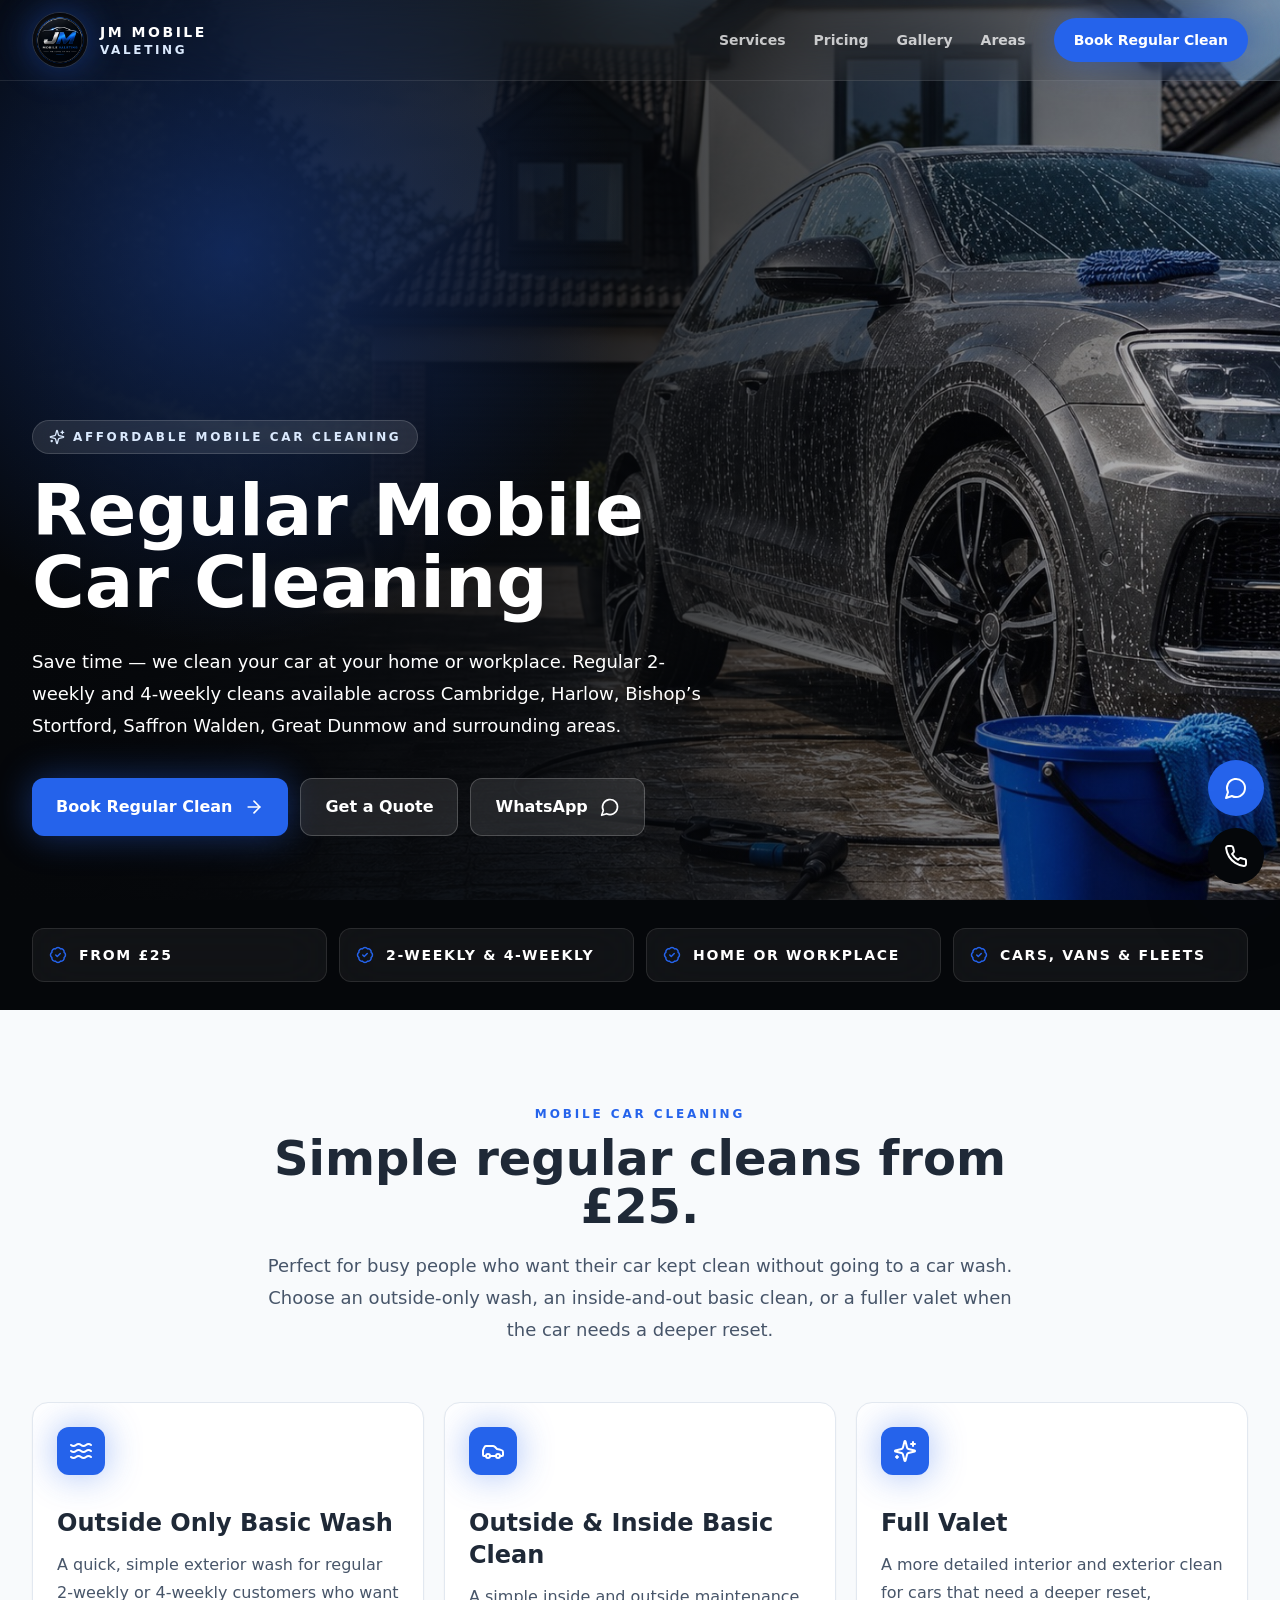
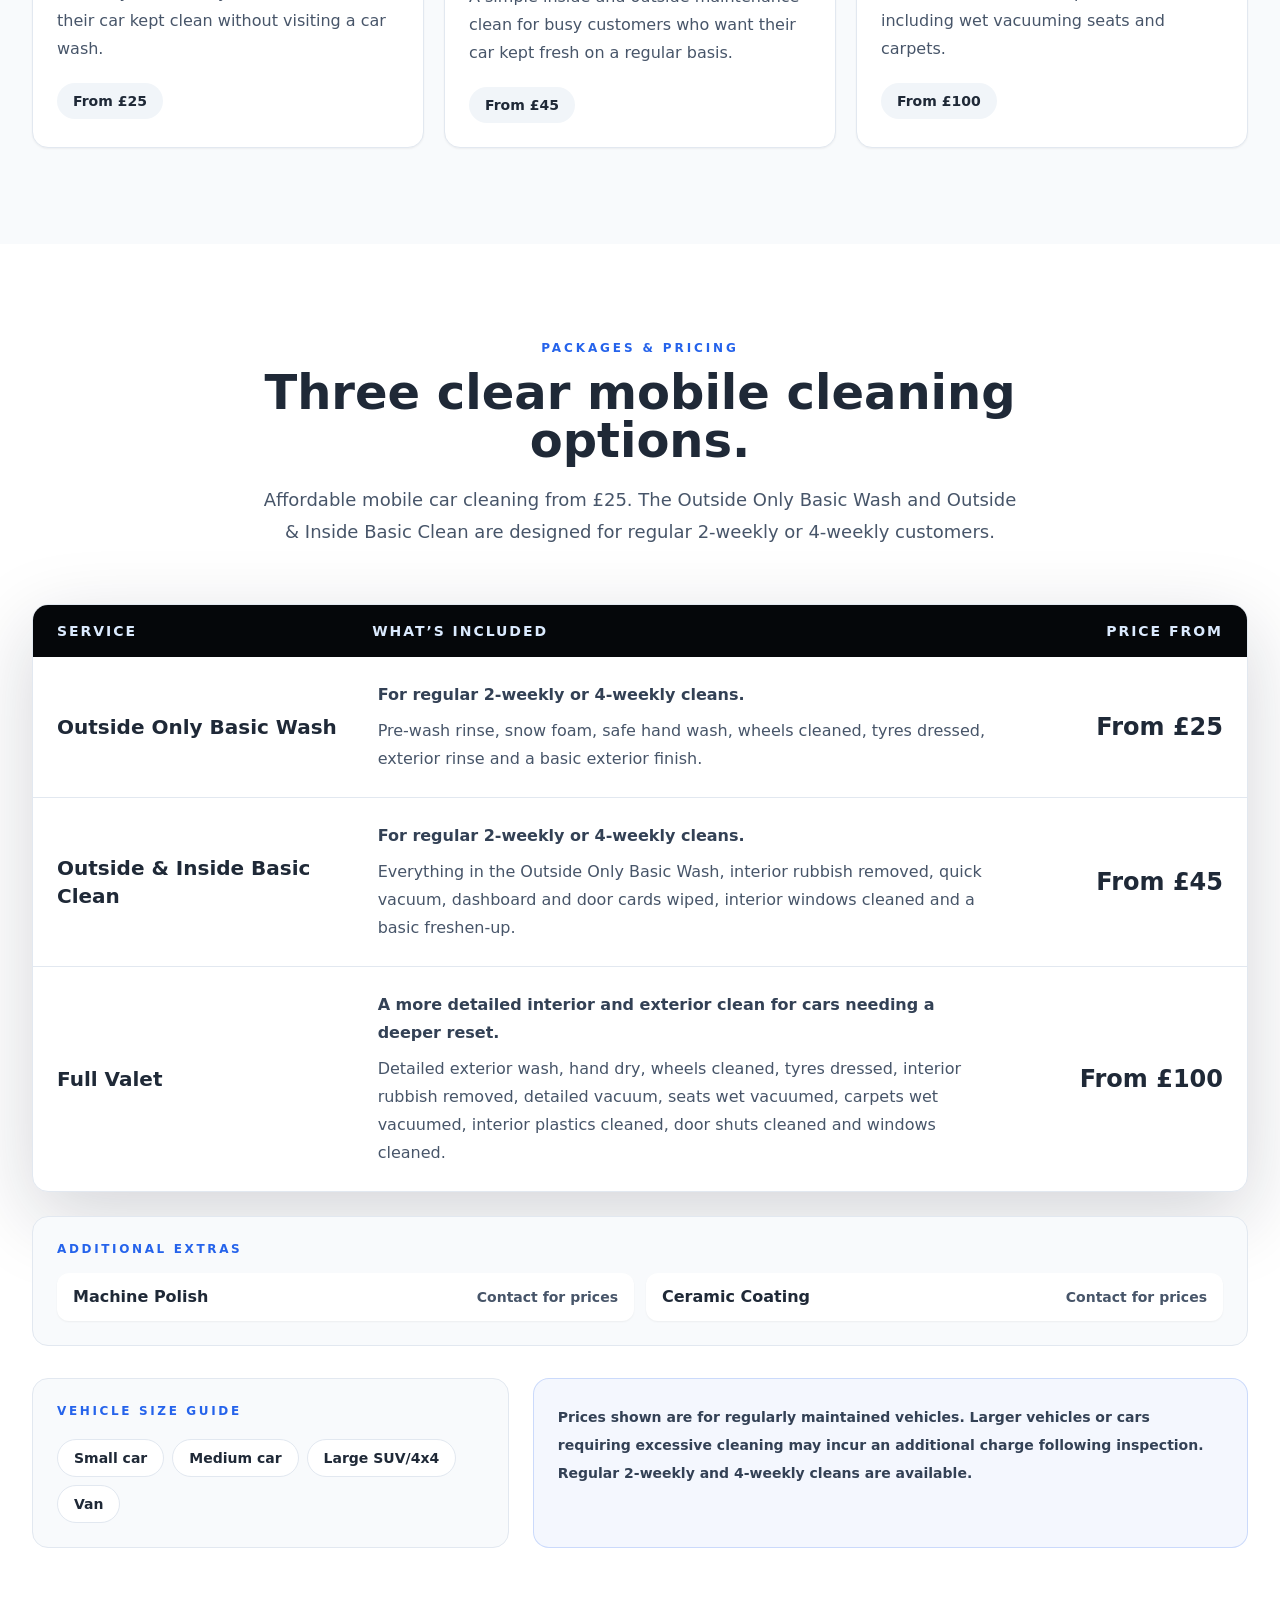
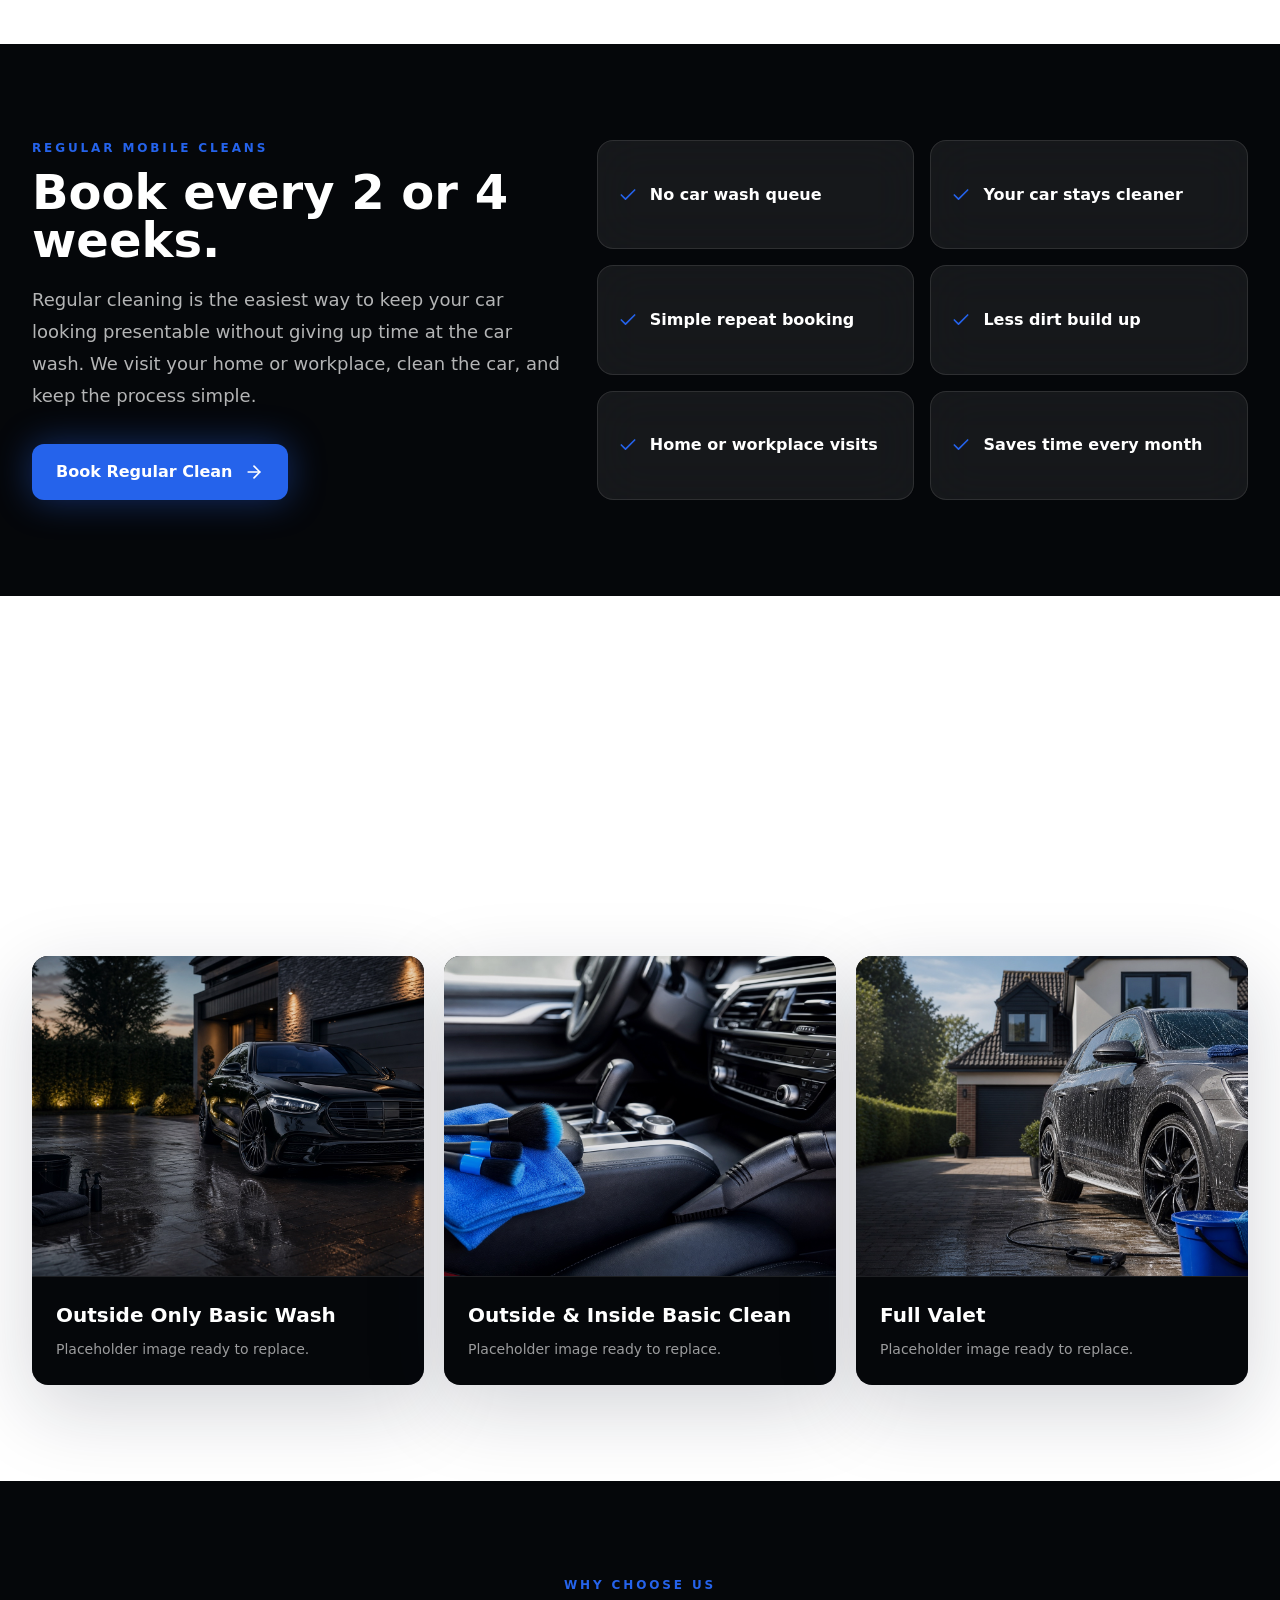
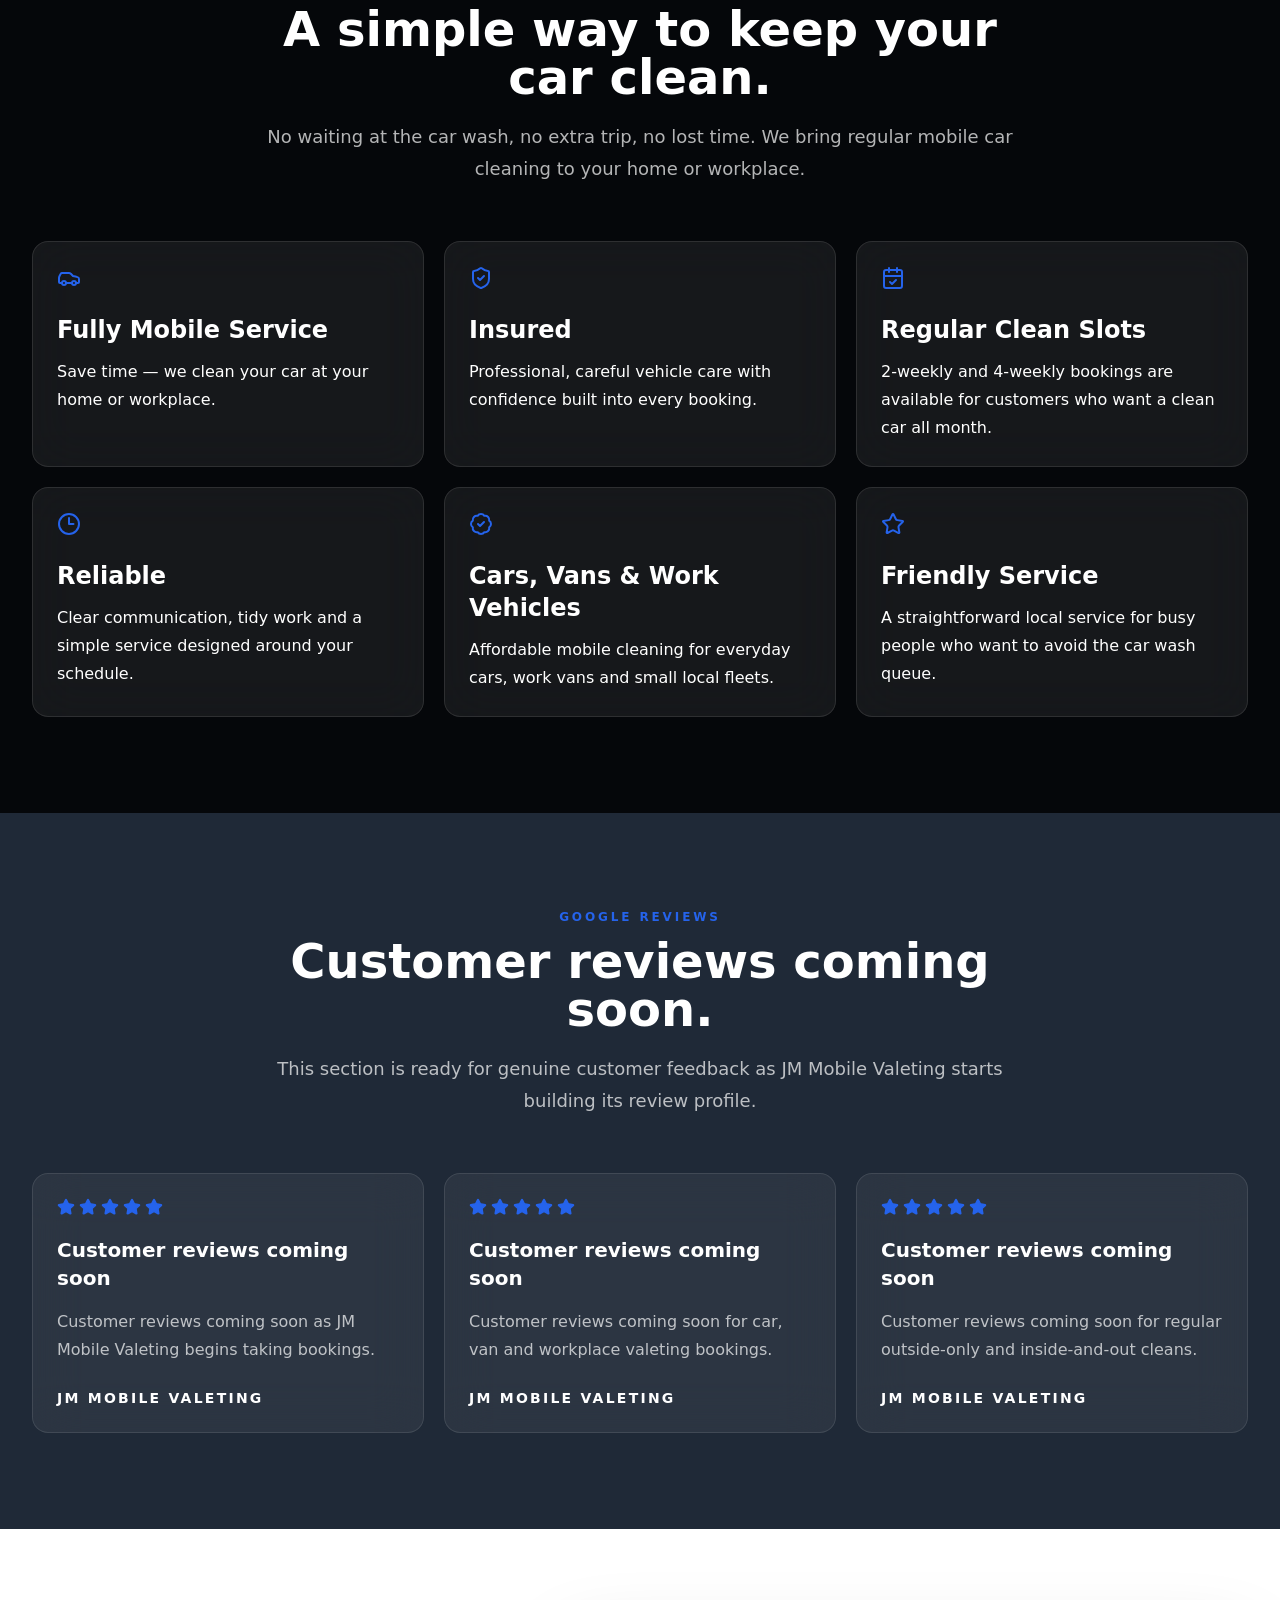
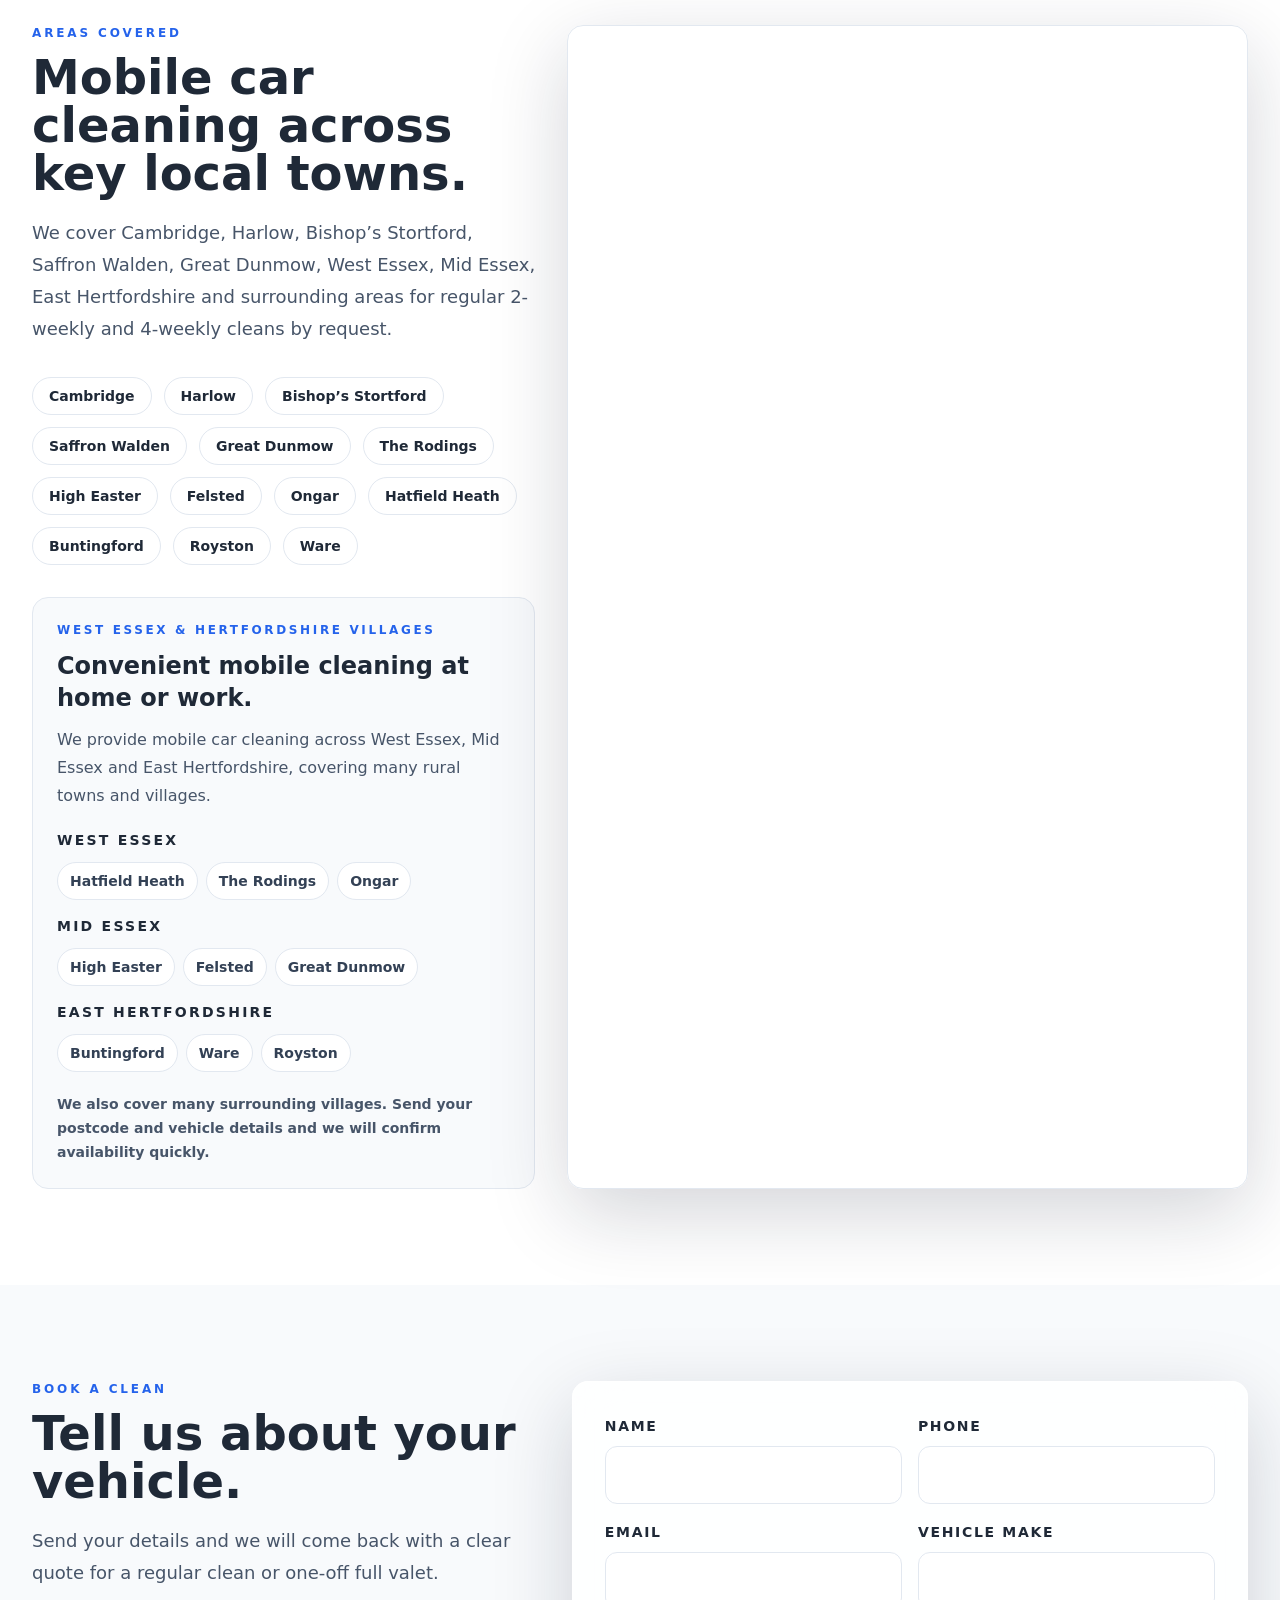
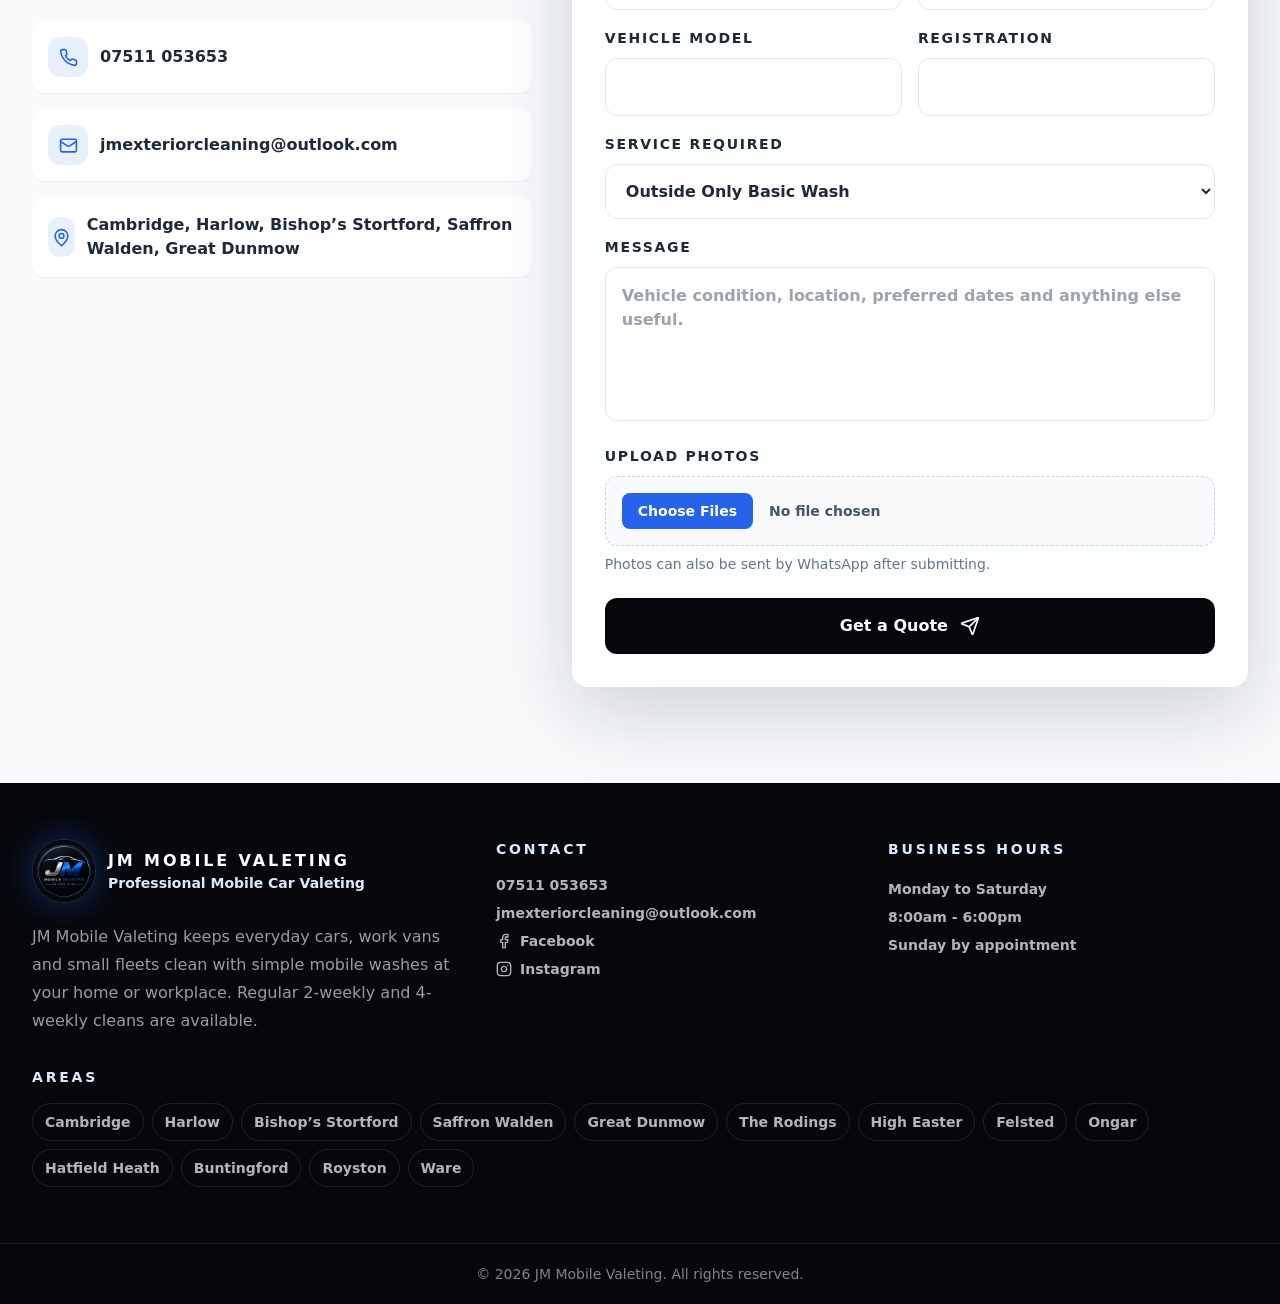
==== locations/bishops-stortford/index.html @ cfa1fe2d "Add files via upload" ====
<!doctype html>
<html lang="en">
  <head>
    <meta charset="UTF-8" />
    <meta name="viewport" content="width=device-width, initial-scale=1.0" />
    <meta name="description" content="Affordable mobile car cleaning from £25 across Cambridge, Harlow, Bishop's Stortford, Saffron Walden, Great Dunmow, West Essex, Mid Essex and East Hertfordshire. Regular 2-weekly and 4-weekly cleans at your home or workplace." />
    <meta property="og:title" content="JM Mobile Valeting | Regular Mobile Car Cleaning" />
    <meta property="og:description" content="Save time with simple mobile car cleaning at your home or workplace. Outside-only washes from £25 and regular inside-and-out cleans from £45." />
    <meta property="og:type" content="website" />
    <meta property="og:image" content="../../valeting-photos/hero-luxury-valeting.jpg" />
    <link rel="icon" href="../../favicon.svg" type="image/svg+xml" />
    <title>JM Mobile Valeting | Mobile Car Cleaning From £25</title>
    <script type="module" crossorigin src="../../assets/index-B8VSFfdT.js"></script>
    <link rel="stylesheet" crossorigin href="../../assets/index-ppcaUCeD.css">
  </head>
  <body>
    <div id="root"></div>
  </body>
</html>
---- assets/index-ppcaUCeD.css ----
*,:before,:after{--tw-border-spacing-x: 0;--tw-border-spacing-y: 0;--tw-translate-x: 0;--tw-translate-y: 0;--tw-rotate: 0;--tw-skew-x: 0;--tw-skew-y: 0;--tw-scale-x: 1;--tw-scale-y: 1;--tw-pan-x: ;--tw-pan-y: ;--tw-pinch-zoom: ;--tw-scroll-snap-strictness: proximity;--tw-gradient-from-position: ;--tw-gradient-via-position: ;--tw-gradient-to-position: ;--tw-ordinal: ;--tw-slashed-zero: ;--tw-numeric-figure: ;--tw-numeric-spacing: ;--tw-numeric-fraction: ;--tw-ring-inset: ;--tw-ring-offset-width: 0px;--tw-ring-offset-color: #fff;--tw-ring-color: rgb(59 130 246 / .5);--tw-ring-offset-shadow: 0 0 #0000;--tw-ring-shadow: 0 0 #0000;--tw-shadow: 0 0 #0000;--tw-shadow-colored: 0 0 #0000;--tw-blur: ;--tw-brightness: ;--tw-contrast: ;--tw-grayscale: ;--tw-hue-rotate: ;--tw-invert: ;--tw-saturate: ;--tw-sepia: ;--tw-drop-shadow: ;--tw-backdrop-blur: ;--tw-backdrop-brightness: ;--tw-backdrop-contrast: ;--tw-backdrop-grayscale: ;--tw-backdrop-hue-rotate: ;--tw-backdrop-invert: ;--tw-backdrop-opacity: ;--tw-backdrop-saturate: ;--tw-backdrop-sepia: ;--tw-contain-size: ;--tw-contain-layout: ;--tw-contain-paint: ;--tw-contain-style: }::backdrop{--tw-border-spacing-x: 0;--tw-border-spacing-y: 0;--tw-translate-x: 0;--tw-translate-y: 0;--tw-rotate: 0;--tw-skew-x: 0;--tw-skew-y: 0;--tw-scale-x: 1;--tw-scale-y: 1;--tw-pan-x: ;--tw-pan-y: ;--tw-pinch-zoom: ;--tw-scroll-snap-strictness: proximity;--tw-gradient-from-position: ;--tw-gradient-via-position: ;--tw-gradient-to-position: ;--tw-ordinal: ;--tw-slashed-zero: ;--tw-numeric-figure: ;--tw-numeric-spacing: ;--tw-numeric-fraction: ;--tw-ring-inset: ;--tw-ring-offset-width: 0px;--tw-ring-offset-color: #fff;--tw-ring-color: rgb(59 130 246 / .5);--tw-ring-offset-shadow: 0 0 #0000;--tw-ring-shadow: 0 0 #0000;--tw-shadow: 0 0 #0000;--tw-shadow-colored: 0 0 #0000;--tw-blur: ;--tw-brightness: ;--tw-contrast: ;--tw-grayscale: ;--tw-hue-rotate: ;--tw-invert: ;--tw-saturate: ;--tw-sepia: ;--tw-drop-shadow: ;--tw-backdrop-blur: ;--tw-backdrop-brightness: ;--tw-backdrop-contrast: ;--tw-backdrop-grayscale: ;--tw-backdrop-hue-rotate: ;--tw-backdrop-invert: ;--tw-backdrop-opacity: ;--tw-backdrop-saturate: ;--tw-backdrop-sepia: ;--tw-contain-size: ;--tw-contain-layout: ;--tw-contain-paint: ;--tw-contain-style: }*,:before,:after{box-sizing:border-box;border-width:0;border-style:solid;border-color:#e5e7eb}:before,:after{--tw-content: ""}html,:host{line-height:1.5;-webkit-text-size-adjust:100%;-moz-tab-size:4;-o-tab-size:4;tab-size:4;font-family:ui-sans-serif,system-ui,sans-serif,"Apple Color Emoji","Segoe UI Emoji",Segoe UI Symbol,"Noto Color Emoji";font-feature-settings:normal;font-variation-settings:normal;-webkit-tap-highlight-color:transparent}body{margin:0;line-height:inherit}hr{height:0;color:inherit;border-top-width:1px}abbr:where([title]){-webkit-text-decoration:underline dotted;text-decoration:underline dotted}h1,h2,h3,h4,h5,h6{font-size:inherit;font-weight:inherit}a{color:inherit;text-decoration:inherit}b,strong{font-weight:bolder}code,kbd,samp,pre{font-family:ui-monospace,SFMono-Regular,Menlo,Monaco,Consolas,Liberation Mono,Courier New,monospace;font-feature-settings:normal;font-variation-settings:normal;font-size:1em}small{font-size:80%}sub,sup{font-size:75%;line-height:0;position:relative;vertical-align:baseline}sub{bottom:-.25em}sup{top:-.5em}table{text-indent:0;border-color:inherit;border-collapse:collapse}button,input,optgroup,select,textarea{font-family:inherit;font-feature-settings:inherit;font-variation-settings:inherit;font-size:100%;font-weight:inherit;line-height:inherit;letter-spacing:inherit;color:inherit;margin:0;padding:0}button,select{text-transform:none}button,input:where([type=button]),input:where([type=reset]),input:where([type=submit]){-webkit-appearance:button;background-color:transparent;background-image:none}:-moz-focusring{outline:auto}:-moz-ui-invalid{box-shadow:none}progress{vertical-align:baseline}::-webkit-inner-spin-button,::-webkit-outer-spin-button{height:auto}[type=search]{-webkit-appearance:textfield;outline-offset:-2px}::-webkit-search-decoration{-webkit-appearance:none}::-webkit-file-upload-button{-webkit-appearance:button;font:inherit}summary{display:list-item}blockquote,dl,dd,h1,h2,h3,h4,h5,h6,hr,figure,p,pre{margin:0}fieldset{margin:0;padding:0}legend{padding:0}ol,ul,menu{list-style:none;margin:0;padding:0}dialog{padding:0}textarea{resize:vertical}input::-moz-placeholder,textarea::-moz-placeholder{opacity:1;color:#9ca3af}input::placeholder,textarea::placeholder{opacity:1;color:#9ca3af}button,[role=button]{cursor:pointer}:disabled{cursor:default}img,svg,video,canvas,audio,iframe,embed,object{display:block;vertical-align:middle}img,video{max-width:100%;height:auto}[hidden]:where(:not([hidden=until-found])){display:none}html{scroll-behavior:smooth}body{margin:0;min-width:320px;background:#fff;font-family:Inter,ui-sans-serif,system-ui,sans-serif;-webkit-font-smoothing:antialiased;text-rendering:optimizeLegibility}*{box-sizing:border-box}::-moz-selection{background:#2563eb;color:#fff}::selection{background:#2563eb;color:#fff}.visible{visibility:visible}.fixed{position:fixed}.absolute{position:absolute}.relative{position:relative}.inset-0{inset:0}.inset-x-0{left:0;right:0}.bottom-4{bottom:1rem}.right-4{right:1rem}.top-0{top:0}.z-50{z-index:50}.mx-auto{margin-left:auto;margin-right:auto}.mb-14{margin-bottom:3.5rem}.mb-3{margin-bottom:.75rem}.mb-5{margin-bottom:1.25rem}.mt-1{margin-top:.25rem}.mt-2{margin-top:.5rem}.mt-3{margin-top:.75rem}.mt-4{margin-top:1rem}.mt-5{margin-top:1.25rem}.mt-6{margin-top:1.5rem}.mt-7{margin-top:1.75rem}.mt-8{margin-top:2rem}.mt-9{margin-top:2.25rem}.block{display:block}.flex{display:flex}.inline-flex{display:inline-flex}.grid{display:grid}.hidden{display:none}.h-10{height:2.5rem}.h-12{height:3rem}.h-14{height:3.5rem}.h-16{height:4rem}.h-20{height:5rem}.h-80{height:20rem}.h-full{height:100%}.h-px{height:1px}.min-h-\[520px\]{min-height:520px}.min-h-screen{min-height:100vh}.w-10{width:2.5rem}.w-12{width:3rem}.w-14{width:3.5rem}.w-16{width:4rem}.w-full{width:100%}.max-w-2xl{max-width:42rem}.max-w-3xl{max-width:48rem}.max-w-7xl{max-width:80rem}.max-w-md{max-width:28rem}.shrink-0{flex-shrink:0}.grow{flex-grow:1}.-translate-x-full{--tw-translate-x: -100%;transform:translate(var(--tw-translate-x),var(--tw-translate-y)) rotate(var(--tw-rotate)) skew(var(--tw-skew-x)) skewY(var(--tw-skew-y)) scaleX(var(--tw-scale-x)) scaleY(var(--tw-scale-y))}.resize-none{resize:none}.grid-cols-\[1fr_2fr_\.7fr\]{grid-template-columns:1fr 2fr .7fr}.flex-col{flex-direction:column}.flex-wrap{flex-wrap:wrap}.place-items-center{place-items:center}.items-end{align-items:flex-end}.items-center{align-items:center}.justify-center{justify-content:center}.justify-between{justify-content:space-between}.gap-1{gap:.25rem}.gap-10{gap:2.5rem}.gap-2{gap:.5rem}.gap-3{gap:.75rem}.gap-4{gap:1rem}.gap-5{gap:1.25rem}.gap-6{gap:1.5rem}.gap-7{gap:1.75rem}.gap-8{gap:2rem}.divide-y>:not([hidden])~:not([hidden]){--tw-divide-y-reverse: 0;border-top-width:calc(1px * calc(1 - var(--tw-divide-y-reverse)));border-bottom-width:calc(1px * var(--tw-divide-y-reverse))}.divide-slate-200>:not([hidden])~:not([hidden]){--tw-divide-opacity: 1;border-color:rgb(226 232 240 / var(--tw-divide-opacity, 1))}.overflow-hidden{overflow:hidden}.rounded-2xl{border-radius:1rem}.rounded-full{border-radius:9999px}.rounded-xl{border-radius:.75rem}.border{border-width:1px}.border-b{border-bottom-width:1px}.border-t{border-top-width:1px}.border-dashed{border-style:dashed}.border-electric\/20{border-color:#2563eb33}.border-slate-200{--tw-border-opacity: 1;border-color:rgb(226 232 240 / var(--tw-border-opacity, 1))}.border-slate-300{--tw-border-opacity: 1;border-color:rgb(203 213 225 / var(--tw-border-opacity, 1))}.border-white\/10{border-color:#ffffff1a}.border-white\/15{border-color:#ffffff26}.border-white\/20{border-color:#fff3}.border-white\/70{border-color:#ffffffb3}.bg-\[\#05070a\]{--tw-bg-opacity: 1;background-color:rgb(5 7 10 / var(--tw-bg-opacity, 1))}.bg-electric{--tw-bg-opacity: 1;background-color:rgb(37 99 235 / var(--tw-bg-opacity, 1))}.bg-electric\/10{background-color:#2563eb1a}.bg-electric\/5{background-color:#2563eb0d}.bg-graphite{--tw-bg-opacity: 1;background-color:rgb(31 41 55 / var(--tw-bg-opacity, 1))}.bg-slate-100{--tw-bg-opacity: 1;background-color:rgb(241 245 249 / var(--tw-bg-opacity, 1))}.bg-slate-50{--tw-bg-opacity: 1;background-color:rgb(248 250 252 / var(--tw-bg-opacity, 1))}.bg-white{--tw-bg-opacity: 1;background-color:rgb(255 255 255 / var(--tw-bg-opacity, 1))}.bg-white\/10{background-color:#ffffff1a}.bg-white\/85{background-color:#ffffffd9}.bg-white\/\[0\.05\]{background-color:#ffffff0d}.bg-white\/\[0\.06\]{background-color:#ffffff0f}.bg-white\/\[0\.07\]{background-color:#ffffff12}.bg-\[linear-gradient\(90deg\,\#05070a_0\%\,rgba\(5\,7\,10\,\.88\)_42\%\,rgba\(5\,7\,10\,\.18\)_100\%\)\]{background-image:linear-gradient(90deg,#05070a,#05070ae0 42%,#05070a2e)}.bg-\[radial-gradient\(circle_at_18\%_28\%\,rgba\(37\,99\,235\,\.34\)\,transparent_32\%\)\]{background-image:radial-gradient(circle at 18% 28%,rgba(37,99,235,.34),transparent 32%)}.bg-gradient-to-r{background-image:linear-gradient(to right,var(--tw-gradient-stops))}.from-transparent{--tw-gradient-from: transparent var(--tw-gradient-from-position);--tw-gradient-to: rgb(0 0 0 / 0) var(--tw-gradient-to-position);--tw-gradient-stops: var(--tw-gradient-from), var(--tw-gradient-to)}.via-electric{--tw-gradient-to: rgb(37 99 235 / 0) var(--tw-gradient-to-position);--tw-gradient-stops: var(--tw-gradient-from), #2563EB var(--tw-gradient-via-position), var(--tw-gradient-to)}.to-transparent{--tw-gradient-to: transparent var(--tw-gradient-to-position)}.object-cover{-o-object-fit:cover;object-fit:cover}.p-4{padding:1rem}.p-5{padding:1.25rem}.p-6{padding:1.5rem}.px-3{padding-left:.75rem;padding-right:.75rem}.px-4{padding-left:1rem;padding-right:1rem}.px-5{padding-left:1.25rem;padding-right:1.25rem}.px-6{padding-left:1.5rem;padding-right:1.5rem}.py-14{padding-top:3.5rem;padding-bottom:3.5rem}.py-2{padding-top:.5rem;padding-bottom:.5rem}.py-24{padding-top:6rem;padding-bottom:6rem}.py-3{padding-top:.75rem;padding-bottom:.75rem}.py-4{padding-top:1rem;padding-bottom:1rem}.py-5{padding-top:1.25rem;padding-bottom:1.25rem}.py-6{padding-top:1.5rem;padding-bottom:1.5rem}.py-7{padding-top:1.75rem;padding-bottom:1.75rem}.pb-16{padding-bottom:4rem}.pt-24{padding-top:6rem}.text-center{text-align:center}.text-right{text-align:right}.text-2xl{font-size:1.5rem;line-height:2rem}.text-4xl{font-size:2.25rem;line-height:2.5rem}.text-5xl{font-size:3rem;line-height:1}.text-lg{font-size:1.125rem;line-height:1.75rem}.text-sm{font-size:.875rem;line-height:1.25rem}.text-xl{font-size:1.25rem;line-height:1.75rem}.text-xs{font-size:.75rem;line-height:1rem}.font-black{font-weight:900}.font-bold{font-weight:700}.font-semibold{font-weight:600}.uppercase{text-transform:uppercase}.leading-6{line-height:1.5rem}.leading-7{line-height:1.75rem}.leading-8{line-height:2rem}.leading-\[0\.96\]{line-height:.96}.tracking-\[0\.12em\]{letter-spacing:.12em}.tracking-\[0\.14em\]{letter-spacing:.14em}.tracking-\[0\.16em\]{letter-spacing:.16em}.tracking-\[0\.18em\]{letter-spacing:.18em}.tracking-\[0\.22em\]{letter-spacing:.22em}.tracking-\[0\.24em\]{letter-spacing:.24em}.tracking-\[0\.2em\]{letter-spacing:.2em}.text-blue-100{--tw-text-opacity: 1;color:rgb(219 234 254 / var(--tw-text-opacity, 1))}.text-electric{--tw-text-opacity: 1;color:rgb(37 99 235 / var(--tw-text-opacity, 1))}.text-graphite{--tw-text-opacity: 1;color:rgb(31 41 55 / var(--tw-text-opacity, 1))}.text-slate-500{--tw-text-opacity: 1;color:rgb(100 116 139 / var(--tw-text-opacity, 1))}.text-slate-600{--tw-text-opacity: 1;color:rgb(71 85 105 / var(--tw-text-opacity, 1))}.text-slate-700{--tw-text-opacity: 1;color:rgb(51 65 85 / var(--tw-text-opacity, 1))}.text-white{--tw-text-opacity: 1;color:rgb(255 255 255 / var(--tw-text-opacity, 1))}.text-white\/50{color:#ffffff80}.text-white\/60{color:#fff9}.text-white\/70{color:#ffffffb3}.text-white\/75{color:#ffffffbf}.opacity-90{opacity:.9}.shadow-glow{--tw-shadow: 0 0 36px rgba(37, 99, 235, .42);--tw-shadow-colored: 0 0 36px var(--tw-shadow-color);box-shadow:var(--tw-ring-offset-shadow, 0 0 #0000),var(--tw-ring-shadow, 0 0 #0000),var(--tw-shadow)}.shadow-premium{--tw-shadow: 0 24px 80px rgba(15, 23, 42, .18);--tw-shadow-colored: 0 24px 80px var(--tw-shadow-color);box-shadow:var(--tw-ring-offset-shadow, 0 0 #0000),var(--tw-ring-shadow, 0 0 #0000),var(--tw-shadow)}.shadow-sm{--tw-shadow: 0 1px 2px 0 rgb(0 0 0 / .05);--tw-shadow-colored: 0 1px 2px 0 var(--tw-shadow-color);box-shadow:var(--tw-ring-offset-shadow, 0 0 #0000),var(--tw-ring-shadow, 0 0 #0000),var(--tw-shadow)}.outline-none{outline:2px solid transparent;outline-offset:2px}.backdrop-blur-2xl{--tw-backdrop-blur: blur(40px);-webkit-backdrop-filter:var(--tw-backdrop-blur) var(--tw-backdrop-brightness) var(--tw-backdrop-contrast) var(--tw-backdrop-grayscale) var(--tw-backdrop-hue-rotate) var(--tw-backdrop-invert) var(--tw-backdrop-opacity) var(--tw-backdrop-saturate) var(--tw-backdrop-sepia);backdrop-filter:var(--tw-backdrop-blur) var(--tw-backdrop-brightness) var(--tw-backdrop-contrast) var(--tw-backdrop-grayscale) var(--tw-backdrop-hue-rotate) var(--tw-backdrop-invert) var(--tw-backdrop-opacity) var(--tw-backdrop-saturate) var(--tw-backdrop-sepia)}.backdrop-blur-xl{--tw-backdrop-blur: blur(24px);-webkit-backdrop-filter:var(--tw-backdrop-blur) var(--tw-backdrop-brightness) var(--tw-backdrop-contrast) var(--tw-backdrop-grayscale) var(--tw-backdrop-hue-rotate) var(--tw-backdrop-invert) var(--tw-backdrop-opacity) var(--tw-backdrop-saturate) var(--tw-backdrop-sepia);backdrop-filter:var(--tw-backdrop-blur) var(--tw-backdrop-brightness) var(--tw-backdrop-contrast) var(--tw-backdrop-grayscale) var(--tw-backdrop-hue-rotate) var(--tw-backdrop-invert) var(--tw-backdrop-opacity) var(--tw-backdrop-saturate) var(--tw-backdrop-sepia)}.transition{transition-property:color,background-color,border-color,text-decoration-color,fill,stroke,opacity,box-shadow,transform,filter,backdrop-filter;transition-timing-function:cubic-bezier(.4,0,.2,1);transition-duration:.15s}.duration-700{transition-duration:.7s}.file\:mr-4::file-selector-button{margin-right:1rem}.file\:rounded-lg::file-selector-button{border-radius:.5rem}.file\:border-0::file-selector-button{border-width:0px}.file\:bg-electric::file-selector-button{--tw-bg-opacity: 1;background-color:rgb(37 99 235 / var(--tw-bg-opacity, 1))}.file\:px-4::file-selector-button{padding-left:1rem;padding-right:1rem}.file\:py-2::file-selector-button{padding-top:.5rem;padding-bottom:.5rem}.file\:font-black::file-selector-button{font-weight:900}.file\:text-white::file-selector-button{--tw-text-opacity: 1;color:rgb(255 255 255 / var(--tw-text-opacity, 1))}.hover\:scale-105:hover{--tw-scale-x: 1.05;--tw-scale-y: 1.05;transform:translate(var(--tw-translate-x),var(--tw-translate-y)) rotate(var(--tw-rotate)) skew(var(--tw-skew-x)) skewY(var(--tw-skew-y)) scaleX(var(--tw-scale-x)) scaleY(var(--tw-scale-y))}.hover\:border-electric:hover{--tw-border-opacity: 1;border-color:rgb(37 99 235 / var(--tw-border-opacity, 1))}.hover\:bg-blue-500:hover{--tw-bg-opacity: 1;background-color:rgb(59 130 246 / var(--tw-bg-opacity, 1))}.hover\:bg-electric:hover{--tw-bg-opacity: 1;background-color:rgb(37 99 235 / var(--tw-bg-opacity, 1))}.hover\:bg-white\/20:hover{background-color:#fff3}.hover\:text-blue-100:hover{--tw-text-opacity: 1;color:rgb(219 234 254 / var(--tw-text-opacity, 1))}.hover\:text-electric:hover{--tw-text-opacity: 1;color:rgb(37 99 235 / var(--tw-text-opacity, 1))}.hover\:shadow-premium:hover{--tw-shadow: 0 24px 80px rgba(15, 23, 42, .18);--tw-shadow-colored: 0 24px 80px var(--tw-shadow-color);box-shadow:var(--tw-ring-offset-shadow, 0 0 #0000),var(--tw-ring-shadow, 0 0 #0000),var(--tw-shadow)}.focus\:border-electric:focus{--tw-border-opacity: 1;border-color:rgb(37 99 235 / var(--tw-border-opacity, 1))}.focus\:ring-4:focus{--tw-ring-offset-shadow: var(--tw-ring-inset) 0 0 0 var(--tw-ring-offset-width) var(--tw-ring-offset-color);--tw-ring-shadow: var(--tw-ring-inset) 0 0 0 calc(4px + var(--tw-ring-offset-width)) var(--tw-ring-color);box-shadow:var(--tw-ring-offset-shadow),var(--tw-ring-shadow),var(--tw-shadow, 0 0 #0000)}.focus\:ring-electric\/15:focus{--tw-ring-color: rgb(37 99 235 / .15)}@media(min-width:640px){.sm\:col-span-2{grid-column:span 2 / span 2}.sm\:grid-cols-2{grid-template-columns:repeat(2,minmax(0,1fr))}.sm\:flex-row{flex-direction:row}.sm\:p-8{padding:2rem}.sm\:text-5xl{font-size:3rem;line-height:1}.sm\:text-6xl{font-size:3.75rem;line-height:1}}@media(min-width:768px){.md\:mt-0{margin-top:0}.md\:grid{display:grid}.md\:hidden{display:none}.md\:grid-cols-2{grid-template-columns:repeat(2,minmax(0,1fr))}.md\:grid-cols-3{grid-template-columns:repeat(3,minmax(0,1fr))}.md\:grid-cols-4{grid-template-columns:repeat(4,minmax(0,1fr))}.md\:grid-cols-\[1fr_2fr_\.7fr\]{grid-template-columns:1fr 2fr .7fr}.md\:items-center{align-items:center}.md\:px-6{padding-left:1.5rem;padding-right:1.5rem}.md\:text-right{text-align:right}}@media(min-width:1024px){.lg\:col-span-3{grid-column:span 3 / span 3}.lg\:flex{display:flex}.lg\:grid-cols-3{grid-template-columns:repeat(3,minmax(0,1fr))}.lg\:grid-cols-\[\.85fr_1\.15fr\]{grid-template-columns:.85fr 1.15fr}.lg\:grid-cols-\[\.8fr_1\.2fr\]{grid-template-columns:.8fr 1.2fr}.lg\:grid-cols-\[\.9fr_1\.1fr\]{grid-template-columns:.9fr 1.1fr}.lg\:grid-cols-\[1\.2fr_1fr_1fr\]{grid-template-columns:1.2fr 1fr 1fr}.lg\:px-8{padding-left:2rem;padding-right:2rem}.lg\:text-7xl{font-size:4.5rem;line-height:1}}@media(min-width:1280px){.xl\:grid-cols-3{grid-template-columns:repeat(3,minmax(0,1fr))}}
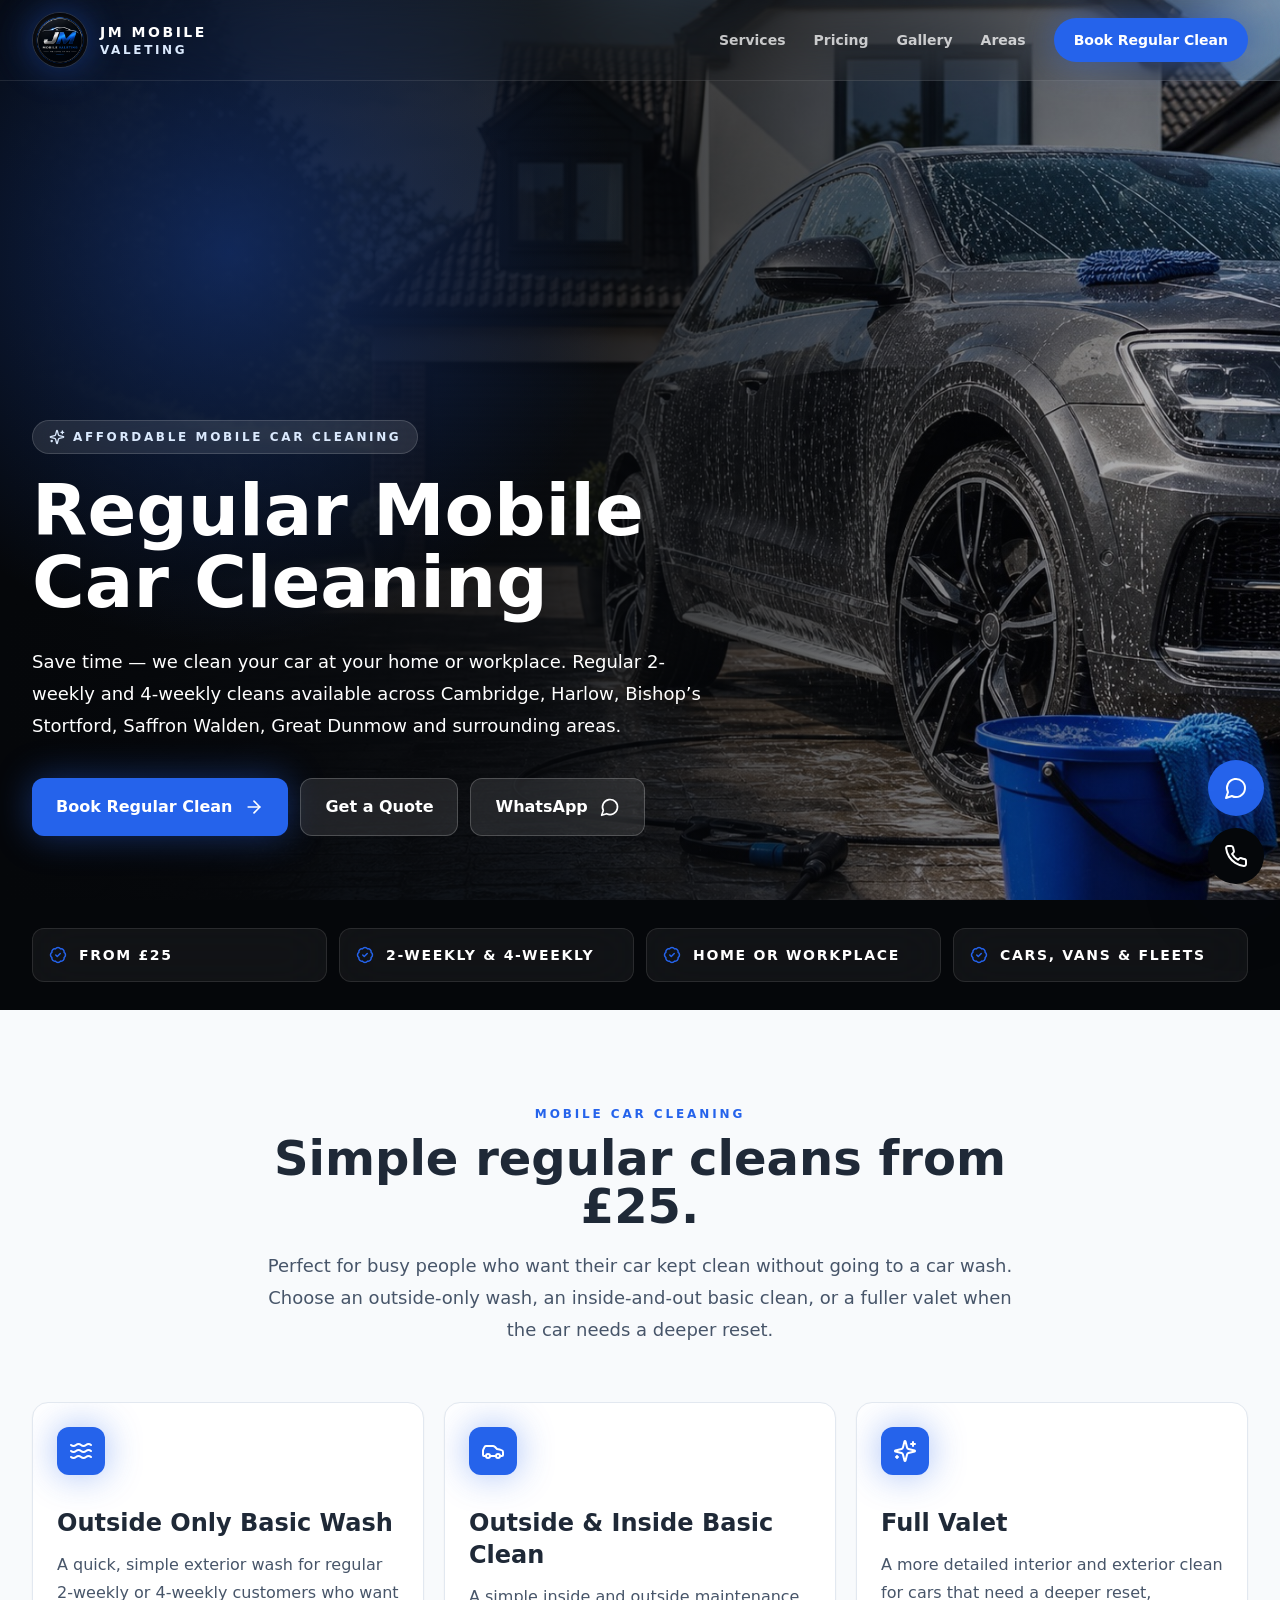
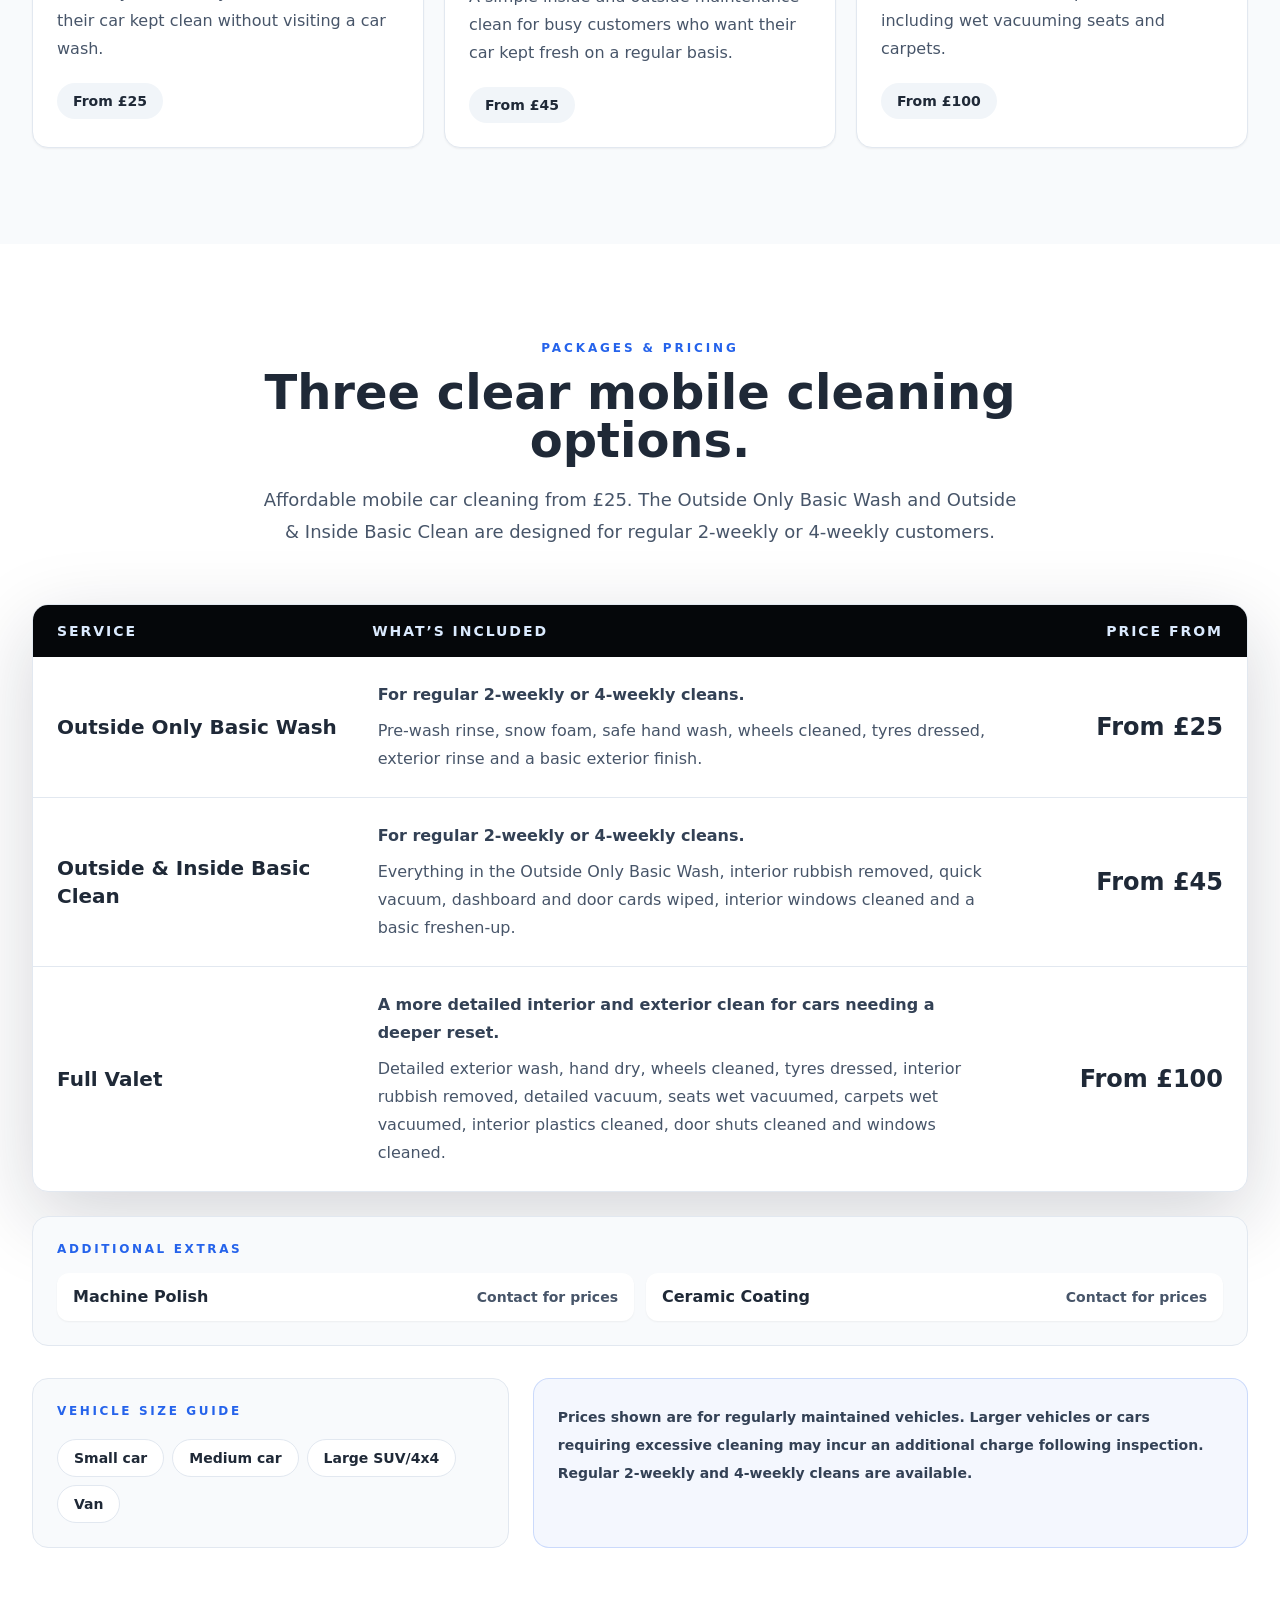
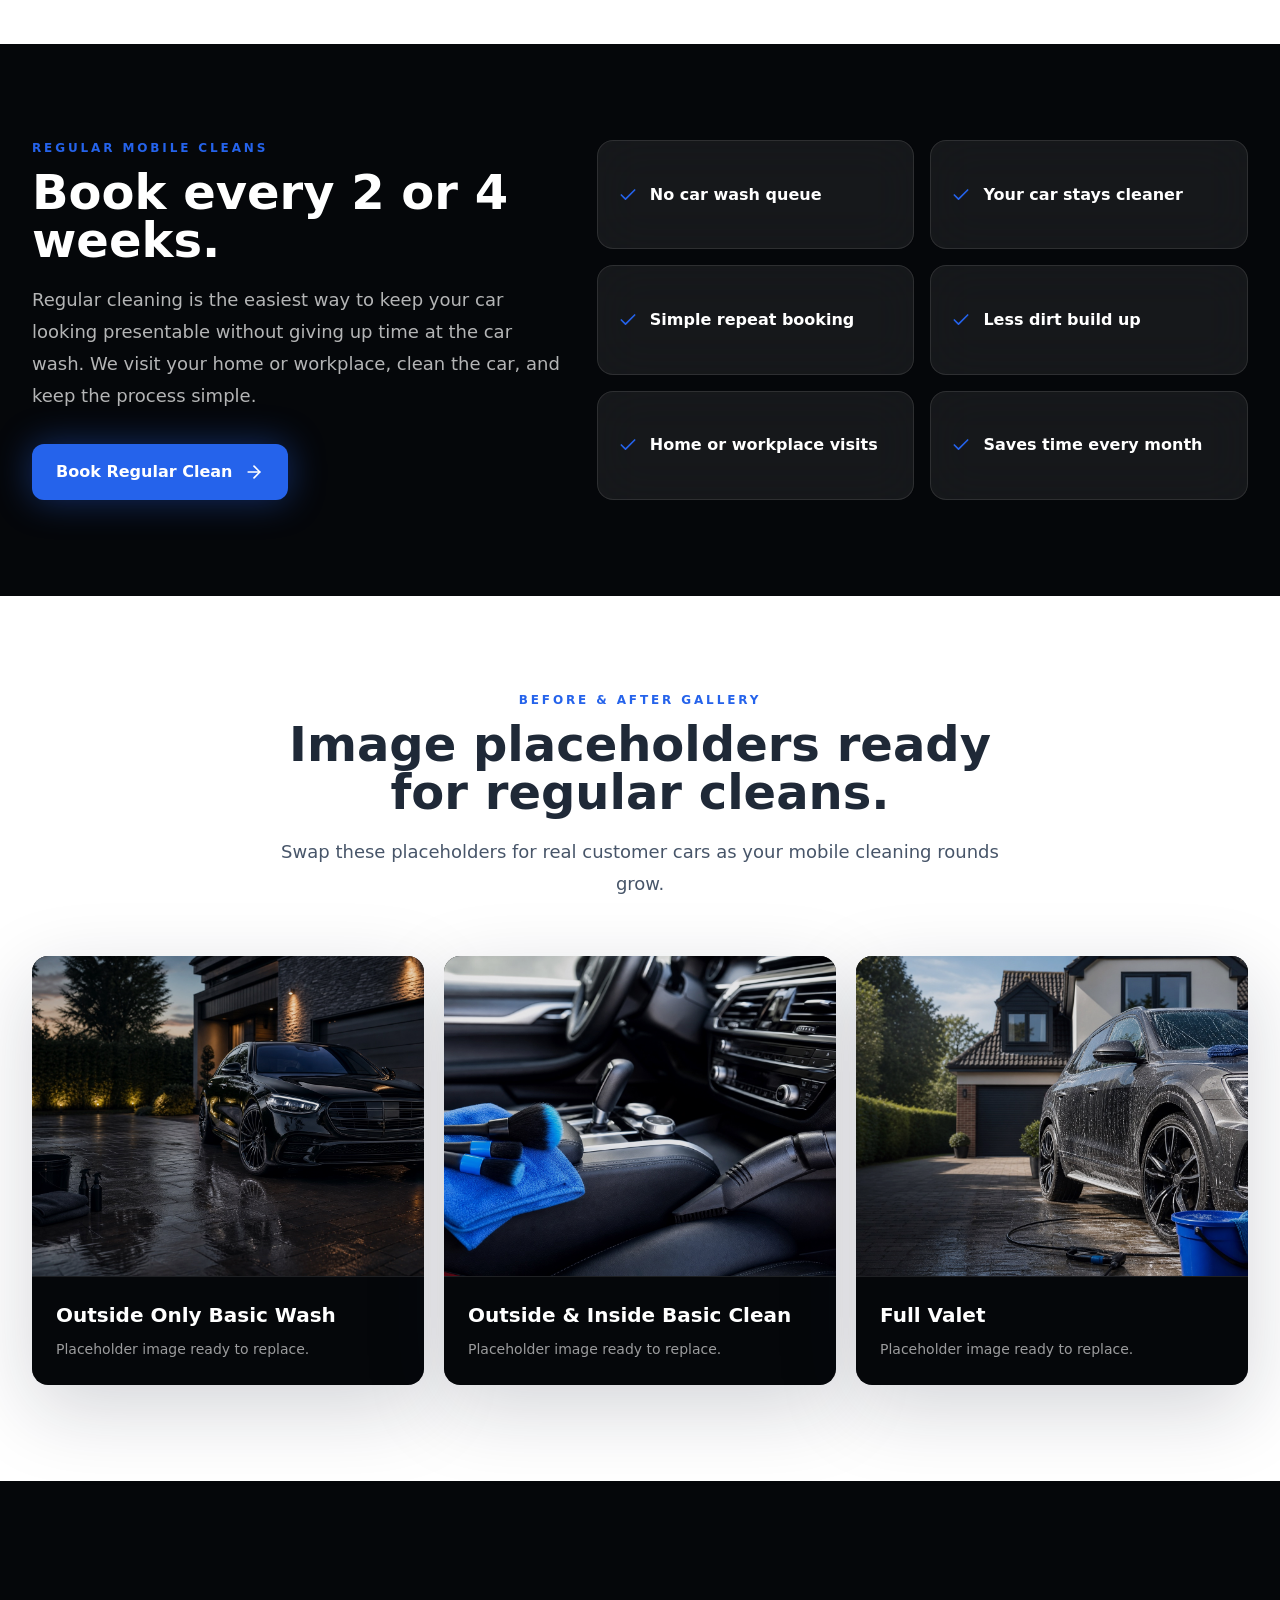
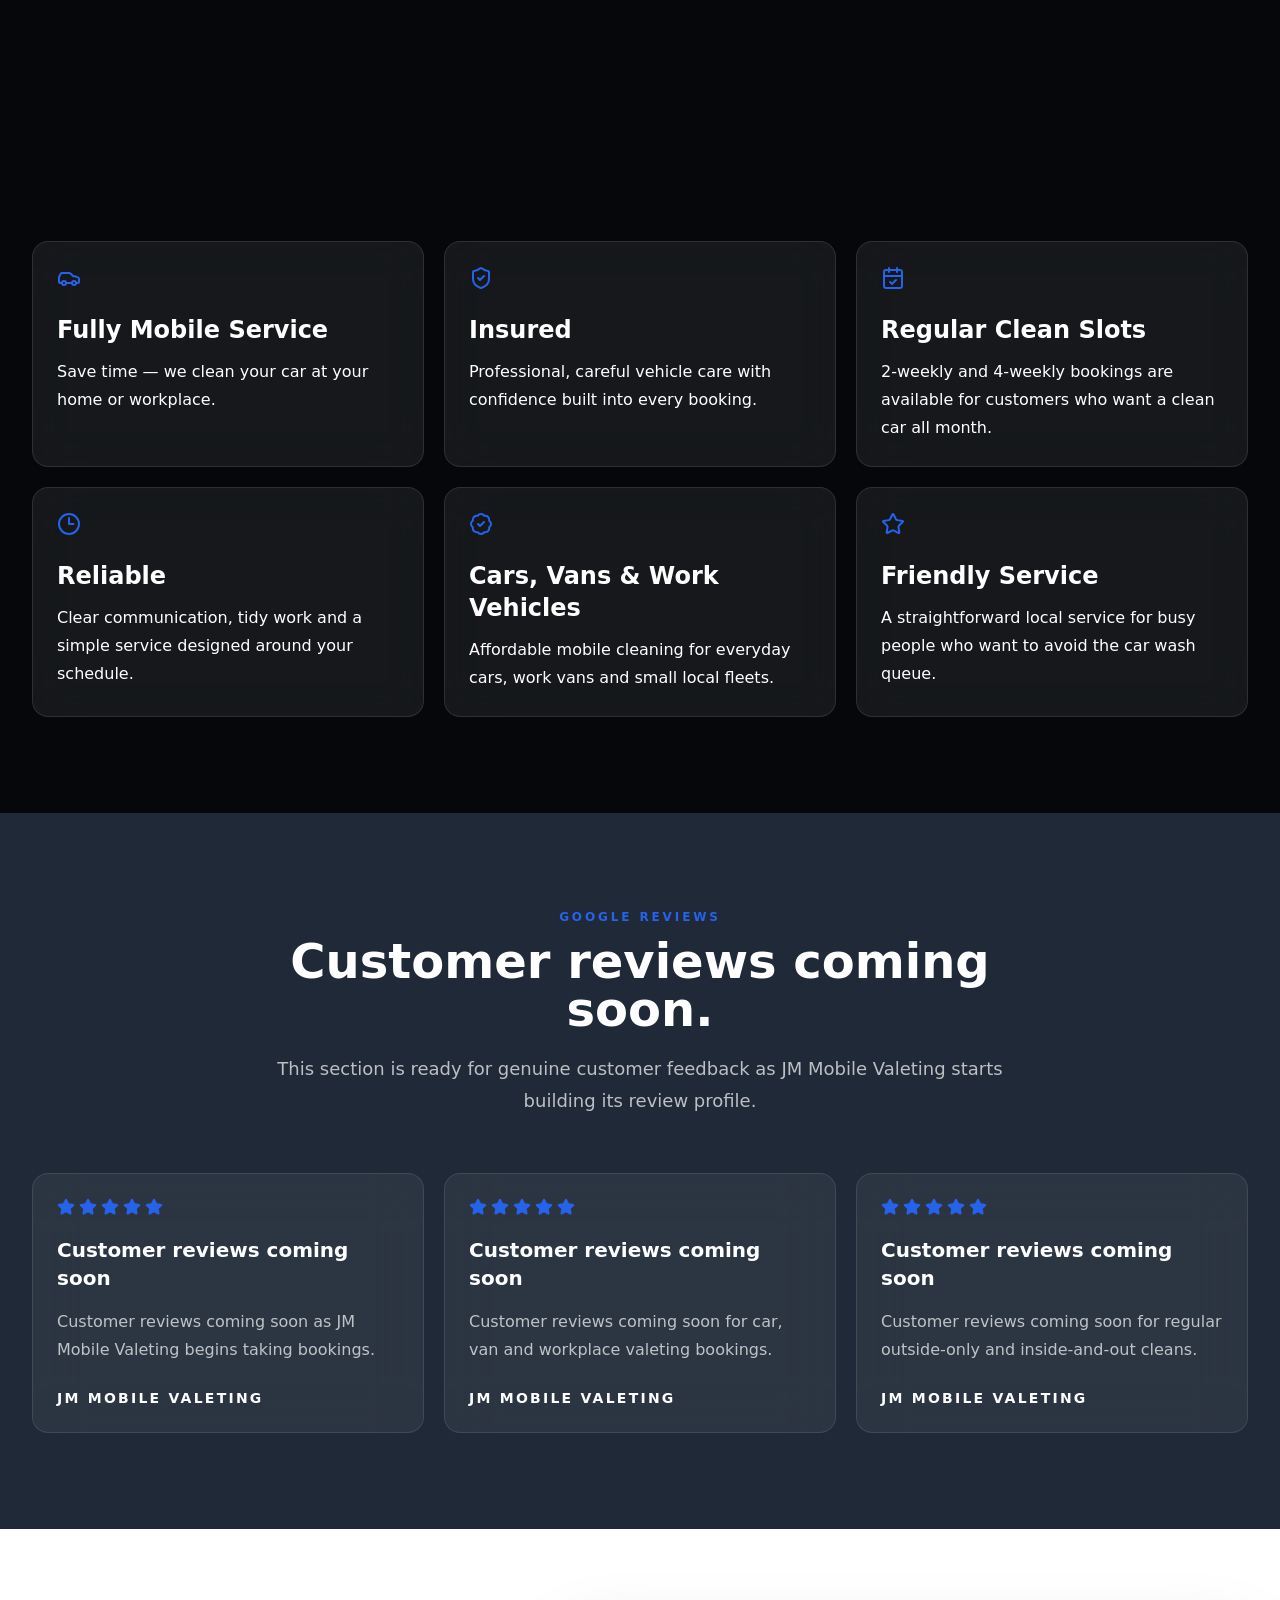
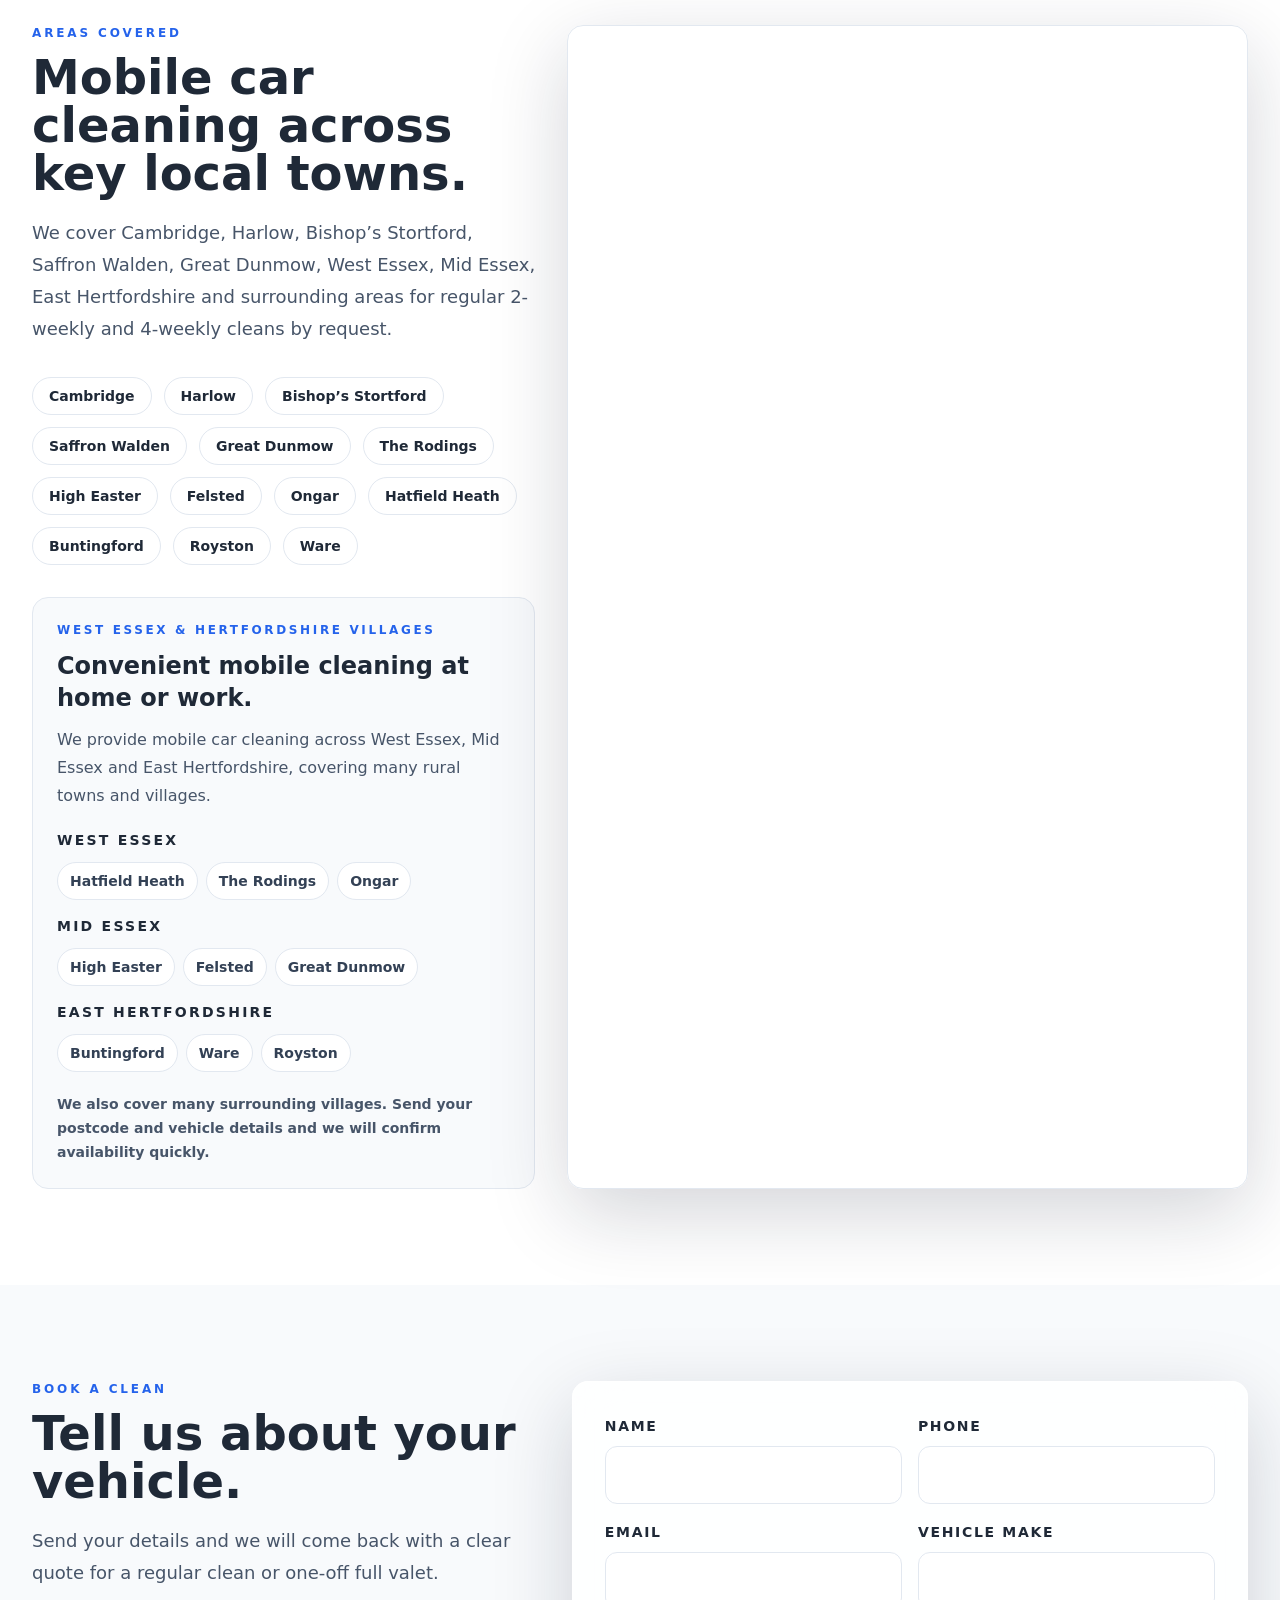
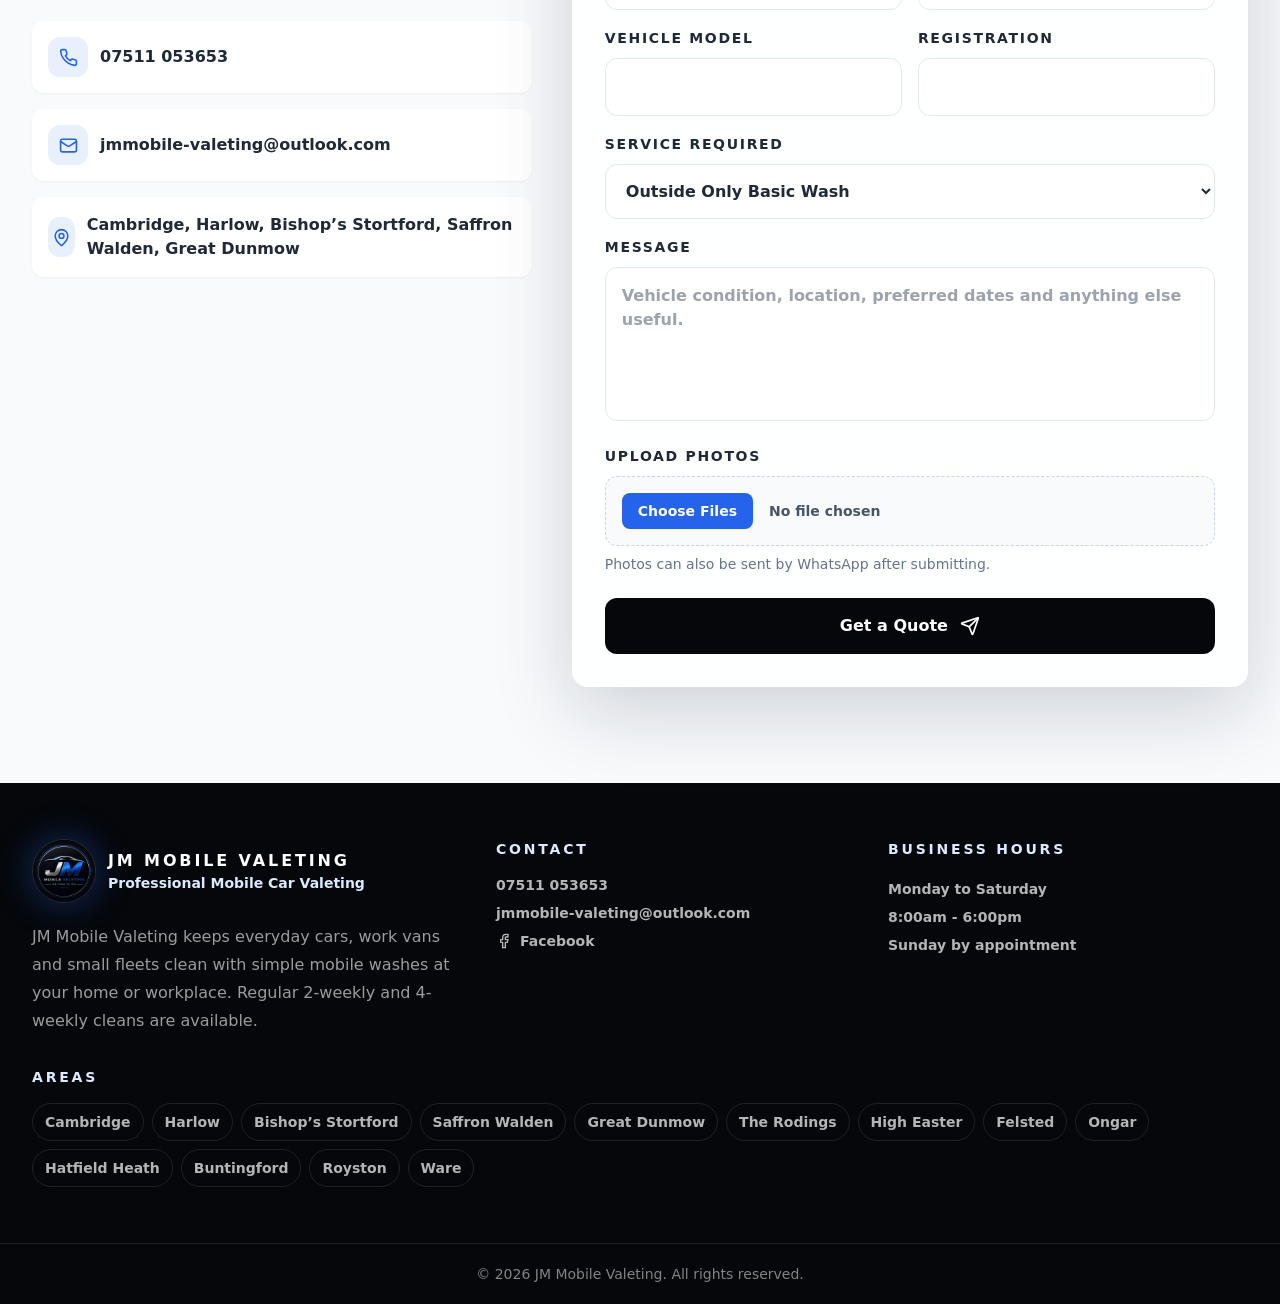
==== commit 543e56ff: "Add files via upload" ====
--- a/locations/bishops-stortford/index.html
+++ b/locations/bishops-stortford/index.html
@@ -10,8 +10,8 @@
     <meta property="og:image" content="../../valeting-photos/hero-luxury-valeting.jpg" />
     <link rel="icon" href="../../favicon.svg" type="image/svg+xml" />
     <title>JM Mobile Valeting | Mobile Car Cleaning From £25</title>
-    <script type="module" crossorigin src="../../assets/index-B8VSFfdT.js"></script>
-    <link rel="stylesheet" crossorigin href="../../assets/index-ppcaUCeD.css">
+    <script type="module" crossorigin src="../../assets/index-D0J5Tv1y.js"></script>
+    <link rel="stylesheet" crossorigin href="../../assets/index-CDiVucXB.css">
   </head>
   <body>
     <div id="root"></div>
--- a/assets/index-CDiVucXB.css
+++ b/assets/index-CDiVucXB.css
@@ -0,0 +1 @@
+*,:before,:after{--tw-border-spacing-x: 0;--tw-border-spacing-y: 0;--tw-translate-x: 0;--tw-translate-y: 0;--tw-rotate: 0;--tw-skew-x: 0;--tw-skew-y: 0;--tw-scale-x: 1;--tw-scale-y: 1;--tw-pan-x: ;--tw-pan-y: ;--tw-pinch-zoom: ;--tw-scroll-snap-strictness: proximity;--tw-gradient-from-position: ;--tw-gradient-via-position: ;--tw-gradient-to-position: ;--tw-ordinal: ;--tw-slashed-zero: ;--tw-numeric-figure: ;--tw-numeric-spacing: ;--tw-numeric-fraction: ;--tw-ring-inset: ;--tw-ring-offset-width: 0px;--tw-ring-offset-color: #fff;--tw-ring-color: rgb(59 130 246 / .5);--tw-ring-offset-shadow: 0 0 #0000;--tw-ring-shadow: 0 0 #0000;--tw-shadow: 0 0 #0000;--tw-shadow-colored: 0 0 #0000;--tw-blur: ;--tw-brightness: ;--tw-contrast: ;--tw-grayscale: ;--tw-hue-rotate: ;--tw-invert: ;--tw-saturate: ;--tw-sepia: ;--tw-drop-shadow: ;--tw-backdrop-blur: ;--tw-backdrop-brightness: ;--tw-backdrop-contrast: ;--tw-backdrop-grayscale: ;--tw-backdrop-hue-rotate: ;--tw-backdrop-invert: ;--tw-backdrop-opacity: ;--tw-backdrop-saturate: ;--tw-backdrop-sepia: ;--tw-contain-size: ;--tw-contain-layout: ;--tw-contain-paint: ;--tw-contain-style: }::backdrop{--tw-border-spacing-x: 0;--tw-border-spacing-y: 0;--tw-translate-x: 0;--tw-translate-y: 0;--tw-rotate: 0;--tw-skew-x: 0;--tw-skew-y: 0;--tw-scale-x: 1;--tw-scale-y: 1;--tw-pan-x: ;--tw-pan-y: ;--tw-pinch-zoom: ;--tw-scroll-snap-strictness: proximity;--tw-gradient-from-position: ;--tw-gradient-via-position: ;--tw-gradient-to-position: ;--tw-ordinal: ;--tw-slashed-zero: ;--tw-numeric-figure: ;--tw-numeric-spacing: ;--tw-numeric-fraction: ;--tw-ring-inset: ;--tw-ring-offset-width: 0px;--tw-ring-offset-color: #fff;--tw-ring-color: rgb(59 130 246 / .5);--tw-ring-offset-shadow: 0 0 #0000;--tw-ring-shadow: 0 0 #0000;--tw-shadow: 0 0 #0000;--tw-shadow-colored: 0 0 #0000;--tw-blur: ;--tw-brightness: ;--tw-contrast: ;--tw-grayscale: ;--tw-hue-rotate: ;--tw-invert: ;--tw-saturate: ;--tw-sepia: ;--tw-drop-shadow: ;--tw-backdrop-blur: ;--tw-backdrop-brightness: ;--tw-backdrop-contrast: ;--tw-backdrop-grayscale: ;--tw-backdrop-hue-rotate: ;--tw-backdrop-invert: ;--tw-backdrop-opacity: ;--tw-backdrop-saturate: ;--tw-backdrop-sepia: ;--tw-contain-size: ;--tw-contain-layout: ;--tw-contain-paint: ;--tw-contain-style: }*,:before,:after{box-sizing:border-box;border-width:0;border-style:solid;border-color:#e5e7eb}:before,:after{--tw-content: ""}html,:host{line-height:1.5;-webkit-text-size-adjust:100%;-moz-tab-size:4;-o-tab-size:4;tab-size:4;font-family:ui-sans-serif,system-ui,sans-serif,"Apple Color Emoji","Segoe UI Emoji",Segoe UI Symbol,"Noto Color Emoji";font-feature-settings:normal;font-variation-settings:normal;-webkit-tap-highlight-color:transparent}body{margin:0;line-height:inherit}hr{height:0;color:inherit;border-top-width:1px}abbr:where([title]){-webkit-text-decoration:underline dotted;text-decoration:underline dotted}h1,h2,h3,h4,h5,h6{font-size:inherit;font-weight:inherit}a{color:inherit;text-decoration:inherit}b,strong{font-weight:bolder}code,kbd,samp,pre{font-family:ui-monospace,SFMono-Regular,Menlo,Monaco,Consolas,Liberation Mono,Courier New,monospace;font-feature-settings:normal;font-variation-settings:normal;font-size:1em}small{font-size:80%}sub,sup{font-size:75%;line-height:0;position:relative;vertical-align:baseline}sub{bottom:-.25em}sup{top:-.5em}table{text-indent:0;border-color:inherit;border-collapse:collapse}button,input,optgroup,select,textarea{font-family:inherit;font-feature-settings:inherit;font-variation-settings:inherit;font-size:100%;font-weight:inherit;line-height:inherit;letter-spacing:inherit;color:inherit;margin:0;padding:0}button,select{text-transform:none}button,input:where([type=button]),input:where([type=reset]),input:where([type=submit]){-webkit-appearance:button;background-color:transparent;background-image:none}:-moz-focusring{outline:auto}:-moz-ui-invalid{box-shadow:none}progress{vertical-align:baseline}::-webkit-inner-spin-button,::-webkit-outer-spin-button{height:auto}[type=search]{-webkit-appearance:textfield;outline-offset:-2px}::-webkit-search-decoration{-webkit-appearance:none}::-webkit-file-upload-button{-webkit-appearance:button;font:inherit}summary{display:list-item}blockquote,dl,dd,h1,h2,h3,h4,h5,h6,hr,figure,p,pre{margin:0}fieldset{margin:0;padding:0}legend{padding:0}ol,ul,menu{list-style:none;margin:0;padding:0}dialog{padding:0}textarea{resize:vertical}input::-moz-placeholder,textarea::-moz-placeholder{opacity:1;color:#9ca3af}input::placeholder,textarea::placeholder{opacity:1;color:#9ca3af}button,[role=button]{cursor:pointer}:disabled{cursor:default}img,svg,video,canvas,audio,iframe,embed,object{display:block;vertical-align:middle}img,video{max-width:100%;height:auto}[hidden]:where(:not([hidden=until-found])){display:none}html{scroll-behavior:smooth}body{margin:0;min-width:320px;background:#fff;font-family:Inter,ui-sans-serif,system-ui,sans-serif;-webkit-font-smoothing:antialiased;text-rendering:optimizeLegibility}*{box-sizing:border-box}::-moz-selection{background:#2563eb;color:#fff}::selection{background:#2563eb;color:#fff}.visible{visibility:visible}.fixed{position:fixed}.absolute{position:absolute}.relative{position:relative}.inset-0{inset:0}.inset-x-0{left:0;right:0}.bottom-4{bottom:1rem}.right-4{right:1rem}.top-0{top:0}.z-50{z-index:50}.mx-auto{margin-left:auto;margin-right:auto}.mb-14{margin-bottom:3.5rem}.mb-3{margin-bottom:.75rem}.mb-5{margin-bottom:1.25rem}.mt-1{margin-top:.25rem}.mt-2{margin-top:.5rem}.mt-3{margin-top:.75rem}.mt-4{margin-top:1rem}.mt-5{margin-top:1.25rem}.mt-6{margin-top:1.5rem}.mt-7{margin-top:1.75rem}.mt-8{margin-top:2rem}.mt-9{margin-top:2.25rem}.mt-auto{margin-top:auto}.block{display:block}.flex{display:flex}.inline-flex{display:inline-flex}.grid{display:grid}.hidden{display:none}.h-10{height:2.5rem}.h-12{height:3rem}.h-14{height:3.5rem}.h-16{height:4rem}.h-20{height:5rem}.h-80{height:20rem}.h-full{height:100%}.h-px{height:1px}.min-h-\[520px\]{min-height:520px}.min-h-\[82vh\]{min-height:82vh}.min-h-screen{min-height:100vh}.w-10{width:2.5rem}.w-12{width:3rem}.w-14{width:3.5rem}.w-16{width:4rem}.w-full{width:100%}.max-w-2xl{max-width:42rem}.max-w-3xl{max-width:48rem}.max-w-7xl{max-width:80rem}.max-w-md{max-width:28rem}.shrink-0{flex-shrink:0}.grow{flex-grow:1}.-translate-x-full{--tw-translate-x: -100%;transform:translate(var(--tw-translate-x),var(--tw-translate-y)) rotate(var(--tw-rotate)) skew(var(--tw-skew-x)) skewY(var(--tw-skew-y)) scaleX(var(--tw-scale-x)) scaleY(var(--tw-scale-y))}.resize-none{resize:none}.grid-cols-\[1fr_2fr_\.7fr\]{grid-template-columns:1fr 2fr .7fr}.flex-col{flex-direction:column}.flex-wrap{flex-wrap:wrap}.place-items-center{place-items:center}.items-end{align-items:flex-end}.items-center{align-items:center}.justify-center{justify-content:center}.justify-between{justify-content:space-between}.gap-1{gap:.25rem}.gap-10{gap:2.5rem}.gap-2{gap:.5rem}.gap-3{gap:.75rem}.gap-4{gap:1rem}.gap-5{gap:1.25rem}.gap-6{gap:1.5rem}.gap-7{gap:1.75rem}.gap-8{gap:2rem}.divide-y>:not([hidden])~:not([hidden]){--tw-divide-y-reverse: 0;border-top-width:calc(1px * calc(1 - var(--tw-divide-y-reverse)));border-bottom-width:calc(1px * var(--tw-divide-y-reverse))}.divide-slate-200>:not([hidden])~:not([hidden]){--tw-divide-opacity: 1;border-color:rgb(226 232 240 / var(--tw-divide-opacity, 1))}.overflow-hidden{overflow:hidden}.rounded-2xl{border-radius:1rem}.rounded-full{border-radius:9999px}.rounded-xl{border-radius:.75rem}.border{border-width:1px}.border-b{border-bottom-width:1px}.border-t{border-top-width:1px}.border-dashed{border-style:dashed}.border-electric\/20{border-color:#2563eb33}.border-slate-200{--tw-border-opacity: 1;border-color:rgb(226 232 240 / var(--tw-border-opacity, 1))}.border-slate-300{--tw-border-opacity: 1;border-color:rgb(203 213 225 / var(--tw-border-opacity, 1))}.border-white\/10{border-color:#ffffff1a}.border-white\/15{border-color:#ffffff26}.border-white\/20{border-color:#fff3}.border-white\/70{border-color:#ffffffb3}.bg-\[\#05070a\]{--tw-bg-opacity: 1;background-color:rgb(5 7 10 / var(--tw-bg-opacity, 1))}.bg-electric{--tw-bg-opacity: 1;background-color:rgb(37 99 235 / var(--tw-bg-opacity, 1))}.bg-electric\/10{background-color:#2563eb1a}.bg-electric\/5{background-color:#2563eb0d}.bg-graphite{--tw-bg-opacity: 1;background-color:rgb(31 41 55 / var(--tw-bg-opacity, 1))}.bg-slate-100{--tw-bg-opacity: 1;background-color:rgb(241 245 249 / var(--tw-bg-opacity, 1))}.bg-slate-50{--tw-bg-opacity: 1;background-color:rgb(248 250 252 / var(--tw-bg-opacity, 1))}.bg-white{--tw-bg-opacity: 1;background-color:rgb(255 255 255 / var(--tw-bg-opacity, 1))}.bg-white\/10{background-color:#ffffff1a}.bg-white\/85{background-color:#ffffffd9}.bg-white\/\[0\.05\]{background-color:#ffffff0d}.bg-white\/\[0\.06\]{background-color:#ffffff0f}.bg-white\/\[0\.07\]{background-color:#ffffff12}.bg-\[linear-gradient\(90deg\,\#05070a_0\%\,rgba\(5\,7\,10\,\.88\)_42\%\,rgba\(5\,7\,10\,\.18\)_100\%\)\]{background-image:linear-gradient(90deg,#05070a,#05070ae0 42%,#05070a2e)}.bg-\[linear-gradient\(90deg\,\#05070a_0\%\,rgba\(5\,7\,10\,\.88\)_46\%\,rgba\(5\,7\,10\,\.24\)_100\%\)\]{background-image:linear-gradient(90deg,#05070a,#05070ae0 46%,#05070a3d)}.bg-\[radial-gradient\(circle_at_18\%_28\%\,rgba\(37\,99\,235\,\.34\)\,transparent_32\%\)\]{background-image:radial-gradient(circle at 18% 28%,rgba(37,99,235,.34),transparent 32%)}.bg-gradient-to-r{background-image:linear-gradient(to right,var(--tw-gradient-stops))}.from-transparent{--tw-gradient-from: transparent var(--tw-gradient-from-position);--tw-gradient-to: rgb(0 0 0 / 0) var(--tw-gradient-to-position);--tw-gradient-stops: var(--tw-gradient-from), var(--tw-gradient-to)}.via-electric{--tw-gradient-to: rgb(37 99 235 / 0) var(--tw-gradient-to-position);--tw-gradient-stops: var(--tw-gradient-from), #2563EB var(--tw-gradient-via-position), var(--tw-gradient-to)}.to-transparent{--tw-gradient-to: transparent var(--tw-gradient-to-position)}.object-cover{-o-object-fit:cover;object-fit:cover}.p-4{padding:1rem}.p-5{padding:1.25rem}.p-6{padding:1.5rem}.px-3{padding-left:.75rem;padding-right:.75rem}.px-4{padding-left:1rem;padding-right:1rem}.px-5{padding-left:1.25rem;padding-right:1.25rem}.px-6{padding-left:1.5rem;padding-right:1.5rem}.py-14{padding-top:3.5rem;padding-bottom:3.5rem}.py-2{padding-top:.5rem;padding-bottom:.5rem}.py-24{padding-top:6rem;padding-bottom:6rem}.py-3{padding-top:.75rem;padding-bottom:.75rem}.py-4{padding-top:1rem;padding-bottom:1rem}.py-5{padding-top:1.25rem;padding-bottom:1.25rem}.py-6{padding-top:1.5rem;padding-bottom:1.5rem}.py-7{padding-top:1.75rem;padding-bottom:1.75rem}.pb-16{padding-bottom:4rem}.pt-24{padding-top:6rem}.pt-5{padding-top:1.25rem}.text-center{text-align:center}.text-right{text-align:right}.text-2xl{font-size:1.5rem;line-height:2rem}.text-4xl{font-size:2.25rem;line-height:2.5rem}.text-5xl{font-size:3rem;line-height:1}.text-lg{font-size:1.125rem;line-height:1.75rem}.text-sm{font-size:.875rem;line-height:1.25rem}.text-xl{font-size:1.25rem;line-height:1.75rem}.text-xs{font-size:.75rem;line-height:1rem}.font-black{font-weight:900}.font-bold{font-weight:700}.font-semibold{font-weight:600}.uppercase{text-transform:uppercase}.leading-6{line-height:1.5rem}.leading-7{line-height:1.75rem}.leading-8{line-height:2rem}.leading-\[0\.96\]{line-height:.96}.tracking-\[0\.12em\]{letter-spacing:.12em}.tracking-\[0\.14em\]{letter-spacing:.14em}.tracking-\[0\.16em\]{letter-spacing:.16em}.tracking-\[0\.18em\]{letter-spacing:.18em}.tracking-\[0\.22em\]{letter-spacing:.22em}.tracking-\[0\.24em\]{letter-spacing:.24em}.tracking-\[0\.2em\]{letter-spacing:.2em}.text-blue-100{--tw-text-opacity: 1;color:rgb(219 234 254 / var(--tw-text-opacity, 1))}.text-electric{--tw-text-opacity: 1;color:rgb(37 99 235 / var(--tw-text-opacity, 1))}.text-graphite{--tw-text-opacity: 1;color:rgb(31 41 55 / var(--tw-text-opacity, 1))}.text-slate-500{--tw-text-opacity: 1;color:rgb(100 116 139 / var(--tw-text-opacity, 1))}.text-slate-600{--tw-text-opacity: 1;color:rgb(71 85 105 / var(--tw-text-opacity, 1))}.text-slate-700{--tw-text-opacity: 1;color:rgb(51 65 85 / var(--tw-text-opacity, 1))}.text-white{--tw-text-opacity: 1;color:rgb(255 255 255 / var(--tw-text-opacity, 1))}.text-white\/50{color:#ffffff80}.text-white\/60{color:#fff9}.text-white\/70{color:#ffffffb3}.text-white\/75{color:#ffffffbf}.opacity-90{opacity:.9}.shadow-glow{--tw-shadow: 0 0 36px rgba(37, 99, 235, .42);--tw-shadow-colored: 0 0 36px var(--tw-shadow-color);box-shadow:var(--tw-ring-offset-shadow, 0 0 #0000),var(--tw-ring-shadow, 0 0 #0000),var(--tw-shadow)}.shadow-premium{--tw-shadow: 0 24px 80px rgba(15, 23, 42, .18);--tw-shadow-colored: 0 24px 80px var(--tw-shadow-color);box-shadow:var(--tw-ring-offset-shadow, 0 0 #0000),var(--tw-ring-shadow, 0 0 #0000),var(--tw-shadow)}.shadow-sm{--tw-shadow: 0 1px 2px 0 rgb(0 0 0 / .05);--tw-shadow-colored: 0 1px 2px 0 var(--tw-shadow-color);box-shadow:var(--tw-ring-offset-shadow, 0 0 #0000),var(--tw-ring-shadow, 0 0 #0000),var(--tw-shadow)}.outline-none{outline:2px solid transparent;outline-offset:2px}.backdrop-blur-2xl{--tw-backdrop-blur: blur(40px);-webkit-backdrop-filter:var(--tw-backdrop-blur) var(--tw-backdrop-brightness) var(--tw-backdrop-contrast) var(--tw-backdrop-grayscale) var(--tw-backdrop-hue-rotate) var(--tw-backdrop-invert) var(--tw-backdrop-opacity) var(--tw-backdrop-saturate) var(--tw-backdrop-sepia);backdrop-filter:var(--tw-backdrop-blur) var(--tw-backdrop-brightness) var(--tw-backdrop-contrast) var(--tw-backdrop-grayscale) var(--tw-backdrop-hue-rotate) var(--tw-backdrop-invert) var(--tw-backdrop-opacity) var(--tw-backdrop-saturate) var(--tw-backdrop-sepia)}.backdrop-blur-xl{--tw-backdrop-blur: blur(24px);-webkit-backdrop-filter:var(--tw-backdrop-blur) var(--tw-backdrop-brightness) var(--tw-backdrop-contrast) var(--tw-backdrop-grayscale) var(--tw-backdrop-hue-rotate) var(--tw-backdrop-invert) var(--tw-backdrop-opacity) var(--tw-backdrop-saturate) var(--tw-backdrop-sepia);backdrop-filter:var(--tw-backdrop-blur) var(--tw-backdrop-brightness) var(--tw-backdrop-contrast) var(--tw-backdrop-grayscale) var(--tw-backdrop-hue-rotate) var(--tw-backdrop-invert) var(--tw-backdrop-opacity) var(--tw-backdrop-saturate) var(--tw-backdrop-sepia)}.transition{transition-property:color,background-color,border-color,text-decoration-color,fill,stroke,opacity,box-shadow,transform,filter,backdrop-filter;transition-timing-function:cubic-bezier(.4,0,.2,1);transition-duration:.15s}.duration-700{transition-duration:.7s}.file\:mr-4::file-selector-button{margin-right:1rem}.file\:rounded-lg::file-selector-button{border-radius:.5rem}.file\:border-0::file-selector-button{border-width:0px}.file\:bg-electric::file-selector-button{--tw-bg-opacity: 1;background-color:rgb(37 99 235 / var(--tw-bg-opacity, 1))}.file\:px-4::file-selector-button{padding-left:1rem;padding-right:1rem}.file\:py-2::file-selector-button{padding-top:.5rem;padding-bottom:.5rem}.file\:font-black::file-selector-button{font-weight:900}.file\:text-white::file-selector-button{--tw-text-opacity: 1;color:rgb(255 255 255 / var(--tw-text-opacity, 1))}.hover\:scale-105:hover{--tw-scale-x: 1.05;--tw-scale-y: 1.05;transform:translate(var(--tw-translate-x),var(--tw-translate-y)) rotate(var(--tw-rotate)) skew(var(--tw-skew-x)) skewY(var(--tw-skew-y)) scaleX(var(--tw-scale-x)) scaleY(var(--tw-scale-y))}.hover\:border-electric:hover{--tw-border-opacity: 1;border-color:rgb(37 99 235 / var(--tw-border-opacity, 1))}.hover\:bg-blue-500:hover{--tw-bg-opacity: 1;background-color:rgb(59 130 246 / var(--tw-bg-opacity, 1))}.hover\:bg-electric:hover{--tw-bg-opacity: 1;background-color:rgb(37 99 235 / var(--tw-bg-opacity, 1))}.hover\:bg-white\/20:hover{background-color:#fff3}.hover\:text-blue-100:hover{--tw-text-opacity: 1;color:rgb(219 234 254 / var(--tw-text-opacity, 1))}.hover\:text-electric:hover{--tw-text-opacity: 1;color:rgb(37 99 235 / var(--tw-text-opacity, 1))}.hover\:shadow-premium:hover{--tw-shadow: 0 24px 80px rgba(15, 23, 42, .18);--tw-shadow-colored: 0 24px 80px var(--tw-shadow-color);box-shadow:var(--tw-ring-offset-shadow, 0 0 #0000),var(--tw-ring-shadow, 0 0 #0000),var(--tw-shadow)}.focus\:border-electric:focus{--tw-border-opacity: 1;border-color:rgb(37 99 235 / var(--tw-border-opacity, 1))}.focus\:ring-4:focus{--tw-ring-offset-shadow: var(--tw-ring-inset) 0 0 0 var(--tw-ring-offset-width) var(--tw-ring-offset-color);--tw-ring-shadow: var(--tw-ring-inset) 0 0 0 calc(4px + var(--tw-ring-offset-width)) var(--tw-ring-color);box-shadow:var(--tw-ring-offset-shadow),var(--tw-ring-shadow),var(--tw-shadow, 0 0 #0000)}.focus\:ring-electric\/15:focus{--tw-ring-color: rgb(37 99 235 / .15)}@media(min-width:640px){.sm\:col-span-2{grid-column:span 2 / span 2}.sm\:grid-cols-2{grid-template-columns:repeat(2,minmax(0,1fr))}.sm\:flex-row{flex-direction:row}.sm\:p-8{padding:2rem}.sm\:text-5xl{font-size:3rem;line-height:1}.sm\:text-6xl{font-size:3.75rem;line-height:1}}@media(min-width:768px){.md\:mt-0{margin-top:0}.md\:grid{display:grid}.md\:hidden{display:none}.md\:grid-cols-2{grid-template-columns:repeat(2,minmax(0,1fr))}.md\:grid-cols-3{grid-template-columns:repeat(3,minmax(0,1fr))}.md\:grid-cols-4{grid-template-columns:repeat(4,minmax(0,1fr))}.md\:grid-cols-\[1fr_2fr_\.7fr\]{grid-template-columns:1fr 2fr .7fr}.md\:items-center{align-items:center}.md\:px-6{padding-left:1.5rem;padding-right:1.5rem}.md\:text-right{text-align:right}}@media(min-width:1024px){.lg\:col-span-3{grid-column:span 3 / span 3}.lg\:flex{display:flex}.lg\:grid-cols-3{grid-template-columns:repeat(3,minmax(0,1fr))}.lg\:grid-cols-\[\.85fr_1\.15fr\]{grid-template-columns:.85fr 1.15fr}.lg\:grid-cols-\[\.8fr_1\.2fr\]{grid-template-columns:.8fr 1.2fr}.lg\:grid-cols-\[\.9fr_1\.1fr\]{grid-template-columns:.9fr 1.1fr}.lg\:grid-cols-\[1\.2fr_1fr_1fr\]{grid-template-columns:1.2fr 1fr 1fr}.lg\:px-8{padding-left:2rem;padding-right:2rem}.lg\:text-7xl{font-size:4.5rem;line-height:1}}@media(min-width:1280px){.xl\:grid-cols-3{grid-template-columns:repeat(3,minmax(0,1fr))}}
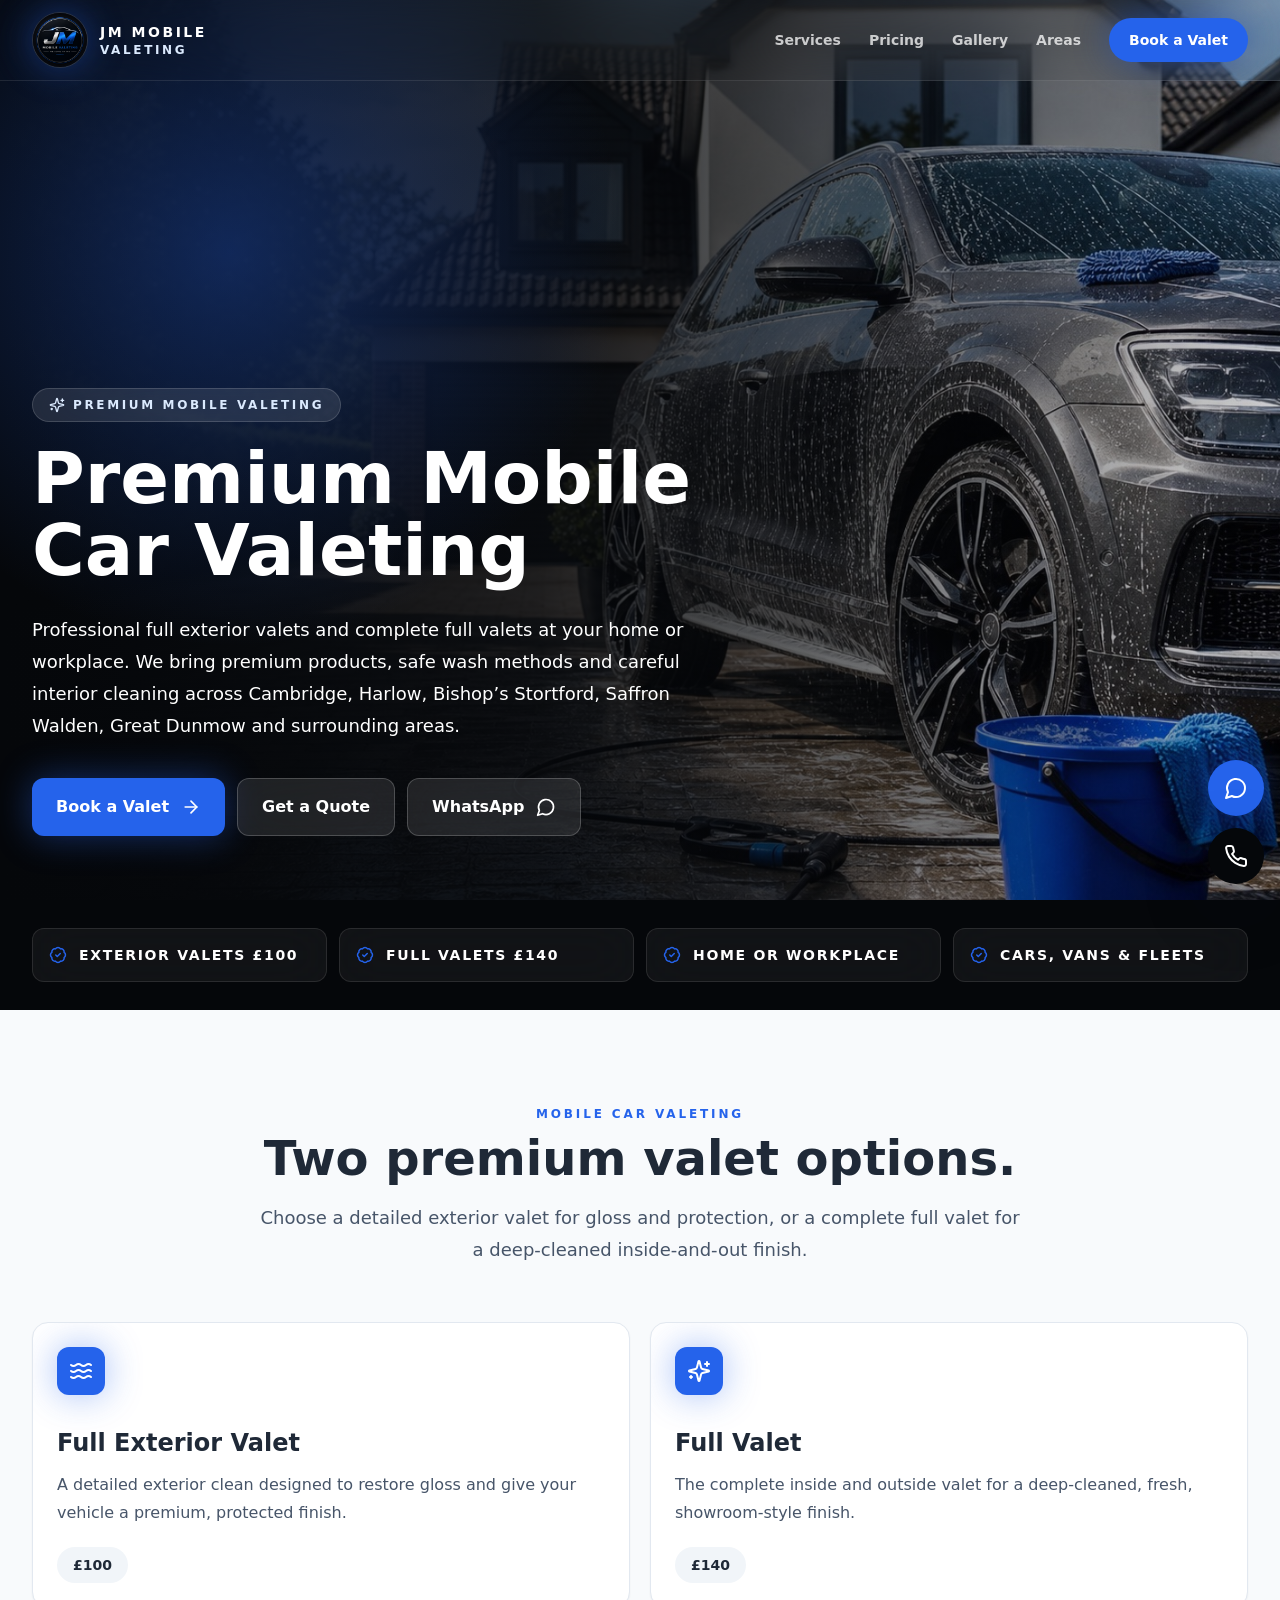
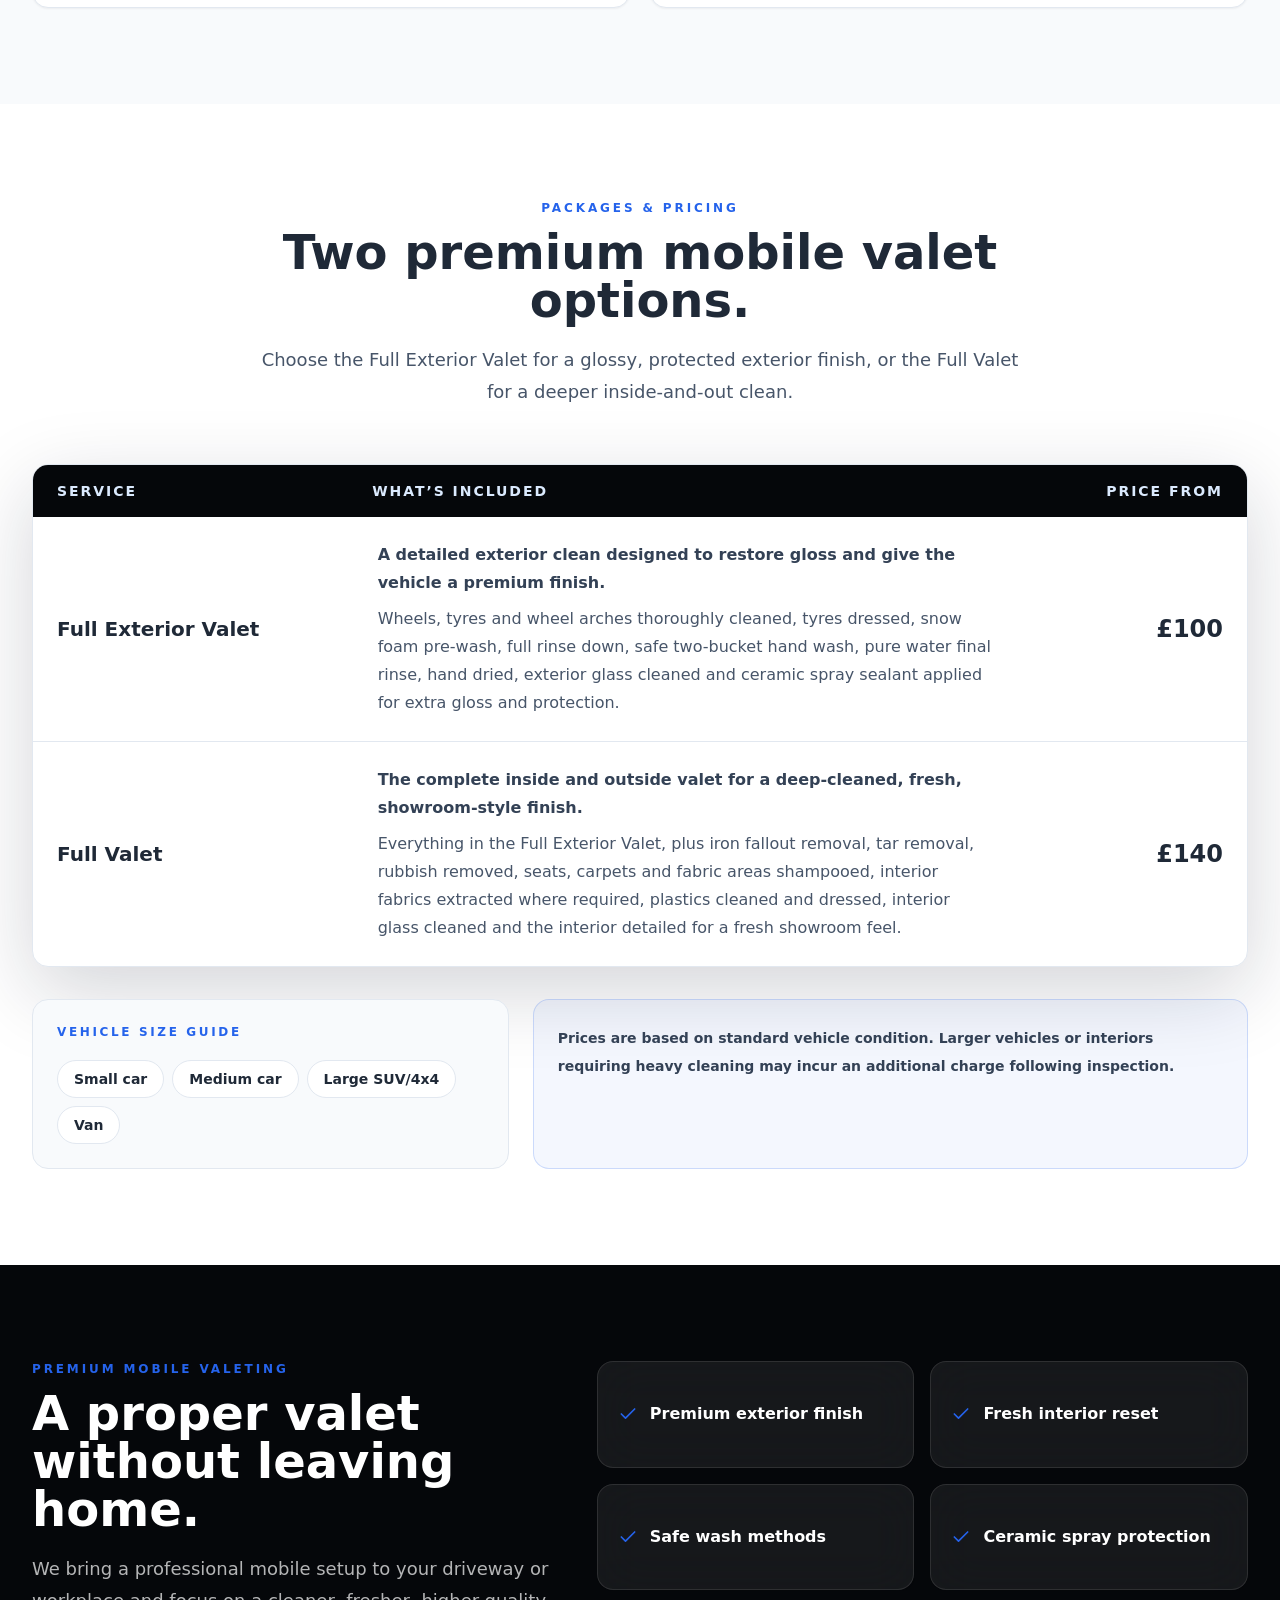
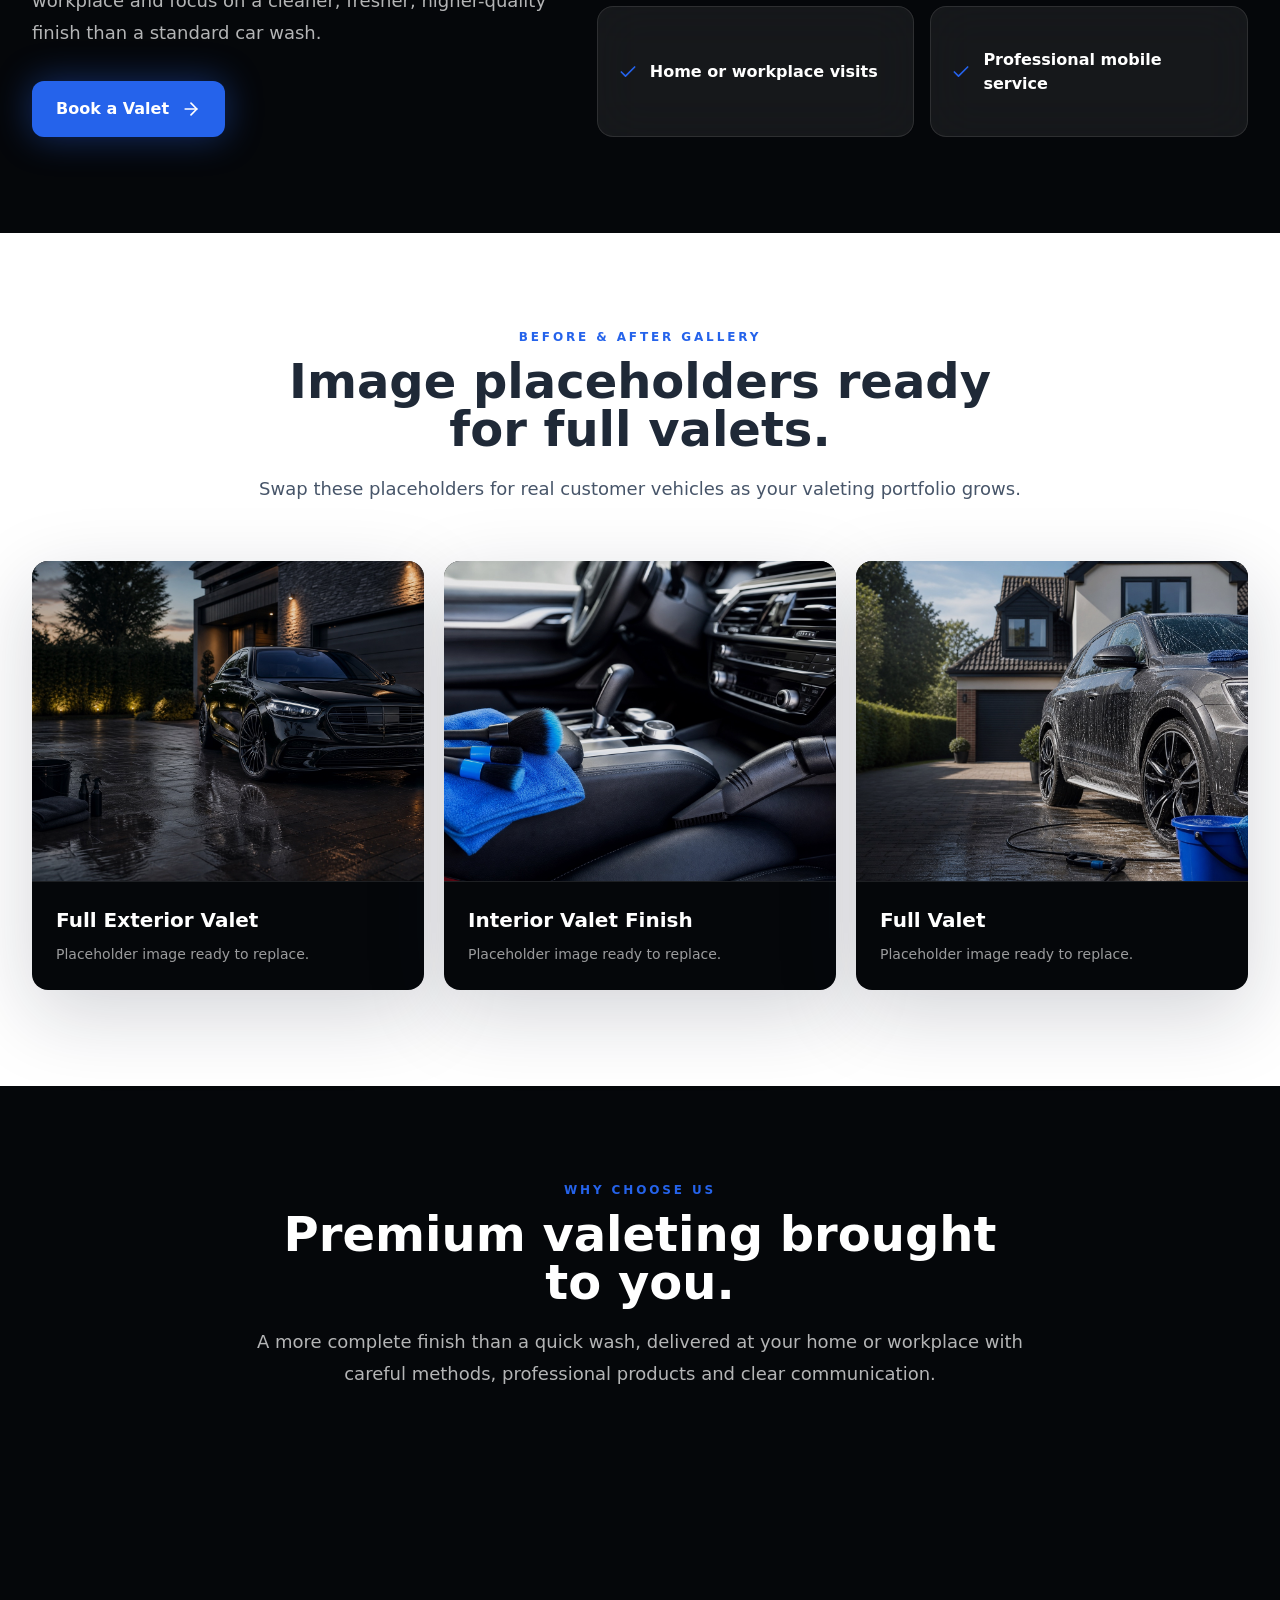
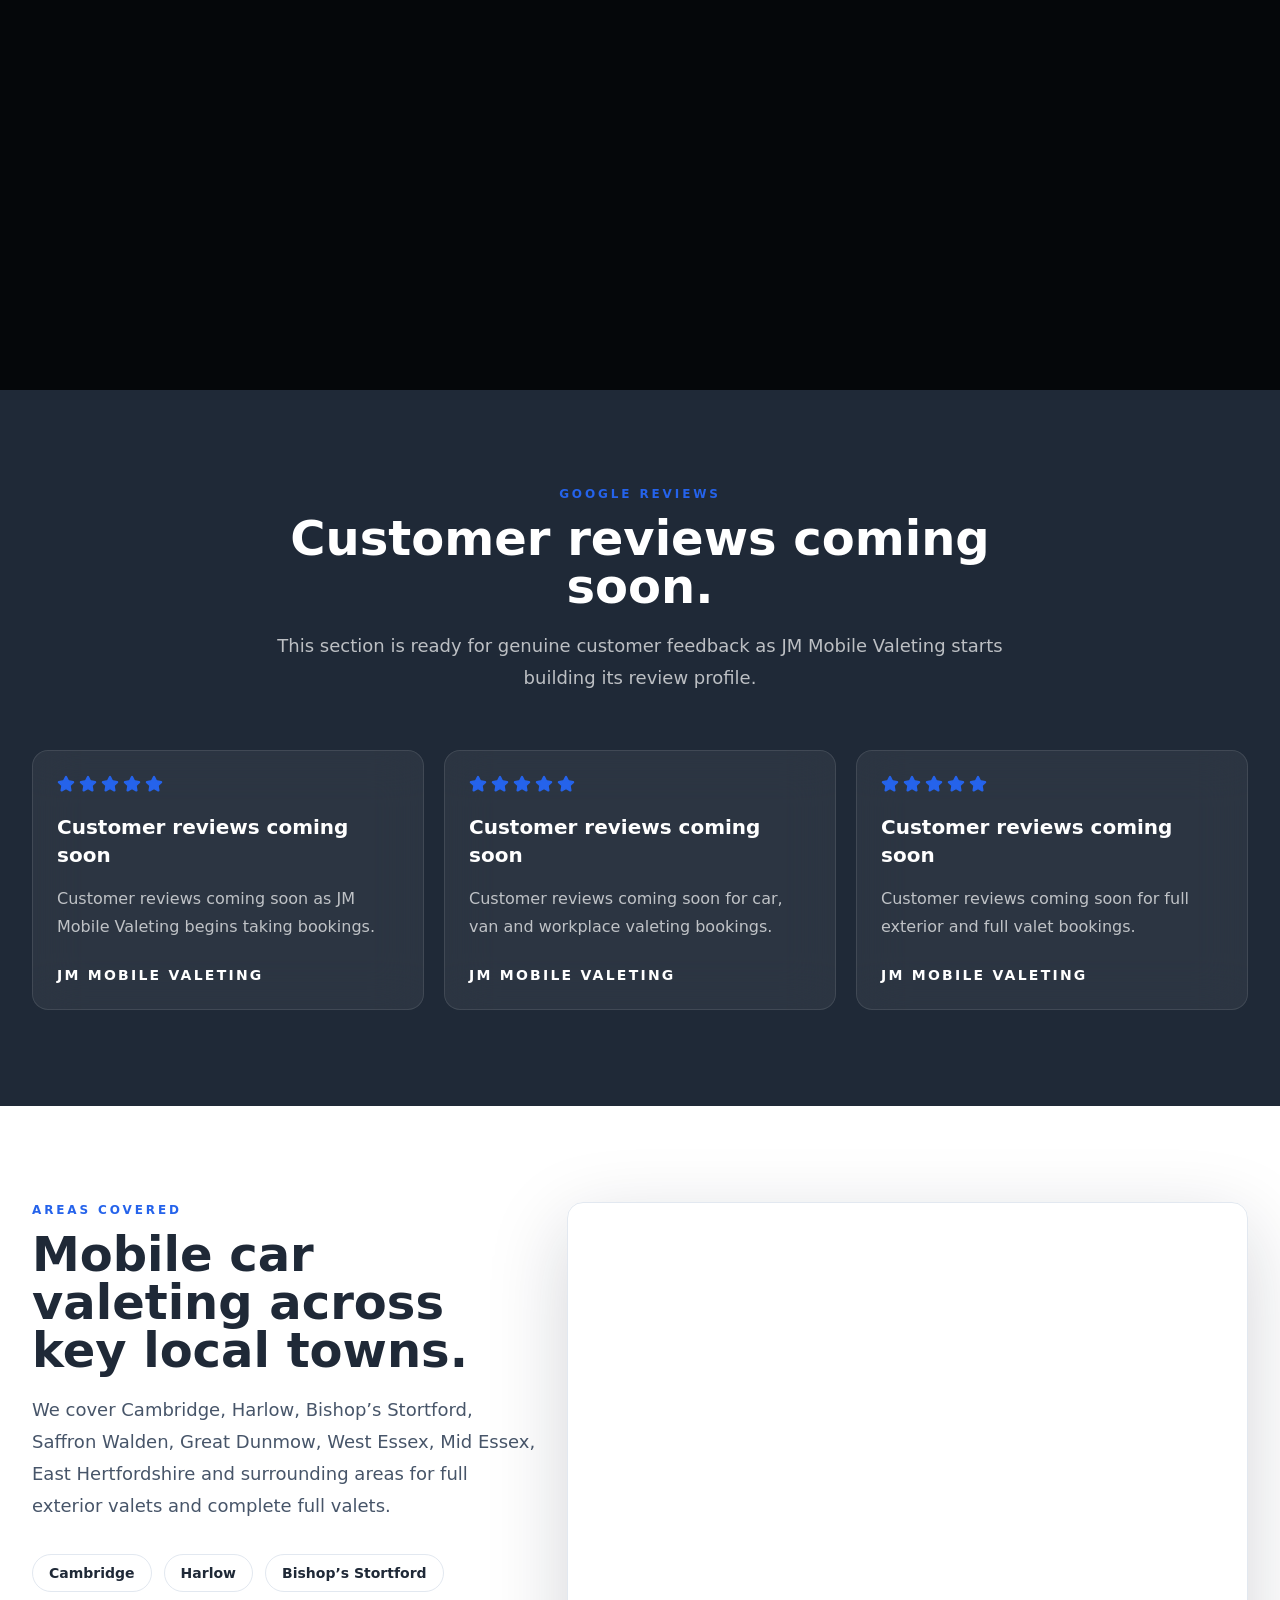
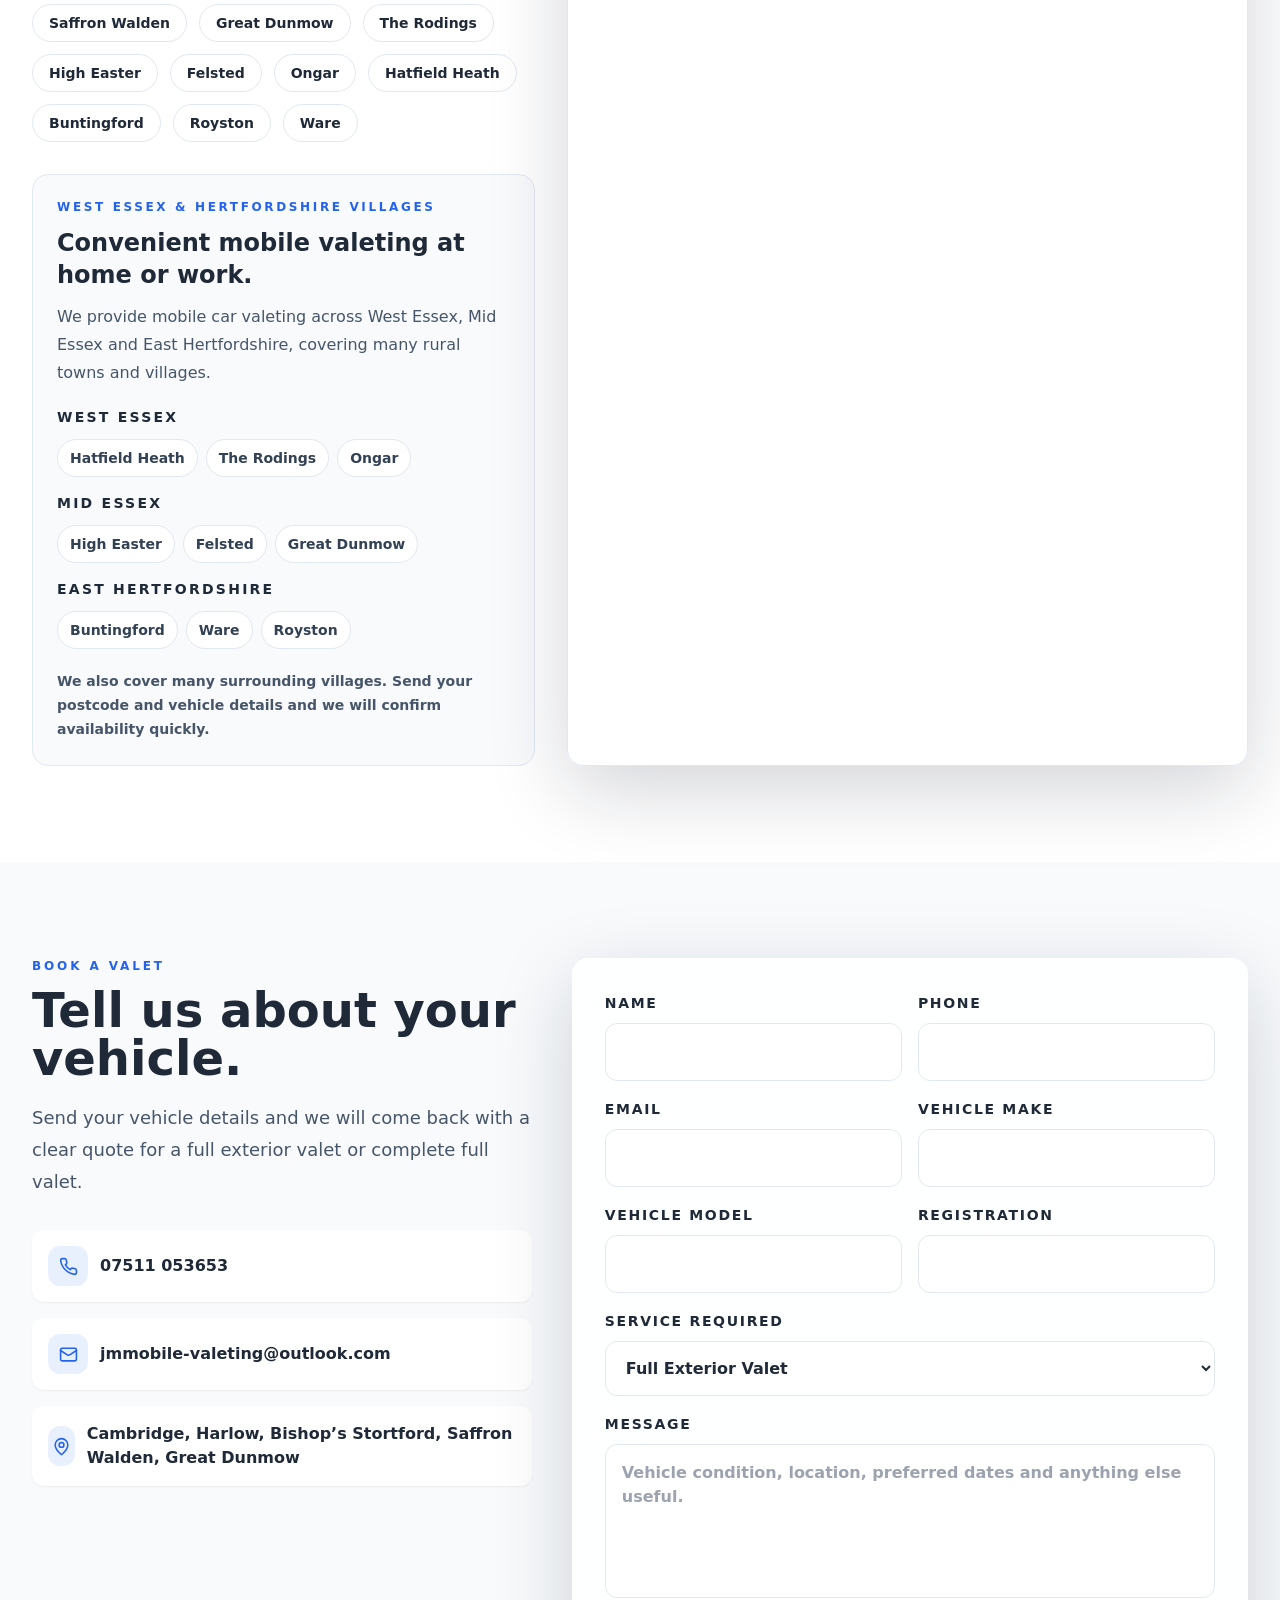
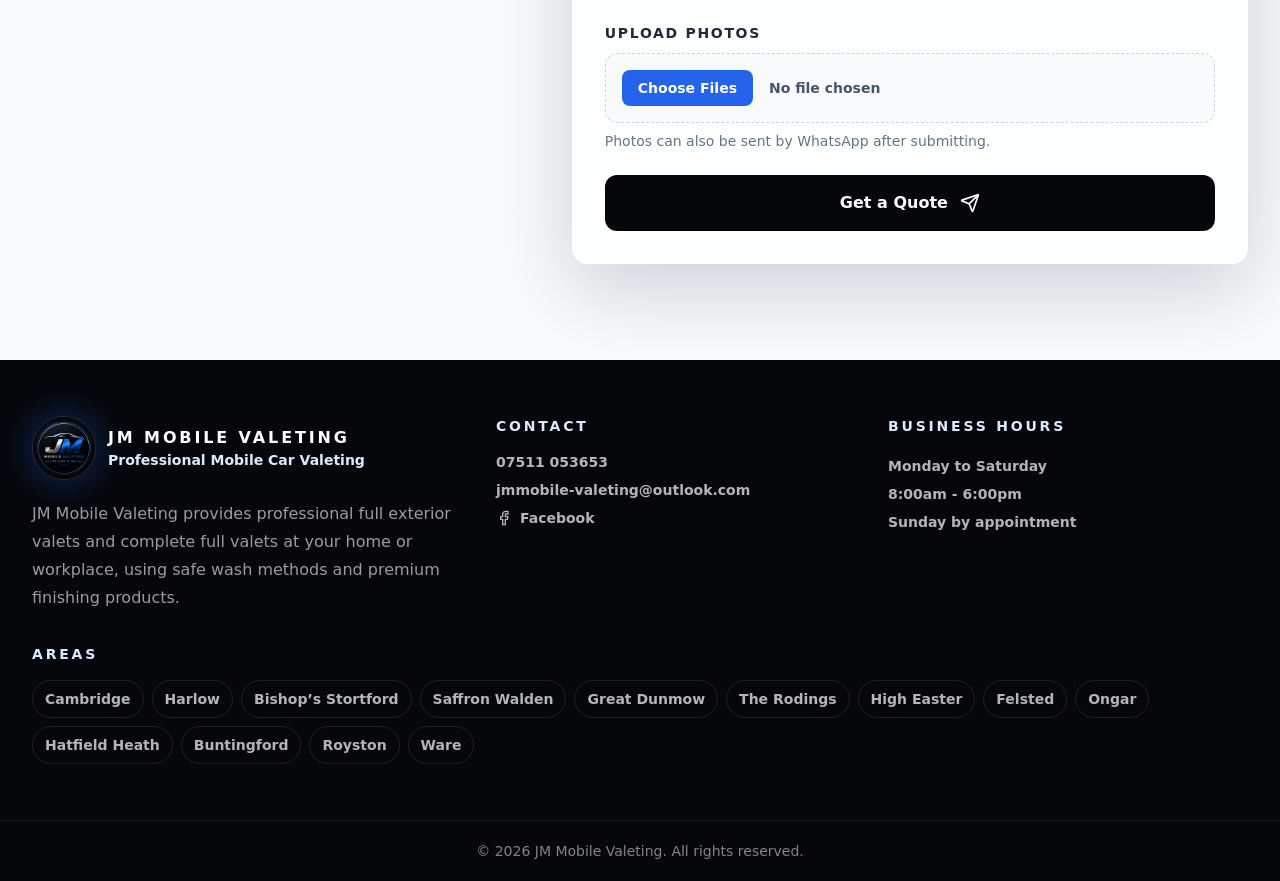
==== commit 5ad91d52: "Add files via upload" ====
--- a/locations/bishops-stortford/index.html
+++ b/locations/bishops-stortford/index.html
@@ -3,15 +3,15 @@
   <head>
     <meta charset="UTF-8" />
     <meta name="viewport" content="width=device-width, initial-scale=1.0" />
-    <meta name="description" content="Affordable mobile car cleaning from £25 across Cambridge, Harlow, Bishop's Stortford, Saffron Walden, Great Dunmow, West Essex, Mid Essex and East Hertfordshire. Regular 2-weekly and 4-weekly cleans at your home or workplace." />
-    <meta property="og:title" content="JM Mobile Valeting | Regular Mobile Car Cleaning" />
-    <meta property="og:description" content="Save time with simple mobile car cleaning at your home or workplace. Outside-only washes from £25 and regular inside-and-out cleans from £45." />
+    <meta name="description" content="Premium mobile car valeting across Cambridge, Harlow, Bishop's Stortford, Saffron Walden, Great Dunmow, West Essex, Mid Essex and East Hertfordshire. Full exterior valets and complete full valets at your home or workplace." />
+    <meta property="og:title" content="JM Mobile Valeting | Premium Mobile Valeting" />
+    <meta property="og:description" content="Professional mobile valeting at your home or workplace. Full exterior valets from £100 and complete full valets from £140." />
     <meta property="og:type" content="website" />
     <meta property="og:image" content="../../valeting-photos/hero-luxury-valeting.jpg" />
     <link rel="icon" href="../../favicon.svg" type="image/svg+xml" />
-    <title>JM Mobile Valeting | Mobile Car Cleaning From £25</title>
-    <script type="module" crossorigin src="../../assets/index-D0J5Tv1y.js"></script>
-    <link rel="stylesheet" crossorigin href="../../assets/index-CDiVucXB.css">
+    <title>JM Mobile Valeting | Premium Mobile Valeting</title>
+    <script type="module" crossorigin src="../../assets/index-QM0Ic4IW.js"></script>
+    <link rel="stylesheet" crossorigin href="../../assets/index-C_RmNfCU.css">
   </head>
   <body>
     <div id="root"></div>
--- a/assets/index-C_RmNfCU.css
+++ b/assets/index-C_RmNfCU.css
@@ -0,0 +1 @@
+*,:before,:after{--tw-border-spacing-x: 0;--tw-border-spacing-y: 0;--tw-translate-x: 0;--tw-translate-y: 0;--tw-rotate: 0;--tw-skew-x: 0;--tw-skew-y: 0;--tw-scale-x: 1;--tw-scale-y: 1;--tw-pan-x: ;--tw-pan-y: ;--tw-pinch-zoom: ;--tw-scroll-snap-strictness: proximity;--tw-gradient-from-position: ;--tw-gradient-via-position: ;--tw-gradient-to-position: ;--tw-ordinal: ;--tw-slashed-zero: ;--tw-numeric-figure: ;--tw-numeric-spacing: ;--tw-numeric-fraction: ;--tw-ring-inset: ;--tw-ring-offset-width: 0px;--tw-ring-offset-color: #fff;--tw-ring-color: rgb(59 130 246 / .5);--tw-ring-offset-shadow: 0 0 #0000;--tw-ring-shadow: 0 0 #0000;--tw-shadow: 0 0 #0000;--tw-shadow-colored: 0 0 #0000;--tw-blur: ;--tw-brightness: ;--tw-contrast: ;--tw-grayscale: ;--tw-hue-rotate: ;--tw-invert: ;--tw-saturate: ;--tw-sepia: ;--tw-drop-shadow: ;--tw-backdrop-blur: ;--tw-backdrop-brightness: ;--tw-backdrop-contrast: ;--tw-backdrop-grayscale: ;--tw-backdrop-hue-rotate: ;--tw-backdrop-invert: ;--tw-backdrop-opacity: ;--tw-backdrop-saturate: ;--tw-backdrop-sepia: ;--tw-contain-size: ;--tw-contain-layout: ;--tw-contain-paint: ;--tw-contain-style: }::backdrop{--tw-border-spacing-x: 0;--tw-border-spacing-y: 0;--tw-translate-x: 0;--tw-translate-y: 0;--tw-rotate: 0;--tw-skew-x: 0;--tw-skew-y: 0;--tw-scale-x: 1;--tw-scale-y: 1;--tw-pan-x: ;--tw-pan-y: ;--tw-pinch-zoom: ;--tw-scroll-snap-strictness: proximity;--tw-gradient-from-position: ;--tw-gradient-via-position: ;--tw-gradient-to-position: ;--tw-ordinal: ;--tw-slashed-zero: ;--tw-numeric-figure: ;--tw-numeric-spacing: ;--tw-numeric-fraction: ;--tw-ring-inset: ;--tw-ring-offset-width: 0px;--tw-ring-offset-color: #fff;--tw-ring-color: rgb(59 130 246 / .5);--tw-ring-offset-shadow: 0 0 #0000;--tw-ring-shadow: 0 0 #0000;--tw-shadow: 0 0 #0000;--tw-shadow-colored: 0 0 #0000;--tw-blur: ;--tw-brightness: ;--tw-contrast: ;--tw-grayscale: ;--tw-hue-rotate: ;--tw-invert: ;--tw-saturate: ;--tw-sepia: ;--tw-drop-shadow: ;--tw-backdrop-blur: ;--tw-backdrop-brightness: ;--tw-backdrop-contrast: ;--tw-backdrop-grayscale: ;--tw-backdrop-hue-rotate: ;--tw-backdrop-invert: ;--tw-backdrop-opacity: ;--tw-backdrop-saturate: ;--tw-backdrop-sepia: ;--tw-contain-size: ;--tw-contain-layout: ;--tw-contain-paint: ;--tw-contain-style: }*,:before,:after{box-sizing:border-box;border-width:0;border-style:solid;border-color:#e5e7eb}:before,:after{--tw-content: ""}html,:host{line-height:1.5;-webkit-text-size-adjust:100%;-moz-tab-size:4;-o-tab-size:4;tab-size:4;font-family:ui-sans-serif,system-ui,sans-serif,"Apple Color Emoji","Segoe UI Emoji",Segoe UI Symbol,"Noto Color Emoji";font-feature-settings:normal;font-variation-settings:normal;-webkit-tap-highlight-color:transparent}body{margin:0;line-height:inherit}hr{height:0;color:inherit;border-top-width:1px}abbr:where([title]){-webkit-text-decoration:underline dotted;text-decoration:underline dotted}h1,h2,h3,h4,h5,h6{font-size:inherit;font-weight:inherit}a{color:inherit;text-decoration:inherit}b,strong{font-weight:bolder}code,kbd,samp,pre{font-family:ui-monospace,SFMono-Regular,Menlo,Monaco,Consolas,Liberation Mono,Courier New,monospace;font-feature-settings:normal;font-variation-settings:normal;font-size:1em}small{font-size:80%}sub,sup{font-size:75%;line-height:0;position:relative;vertical-align:baseline}sub{bottom:-.25em}sup{top:-.5em}table{text-indent:0;border-color:inherit;border-collapse:collapse}button,input,optgroup,select,textarea{font-family:inherit;font-feature-settings:inherit;font-variation-settings:inherit;font-size:100%;font-weight:inherit;line-height:inherit;letter-spacing:inherit;color:inherit;margin:0;padding:0}button,select{text-transform:none}button,input:where([type=button]),input:where([type=reset]),input:where([type=submit]){-webkit-appearance:button;background-color:transparent;background-image:none}:-moz-focusring{outline:auto}:-moz-ui-invalid{box-shadow:none}progress{vertical-align:baseline}::-webkit-inner-spin-button,::-webkit-outer-spin-button{height:auto}[type=search]{-webkit-appearance:textfield;outline-offset:-2px}::-webkit-search-decoration{-webkit-appearance:none}::-webkit-file-upload-button{-webkit-appearance:button;font:inherit}summary{display:list-item}blockquote,dl,dd,h1,h2,h3,h4,h5,h6,hr,figure,p,pre{margin:0}fieldset{margin:0;padding:0}legend{padding:0}ol,ul,menu{list-style:none;margin:0;padding:0}dialog{padding:0}textarea{resize:vertical}input::-moz-placeholder,textarea::-moz-placeholder{opacity:1;color:#9ca3af}input::placeholder,textarea::placeholder{opacity:1;color:#9ca3af}button,[role=button]{cursor:pointer}:disabled{cursor:default}img,svg,video,canvas,audio,iframe,embed,object{display:block;vertical-align:middle}img,video{max-width:100%;height:auto}[hidden]:where(:not([hidden=until-found])){display:none}html{scroll-behavior:smooth}body{margin:0;min-width:320px;background:#fff;font-family:Inter,ui-sans-serif,system-ui,sans-serif;-webkit-font-smoothing:antialiased;text-rendering:optimizeLegibility}*{box-sizing:border-box}::-moz-selection{background:#2563eb;color:#fff}::selection{background:#2563eb;color:#fff}.visible{visibility:visible}.fixed{position:fixed}.absolute{position:absolute}.relative{position:relative}.inset-0{inset:0}.inset-x-0{left:0;right:0}.bottom-4{bottom:1rem}.right-4{right:1rem}.top-0{top:0}.z-50{z-index:50}.mx-auto{margin-left:auto;margin-right:auto}.mb-14{margin-bottom:3.5rem}.mb-3{margin-bottom:.75rem}.mb-5{margin-bottom:1.25rem}.mt-1{margin-top:.25rem}.mt-2{margin-top:.5rem}.mt-3{margin-top:.75rem}.mt-4{margin-top:1rem}.mt-5{margin-top:1.25rem}.mt-6{margin-top:1.5rem}.mt-7{margin-top:1.75rem}.mt-8{margin-top:2rem}.mt-9{margin-top:2.25rem}.mt-auto{margin-top:auto}.block{display:block}.flex{display:flex}.inline-flex{display:inline-flex}.grid{display:grid}.hidden{display:none}.h-10{height:2.5rem}.h-12{height:3rem}.h-14{height:3.5rem}.h-16{height:4rem}.h-20{height:5rem}.h-80{height:20rem}.h-full{height:100%}.h-px{height:1px}.min-h-\[520px\]{min-height:520px}.min-h-\[82vh\]{min-height:82vh}.min-h-screen{min-height:100vh}.w-10{width:2.5rem}.w-12{width:3rem}.w-14{width:3.5rem}.w-16{width:4rem}.w-full{width:100%}.max-w-2xl{max-width:42rem}.max-w-3xl{max-width:48rem}.max-w-7xl{max-width:80rem}.max-w-md{max-width:28rem}.shrink-0{flex-shrink:0}.-translate-x-full{--tw-translate-x: -100%;transform:translate(var(--tw-translate-x),var(--tw-translate-y)) rotate(var(--tw-rotate)) skew(var(--tw-skew-x)) skewY(var(--tw-skew-y)) scaleX(var(--tw-scale-x)) scaleY(var(--tw-scale-y))}.resize-none{resize:none}.grid-cols-\[1fr_2fr_\.7fr\]{grid-template-columns:1fr 2fr .7fr}.flex-col{flex-direction:column}.flex-wrap{flex-wrap:wrap}.place-items-center{place-items:center}.items-end{align-items:flex-end}.items-center{align-items:center}.justify-center{justify-content:center}.justify-between{justify-content:space-between}.gap-1{gap:.25rem}.gap-10{gap:2.5rem}.gap-2{gap:.5rem}.gap-3{gap:.75rem}.gap-4{gap:1rem}.gap-5{gap:1.25rem}.gap-6{gap:1.5rem}.gap-7{gap:1.75rem}.gap-8{gap:2rem}.divide-y>:not([hidden])~:not([hidden]){--tw-divide-y-reverse: 0;border-top-width:calc(1px * calc(1 - var(--tw-divide-y-reverse)));border-bottom-width:calc(1px * var(--tw-divide-y-reverse))}.divide-slate-200>:not([hidden])~:not([hidden]){--tw-divide-opacity: 1;border-color:rgb(226 232 240 / var(--tw-divide-opacity, 1))}.overflow-hidden{overflow:hidden}.rounded-2xl{border-radius:1rem}.rounded-full{border-radius:9999px}.rounded-xl{border-radius:.75rem}.border{border-width:1px}.border-b{border-bottom-width:1px}.border-t{border-top-width:1px}.border-dashed{border-style:dashed}.border-electric\/20{border-color:#2563eb33}.border-slate-200{--tw-border-opacity: 1;border-color:rgb(226 232 240 / var(--tw-border-opacity, 1))}.border-slate-300{--tw-border-opacity: 1;border-color:rgb(203 213 225 / var(--tw-border-opacity, 1))}.border-white\/10{border-color:#ffffff1a}.border-white\/15{border-color:#ffffff26}.border-white\/20{border-color:#fff3}.border-white\/70{border-color:#ffffffb3}.bg-\[\#05070a\]{--tw-bg-opacity: 1;background-color:rgb(5 7 10 / var(--tw-bg-opacity, 1))}.bg-electric{--tw-bg-opacity: 1;background-color:rgb(37 99 235 / var(--tw-bg-opacity, 1))}.bg-electric\/10{background-color:#2563eb1a}.bg-electric\/5{background-color:#2563eb0d}.bg-graphite{--tw-bg-opacity: 1;background-color:rgb(31 41 55 / var(--tw-bg-opacity, 1))}.bg-slate-100{--tw-bg-opacity: 1;background-color:rgb(241 245 249 / var(--tw-bg-opacity, 1))}.bg-slate-50{--tw-bg-opacity: 1;background-color:rgb(248 250 252 / var(--tw-bg-opacity, 1))}.bg-white{--tw-bg-opacity: 1;background-color:rgb(255 255 255 / var(--tw-bg-opacity, 1))}.bg-white\/10{background-color:#ffffff1a}.bg-white\/85{background-color:#ffffffd9}.bg-white\/\[0\.05\]{background-color:#ffffff0d}.bg-white\/\[0\.06\]{background-color:#ffffff0f}.bg-white\/\[0\.07\]{background-color:#ffffff12}.bg-\[linear-gradient\(90deg\,\#05070a_0\%\,rgba\(5\,7\,10\,\.88\)_42\%\,rgba\(5\,7\,10\,\.18\)_100\%\)\]{background-image:linear-gradient(90deg,#05070a,#05070ae0 42%,#05070a2e)}.bg-\[linear-gradient\(90deg\,\#05070a_0\%\,rgba\(5\,7\,10\,\.88\)_46\%\,rgba\(5\,7\,10\,\.24\)_100\%\)\]{background-image:linear-gradient(90deg,#05070a,#05070ae0 46%,#05070a3d)}.bg-\[radial-gradient\(circle_at_18\%_28\%\,rgba\(37\,99\,235\,\.34\)\,transparent_32\%\)\]{background-image:radial-gradient(circle at 18% 28%,rgba(37,99,235,.34),transparent 32%)}.bg-gradient-to-r{background-image:linear-gradient(to right,var(--tw-gradient-stops))}.from-transparent{--tw-gradient-from: transparent var(--tw-gradient-from-position);--tw-gradient-to: rgb(0 0 0 / 0) var(--tw-gradient-to-position);--tw-gradient-stops: var(--tw-gradient-from), var(--tw-gradient-to)}.via-electric{--tw-gradient-to: rgb(37 99 235 / 0) var(--tw-gradient-to-position);--tw-gradient-stops: var(--tw-gradient-from), #2563EB var(--tw-gradient-via-position), var(--tw-gradient-to)}.to-transparent{--tw-gradient-to: transparent var(--tw-gradient-to-position)}.object-cover{-o-object-fit:cover;object-fit:cover}.p-4{padding:1rem}.p-5{padding:1.25rem}.p-6{padding:1.5rem}.px-3{padding-left:.75rem;padding-right:.75rem}.px-4{padding-left:1rem;padding-right:1rem}.px-5{padding-left:1.25rem;padding-right:1.25rem}.px-6{padding-left:1.5rem;padding-right:1.5rem}.py-14{padding-top:3.5rem;padding-bottom:3.5rem}.py-2{padding-top:.5rem;padding-bottom:.5rem}.py-24{padding-top:6rem;padding-bottom:6rem}.py-3{padding-top:.75rem;padding-bottom:.75rem}.py-4{padding-top:1rem;padding-bottom:1rem}.py-5{padding-top:1.25rem;padding-bottom:1.25rem}.py-6{padding-top:1.5rem;padding-bottom:1.5rem}.py-7{padding-top:1.75rem;padding-bottom:1.75rem}.pb-16{padding-bottom:4rem}.pt-24{padding-top:6rem}.pt-5{padding-top:1.25rem}.text-center{text-align:center}.text-right{text-align:right}.text-2xl{font-size:1.5rem;line-height:2rem}.text-4xl{font-size:2.25rem;line-height:2.5rem}.text-5xl{font-size:3rem;line-height:1}.text-lg{font-size:1.125rem;line-height:1.75rem}.text-sm{font-size:.875rem;line-height:1.25rem}.text-xl{font-size:1.25rem;line-height:1.75rem}.text-xs{font-size:.75rem;line-height:1rem}.font-black{font-weight:900}.font-bold{font-weight:700}.font-semibold{font-weight:600}.uppercase{text-transform:uppercase}.leading-6{line-height:1.5rem}.leading-7{line-height:1.75rem}.leading-8{line-height:2rem}.leading-\[0\.96\]{line-height:.96}.tracking-\[0\.12em\]{letter-spacing:.12em}.tracking-\[0\.14em\]{letter-spacing:.14em}.tracking-\[0\.16em\]{letter-spacing:.16em}.tracking-\[0\.18em\]{letter-spacing:.18em}.tracking-\[0\.22em\]{letter-spacing:.22em}.tracking-\[0\.24em\]{letter-spacing:.24em}.tracking-\[0\.2em\]{letter-spacing:.2em}.text-blue-100{--tw-text-opacity: 1;color:rgb(219 234 254 / var(--tw-text-opacity, 1))}.text-electric{--tw-text-opacity: 1;color:rgb(37 99 235 / var(--tw-text-opacity, 1))}.text-graphite{--tw-text-opacity: 1;color:rgb(31 41 55 / var(--tw-text-opacity, 1))}.text-slate-500{--tw-text-opacity: 1;color:rgb(100 116 139 / var(--tw-text-opacity, 1))}.text-slate-600{--tw-text-opacity: 1;color:rgb(71 85 105 / var(--tw-text-opacity, 1))}.text-slate-700{--tw-text-opacity: 1;color:rgb(51 65 85 / var(--tw-text-opacity, 1))}.text-white{--tw-text-opacity: 1;color:rgb(255 255 255 / var(--tw-text-opacity, 1))}.text-white\/50{color:#ffffff80}.text-white\/60{color:#fff9}.text-white\/70{color:#ffffffb3}.text-white\/75{color:#ffffffbf}.opacity-90{opacity:.9}.shadow-glow{--tw-shadow: 0 0 36px rgba(37, 99, 235, .42);--tw-shadow-colored: 0 0 36px var(--tw-shadow-color);box-shadow:var(--tw-ring-offset-shadow, 0 0 #0000),var(--tw-ring-shadow, 0 0 #0000),var(--tw-shadow)}.shadow-premium{--tw-shadow: 0 24px 80px rgba(15, 23, 42, .18);--tw-shadow-colored: 0 24px 80px var(--tw-shadow-color);box-shadow:var(--tw-ring-offset-shadow, 0 0 #0000),var(--tw-ring-shadow, 0 0 #0000),var(--tw-shadow)}.shadow-sm{--tw-shadow: 0 1px 2px 0 rgb(0 0 0 / .05);--tw-shadow-colored: 0 1px 2px 0 var(--tw-shadow-color);box-shadow:var(--tw-ring-offset-shadow, 0 0 #0000),var(--tw-ring-shadow, 0 0 #0000),var(--tw-shadow)}.outline-none{outline:2px solid transparent;outline-offset:2px}.backdrop-blur-2xl{--tw-backdrop-blur: blur(40px);-webkit-backdrop-filter:var(--tw-backdrop-blur) var(--tw-backdrop-brightness) var(--tw-backdrop-contrast) var(--tw-backdrop-grayscale) var(--tw-backdrop-hue-rotate) var(--tw-backdrop-invert) var(--tw-backdrop-opacity) var(--tw-backdrop-saturate) var(--tw-backdrop-sepia);backdrop-filter:var(--tw-backdrop-blur) var(--tw-backdrop-brightness) var(--tw-backdrop-contrast) var(--tw-backdrop-grayscale) var(--tw-backdrop-hue-rotate) var(--tw-backdrop-invert) var(--tw-backdrop-opacity) var(--tw-backdrop-saturate) var(--tw-backdrop-sepia)}.backdrop-blur-xl{--tw-backdrop-blur: blur(24px);-webkit-backdrop-filter:var(--tw-backdrop-blur) var(--tw-backdrop-brightness) var(--tw-backdrop-contrast) var(--tw-backdrop-grayscale) var(--tw-backdrop-hue-rotate) var(--tw-backdrop-invert) var(--tw-backdrop-opacity) var(--tw-backdrop-saturate) var(--tw-backdrop-sepia);backdrop-filter:var(--tw-backdrop-blur) var(--tw-backdrop-brightness) var(--tw-backdrop-contrast) var(--tw-backdrop-grayscale) var(--tw-backdrop-hue-rotate) var(--tw-backdrop-invert) var(--tw-backdrop-opacity) var(--tw-backdrop-saturate) var(--tw-backdrop-sepia)}.transition{transition-property:color,background-color,border-color,text-decoration-color,fill,stroke,opacity,box-shadow,transform,filter,backdrop-filter;transition-timing-function:cubic-bezier(.4,0,.2,1);transition-duration:.15s}.duration-700{transition-duration:.7s}.file\:mr-4::file-selector-button{margin-right:1rem}.file\:rounded-lg::file-selector-button{border-radius:.5rem}.file\:border-0::file-selector-button{border-width:0px}.file\:bg-electric::file-selector-button{--tw-bg-opacity: 1;background-color:rgb(37 99 235 / var(--tw-bg-opacity, 1))}.file\:px-4::file-selector-button{padding-left:1rem;padding-right:1rem}.file\:py-2::file-selector-button{padding-top:.5rem;padding-bottom:.5rem}.file\:font-black::file-selector-button{font-weight:900}.file\:text-white::file-selector-button{--tw-text-opacity: 1;color:rgb(255 255 255 / var(--tw-text-opacity, 1))}.hover\:scale-105:hover{--tw-scale-x: 1.05;--tw-scale-y: 1.05;transform:translate(var(--tw-translate-x),var(--tw-translate-y)) rotate(var(--tw-rotate)) skew(var(--tw-skew-x)) skewY(var(--tw-skew-y)) scaleX(var(--tw-scale-x)) scaleY(var(--tw-scale-y))}.hover\:border-electric:hover{--tw-border-opacity: 1;border-color:rgb(37 99 235 / var(--tw-border-opacity, 1))}.hover\:bg-blue-500:hover{--tw-bg-opacity: 1;background-color:rgb(59 130 246 / var(--tw-bg-opacity, 1))}.hover\:bg-electric:hover{--tw-bg-opacity: 1;background-color:rgb(37 99 235 / var(--tw-bg-opacity, 1))}.hover\:bg-white\/20:hover{background-color:#fff3}.hover\:text-blue-100:hover{--tw-text-opacity: 1;color:rgb(219 234 254 / var(--tw-text-opacity, 1))}.hover\:text-electric:hover{--tw-text-opacity: 1;color:rgb(37 99 235 / var(--tw-text-opacity, 1))}.hover\:shadow-premium:hover{--tw-shadow: 0 24px 80px rgba(15, 23, 42, .18);--tw-shadow-colored: 0 24px 80px var(--tw-shadow-color);box-shadow:var(--tw-ring-offset-shadow, 0 0 #0000),var(--tw-ring-shadow, 0 0 #0000),var(--tw-shadow)}.focus\:border-electric:focus{--tw-border-opacity: 1;border-color:rgb(37 99 235 / var(--tw-border-opacity, 1))}.focus\:ring-4:focus{--tw-ring-offset-shadow: var(--tw-ring-inset) 0 0 0 var(--tw-ring-offset-width) var(--tw-ring-offset-color);--tw-ring-shadow: var(--tw-ring-inset) 0 0 0 calc(4px + var(--tw-ring-offset-width)) var(--tw-ring-color);box-shadow:var(--tw-ring-offset-shadow),var(--tw-ring-shadow),var(--tw-shadow, 0 0 #0000)}.focus\:ring-electric\/15:focus{--tw-ring-color: rgb(37 99 235 / .15)}@media(min-width:640px){.sm\:col-span-2{grid-column:span 2 / span 2}.sm\:grid-cols-2{grid-template-columns:repeat(2,minmax(0,1fr))}.sm\:flex-row{flex-direction:row}.sm\:p-8{padding:2rem}.sm\:text-5xl{font-size:3rem;line-height:1}.sm\:text-6xl{font-size:3.75rem;line-height:1}}@media(min-width:768px){.md\:mt-0{margin-top:0}.md\:grid{display:grid}.md\:hidden{display:none}.md\:grid-cols-2{grid-template-columns:repeat(2,minmax(0,1fr))}.md\:grid-cols-3{grid-template-columns:repeat(3,minmax(0,1fr))}.md\:grid-cols-4{grid-template-columns:repeat(4,minmax(0,1fr))}.md\:grid-cols-\[1fr_2fr_\.7fr\]{grid-template-columns:1fr 2fr .7fr}.md\:items-center{align-items:center}.md\:px-6{padding-left:1.5rem;padding-right:1.5rem}.md\:text-right{text-align:right}}@media(min-width:1024px){.lg\:col-span-3{grid-column:span 3 / span 3}.lg\:flex{display:flex}.lg\:grid-cols-3{grid-template-columns:repeat(3,minmax(0,1fr))}.lg\:grid-cols-\[\.85fr_1\.15fr\]{grid-template-columns:.85fr 1.15fr}.lg\:grid-cols-\[\.8fr_1\.2fr\]{grid-template-columns:.8fr 1.2fr}.lg\:grid-cols-\[\.9fr_1\.1fr\]{grid-template-columns:.9fr 1.1fr}.lg\:grid-cols-\[1\.2fr_1fr_1fr\]{grid-template-columns:1.2fr 1fr 1fr}.lg\:px-8{padding-left:2rem;padding-right:2rem}.lg\:text-7xl{font-size:4.5rem;line-height:1}}@media(min-width:1280px){.xl\:grid-cols-3{grid-template-columns:repeat(3,minmax(0,1fr))}}
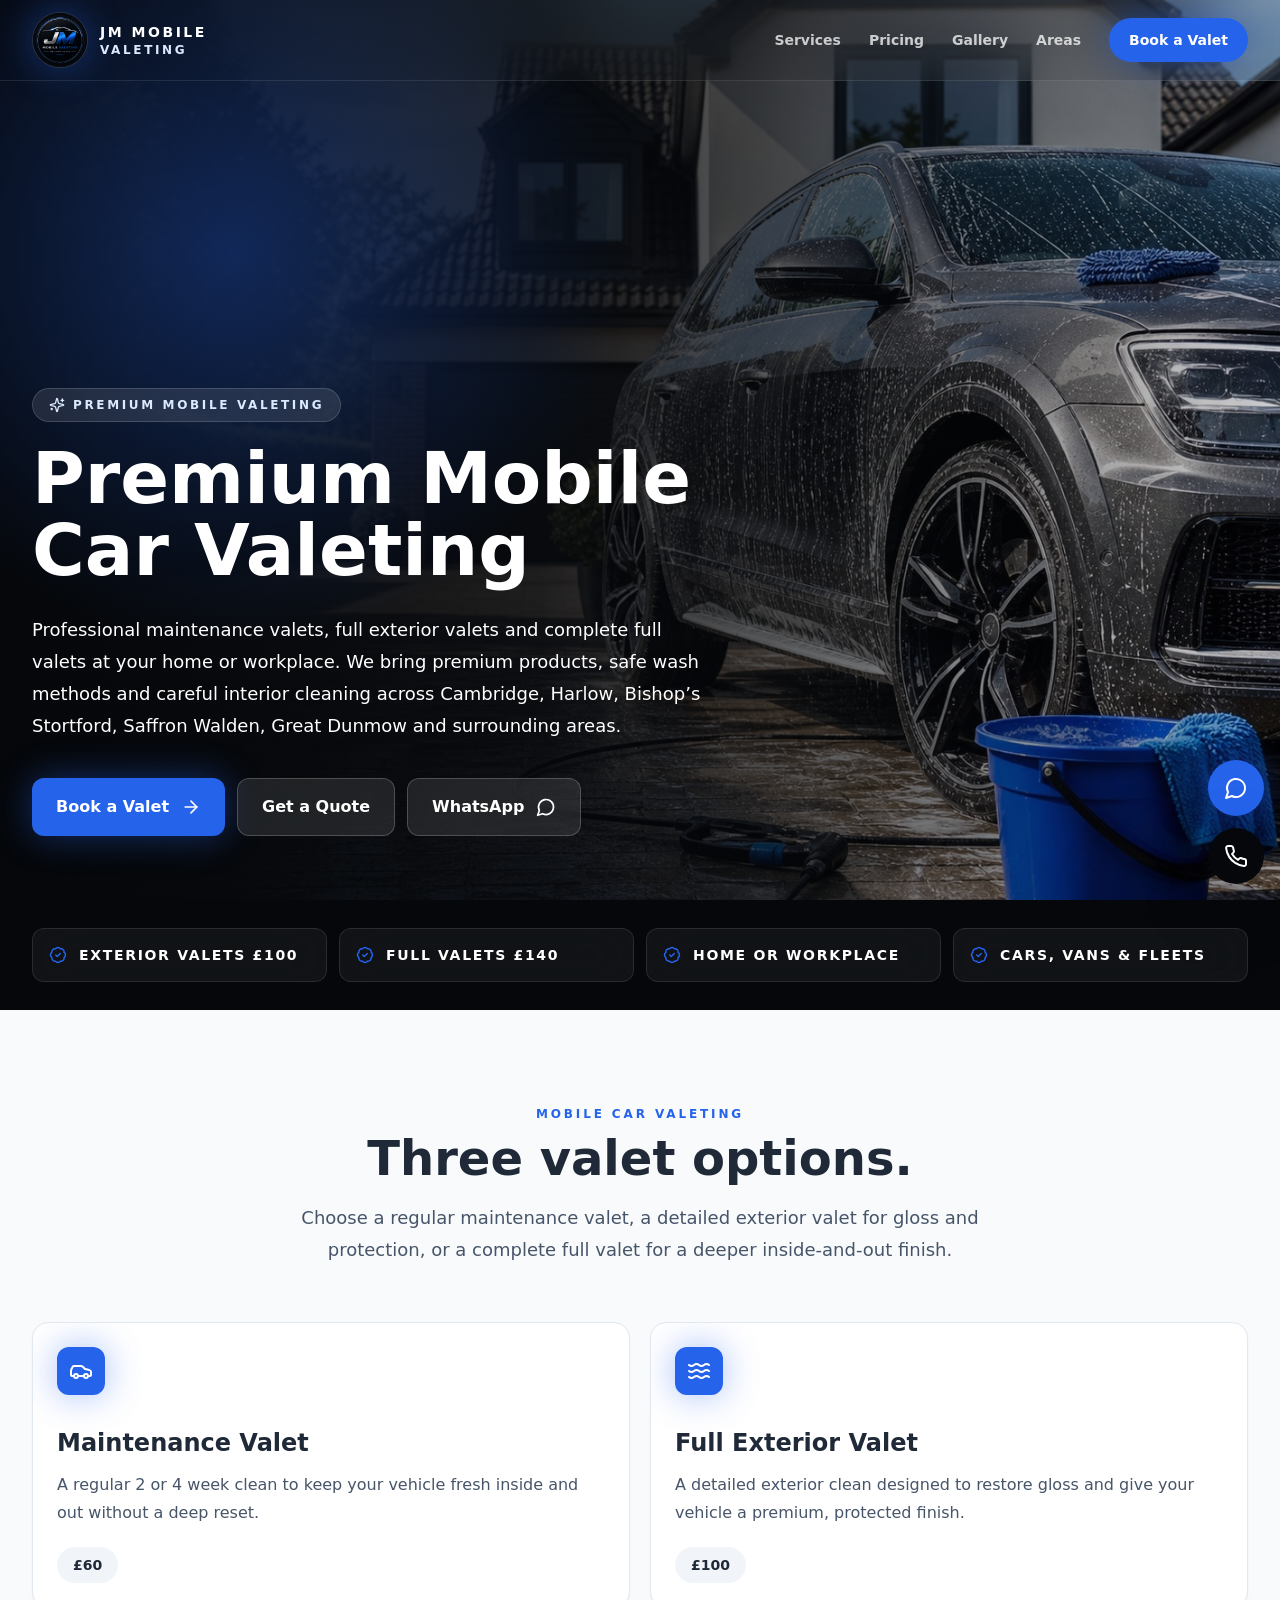
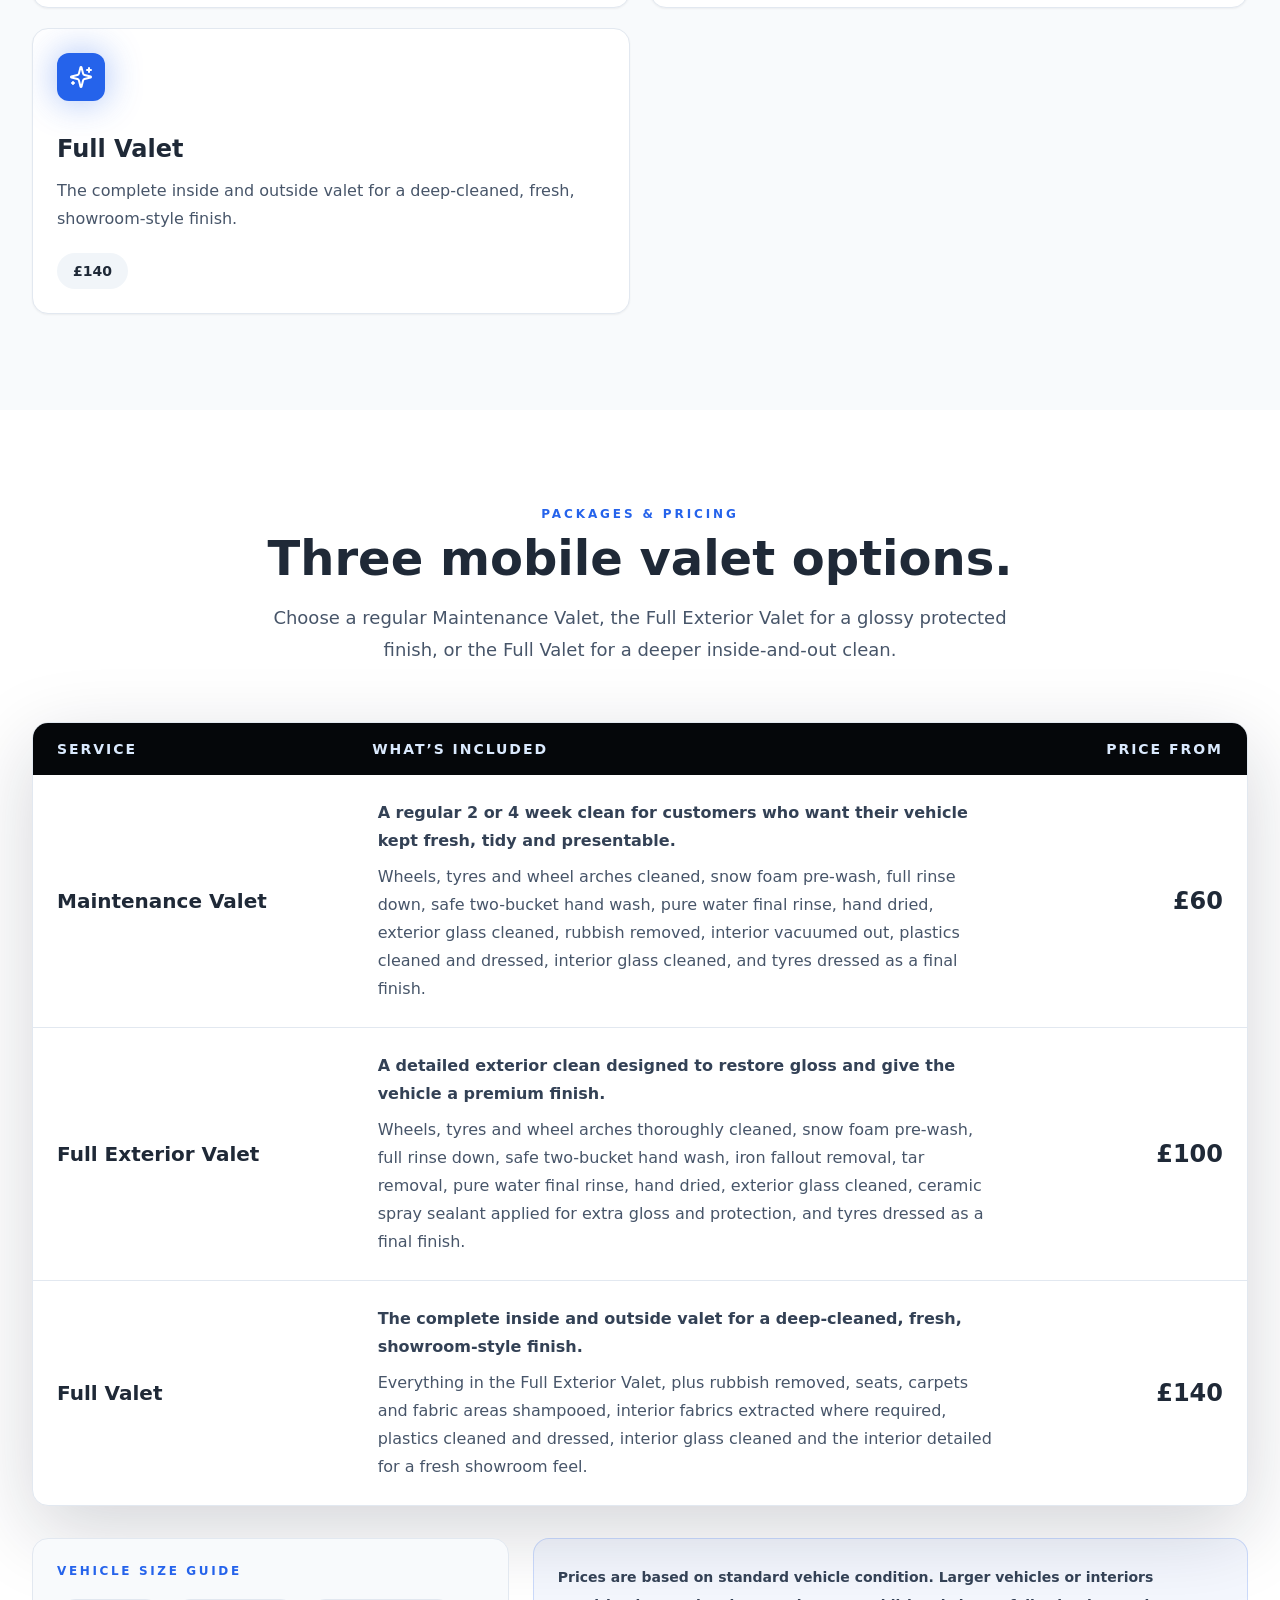
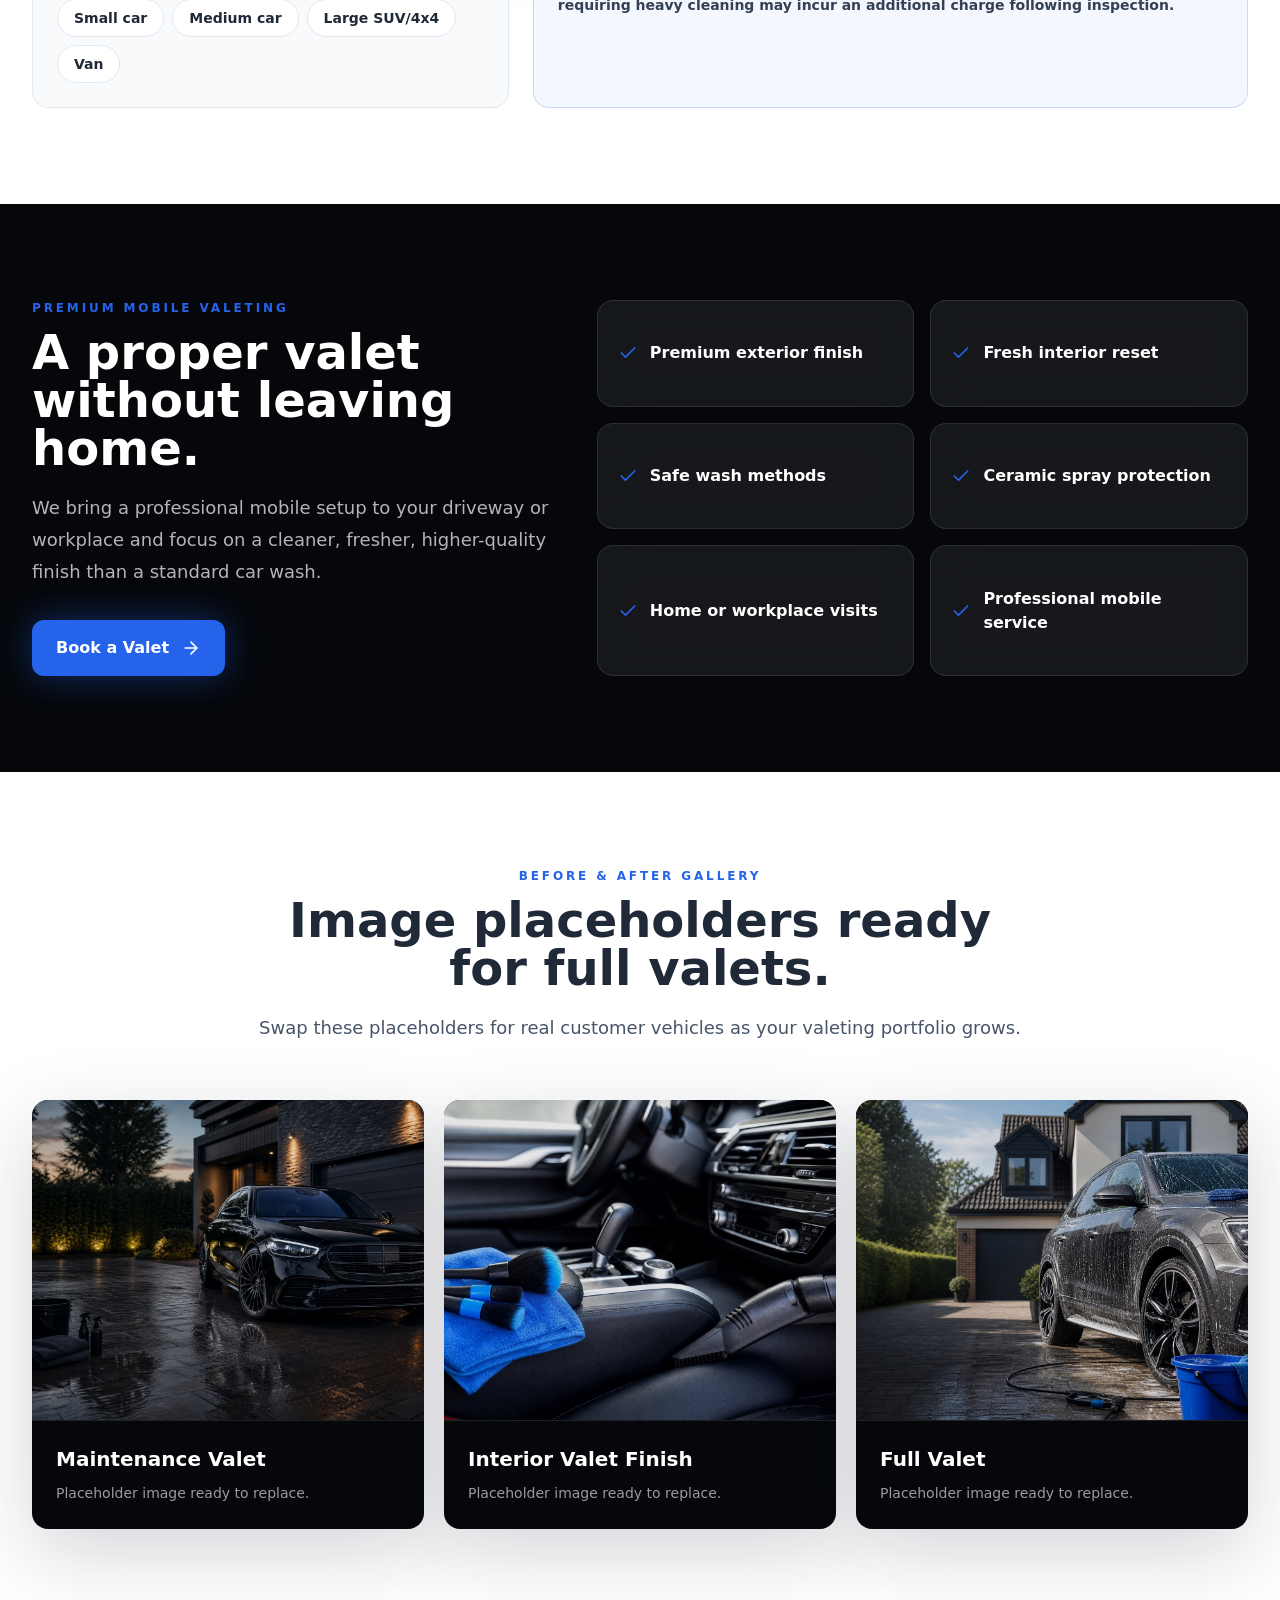
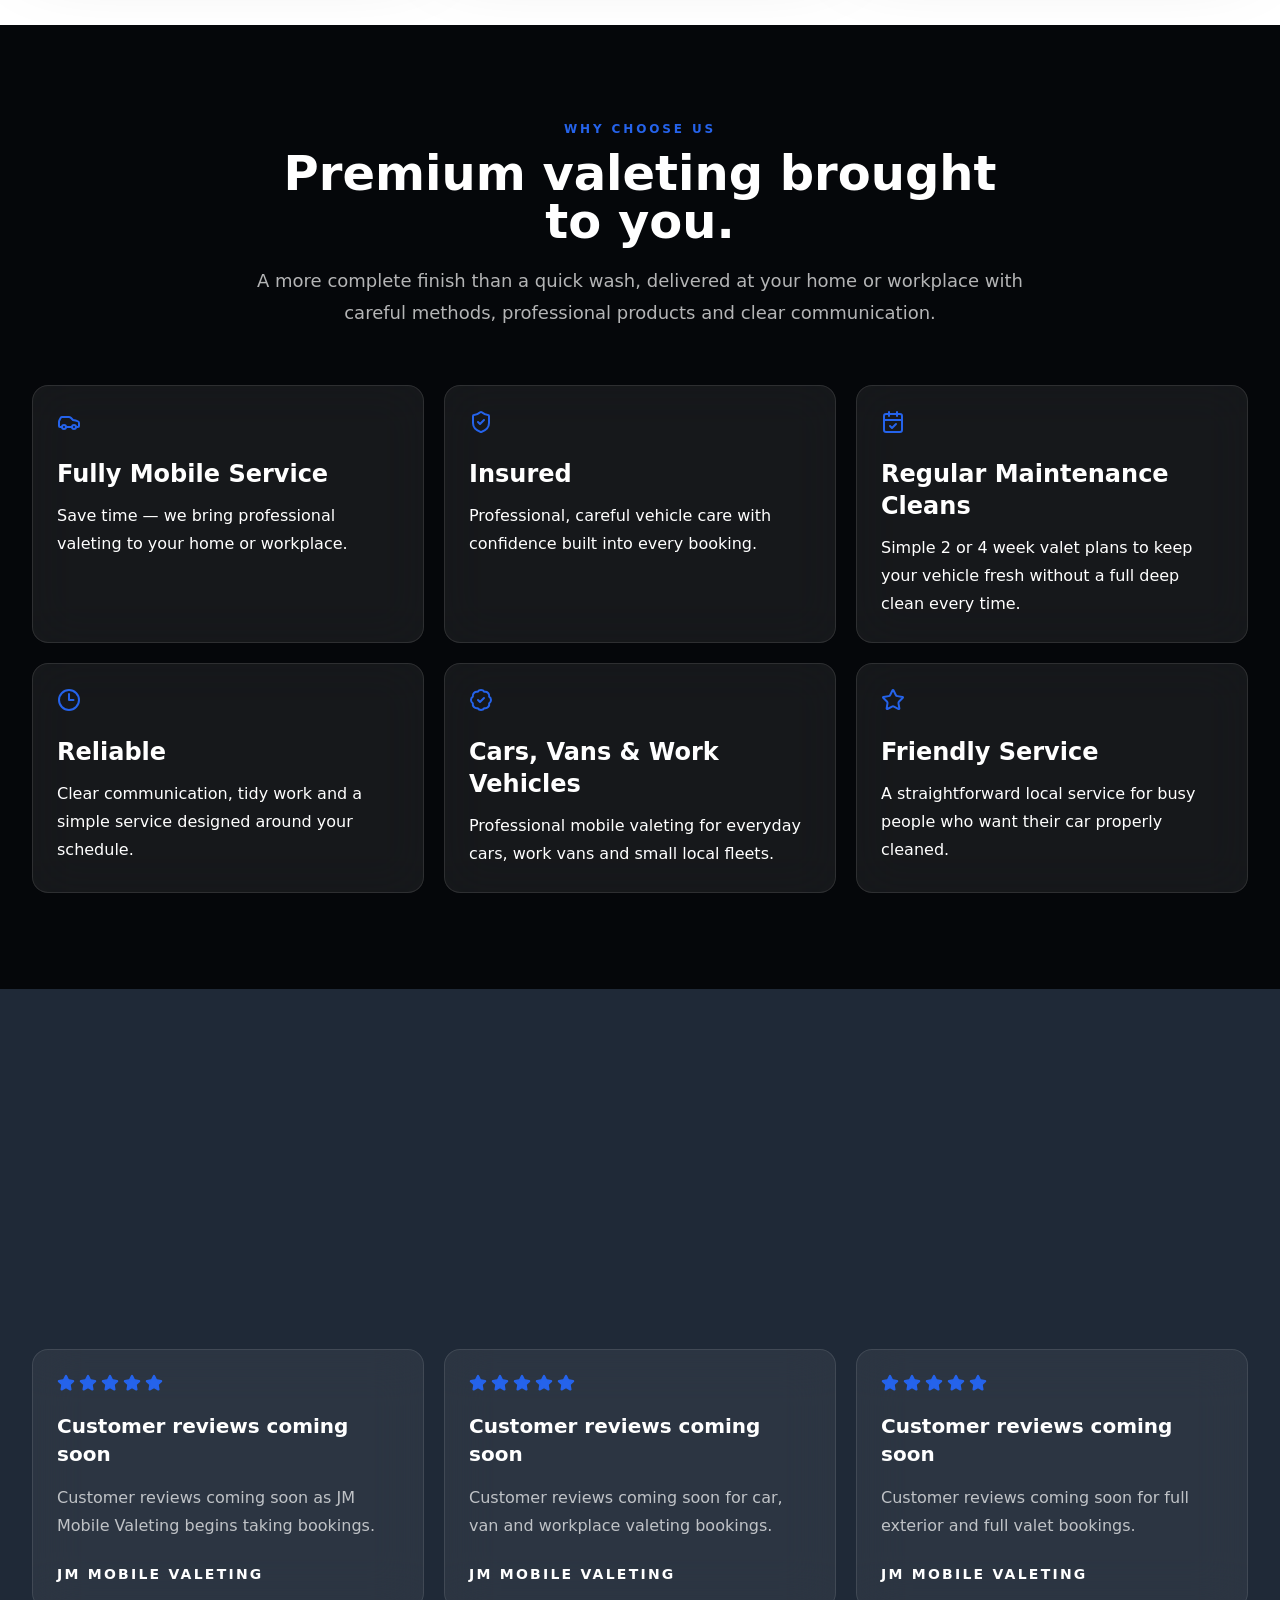
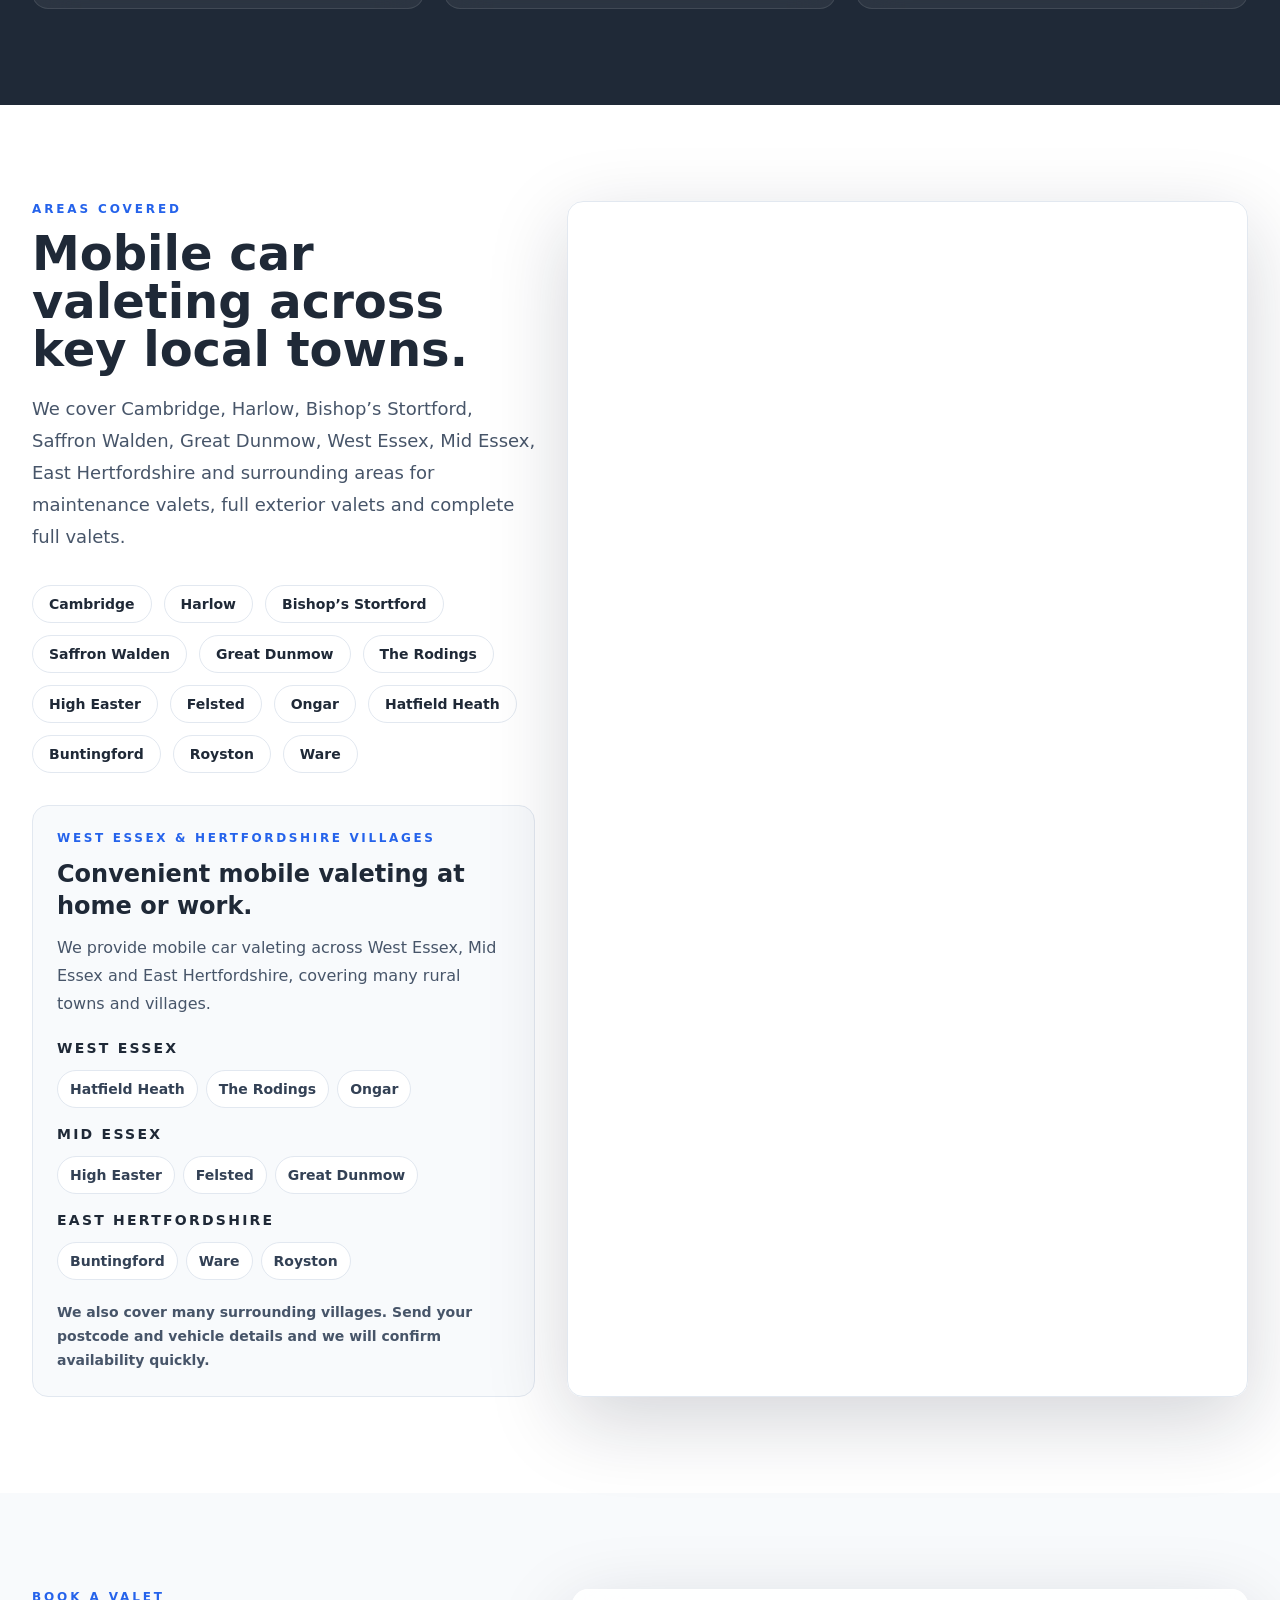
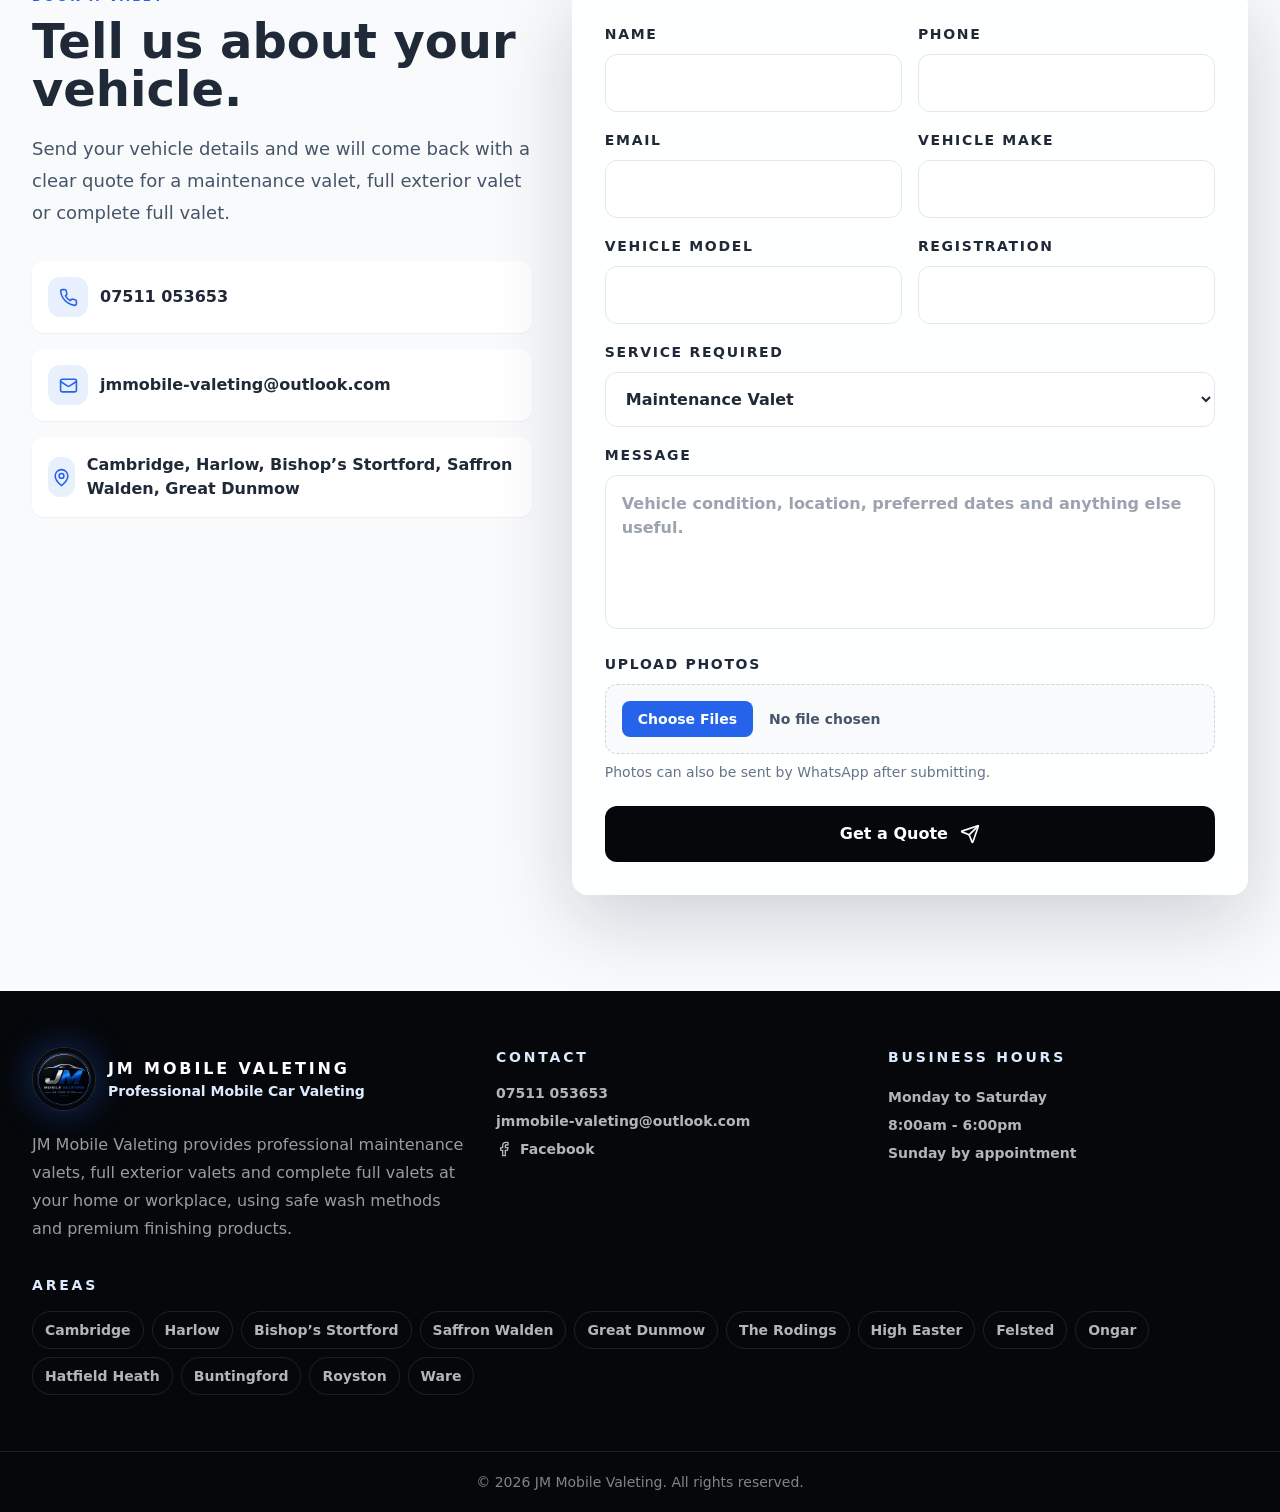
==== commit 8b982284: "Add files via upload" ====
--- a/locations/bishops-stortford/index.html
+++ b/locations/bishops-stortford/index.html
@@ -10,7 +10,7 @@
     <meta property="og:image" content="../../valeting-photos/hero-luxury-valeting.jpg" />
     <link rel="icon" href="../../favicon.svg" type="image/svg+xml" />
     <title>JM Mobile Valeting | Premium Mobile Valeting</title>
-    <script type="module" crossorigin src="../../assets/index-QM0Ic4IW.js"></script>
+    <script type="module" crossorigin src="../../assets/index-nQr1p2_e.js"></script>
     <link rel="stylesheet" crossorigin href="../../assets/index-C_RmNfCU.css">
   </head>
   <body>
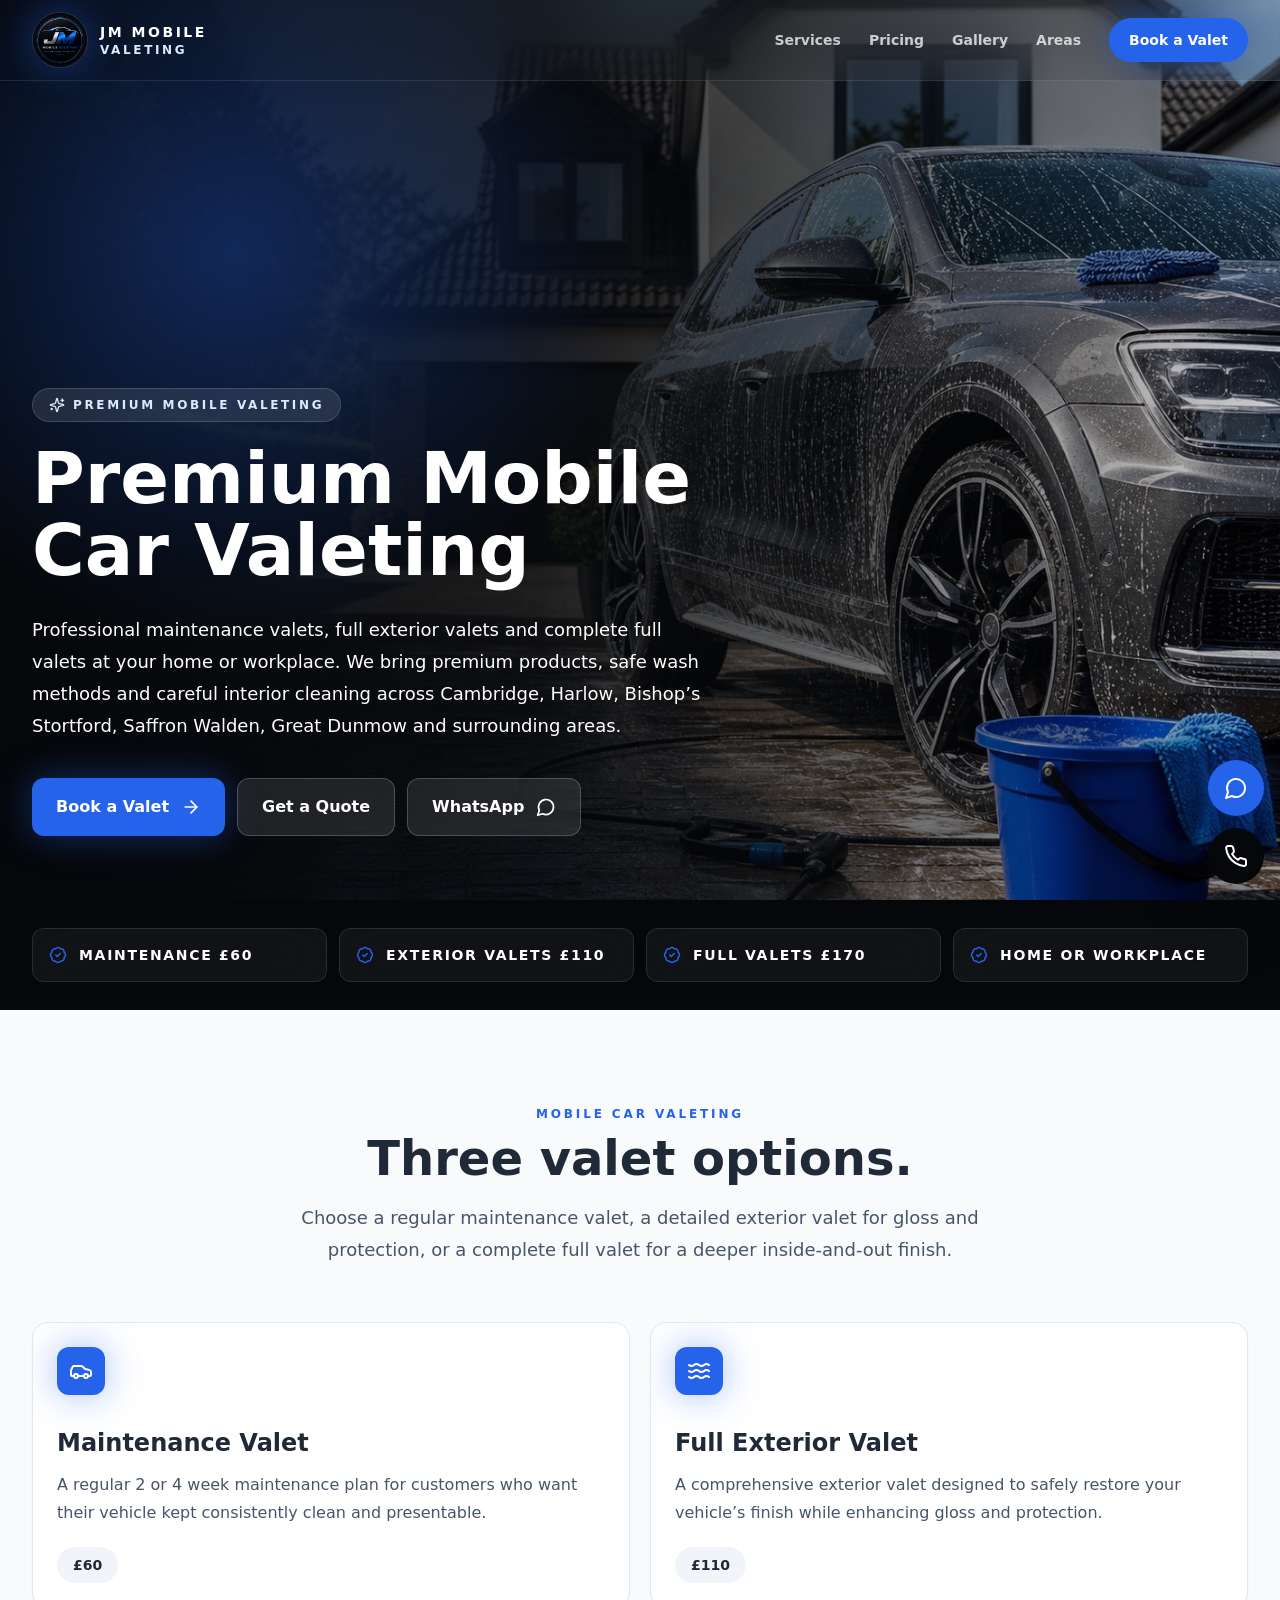
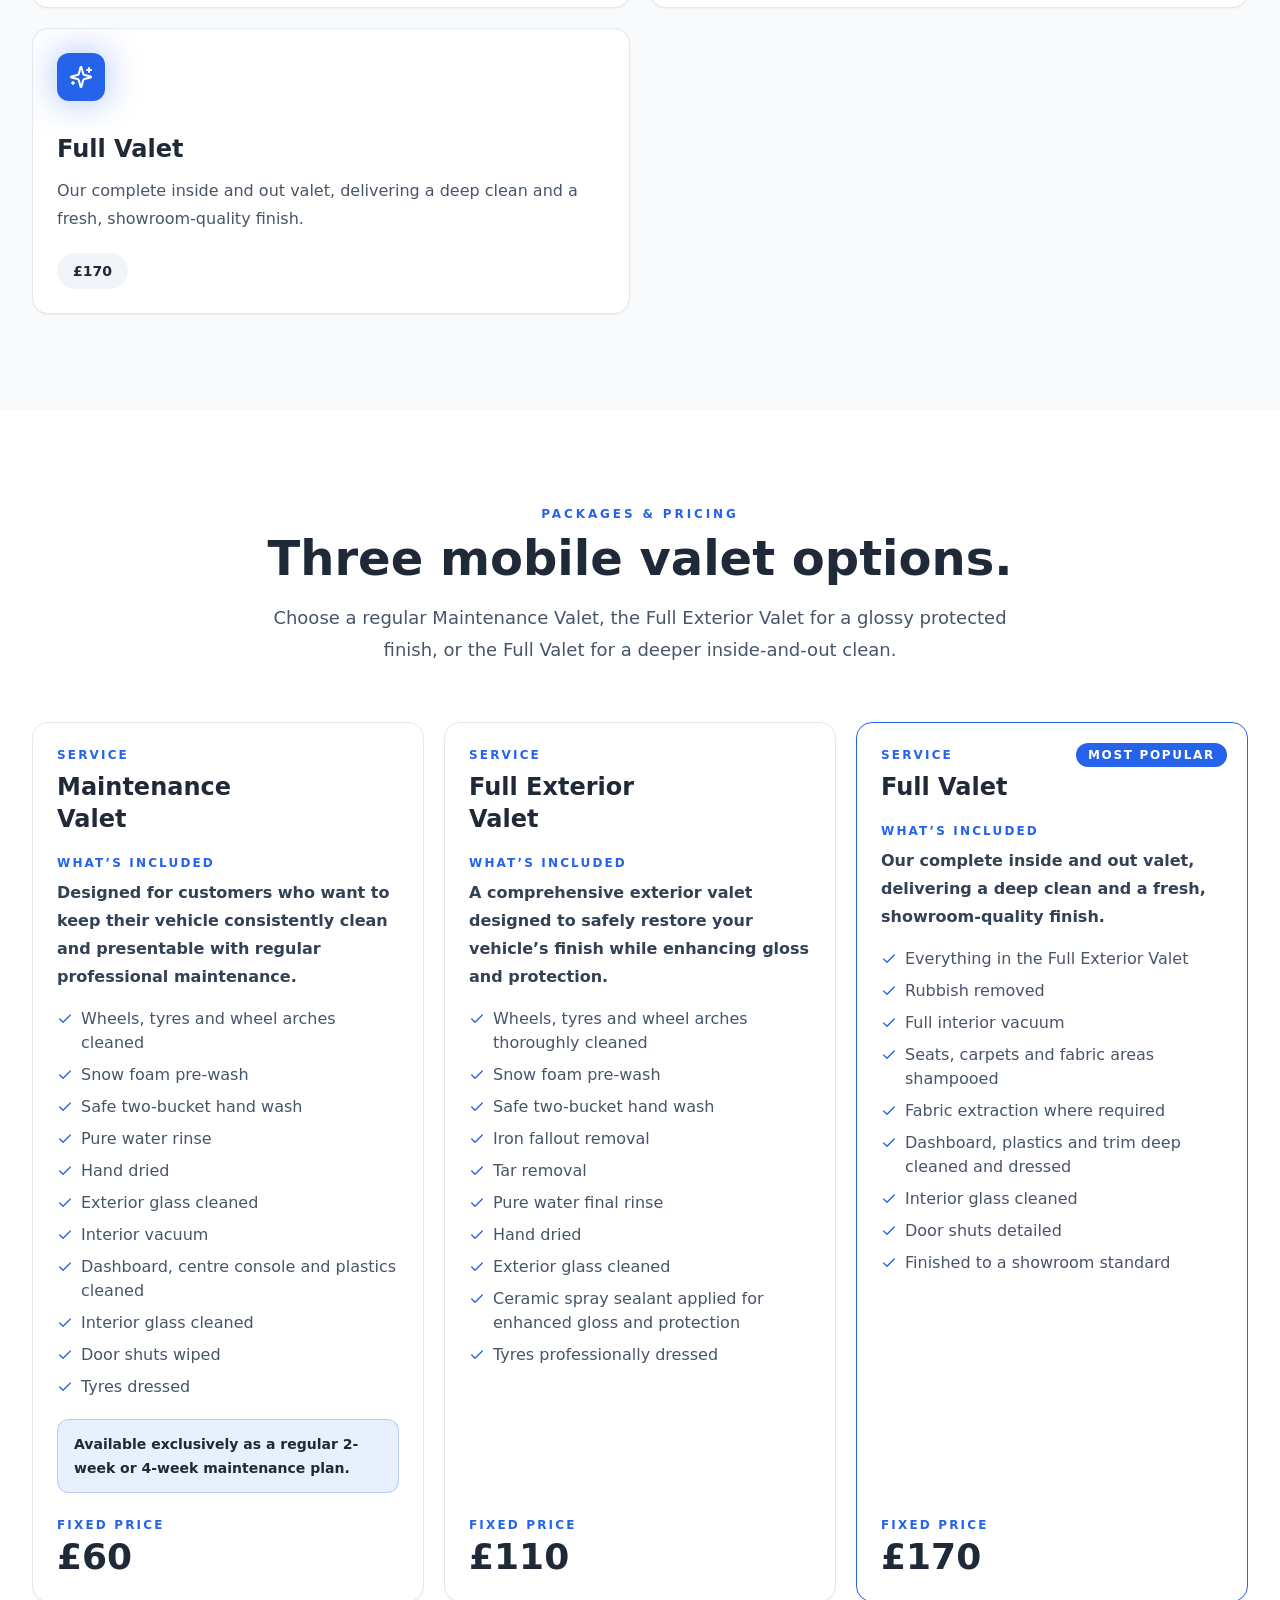
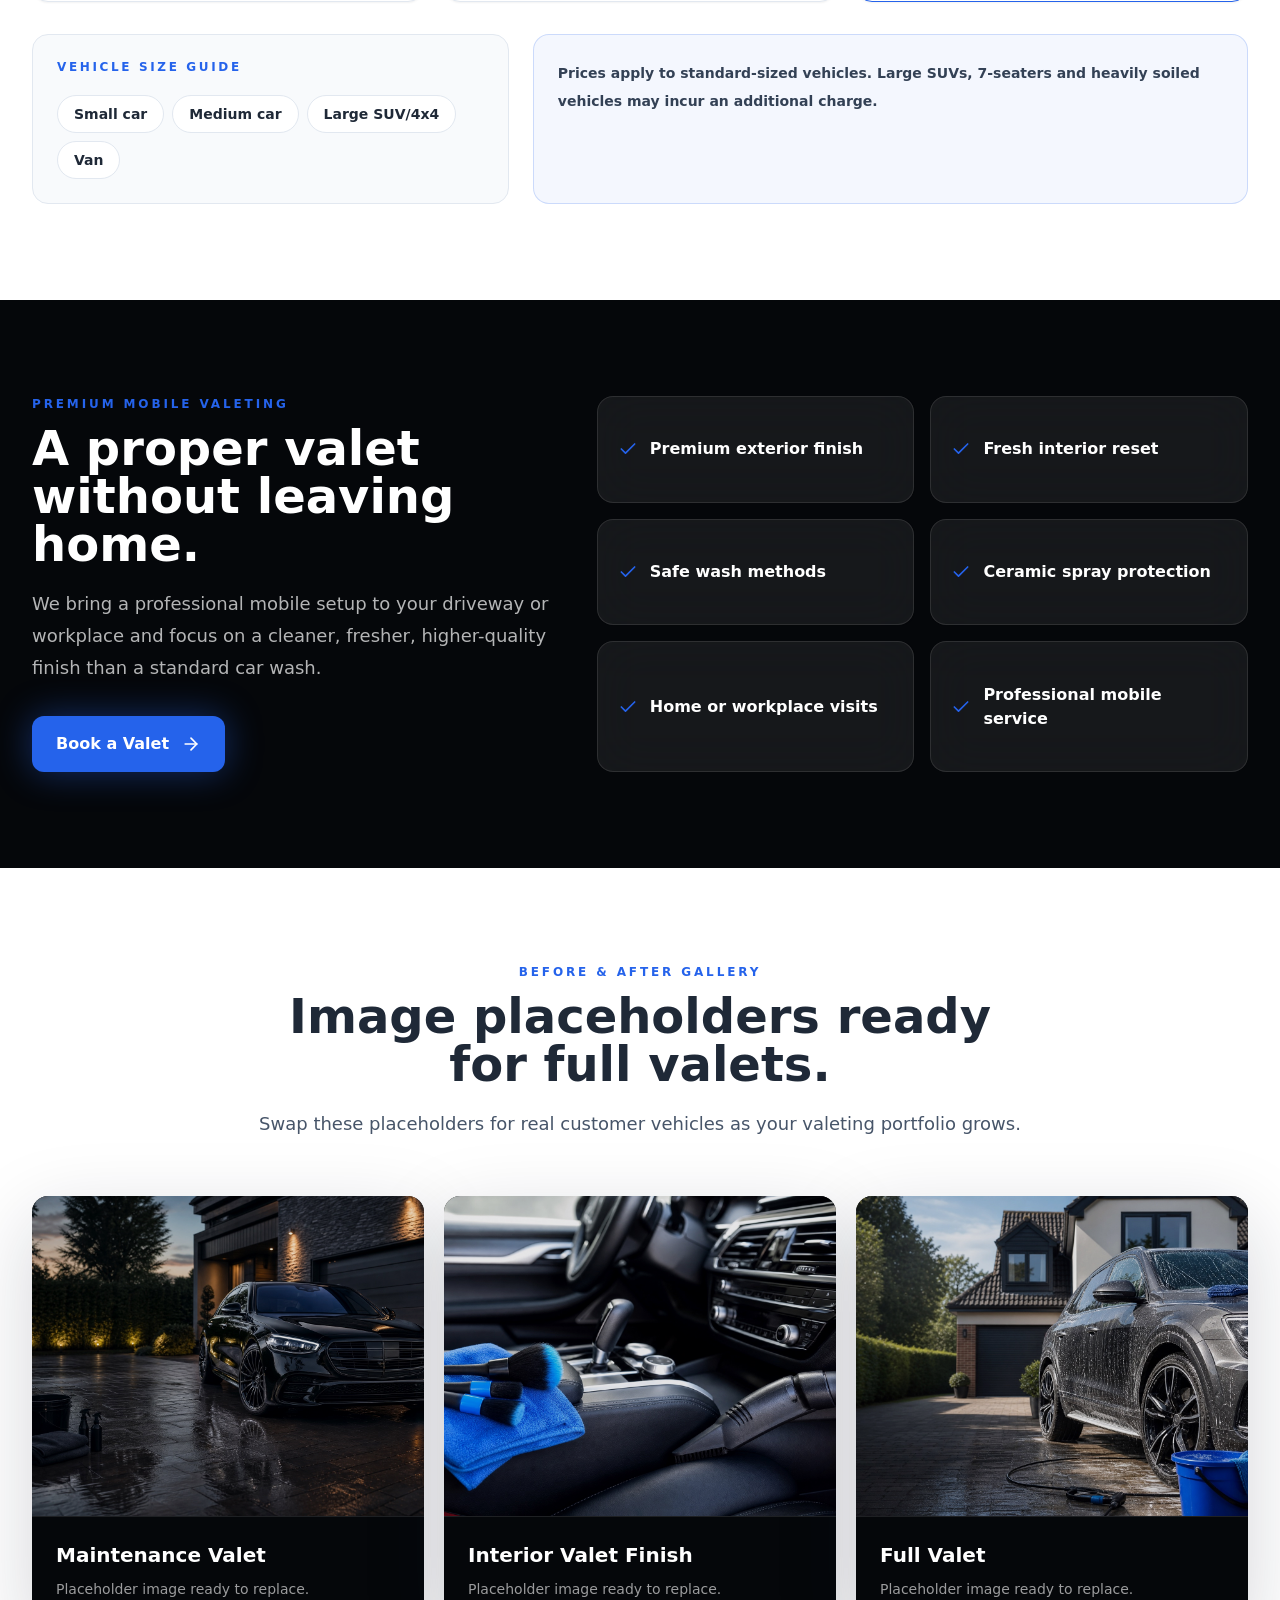
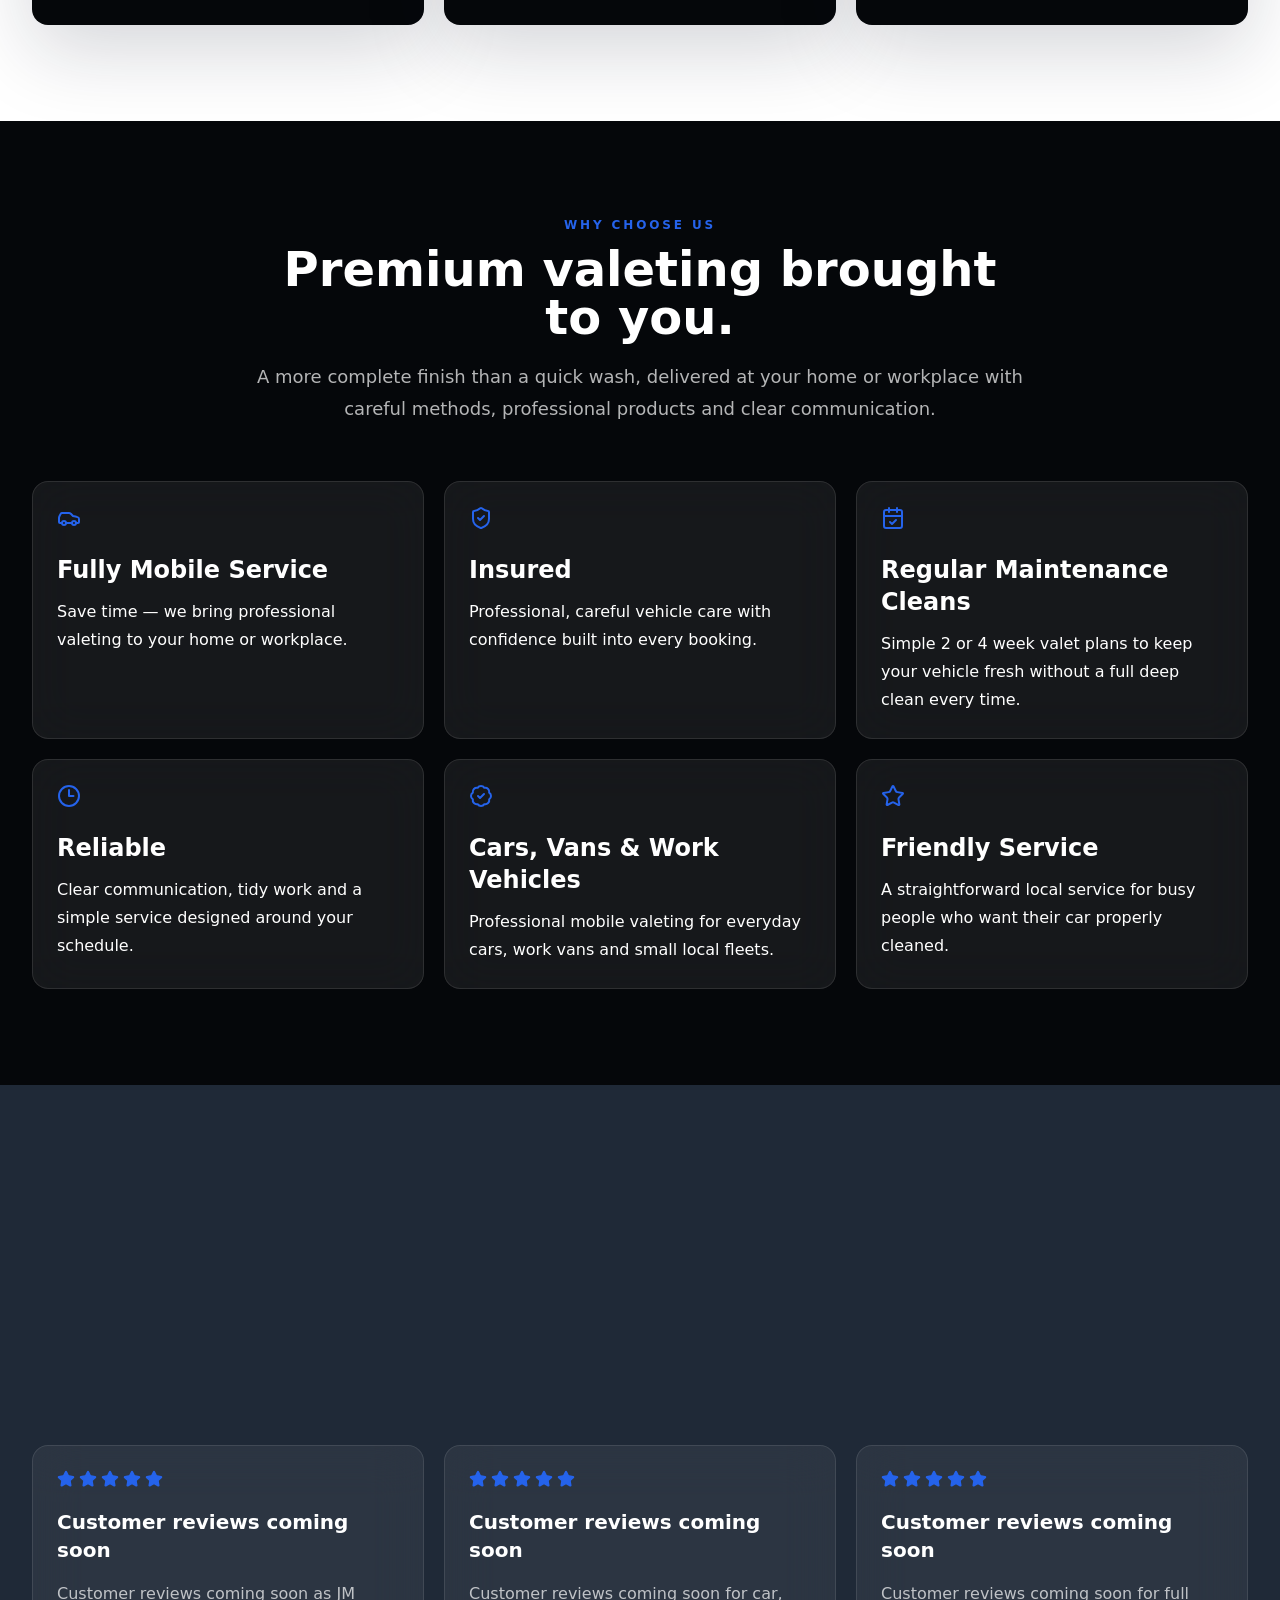
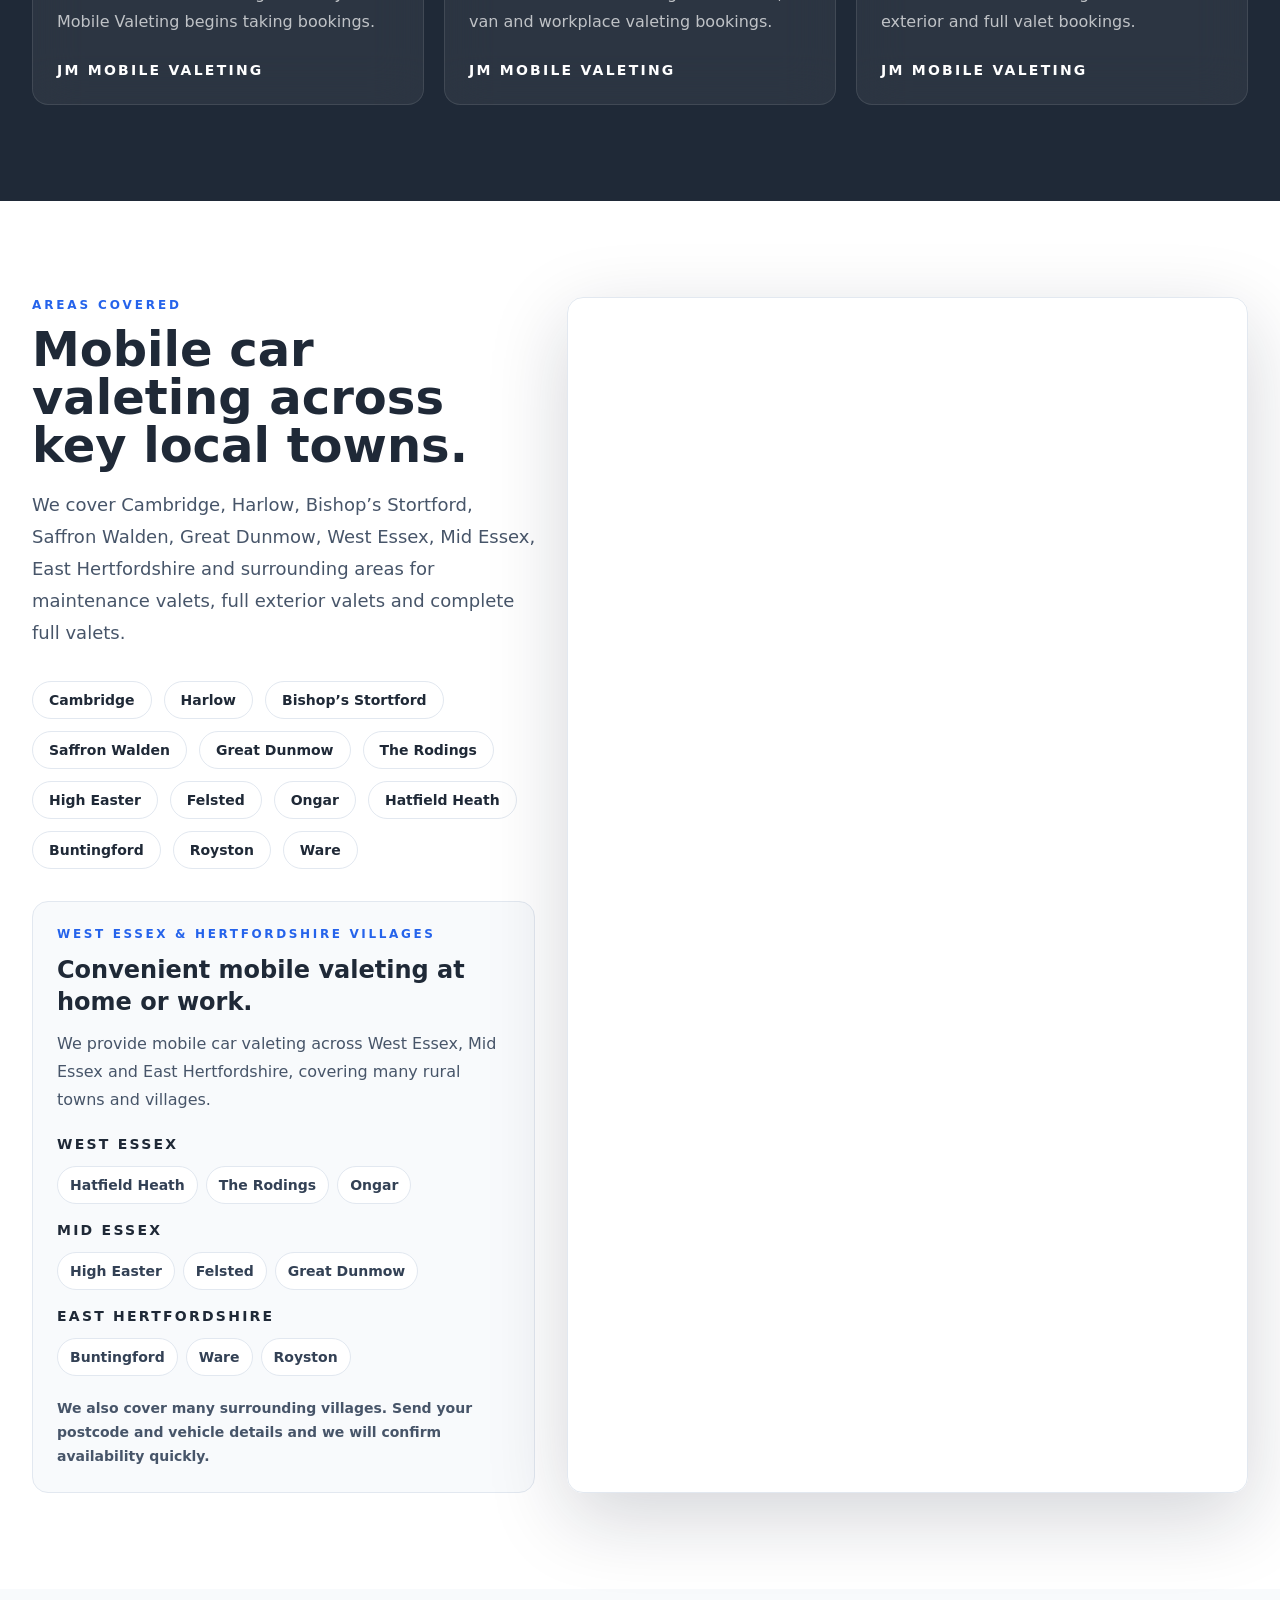
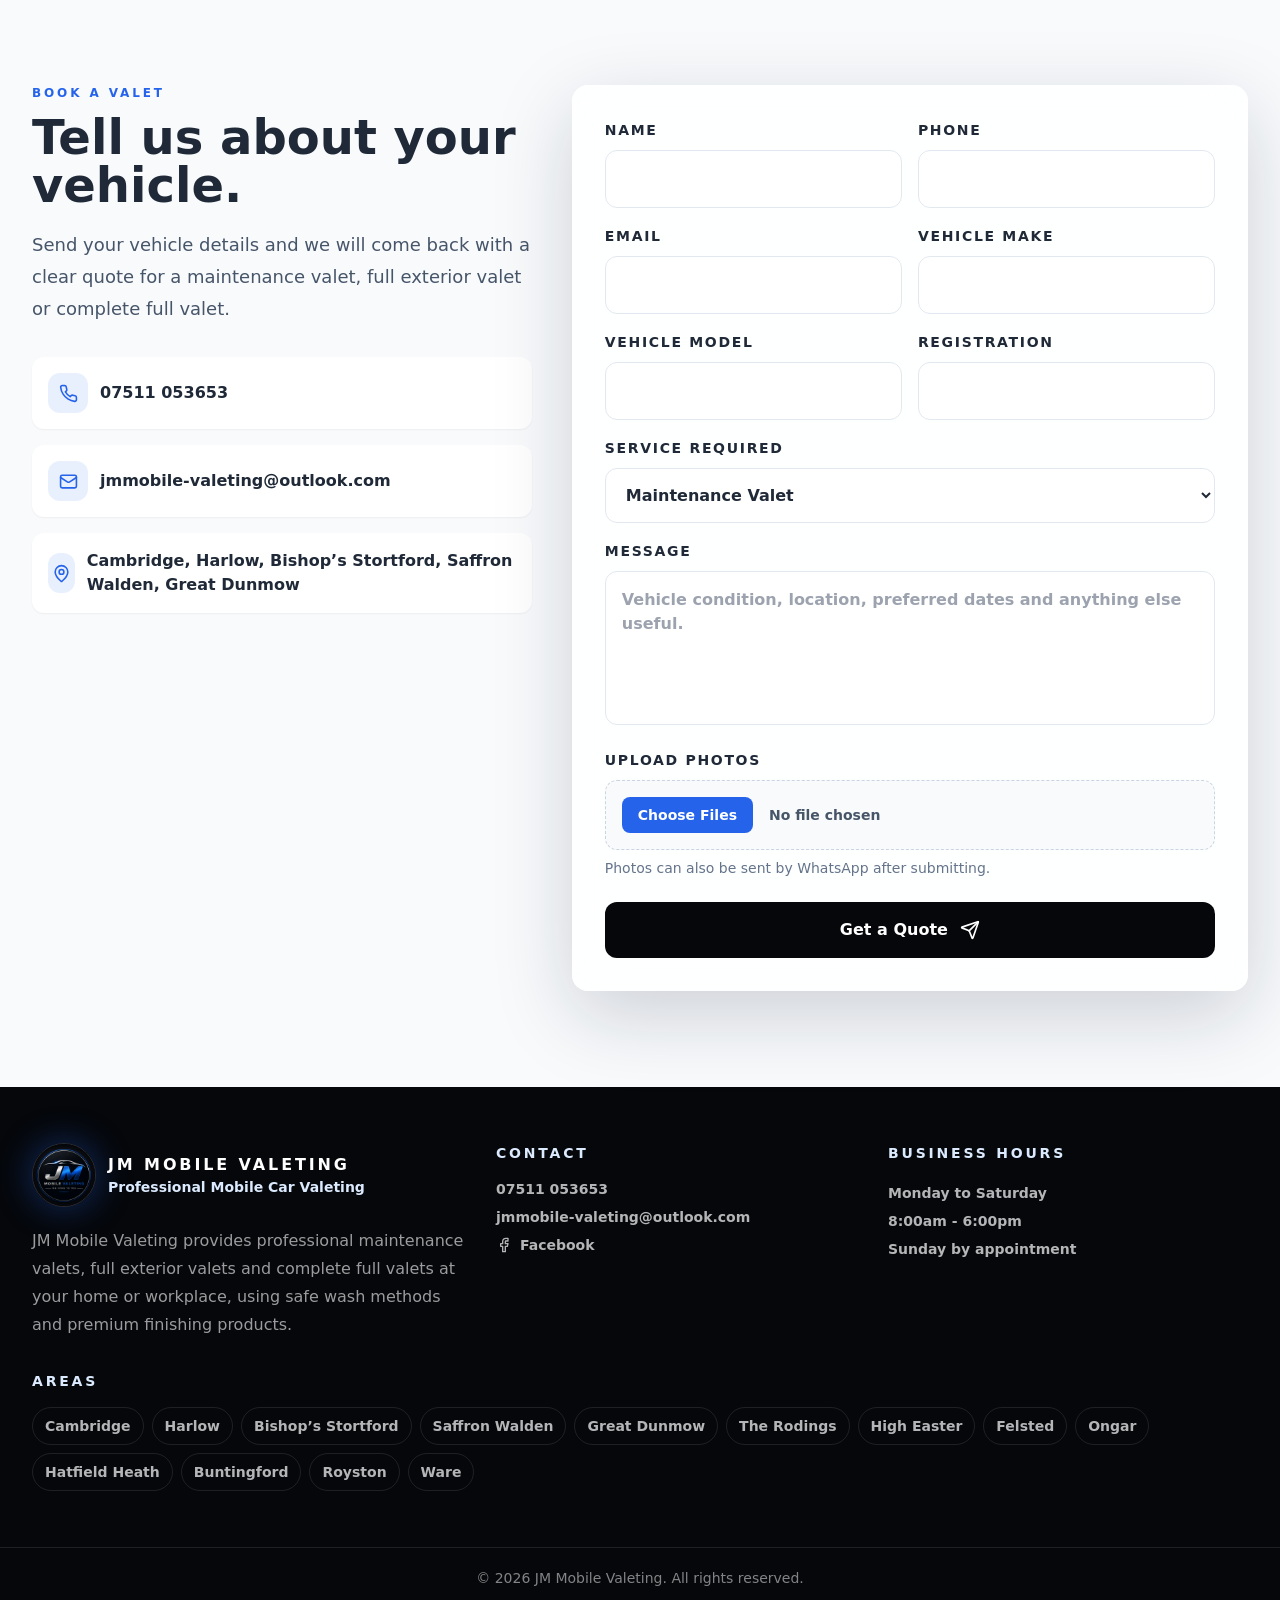
==== commit b3846971: "Add files via upload" ====
--- a/locations/bishops-stortford/index.html
+++ b/locations/bishops-stortford/index.html
@@ -3,15 +3,15 @@
   <head>
     <meta charset="UTF-8" />
     <meta name="viewport" content="width=device-width, initial-scale=1.0" />
-    <meta name="description" content="Premium mobile car valeting across Cambridge, Harlow, Bishop's Stortford, Saffron Walden, Great Dunmow, West Essex, Mid Essex and East Hertfordshire. Full exterior valets and complete full valets at your home or workplace." />
+    <meta name="description" content="Mobile car valeting across Cambridge, Harlow, Bishop's Stortford, Saffron Walden, Great Dunmow, West Essex, Mid Essex and East Hertfordshire. Maintenance valets at £60, full exterior valets at £110 and full valets at £170." />
     <meta property="og:title" content="JM Mobile Valeting | Premium Mobile Valeting" />
-    <meta property="og:description" content="Professional mobile valeting at your home or workplace. Full exterior valets from £100 and complete full valets from £140." />
+    <meta property="og:description" content="Professional mobile valeting at your home or workplace. Maintenance valets at £60, full exterior valets at £110 and full valets at £170." />
     <meta property="og:type" content="website" />
     <meta property="og:image" content="../../valeting-photos/hero-luxury-valeting.jpg" />
     <link rel="icon" href="../../favicon.svg" type="image/svg+xml" />
     <title>JM Mobile Valeting | Premium Mobile Valeting</title>
-    <script type="module" crossorigin src="../../assets/index-nQr1p2_e.js"></script>
-    <link rel="stylesheet" crossorigin href="../../assets/index-C_RmNfCU.css">
+    <script type="module" crossorigin src="../../assets/index-CVUtktS8.js"></script>
+    <link rel="stylesheet" crossorigin href="../../assets/index-C4DfrGxs.css">
   </head>
   <body>
     <div id="root"></div>
--- a/assets/index-C4DfrGxs.css
+++ b/assets/index-C4DfrGxs.css
@@ -0,0 +1 @@
+*,:before,:after{--tw-border-spacing-x: 0;--tw-border-spacing-y: 0;--tw-translate-x: 0;--tw-translate-y: 0;--tw-rotate: 0;--tw-skew-x: 0;--tw-skew-y: 0;--tw-scale-x: 1;--tw-scale-y: 1;--tw-pan-x: ;--tw-pan-y: ;--tw-pinch-zoom: ;--tw-scroll-snap-strictness: proximity;--tw-gradient-from-position: ;--tw-gradient-via-position: ;--tw-gradient-to-position: ;--tw-ordinal: ;--tw-slashed-zero: ;--tw-numeric-figure: ;--tw-numeric-spacing: ;--tw-numeric-fraction: ;--tw-ring-inset: ;--tw-ring-offset-width: 0px;--tw-ring-offset-color: #fff;--tw-ring-color: rgb(59 130 246 / .5);--tw-ring-offset-shadow: 0 0 #0000;--tw-ring-shadow: 0 0 #0000;--tw-shadow: 0 0 #0000;--tw-shadow-colored: 0 0 #0000;--tw-blur: ;--tw-brightness: ;--tw-contrast: ;--tw-grayscale: ;--tw-hue-rotate: ;--tw-invert: ;--tw-saturate: ;--tw-sepia: ;--tw-drop-shadow: ;--tw-backdrop-blur: ;--tw-backdrop-brightness: ;--tw-backdrop-contrast: ;--tw-backdrop-grayscale: ;--tw-backdrop-hue-rotate: ;--tw-backdrop-invert: ;--tw-backdrop-opacity: ;--tw-backdrop-saturate: ;--tw-backdrop-sepia: ;--tw-contain-size: ;--tw-contain-layout: ;--tw-contain-paint: ;--tw-contain-style: }::backdrop{--tw-border-spacing-x: 0;--tw-border-spacing-y: 0;--tw-translate-x: 0;--tw-translate-y: 0;--tw-rotate: 0;--tw-skew-x: 0;--tw-skew-y: 0;--tw-scale-x: 1;--tw-scale-y: 1;--tw-pan-x: ;--tw-pan-y: ;--tw-pinch-zoom: ;--tw-scroll-snap-strictness: proximity;--tw-gradient-from-position: ;--tw-gradient-via-position: ;--tw-gradient-to-position: ;--tw-ordinal: ;--tw-slashed-zero: ;--tw-numeric-figure: ;--tw-numeric-spacing: ;--tw-numeric-fraction: ;--tw-ring-inset: ;--tw-ring-offset-width: 0px;--tw-ring-offset-color: #fff;--tw-ring-color: rgb(59 130 246 / .5);--tw-ring-offset-shadow: 0 0 #0000;--tw-ring-shadow: 0 0 #0000;--tw-shadow: 0 0 #0000;--tw-shadow-colored: 0 0 #0000;--tw-blur: ;--tw-brightness: ;--tw-contrast: ;--tw-grayscale: ;--tw-hue-rotate: ;--tw-invert: ;--tw-saturate: ;--tw-sepia: ;--tw-drop-shadow: ;--tw-backdrop-blur: ;--tw-backdrop-brightness: ;--tw-backdrop-contrast: ;--tw-backdrop-grayscale: ;--tw-backdrop-hue-rotate: ;--tw-backdrop-invert: ;--tw-backdrop-opacity: ;--tw-backdrop-saturate: ;--tw-backdrop-sepia: ;--tw-contain-size: ;--tw-contain-layout: ;--tw-contain-paint: ;--tw-contain-style: }*,:before,:after{box-sizing:border-box;border-width:0;border-style:solid;border-color:#e5e7eb}:before,:after{--tw-content: ""}html,:host{line-height:1.5;-webkit-text-size-adjust:100%;-moz-tab-size:4;-o-tab-size:4;tab-size:4;font-family:ui-sans-serif,system-ui,sans-serif,"Apple Color Emoji","Segoe UI Emoji",Segoe UI Symbol,"Noto Color Emoji";font-feature-settings:normal;font-variation-settings:normal;-webkit-tap-highlight-color:transparent}body{margin:0;line-height:inherit}hr{height:0;color:inherit;border-top-width:1px}abbr:where([title]){-webkit-text-decoration:underline dotted;text-decoration:underline dotted}h1,h2,h3,h4,h5,h6{font-size:inherit;font-weight:inherit}a{color:inherit;text-decoration:inherit}b,strong{font-weight:bolder}code,kbd,samp,pre{font-family:ui-monospace,SFMono-Regular,Menlo,Monaco,Consolas,Liberation Mono,Courier New,monospace;font-feature-settings:normal;font-variation-settings:normal;font-size:1em}small{font-size:80%}sub,sup{font-size:75%;line-height:0;position:relative;vertical-align:baseline}sub{bottom:-.25em}sup{top:-.5em}table{text-indent:0;border-color:inherit;border-collapse:collapse}button,input,optgroup,select,textarea{font-family:inherit;font-feature-settings:inherit;font-variation-settings:inherit;font-size:100%;font-weight:inherit;line-height:inherit;letter-spacing:inherit;color:inherit;margin:0;padding:0}button,select{text-transform:none}button,input:where([type=button]),input:where([type=reset]),input:where([type=submit]){-webkit-appearance:button;background-color:transparent;background-image:none}:-moz-focusring{outline:auto}:-moz-ui-invalid{box-shadow:none}progress{vertical-align:baseline}::-webkit-inner-spin-button,::-webkit-outer-spin-button{height:auto}[type=search]{-webkit-appearance:textfield;outline-offset:-2px}::-webkit-search-decoration{-webkit-appearance:none}::-webkit-file-upload-button{-webkit-appearance:button;font:inherit}summary{display:list-item}blockquote,dl,dd,h1,h2,h3,h4,h5,h6,hr,figure,p,pre{margin:0}fieldset{margin:0;padding:0}legend{padding:0}ol,ul,menu{list-style:none;margin:0;padding:0}dialog{padding:0}textarea{resize:vertical}input::-moz-placeholder,textarea::-moz-placeholder{opacity:1;color:#9ca3af}input::placeholder,textarea::placeholder{opacity:1;color:#9ca3af}button,[role=button]{cursor:pointer}:disabled{cursor:default}img,svg,video,canvas,audio,iframe,embed,object{display:block;vertical-align:middle}img,video{max-width:100%;height:auto}[hidden]:where(:not([hidden=until-found])){display:none}html{scroll-behavior:smooth}body{margin:0;min-width:320px;background:#fff;font-family:Inter,ui-sans-serif,system-ui,sans-serif;-webkit-font-smoothing:antialiased;text-rendering:optimizeLegibility}*{box-sizing:border-box}::-moz-selection{background:#2563eb;color:#fff}::selection{background:#2563eb;color:#fff}.visible{visibility:visible}.fixed{position:fixed}.absolute{position:absolute}.relative{position:relative}.inset-0{inset:0}.inset-x-0{left:0;right:0}.bottom-4{bottom:1rem}.right-4{right:1rem}.right-5{right:1.25rem}.top-0{top:0}.top-4{top:1rem}.top-5{top:1.25rem}.z-50{z-index:50}.mx-auto{margin-left:auto;margin-right:auto}.mb-14{margin-bottom:3.5rem}.mb-3{margin-bottom:.75rem}.mb-5{margin-bottom:1.25rem}.mt-1{margin-top:.25rem}.mt-2{margin-top:.5rem}.mt-3{margin-top:.75rem}.mt-4{margin-top:1rem}.mt-5{margin-top:1.25rem}.mt-6{margin-top:1.5rem}.mt-7{margin-top:1.75rem}.mt-8{margin-top:2rem}.mt-9{margin-top:2.25rem}.mt-auto{margin-top:auto}.block{display:block}.flex{display:flex}.inline-flex{display:inline-flex}.grid{display:grid}.hidden{display:none}.h-10{height:2.5rem}.h-12{height:3rem}.h-14{height:3.5rem}.h-16{height:4rem}.h-20{height:5rem}.h-80{height:20rem}.h-full{height:100%}.h-px{height:1px}.min-h-\[520px\]{min-height:520px}.min-h-\[82vh\]{min-height:82vh}.min-h-screen{min-height:100vh}.w-10{width:2.5rem}.w-12{width:3rem}.w-14{width:3.5rem}.w-16{width:4rem}.w-full{width:100%}.max-w-2xl{max-width:42rem}.max-w-3xl{max-width:48rem}.max-w-7xl{max-width:80rem}.max-w-md{max-width:28rem}.shrink-0{flex-shrink:0}.-translate-x-full{--tw-translate-x: -100%;transform:translate(var(--tw-translate-x),var(--tw-translate-y)) rotate(var(--tw-rotate)) skew(var(--tw-skew-x)) skewY(var(--tw-skew-y)) scaleX(var(--tw-scale-x)) scaleY(var(--tw-scale-y))}.resize-none{resize:none}.flex-col{flex-direction:column}.flex-wrap{flex-wrap:wrap}.place-items-center{place-items:center}.items-end{align-items:flex-end}.items-center{align-items:center}.justify-center{justify-content:center}.justify-between{justify-content:space-between}.gap-1{gap:.25rem}.gap-10{gap:2.5rem}.gap-2{gap:.5rem}.gap-3{gap:.75rem}.gap-4{gap:1rem}.gap-5{gap:1.25rem}.gap-6{gap:1.5rem}.gap-7{gap:1.75rem}.gap-8{gap:2rem}.space-y-2>:not([hidden])~:not([hidden]){--tw-space-y-reverse: 0;margin-top:calc(.5rem * calc(1 - var(--tw-space-y-reverse)));margin-bottom:calc(.5rem * var(--tw-space-y-reverse))}.overflow-hidden{overflow:hidden}.rounded-2xl{border-radius:1rem}.rounded-full{border-radius:9999px}.rounded-xl{border-radius:.75rem}.border{border-width:1px}.border-b{border-bottom-width:1px}.border-t{border-top-width:1px}.border-dashed{border-style:dashed}.border-electric{--tw-border-opacity: 1;border-color:rgb(37 99 235 / var(--tw-border-opacity, 1))}.border-electric\/20{border-color:#2563eb33}.border-electric\/25{border-color:#2563eb40}.border-slate-200{--tw-border-opacity: 1;border-color:rgb(226 232 240 / var(--tw-border-opacity, 1))}.border-slate-300{--tw-border-opacity: 1;border-color:rgb(203 213 225 / var(--tw-border-opacity, 1))}.border-white\/10{border-color:#ffffff1a}.border-white\/15{border-color:#ffffff26}.border-white\/20{border-color:#fff3}.border-white\/70{border-color:#ffffffb3}.bg-\[\#05070a\]{--tw-bg-opacity: 1;background-color:rgb(5 7 10 / var(--tw-bg-opacity, 1))}.bg-electric{--tw-bg-opacity: 1;background-color:rgb(37 99 235 / var(--tw-bg-opacity, 1))}.bg-electric\/10{background-color:#2563eb1a}.bg-electric\/5{background-color:#2563eb0d}.bg-graphite{--tw-bg-opacity: 1;background-color:rgb(31 41 55 / var(--tw-bg-opacity, 1))}.bg-slate-100{--tw-bg-opacity: 1;background-color:rgb(241 245 249 / var(--tw-bg-opacity, 1))}.bg-slate-50{--tw-bg-opacity: 1;background-color:rgb(248 250 252 / var(--tw-bg-opacity, 1))}.bg-white{--tw-bg-opacity: 1;background-color:rgb(255 255 255 / var(--tw-bg-opacity, 1))}.bg-white\/10{background-color:#ffffff1a}.bg-white\/85{background-color:#ffffffd9}.bg-white\/\[0\.05\]{background-color:#ffffff0d}.bg-white\/\[0\.06\]{background-color:#ffffff0f}.bg-white\/\[0\.07\]{background-color:#ffffff12}.bg-\[linear-gradient\(90deg\,\#05070a_0\%\,rgba\(5\,7\,10\,\.88\)_42\%\,rgba\(5\,7\,10\,\.18\)_100\%\)\]{background-image:linear-gradient(90deg,#05070a,#05070ae0 42%,#05070a2e)}.bg-\[linear-gradient\(90deg\,\#05070a_0\%\,rgba\(5\,7\,10\,\.88\)_46\%\,rgba\(5\,7\,10\,\.24\)_100\%\)\]{background-image:linear-gradient(90deg,#05070a,#05070ae0 46%,#05070a3d)}.bg-\[radial-gradient\(circle_at_18\%_28\%\,rgba\(37\,99\,235\,\.34\)\,transparent_32\%\)\]{background-image:radial-gradient(circle at 18% 28%,rgba(37,99,235,.34),transparent 32%)}.bg-gradient-to-r{background-image:linear-gradient(to right,var(--tw-gradient-stops))}.from-transparent{--tw-gradient-from: transparent var(--tw-gradient-from-position);--tw-gradient-to: rgb(0 0 0 / 0) var(--tw-gradient-to-position);--tw-gradient-stops: var(--tw-gradient-from), var(--tw-gradient-to)}.via-electric{--tw-gradient-to: rgb(37 99 235 / 0) var(--tw-gradient-to-position);--tw-gradient-stops: var(--tw-gradient-from), #2563EB var(--tw-gradient-via-position), var(--tw-gradient-to)}.to-transparent{--tw-gradient-to: transparent var(--tw-gradient-to-position)}.object-cover{-o-object-fit:cover;object-fit:cover}.p-4{padding:1rem}.p-5{padding:1.25rem}.p-6{padding:1.5rem}.px-3{padding-left:.75rem;padding-right:.75rem}.px-4{padding-left:1rem;padding-right:1rem}.px-5{padding-left:1.25rem;padding-right:1.25rem}.px-6{padding-left:1.5rem;padding-right:1.5rem}.py-1{padding-top:.25rem;padding-bottom:.25rem}.py-14{padding-top:3.5rem;padding-bottom:3.5rem}.py-2{padding-top:.5rem;padding-bottom:.5rem}.py-24{padding-top:6rem;padding-bottom:6rem}.py-3{padding-top:.75rem;padding-bottom:.75rem}.py-4{padding-top:1rem;padding-bottom:1rem}.py-5{padding-top:1.25rem;padding-bottom:1.25rem}.py-7{padding-top:1.75rem;padding-bottom:1.75rem}.pb-16{padding-bottom:4rem}.pr-28{padding-right:7rem}.pt-24{padding-top:6rem}.pt-5{padding-top:1.25rem}.pt-6{padding-top:1.5rem}.text-center{text-align:center}.text-2xl{font-size:1.5rem;line-height:2rem}.text-4xl{font-size:2.25rem;line-height:2.5rem}.text-5xl{font-size:3rem;line-height:1}.text-lg{font-size:1.125rem;line-height:1.75rem}.text-sm{font-size:.875rem;line-height:1.25rem}.text-xl{font-size:1.25rem;line-height:1.75rem}.text-xs{font-size:.75rem;line-height:1rem}.font-black{font-weight:900}.font-bold{font-weight:700}.font-semibold{font-weight:600}.uppercase{text-transform:uppercase}.leading-6{line-height:1.5rem}.leading-7{line-height:1.75rem}.leading-8{line-height:2rem}.leading-\[0\.96\]{line-height:.96}.tracking-\[0\.12em\]{letter-spacing:.12em}.tracking-\[0\.14em\]{letter-spacing:.14em}.tracking-\[0\.16em\]{letter-spacing:.16em}.tracking-\[0\.18em\]{letter-spacing:.18em}.tracking-\[0\.22em\]{letter-spacing:.22em}.tracking-\[0\.24em\]{letter-spacing:.24em}.tracking-\[0\.2em\]{letter-spacing:.2em}.text-blue-100{--tw-text-opacity: 1;color:rgb(219 234 254 / var(--tw-text-opacity, 1))}.text-electric{--tw-text-opacity: 1;color:rgb(37 99 235 / var(--tw-text-opacity, 1))}.text-graphite{--tw-text-opacity: 1;color:rgb(31 41 55 / var(--tw-text-opacity, 1))}.text-slate-500{--tw-text-opacity: 1;color:rgb(100 116 139 / var(--tw-text-opacity, 1))}.text-slate-600{--tw-text-opacity: 1;color:rgb(71 85 105 / var(--tw-text-opacity, 1))}.text-slate-700{--tw-text-opacity: 1;color:rgb(51 65 85 / var(--tw-text-opacity, 1))}.text-white{--tw-text-opacity: 1;color:rgb(255 255 255 / var(--tw-text-opacity, 1))}.text-white\/50{color:#ffffff80}.text-white\/60{color:#fff9}.text-white\/70{color:#ffffffb3}.text-white\/75{color:#ffffffbf}.opacity-90{opacity:.9}.shadow-glow{--tw-shadow: 0 0 36px rgba(37, 99, 235, .42);--tw-shadow-colored: 0 0 36px var(--tw-shadow-color);box-shadow:var(--tw-ring-offset-shadow, 0 0 #0000),var(--tw-ring-shadow, 0 0 #0000),var(--tw-shadow)}.shadow-premium{--tw-shadow: 0 24px 80px rgba(15, 23, 42, .18);--tw-shadow-colored: 0 24px 80px var(--tw-shadow-color);box-shadow:var(--tw-ring-offset-shadow, 0 0 #0000),var(--tw-ring-shadow, 0 0 #0000),var(--tw-shadow)}.shadow-sm{--tw-shadow: 0 1px 2px 0 rgb(0 0 0 / .05);--tw-shadow-colored: 0 1px 2px 0 var(--tw-shadow-color);box-shadow:var(--tw-ring-offset-shadow, 0 0 #0000),var(--tw-ring-shadow, 0 0 #0000),var(--tw-shadow)}.outline-none{outline:2px solid transparent;outline-offset:2px}.backdrop-blur-2xl{--tw-backdrop-blur: blur(40px);-webkit-backdrop-filter:var(--tw-backdrop-blur) var(--tw-backdrop-brightness) var(--tw-backdrop-contrast) var(--tw-backdrop-grayscale) var(--tw-backdrop-hue-rotate) var(--tw-backdrop-invert) var(--tw-backdrop-opacity) var(--tw-backdrop-saturate) var(--tw-backdrop-sepia);backdrop-filter:var(--tw-backdrop-blur) var(--tw-backdrop-brightness) var(--tw-backdrop-contrast) var(--tw-backdrop-grayscale) var(--tw-backdrop-hue-rotate) var(--tw-backdrop-invert) var(--tw-backdrop-opacity) var(--tw-backdrop-saturate) var(--tw-backdrop-sepia)}.backdrop-blur-xl{--tw-backdrop-blur: blur(24px);-webkit-backdrop-filter:var(--tw-backdrop-blur) var(--tw-backdrop-brightness) var(--tw-backdrop-contrast) var(--tw-backdrop-grayscale) var(--tw-backdrop-hue-rotate) var(--tw-backdrop-invert) var(--tw-backdrop-opacity) var(--tw-backdrop-saturate) var(--tw-backdrop-sepia);backdrop-filter:var(--tw-backdrop-blur) var(--tw-backdrop-brightness) var(--tw-backdrop-contrast) var(--tw-backdrop-grayscale) var(--tw-backdrop-hue-rotate) var(--tw-backdrop-invert) var(--tw-backdrop-opacity) var(--tw-backdrop-saturate) var(--tw-backdrop-sepia)}.transition{transition-property:color,background-color,border-color,text-decoration-color,fill,stroke,opacity,box-shadow,transform,filter,backdrop-filter;transition-timing-function:cubic-bezier(.4,0,.2,1);transition-duration:.15s}.duration-700{transition-duration:.7s}.file\:mr-4::file-selector-button{margin-right:1rem}.file\:rounded-lg::file-selector-button{border-radius:.5rem}.file\:border-0::file-selector-button{border-width:0px}.file\:bg-electric::file-selector-button{--tw-bg-opacity: 1;background-color:rgb(37 99 235 / var(--tw-bg-opacity, 1))}.file\:px-4::file-selector-button{padding-left:1rem;padding-right:1rem}.file\:py-2::file-selector-button{padding-top:.5rem;padding-bottom:.5rem}.file\:font-black::file-selector-button{font-weight:900}.file\:text-white::file-selector-button{--tw-text-opacity: 1;color:rgb(255 255 255 / var(--tw-text-opacity, 1))}.hover\:scale-105:hover{--tw-scale-x: 1.05;--tw-scale-y: 1.05;transform:translate(var(--tw-translate-x),var(--tw-translate-y)) rotate(var(--tw-rotate)) skew(var(--tw-skew-x)) skewY(var(--tw-skew-y)) scaleX(var(--tw-scale-x)) scaleY(var(--tw-scale-y))}.hover\:border-electric:hover{--tw-border-opacity: 1;border-color:rgb(37 99 235 / var(--tw-border-opacity, 1))}.hover\:bg-blue-500:hover{--tw-bg-opacity: 1;background-color:rgb(59 130 246 / var(--tw-bg-opacity, 1))}.hover\:bg-electric:hover{--tw-bg-opacity: 1;background-color:rgb(37 99 235 / var(--tw-bg-opacity, 1))}.hover\:bg-white\/20:hover{background-color:#fff3}.hover\:text-blue-100:hover{--tw-text-opacity: 1;color:rgb(219 234 254 / var(--tw-text-opacity, 1))}.hover\:text-electric:hover{--tw-text-opacity: 1;color:rgb(37 99 235 / var(--tw-text-opacity, 1))}.hover\:shadow-premium:hover{--tw-shadow: 0 24px 80px rgba(15, 23, 42, .18);--tw-shadow-colored: 0 24px 80px var(--tw-shadow-color);box-shadow:var(--tw-ring-offset-shadow, 0 0 #0000),var(--tw-ring-shadow, 0 0 #0000),var(--tw-shadow)}.focus\:border-electric:focus{--tw-border-opacity: 1;border-color:rgb(37 99 235 / var(--tw-border-opacity, 1))}.focus\:ring-4:focus{--tw-ring-offset-shadow: var(--tw-ring-inset) 0 0 0 var(--tw-ring-offset-width) var(--tw-ring-offset-color);--tw-ring-shadow: var(--tw-ring-inset) 0 0 0 calc(4px + var(--tw-ring-offset-width)) var(--tw-ring-color);box-shadow:var(--tw-ring-offset-shadow),var(--tw-ring-shadow),var(--tw-shadow, 0 0 #0000)}.focus\:ring-electric\/15:focus{--tw-ring-color: rgb(37 99 235 / .15)}@media(min-width:640px){.sm\:col-span-2{grid-column:span 2 / span 2}.sm\:grid-cols-2{grid-template-columns:repeat(2,minmax(0,1fr))}.sm\:flex-row{flex-direction:row}.sm\:p-8{padding:2rem}.sm\:text-5xl{font-size:3rem;line-height:1}.sm\:text-6xl{font-size:3.75rem;line-height:1}}@media(min-width:768px){.md\:scale-\[1\.03\]{--tw-scale-x: 1.03;--tw-scale-y: 1.03;transform:translate(var(--tw-translate-x),var(--tw-translate-y)) rotate(var(--tw-rotate)) skew(var(--tw-skew-x)) skewY(var(--tw-skew-y)) scaleX(var(--tw-scale-x)) scaleY(var(--tw-scale-y))}.md\:grid-cols-2{grid-template-columns:repeat(2,minmax(0,1fr))}.md\:grid-cols-3{grid-template-columns:repeat(3,minmax(0,1fr))}.md\:grid-cols-4{grid-template-columns:repeat(4,minmax(0,1fr))}.md\:shadow-premium{--tw-shadow: 0 24px 80px rgba(15, 23, 42, .18);--tw-shadow-colored: 0 24px 80px var(--tw-shadow-color);box-shadow:var(--tw-ring-offset-shadow, 0 0 #0000),var(--tw-ring-shadow, 0 0 #0000),var(--tw-shadow)}}@media(min-width:1024px){.lg\:col-span-3{grid-column:span 3 / span 3}.lg\:flex{display:flex}.lg\:scale-\[1\.04\]{--tw-scale-x: 1.04;--tw-scale-y: 1.04;transform:translate(var(--tw-translate-x),var(--tw-translate-y)) rotate(var(--tw-rotate)) skew(var(--tw-skew-x)) skewY(var(--tw-skew-y)) scaleX(var(--tw-scale-x)) scaleY(var(--tw-scale-y))}.lg\:grid-cols-3{grid-template-columns:repeat(3,minmax(0,1fr))}.lg\:grid-cols-\[\.85fr_1\.15fr\]{grid-template-columns:.85fr 1.15fr}.lg\:grid-cols-\[\.8fr_1\.2fr\]{grid-template-columns:.8fr 1.2fr}.lg\:grid-cols-\[\.9fr_1\.1fr\]{grid-template-columns:.9fr 1.1fr}.lg\:grid-cols-\[1\.2fr_1fr_1fr\]{grid-template-columns:1.2fr 1fr 1fr}.lg\:items-stretch{align-items:stretch}.lg\:px-8{padding-left:2rem;padding-right:2rem}.lg\:text-7xl{font-size:4.5rem;line-height:1}}@media(min-width:1280px){.xl\:grid-cols-3{grid-template-columns:repeat(3,minmax(0,1fr))}}
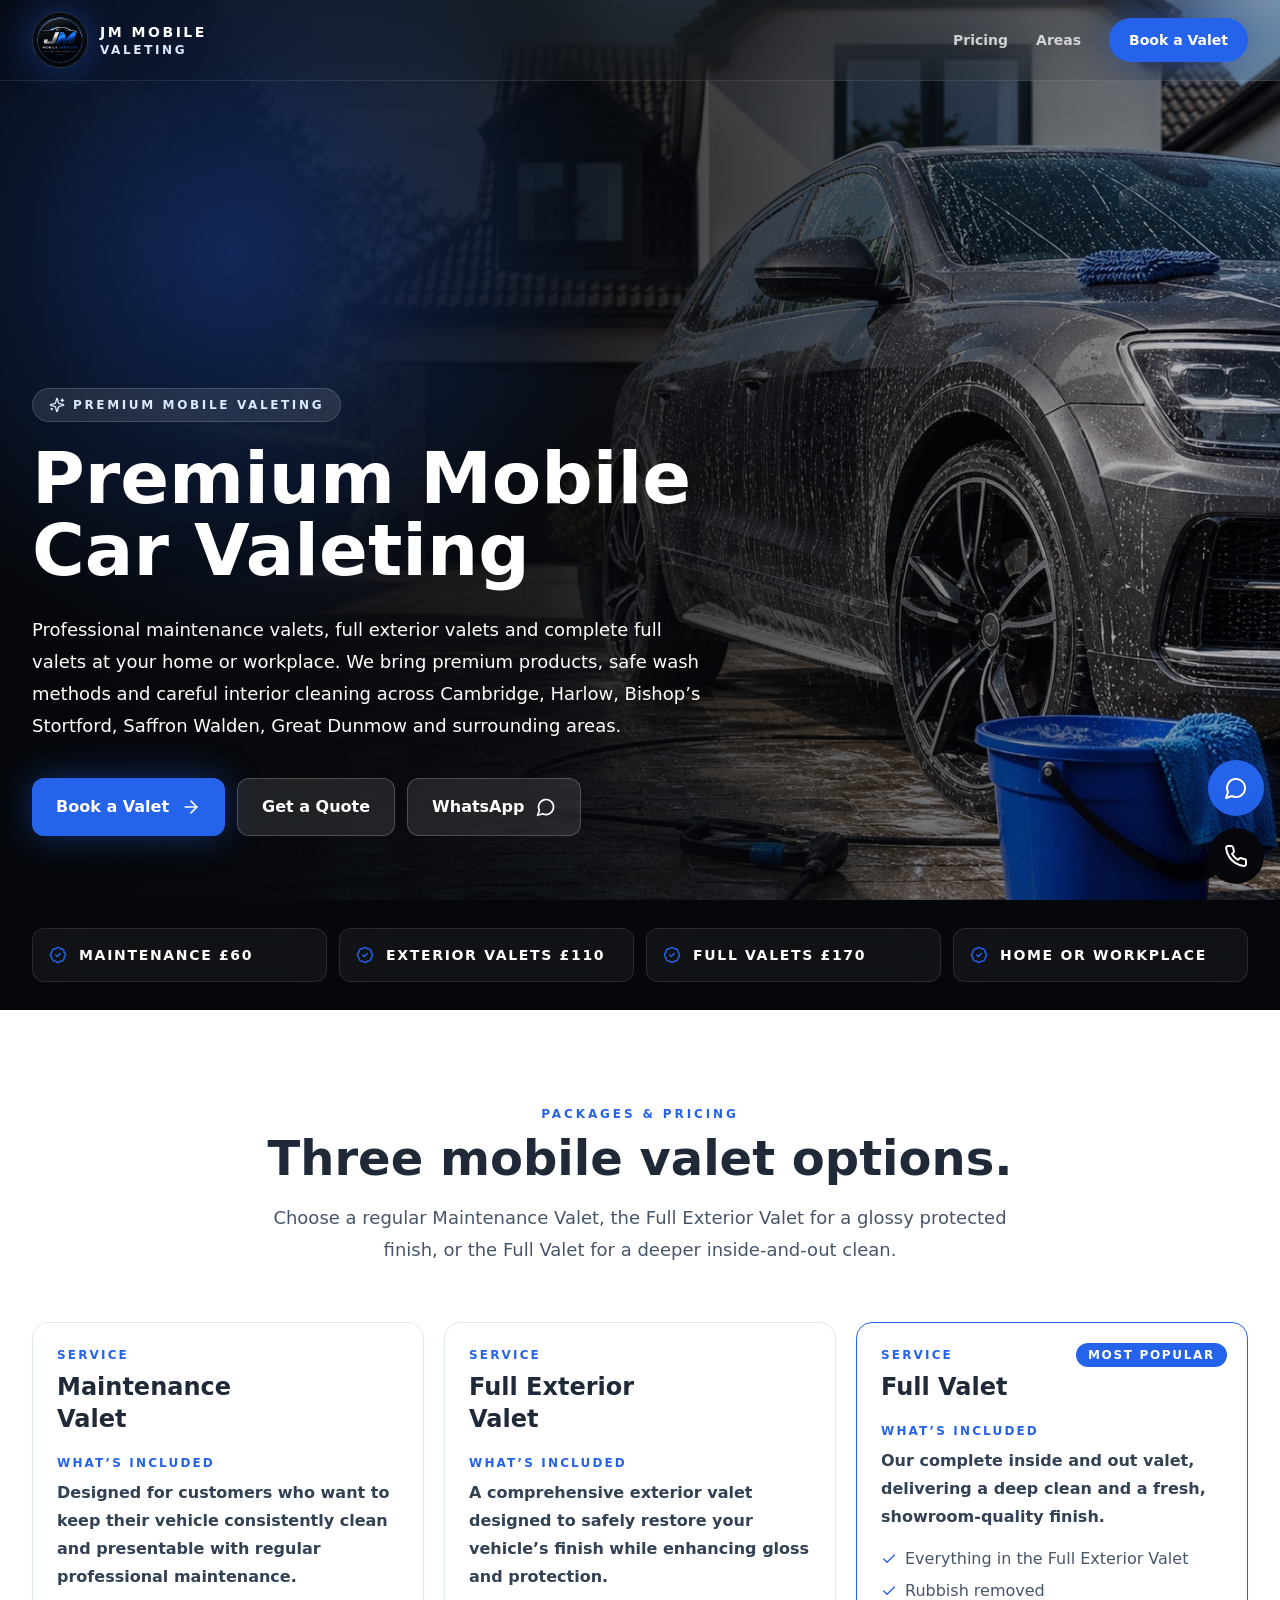
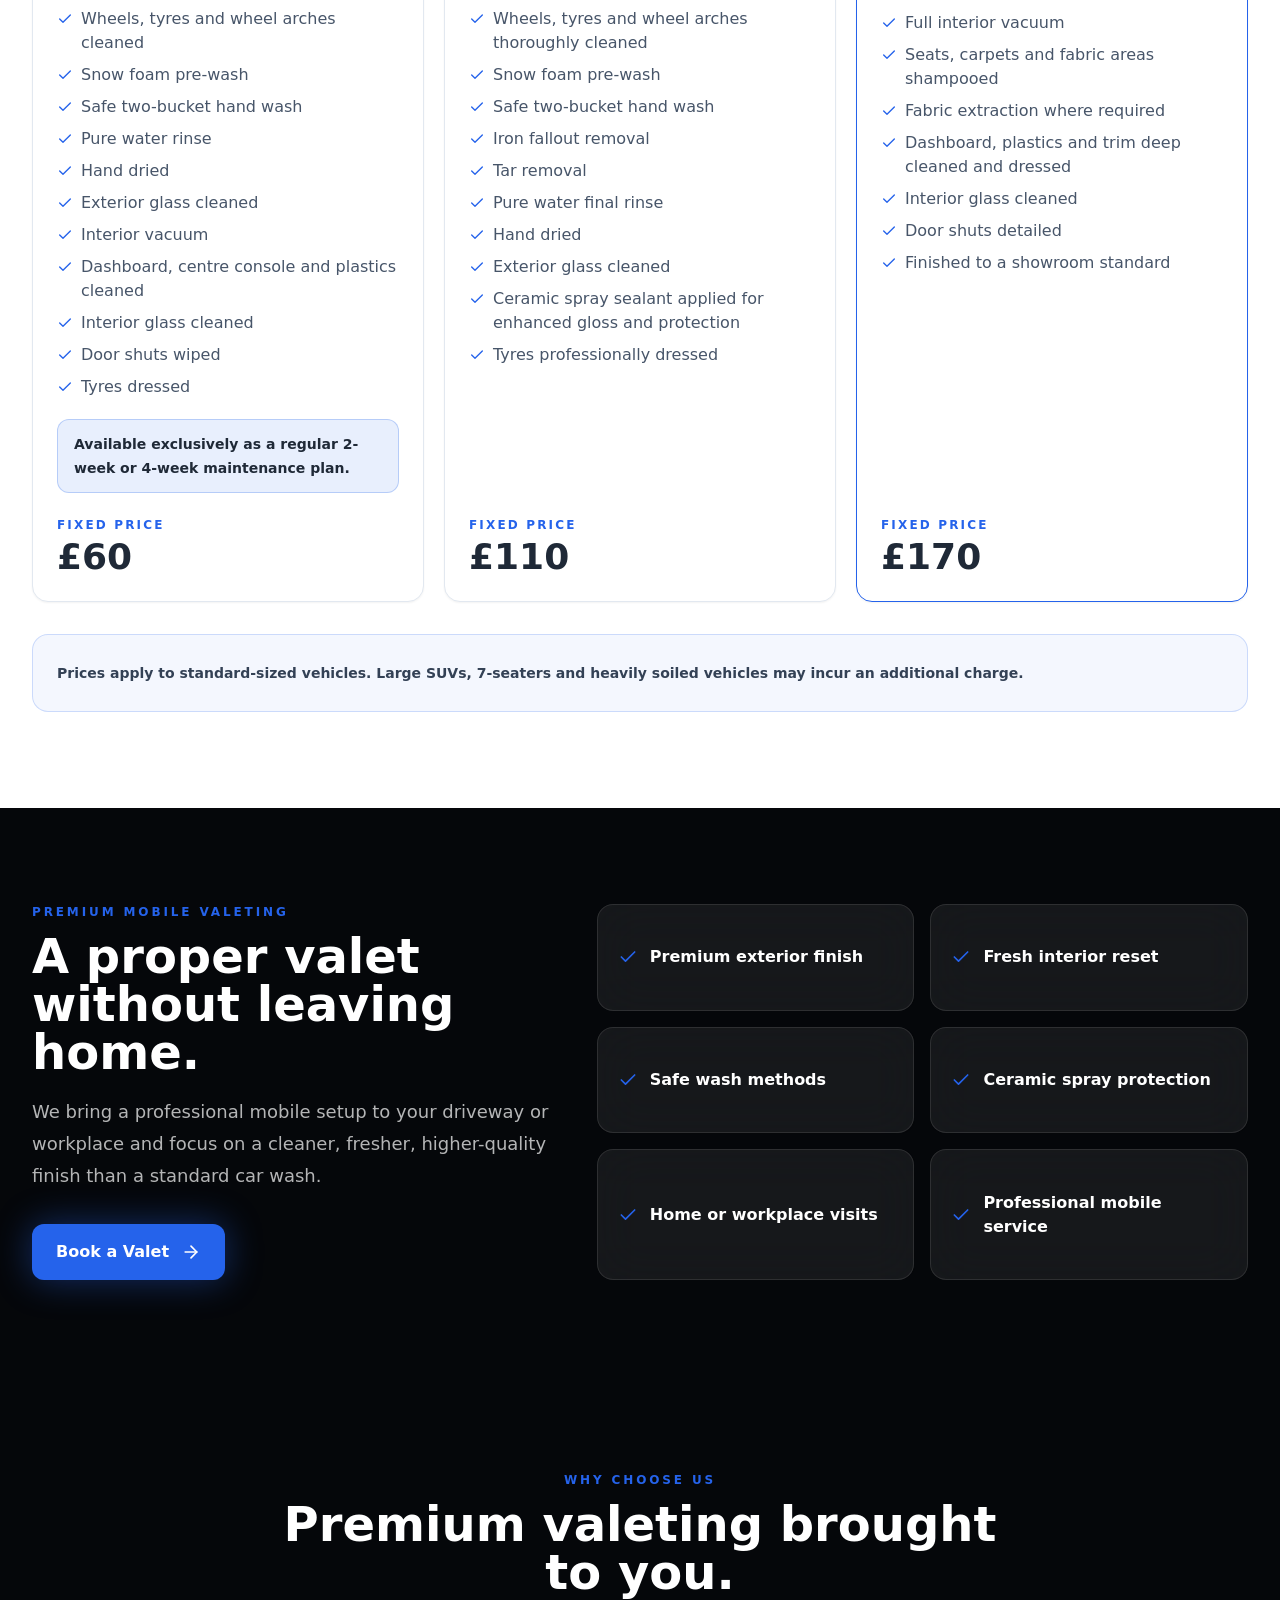
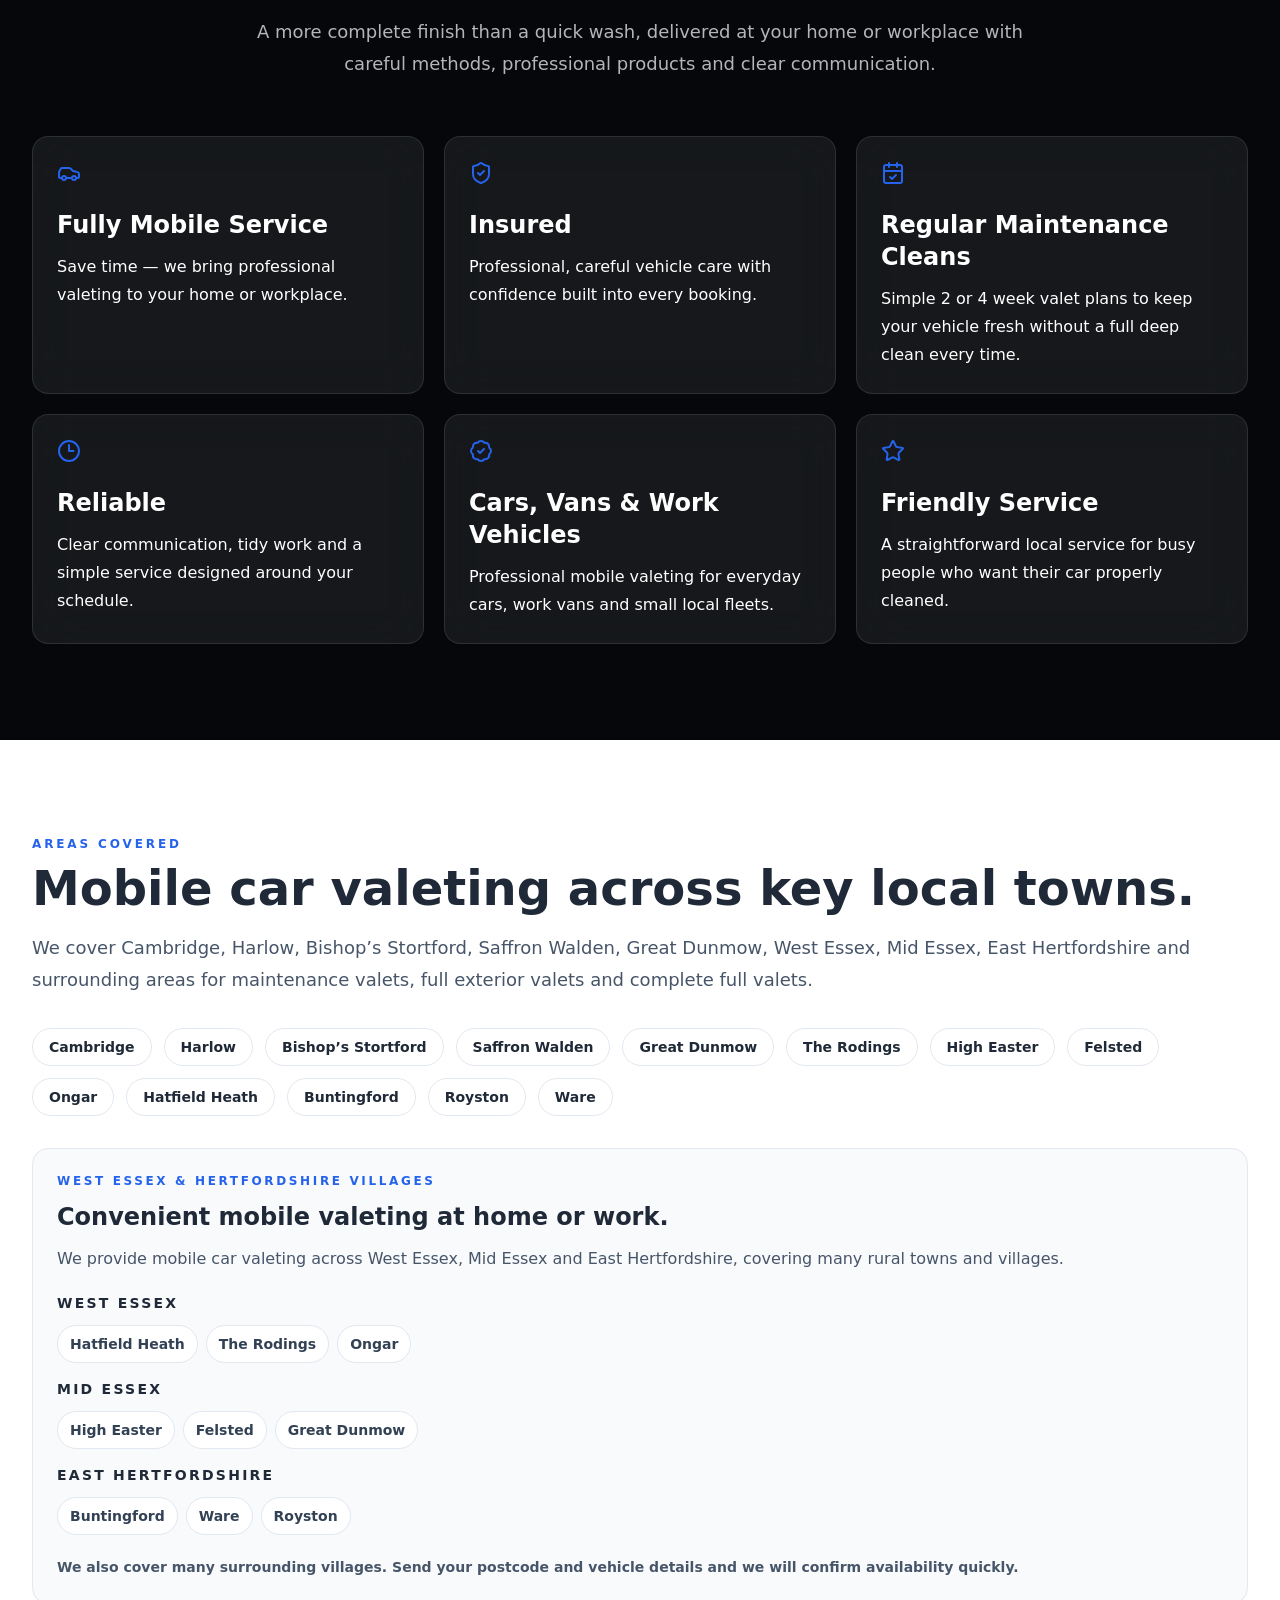
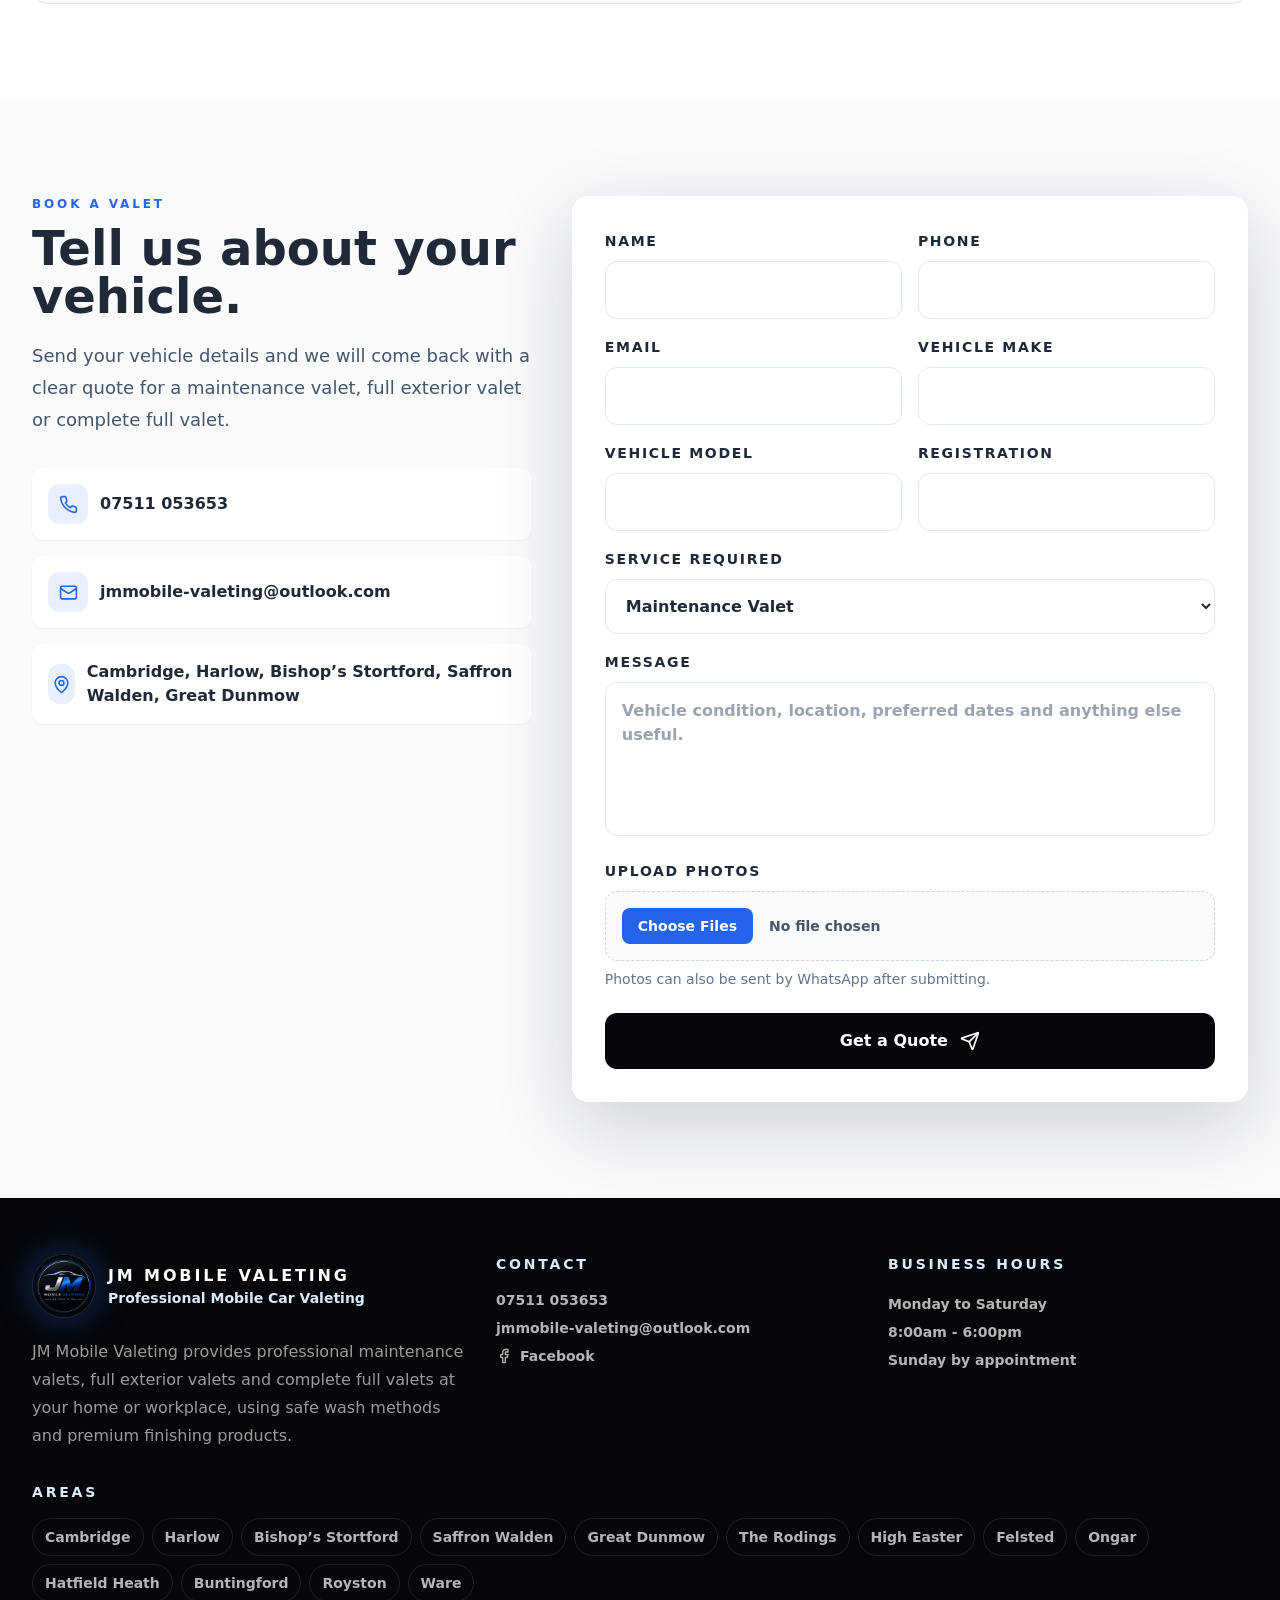
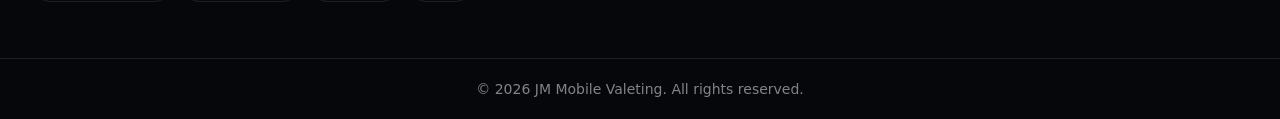
==== commit f9cdc567: "Add files via upload" ====
--- a/locations/bishops-stortford/index.html
+++ b/locations/bishops-stortford/index.html
@@ -10,8 +10,8 @@
     <meta property="og:image" content="../../valeting-photos/hero-luxury-valeting.jpg" />
     <link rel="icon" href="../../favicon.svg" type="image/svg+xml" />
     <title>JM Mobile Valeting | Premium Mobile Valeting</title>
-    <script type="module" crossorigin src="../../assets/index-CVUtktS8.js"></script>
-    <link rel="stylesheet" crossorigin href="../../assets/index-C4DfrGxs.css">
+    <script type="module" crossorigin src="../../assets/index-CciAb3yg.js"></script>
+    <link rel="stylesheet" crossorigin href="../../assets/index-uhrSdom8.css">
   </head>
   <body>
     <div id="root"></div>
--- a/assets/index-uhrSdom8.css
+++ b/assets/index-uhrSdom8.css
@@ -0,0 +1 @@
+*,:before,:after{--tw-border-spacing-x: 0;--tw-border-spacing-y: 0;--tw-translate-x: 0;--tw-translate-y: 0;--tw-rotate: 0;--tw-skew-x: 0;--tw-skew-y: 0;--tw-scale-x: 1;--tw-scale-y: 1;--tw-pan-x: ;--tw-pan-y: ;--tw-pinch-zoom: ;--tw-scroll-snap-strictness: proximity;--tw-gradient-from-position: ;--tw-gradient-via-position: ;--tw-gradient-to-position: ;--tw-ordinal: ;--tw-slashed-zero: ;--tw-numeric-figure: ;--tw-numeric-spacing: ;--tw-numeric-fraction: ;--tw-ring-inset: ;--tw-ring-offset-width: 0px;--tw-ring-offset-color: #fff;--tw-ring-color: rgb(59 130 246 / .5);--tw-ring-offset-shadow: 0 0 #0000;--tw-ring-shadow: 0 0 #0000;--tw-shadow: 0 0 #0000;--tw-shadow-colored: 0 0 #0000;--tw-blur: ;--tw-brightness: ;--tw-contrast: ;--tw-grayscale: ;--tw-hue-rotate: ;--tw-invert: ;--tw-saturate: ;--tw-sepia: ;--tw-drop-shadow: ;--tw-backdrop-blur: ;--tw-backdrop-brightness: ;--tw-backdrop-contrast: ;--tw-backdrop-grayscale: ;--tw-backdrop-hue-rotate: ;--tw-backdrop-invert: ;--tw-backdrop-opacity: ;--tw-backdrop-saturate: ;--tw-backdrop-sepia: ;--tw-contain-size: ;--tw-contain-layout: ;--tw-contain-paint: ;--tw-contain-style: }::backdrop{--tw-border-spacing-x: 0;--tw-border-spacing-y: 0;--tw-translate-x: 0;--tw-translate-y: 0;--tw-rotate: 0;--tw-skew-x: 0;--tw-skew-y: 0;--tw-scale-x: 1;--tw-scale-y: 1;--tw-pan-x: ;--tw-pan-y: ;--tw-pinch-zoom: ;--tw-scroll-snap-strictness: proximity;--tw-gradient-from-position: ;--tw-gradient-via-position: ;--tw-gradient-to-position: ;--tw-ordinal: ;--tw-slashed-zero: ;--tw-numeric-figure: ;--tw-numeric-spacing: ;--tw-numeric-fraction: ;--tw-ring-inset: ;--tw-ring-offset-width: 0px;--tw-ring-offset-color: #fff;--tw-ring-color: rgb(59 130 246 / .5);--tw-ring-offset-shadow: 0 0 #0000;--tw-ring-shadow: 0 0 #0000;--tw-shadow: 0 0 #0000;--tw-shadow-colored: 0 0 #0000;--tw-blur: ;--tw-brightness: ;--tw-contrast: ;--tw-grayscale: ;--tw-hue-rotate: ;--tw-invert: ;--tw-saturate: ;--tw-sepia: ;--tw-drop-shadow: ;--tw-backdrop-blur: ;--tw-backdrop-brightness: ;--tw-backdrop-contrast: ;--tw-backdrop-grayscale: ;--tw-backdrop-hue-rotate: ;--tw-backdrop-invert: ;--tw-backdrop-opacity: ;--tw-backdrop-saturate: ;--tw-backdrop-sepia: ;--tw-contain-size: ;--tw-contain-layout: ;--tw-contain-paint: ;--tw-contain-style: }*,:before,:after{box-sizing:border-box;border-width:0;border-style:solid;border-color:#e5e7eb}:before,:after{--tw-content: ""}html,:host{line-height:1.5;-webkit-text-size-adjust:100%;-moz-tab-size:4;-o-tab-size:4;tab-size:4;font-family:ui-sans-serif,system-ui,sans-serif,"Apple Color Emoji","Segoe UI Emoji",Segoe UI Symbol,"Noto Color Emoji";font-feature-settings:normal;font-variation-settings:normal;-webkit-tap-highlight-color:transparent}body{margin:0;line-height:inherit}hr{height:0;color:inherit;border-top-width:1px}abbr:where([title]){-webkit-text-decoration:underline dotted;text-decoration:underline dotted}h1,h2,h3,h4,h5,h6{font-size:inherit;font-weight:inherit}a{color:inherit;text-decoration:inherit}b,strong{font-weight:bolder}code,kbd,samp,pre{font-family:ui-monospace,SFMono-Regular,Menlo,Monaco,Consolas,Liberation Mono,Courier New,monospace;font-feature-settings:normal;font-variation-settings:normal;font-size:1em}small{font-size:80%}sub,sup{font-size:75%;line-height:0;position:relative;vertical-align:baseline}sub{bottom:-.25em}sup{top:-.5em}table{text-indent:0;border-color:inherit;border-collapse:collapse}button,input,optgroup,select,textarea{font-family:inherit;font-feature-settings:inherit;font-variation-settings:inherit;font-size:100%;font-weight:inherit;line-height:inherit;letter-spacing:inherit;color:inherit;margin:0;padding:0}button,select{text-transform:none}button,input:where([type=button]),input:where([type=reset]),input:where([type=submit]){-webkit-appearance:button;background-color:transparent;background-image:none}:-moz-focusring{outline:auto}:-moz-ui-invalid{box-shadow:none}progress{vertical-align:baseline}::-webkit-inner-spin-button,::-webkit-outer-spin-button{height:auto}[type=search]{-webkit-appearance:textfield;outline-offset:-2px}::-webkit-search-decoration{-webkit-appearance:none}::-webkit-file-upload-button{-webkit-appearance:button;font:inherit}summary{display:list-item}blockquote,dl,dd,h1,h2,h3,h4,h5,h6,hr,figure,p,pre{margin:0}fieldset{margin:0;padding:0}legend{padding:0}ol,ul,menu{list-style:none;margin:0;padding:0}dialog{padding:0}textarea{resize:vertical}input::-moz-placeholder,textarea::-moz-placeholder{opacity:1;color:#9ca3af}input::placeholder,textarea::placeholder{opacity:1;color:#9ca3af}button,[role=button]{cursor:pointer}:disabled{cursor:default}img,svg,video,canvas,audio,iframe,embed,object{display:block;vertical-align:middle}img,video{max-width:100%;height:auto}[hidden]:where(:not([hidden=until-found])){display:none}html{scroll-behavior:smooth}body{margin:0;min-width:320px;background:#fff;font-family:Inter,ui-sans-serif,system-ui,sans-serif;-webkit-font-smoothing:antialiased;text-rendering:optimizeLegibility}*{box-sizing:border-box}::-moz-selection{background:#2563eb;color:#fff}::selection{background:#2563eb;color:#fff}.visible{visibility:visible}.fixed{position:fixed}.absolute{position:absolute}.relative{position:relative}.inset-0{inset:0}.inset-x-0{left:0;right:0}.bottom-4{bottom:1rem}.right-4{right:1rem}.right-5{right:1.25rem}.top-0{top:0}.top-4{top:1rem}.top-5{top:1.25rem}.z-50{z-index:50}.mx-auto{margin-left:auto;margin-right:auto}.mb-14{margin-bottom:3.5rem}.mb-3{margin-bottom:.75rem}.mb-5{margin-bottom:1.25rem}.mt-1{margin-top:.25rem}.mt-2{margin-top:.5rem}.mt-3{margin-top:.75rem}.mt-4{margin-top:1rem}.mt-5{margin-top:1.25rem}.mt-6{margin-top:1.5rem}.mt-7{margin-top:1.75rem}.mt-8{margin-top:2rem}.mt-9{margin-top:2.25rem}.mt-auto{margin-top:auto}.block{display:block}.flex{display:flex}.inline-flex{display:inline-flex}.grid{display:grid}.hidden{display:none}.h-10{height:2.5rem}.h-12{height:3rem}.h-14{height:3.5rem}.h-16{height:4rem}.h-20{height:5rem}.h-full{height:100%}.h-px{height:1px}.min-h-\[82vh\]{min-height:82vh}.min-h-screen{min-height:100vh}.w-10{width:2.5rem}.w-12{width:3rem}.w-14{width:3.5rem}.w-16{width:4rem}.w-full{width:100%}.max-w-2xl{max-width:42rem}.max-w-3xl{max-width:48rem}.max-w-7xl{max-width:80rem}.max-w-md{max-width:28rem}.shrink-0{flex-shrink:0}.-translate-x-full{--tw-translate-x: -100%;transform:translate(var(--tw-translate-x),var(--tw-translate-y)) rotate(var(--tw-rotate)) skew(var(--tw-skew-x)) skewY(var(--tw-skew-y)) scaleX(var(--tw-scale-x)) scaleY(var(--tw-scale-y))}.resize-none{resize:none}.flex-col{flex-direction:column}.flex-wrap{flex-wrap:wrap}.place-items-center{place-items:center}.items-end{align-items:flex-end}.items-center{align-items:center}.justify-center{justify-content:center}.justify-between{justify-content:space-between}.gap-10{gap:2.5rem}.gap-2{gap:.5rem}.gap-3{gap:.75rem}.gap-4{gap:1rem}.gap-5{gap:1.25rem}.gap-7{gap:1.75rem}.gap-8{gap:2rem}.space-y-2>:not([hidden])~:not([hidden]){--tw-space-y-reverse: 0;margin-top:calc(.5rem * calc(1 - var(--tw-space-y-reverse)));margin-bottom:calc(.5rem * var(--tw-space-y-reverse))}.overflow-hidden{overflow:hidden}.rounded-2xl{border-radius:1rem}.rounded-full{border-radius:9999px}.rounded-xl{border-radius:.75rem}.border{border-width:1px}.border-b{border-bottom-width:1px}.border-t{border-top-width:1px}.border-dashed{border-style:dashed}.border-electric{--tw-border-opacity: 1;border-color:rgb(37 99 235 / var(--tw-border-opacity, 1))}.border-electric\/20{border-color:#2563eb33}.border-electric\/25{border-color:#2563eb40}.border-slate-200{--tw-border-opacity: 1;border-color:rgb(226 232 240 / var(--tw-border-opacity, 1))}.border-slate-300{--tw-border-opacity: 1;border-color:rgb(203 213 225 / var(--tw-border-opacity, 1))}.border-white\/10{border-color:#ffffff1a}.border-white\/15{border-color:#ffffff26}.border-white\/20{border-color:#fff3}.border-white\/70{border-color:#ffffffb3}.bg-\[\#05070a\]{--tw-bg-opacity: 1;background-color:rgb(5 7 10 / var(--tw-bg-opacity, 1))}.bg-electric{--tw-bg-opacity: 1;background-color:rgb(37 99 235 / var(--tw-bg-opacity, 1))}.bg-electric\/10{background-color:#2563eb1a}.bg-electric\/5{background-color:#2563eb0d}.bg-slate-100{--tw-bg-opacity: 1;background-color:rgb(241 245 249 / var(--tw-bg-opacity, 1))}.bg-slate-50{--tw-bg-opacity: 1;background-color:rgb(248 250 252 / var(--tw-bg-opacity, 1))}.bg-white{--tw-bg-opacity: 1;background-color:rgb(255 255 255 / var(--tw-bg-opacity, 1))}.bg-white\/10{background-color:#ffffff1a}.bg-white\/85{background-color:#ffffffd9}.bg-white\/\[0\.05\]{background-color:#ffffff0d}.bg-white\/\[0\.07\]{background-color:#ffffff12}.bg-\[linear-gradient\(90deg\,\#05070a_0\%\,rgba\(5\,7\,10\,\.88\)_42\%\,rgba\(5\,7\,10\,\.18\)_100\%\)\]{background-image:linear-gradient(90deg,#05070a,#05070ae0 42%,#05070a2e)}.bg-\[linear-gradient\(90deg\,\#05070a_0\%\,rgba\(5\,7\,10\,\.88\)_46\%\,rgba\(5\,7\,10\,\.24\)_100\%\)\]{background-image:linear-gradient(90deg,#05070a,#05070ae0 46%,#05070a3d)}.bg-\[radial-gradient\(circle_at_18\%_28\%\,rgba\(37\,99\,235\,\.34\)\,transparent_32\%\)\]{background-image:radial-gradient(circle at 18% 28%,rgba(37,99,235,.34),transparent 32%)}.bg-gradient-to-r{background-image:linear-gradient(to right,var(--tw-gradient-stops))}.from-transparent{--tw-gradient-from: transparent var(--tw-gradient-from-position);--tw-gradient-to: rgb(0 0 0 / 0) var(--tw-gradient-to-position);--tw-gradient-stops: var(--tw-gradient-from), var(--tw-gradient-to)}.via-electric{--tw-gradient-to: rgb(37 99 235 / 0) var(--tw-gradient-to-position);--tw-gradient-stops: var(--tw-gradient-from), #2563EB var(--tw-gradient-via-position), var(--tw-gradient-to)}.to-transparent{--tw-gradient-to: transparent var(--tw-gradient-to-position)}.object-cover{-o-object-fit:cover;object-fit:cover}.p-4{padding:1rem}.p-5{padding:1.25rem}.p-6{padding:1.5rem}.px-3{padding-left:.75rem;padding-right:.75rem}.px-4{padding-left:1rem;padding-right:1rem}.px-5{padding-left:1.25rem;padding-right:1.25rem}.px-6{padding-left:1.5rem;padding-right:1.5rem}.py-1{padding-top:.25rem;padding-bottom:.25rem}.py-14{padding-top:3.5rem;padding-bottom:3.5rem}.py-2{padding-top:.5rem;padding-bottom:.5rem}.py-24{padding-top:6rem;padding-bottom:6rem}.py-3{padding-top:.75rem;padding-bottom:.75rem}.py-4{padding-top:1rem;padding-bottom:1rem}.py-5{padding-top:1.25rem;padding-bottom:1.25rem}.py-7{padding-top:1.75rem;padding-bottom:1.75rem}.pb-16{padding-bottom:4rem}.pr-28{padding-right:7rem}.pt-24{padding-top:6rem}.pt-5{padding-top:1.25rem}.pt-6{padding-top:1.5rem}.text-center{text-align:center}.text-2xl{font-size:1.5rem;line-height:2rem}.text-4xl{font-size:2.25rem;line-height:2.5rem}.text-5xl{font-size:3rem;line-height:1}.text-lg{font-size:1.125rem;line-height:1.75rem}.text-sm{font-size:.875rem;line-height:1.25rem}.text-xs{font-size:.75rem;line-height:1rem}.font-black{font-weight:900}.font-bold{font-weight:700}.font-semibold{font-weight:600}.uppercase{text-transform:uppercase}.leading-6{line-height:1.5rem}.leading-7{line-height:1.75rem}.leading-8{line-height:2rem}.leading-\[0\.96\]{line-height:.96}.tracking-\[0\.12em\]{letter-spacing:.12em}.tracking-\[0\.14em\]{letter-spacing:.14em}.tracking-\[0\.16em\]{letter-spacing:.16em}.tracking-\[0\.18em\]{letter-spacing:.18em}.tracking-\[0\.22em\]{letter-spacing:.22em}.tracking-\[0\.24em\]{letter-spacing:.24em}.tracking-\[0\.2em\]{letter-spacing:.2em}.text-blue-100{--tw-text-opacity: 1;color:rgb(219 234 254 / var(--tw-text-opacity, 1))}.text-electric{--tw-text-opacity: 1;color:rgb(37 99 235 / var(--tw-text-opacity, 1))}.text-graphite{--tw-text-opacity: 1;color:rgb(31 41 55 / var(--tw-text-opacity, 1))}.text-slate-500{--tw-text-opacity: 1;color:rgb(100 116 139 / var(--tw-text-opacity, 1))}.text-slate-600{--tw-text-opacity: 1;color:rgb(71 85 105 / var(--tw-text-opacity, 1))}.text-slate-700{--tw-text-opacity: 1;color:rgb(51 65 85 / var(--tw-text-opacity, 1))}.text-white{--tw-text-opacity: 1;color:rgb(255 255 255 / var(--tw-text-opacity, 1))}.text-white\/50{color:#ffffff80}.text-white\/60{color:#fff9}.text-white\/70{color:#ffffffb3}.text-white\/75{color:#ffffffbf}.shadow-glow{--tw-shadow: 0 0 36px rgba(37, 99, 235, .42);--tw-shadow-colored: 0 0 36px var(--tw-shadow-color);box-shadow:var(--tw-ring-offset-shadow, 0 0 #0000),var(--tw-ring-shadow, 0 0 #0000),var(--tw-shadow)}.shadow-premium{--tw-shadow: 0 24px 80px rgba(15, 23, 42, .18);--tw-shadow-colored: 0 24px 80px var(--tw-shadow-color);box-shadow:var(--tw-ring-offset-shadow, 0 0 #0000),var(--tw-ring-shadow, 0 0 #0000),var(--tw-shadow)}.shadow-sm{--tw-shadow: 0 1px 2px 0 rgb(0 0 0 / .05);--tw-shadow-colored: 0 1px 2px 0 var(--tw-shadow-color);box-shadow:var(--tw-ring-offset-shadow, 0 0 #0000),var(--tw-ring-shadow, 0 0 #0000),var(--tw-shadow)}.outline-none{outline:2px solid transparent;outline-offset:2px}.backdrop-blur-2xl{--tw-backdrop-blur: blur(40px);-webkit-backdrop-filter:var(--tw-backdrop-blur) var(--tw-backdrop-brightness) var(--tw-backdrop-contrast) var(--tw-backdrop-grayscale) var(--tw-backdrop-hue-rotate) var(--tw-backdrop-invert) var(--tw-backdrop-opacity) var(--tw-backdrop-saturate) var(--tw-backdrop-sepia);backdrop-filter:var(--tw-backdrop-blur) var(--tw-backdrop-brightness) var(--tw-backdrop-contrast) var(--tw-backdrop-grayscale) var(--tw-backdrop-hue-rotate) var(--tw-backdrop-invert) var(--tw-backdrop-opacity) var(--tw-backdrop-saturate) var(--tw-backdrop-sepia)}.backdrop-blur-xl{--tw-backdrop-blur: blur(24px);-webkit-backdrop-filter:var(--tw-backdrop-blur) var(--tw-backdrop-brightness) var(--tw-backdrop-contrast) var(--tw-backdrop-grayscale) var(--tw-backdrop-hue-rotate) var(--tw-backdrop-invert) var(--tw-backdrop-opacity) var(--tw-backdrop-saturate) var(--tw-backdrop-sepia);backdrop-filter:var(--tw-backdrop-blur) var(--tw-backdrop-brightness) var(--tw-backdrop-contrast) var(--tw-backdrop-grayscale) var(--tw-backdrop-hue-rotate) var(--tw-backdrop-invert) var(--tw-backdrop-opacity) var(--tw-backdrop-saturate) var(--tw-backdrop-sepia)}.transition{transition-property:color,background-color,border-color,text-decoration-color,fill,stroke,opacity,box-shadow,transform,filter,backdrop-filter;transition-timing-function:cubic-bezier(.4,0,.2,1);transition-duration:.15s}.file\:mr-4::file-selector-button{margin-right:1rem}.file\:rounded-lg::file-selector-button{border-radius:.5rem}.file\:border-0::file-selector-button{border-width:0px}.file\:bg-electric::file-selector-button{--tw-bg-opacity: 1;background-color:rgb(37 99 235 / var(--tw-bg-opacity, 1))}.file\:px-4::file-selector-button{padding-left:1rem;padding-right:1rem}.file\:py-2::file-selector-button{padding-top:.5rem;padding-bottom:.5rem}.file\:font-black::file-selector-button{font-weight:900}.file\:text-white::file-selector-button{--tw-text-opacity: 1;color:rgb(255 255 255 / var(--tw-text-opacity, 1))}.hover\:border-electric:hover{--tw-border-opacity: 1;border-color:rgb(37 99 235 / var(--tw-border-opacity, 1))}.hover\:bg-blue-500:hover{--tw-bg-opacity: 1;background-color:rgb(59 130 246 / var(--tw-bg-opacity, 1))}.hover\:bg-electric:hover{--tw-bg-opacity: 1;background-color:rgb(37 99 235 / var(--tw-bg-opacity, 1))}.hover\:bg-white\/20:hover{background-color:#fff3}.hover\:text-blue-100:hover{--tw-text-opacity: 1;color:rgb(219 234 254 / var(--tw-text-opacity, 1))}.hover\:text-electric:hover{--tw-text-opacity: 1;color:rgb(37 99 235 / var(--tw-text-opacity, 1))}.hover\:shadow-premium:hover{--tw-shadow: 0 24px 80px rgba(15, 23, 42, .18);--tw-shadow-colored: 0 24px 80px var(--tw-shadow-color);box-shadow:var(--tw-ring-offset-shadow, 0 0 #0000),var(--tw-ring-shadow, 0 0 #0000),var(--tw-shadow)}.focus\:border-electric:focus{--tw-border-opacity: 1;border-color:rgb(37 99 235 / var(--tw-border-opacity, 1))}.focus\:ring-4:focus{--tw-ring-offset-shadow: var(--tw-ring-inset) 0 0 0 var(--tw-ring-offset-width) var(--tw-ring-offset-color);--tw-ring-shadow: var(--tw-ring-inset) 0 0 0 calc(4px + var(--tw-ring-offset-width)) var(--tw-ring-color);box-shadow:var(--tw-ring-offset-shadow),var(--tw-ring-shadow),var(--tw-shadow, 0 0 #0000)}.focus\:ring-electric\/15:focus{--tw-ring-color: rgb(37 99 235 / .15)}@media(min-width:640px){.sm\:col-span-2{grid-column:span 2 / span 2}.sm\:grid-cols-2{grid-template-columns:repeat(2,minmax(0,1fr))}.sm\:flex-row{flex-direction:row}.sm\:p-8{padding:2rem}.sm\:text-5xl{font-size:3rem;line-height:1}.sm\:text-6xl{font-size:3.75rem;line-height:1}}@media(min-width:768px){.md\:scale-\[1\.03\]{--tw-scale-x: 1.03;--tw-scale-y: 1.03;transform:translate(var(--tw-translate-x),var(--tw-translate-y)) rotate(var(--tw-rotate)) skew(var(--tw-skew-x)) skewY(var(--tw-skew-y)) scaleX(var(--tw-scale-x)) scaleY(var(--tw-scale-y))}.md\:grid-cols-2{grid-template-columns:repeat(2,minmax(0,1fr))}.md\:grid-cols-4{grid-template-columns:repeat(4,minmax(0,1fr))}.md\:shadow-premium{--tw-shadow: 0 24px 80px rgba(15, 23, 42, .18);--tw-shadow-colored: 0 24px 80px var(--tw-shadow-color);box-shadow:var(--tw-ring-offset-shadow, 0 0 #0000),var(--tw-ring-shadow, 0 0 #0000),var(--tw-shadow)}}@media(min-width:1024px){.lg\:col-span-3{grid-column:span 3 / span 3}.lg\:flex{display:flex}.lg\:scale-\[1\.04\]{--tw-scale-x: 1.04;--tw-scale-y: 1.04;transform:translate(var(--tw-translate-x),var(--tw-translate-y)) rotate(var(--tw-rotate)) skew(var(--tw-skew-x)) skewY(var(--tw-skew-y)) scaleX(var(--tw-scale-x)) scaleY(var(--tw-scale-y))}.lg\:grid-cols-3{grid-template-columns:repeat(3,minmax(0,1fr))}.lg\:grid-cols-\[\.85fr_1\.15fr\]{grid-template-columns:.85fr 1.15fr}.lg\:grid-cols-\[\.9fr_1\.1fr\]{grid-template-columns:.9fr 1.1fr}.lg\:grid-cols-\[1\.2fr_1fr_1fr\]{grid-template-columns:1.2fr 1fr 1fr}.lg\:items-stretch{align-items:stretch}.lg\:px-8{padding-left:2rem;padding-right:2rem}.lg\:text-7xl{font-size:4.5rem;line-height:1}}@media(min-width:1280px){.xl\:grid-cols-3{grid-template-columns:repeat(3,minmax(0,1fr))}}
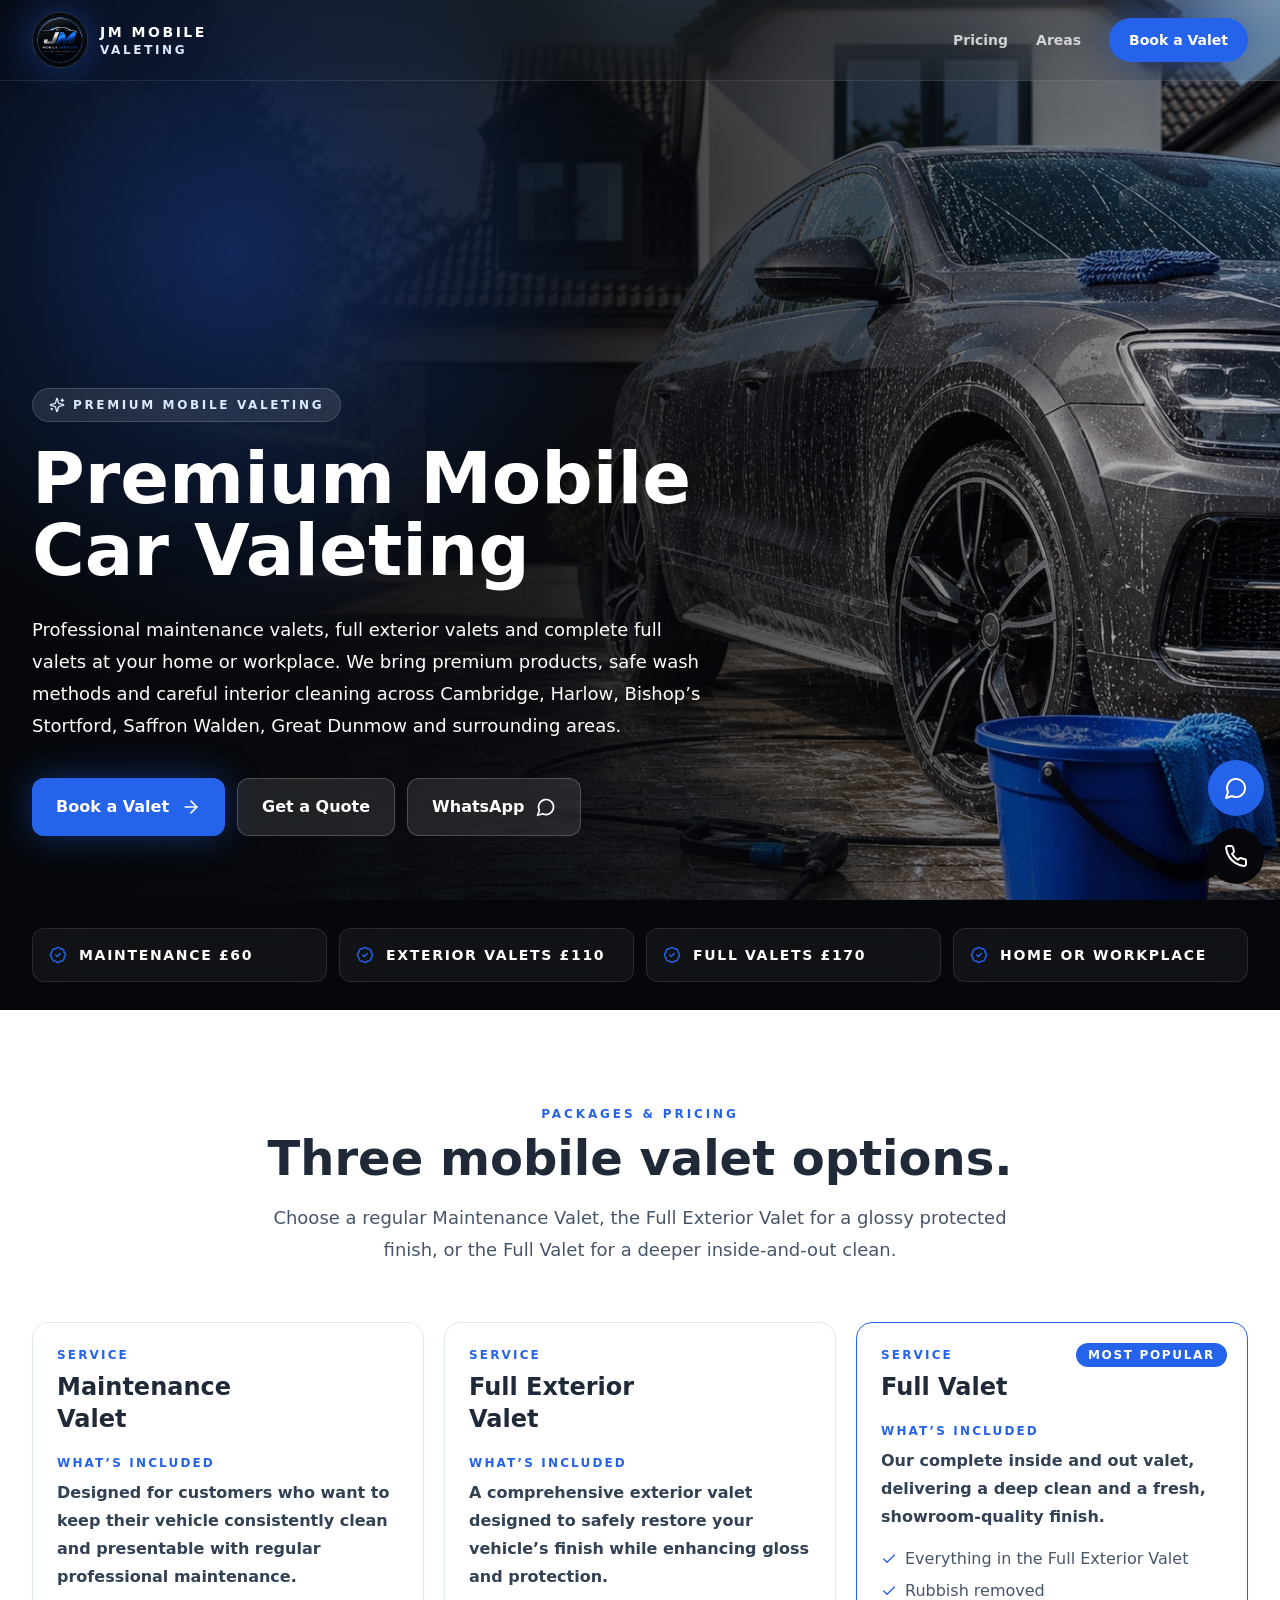
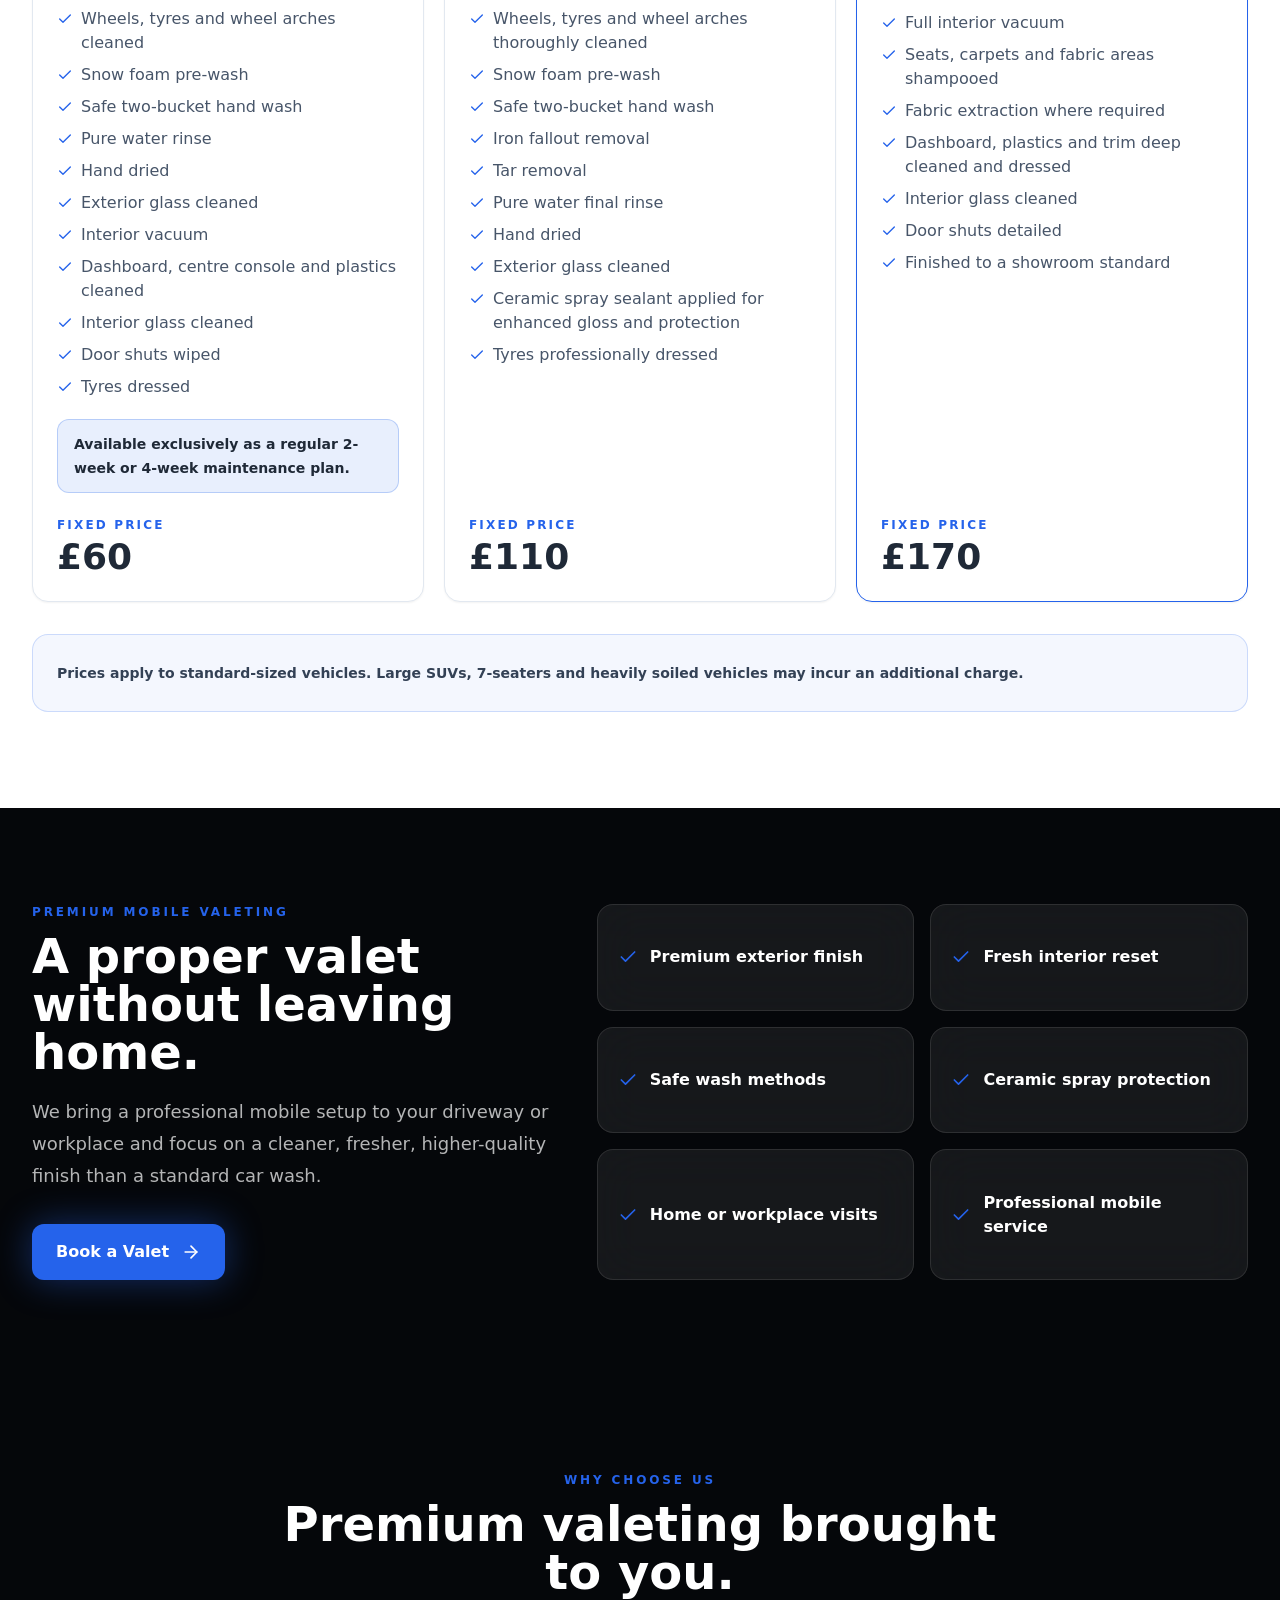
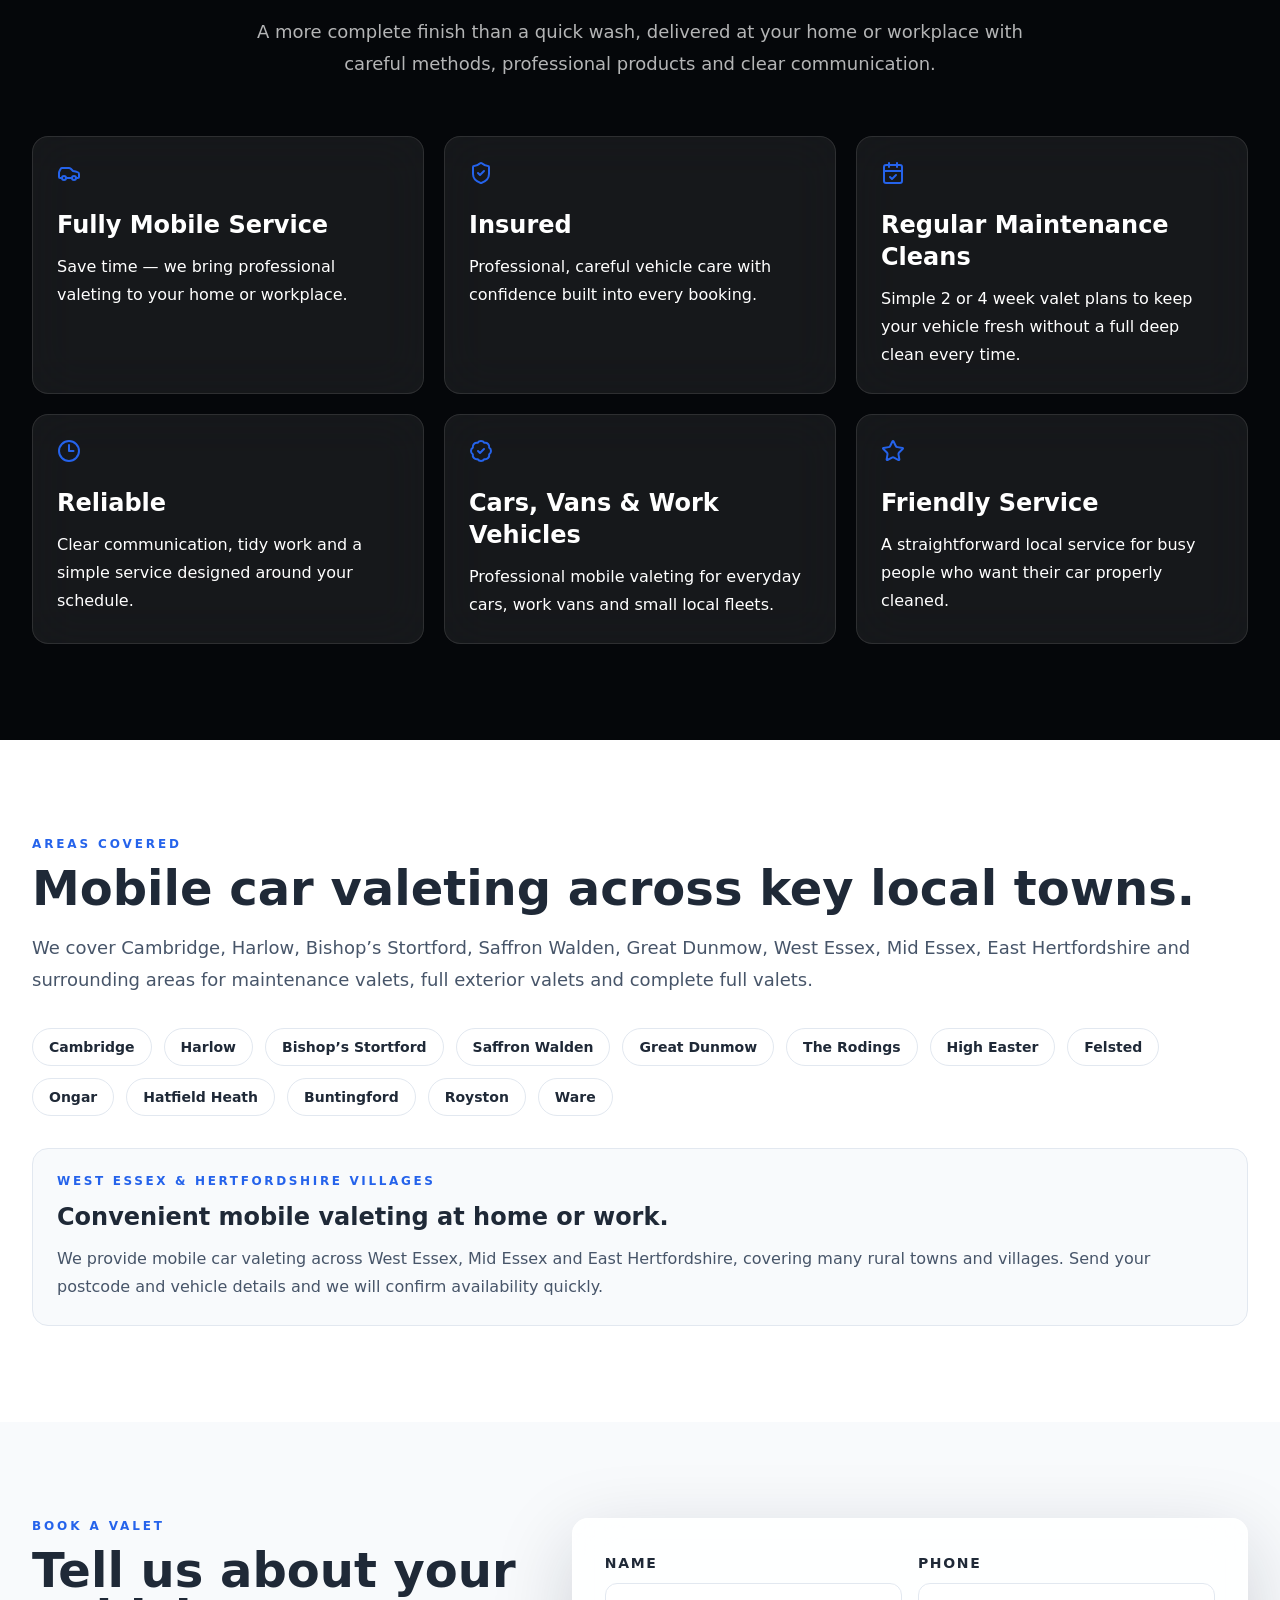
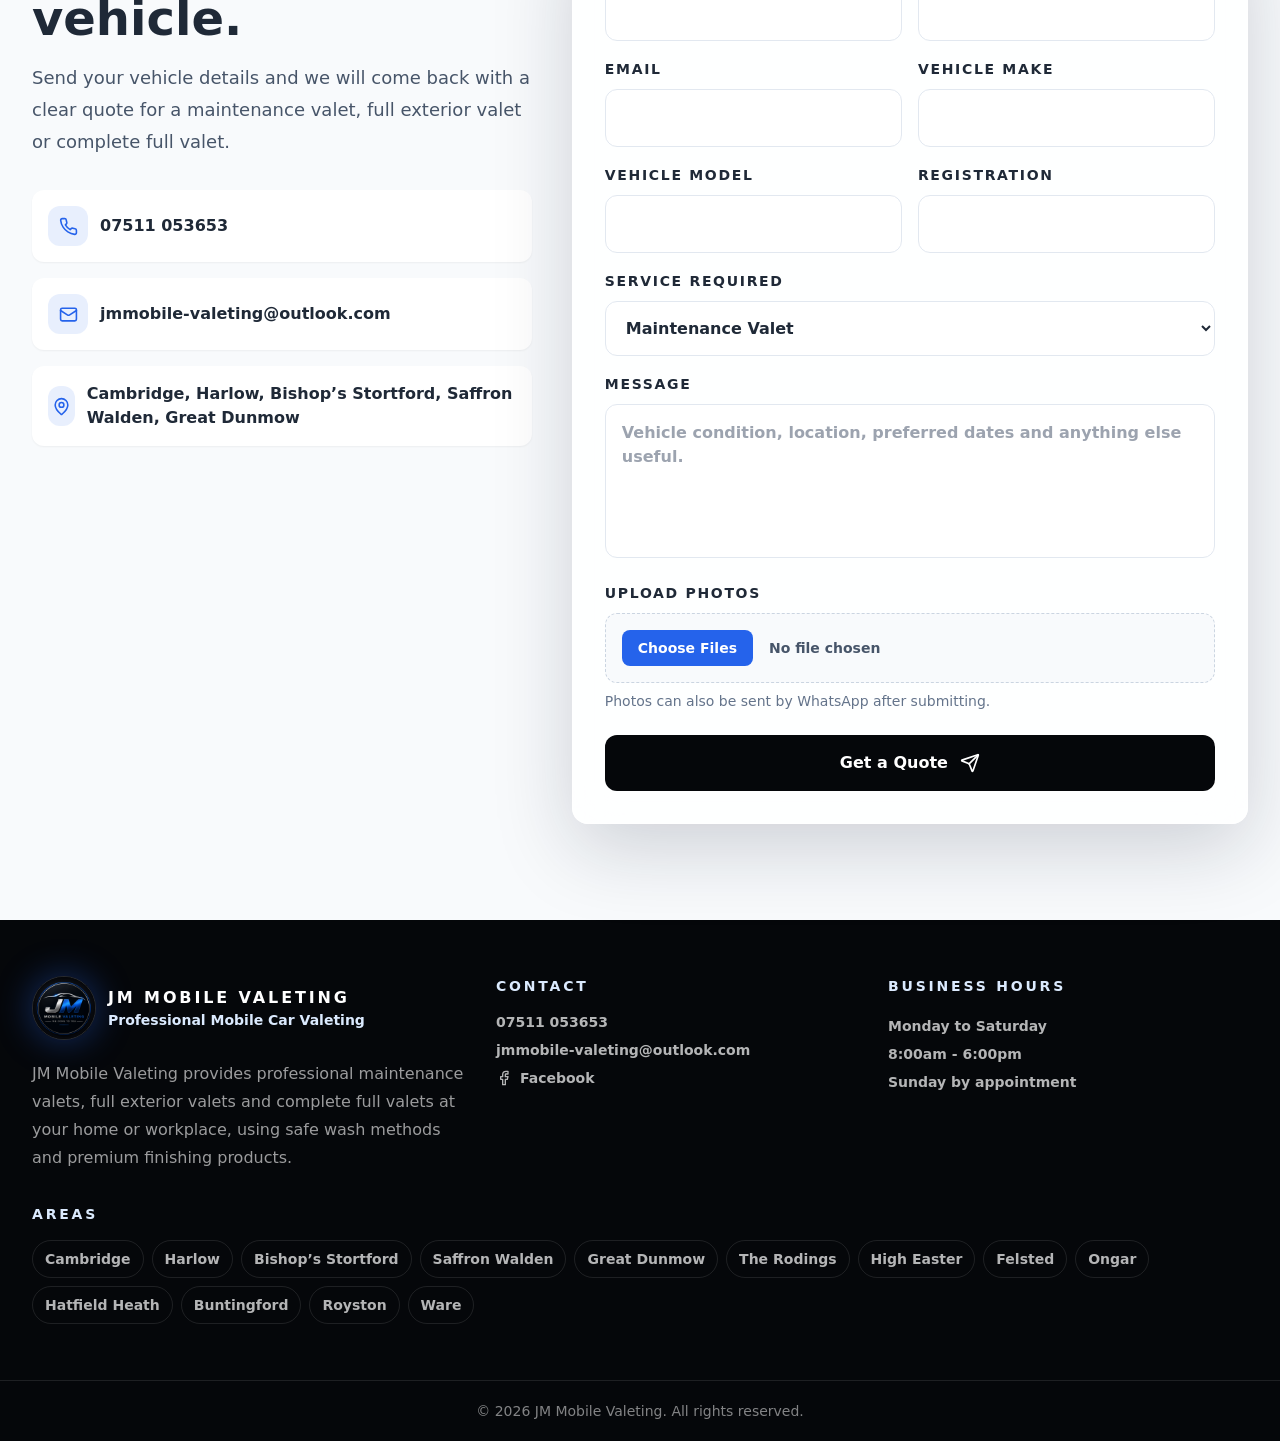
==== commit 6a2b4217: "Add files via upload" ====
--- a/locations/bishops-stortford/index.html
+++ b/locations/bishops-stortford/index.html
@@ -10,8 +10,8 @@
     <meta property="og:image" content="../../valeting-photos/hero-luxury-valeting.jpg" />
     <link rel="icon" href="../../favicon.svg" type="image/svg+xml" />
     <title>JM Mobile Valeting | Premium Mobile Valeting</title>
-    <script type="module" crossorigin src="../../assets/index-CciAb3yg.js"></script>
-    <link rel="stylesheet" crossorigin href="../../assets/index-uhrSdom8.css">
+    <script type="module" crossorigin src="../../assets/index-DGrrIty7.js"></script>
+    <link rel="stylesheet" crossorigin href="../../assets/index-BfFL_vN4.css">
   </head>
   <body>
     <div id="root"></div>
--- a/assets/index-BfFL_vN4.css
+++ b/assets/index-BfFL_vN4.css
@@ -0,0 +1 @@
+*,:before,:after{--tw-border-spacing-x: 0;--tw-border-spacing-y: 0;--tw-translate-x: 0;--tw-translate-y: 0;--tw-rotate: 0;--tw-skew-x: 0;--tw-skew-y: 0;--tw-scale-x: 1;--tw-scale-y: 1;--tw-pan-x: ;--tw-pan-y: ;--tw-pinch-zoom: ;--tw-scroll-snap-strictness: proximity;--tw-gradient-from-position: ;--tw-gradient-via-position: ;--tw-gradient-to-position: ;--tw-ordinal: ;--tw-slashed-zero: ;--tw-numeric-figure: ;--tw-numeric-spacing: ;--tw-numeric-fraction: ;--tw-ring-inset: ;--tw-ring-offset-width: 0px;--tw-ring-offset-color: #fff;--tw-ring-color: rgb(59 130 246 / .5);--tw-ring-offset-shadow: 0 0 #0000;--tw-ring-shadow: 0 0 #0000;--tw-shadow: 0 0 #0000;--tw-shadow-colored: 0 0 #0000;--tw-blur: ;--tw-brightness: ;--tw-contrast: ;--tw-grayscale: ;--tw-hue-rotate: ;--tw-invert: ;--tw-saturate: ;--tw-sepia: ;--tw-drop-shadow: ;--tw-backdrop-blur: ;--tw-backdrop-brightness: ;--tw-backdrop-contrast: ;--tw-backdrop-grayscale: ;--tw-backdrop-hue-rotate: ;--tw-backdrop-invert: ;--tw-backdrop-opacity: ;--tw-backdrop-saturate: ;--tw-backdrop-sepia: ;--tw-contain-size: ;--tw-contain-layout: ;--tw-contain-paint: ;--tw-contain-style: }::backdrop{--tw-border-spacing-x: 0;--tw-border-spacing-y: 0;--tw-translate-x: 0;--tw-translate-y: 0;--tw-rotate: 0;--tw-skew-x: 0;--tw-skew-y: 0;--tw-scale-x: 1;--tw-scale-y: 1;--tw-pan-x: ;--tw-pan-y: ;--tw-pinch-zoom: ;--tw-scroll-snap-strictness: proximity;--tw-gradient-from-position: ;--tw-gradient-via-position: ;--tw-gradient-to-position: ;--tw-ordinal: ;--tw-slashed-zero: ;--tw-numeric-figure: ;--tw-numeric-spacing: ;--tw-numeric-fraction: ;--tw-ring-inset: ;--tw-ring-offset-width: 0px;--tw-ring-offset-color: #fff;--tw-ring-color: rgb(59 130 246 / .5);--tw-ring-offset-shadow: 0 0 #0000;--tw-ring-shadow: 0 0 #0000;--tw-shadow: 0 0 #0000;--tw-shadow-colored: 0 0 #0000;--tw-blur: ;--tw-brightness: ;--tw-contrast: ;--tw-grayscale: ;--tw-hue-rotate: ;--tw-invert: ;--tw-saturate: ;--tw-sepia: ;--tw-drop-shadow: ;--tw-backdrop-blur: ;--tw-backdrop-brightness: ;--tw-backdrop-contrast: ;--tw-backdrop-grayscale: ;--tw-backdrop-hue-rotate: ;--tw-backdrop-invert: ;--tw-backdrop-opacity: ;--tw-backdrop-saturate: ;--tw-backdrop-sepia: ;--tw-contain-size: ;--tw-contain-layout: ;--tw-contain-paint: ;--tw-contain-style: }*,:before,:after{box-sizing:border-box;border-width:0;border-style:solid;border-color:#e5e7eb}:before,:after{--tw-content: ""}html,:host{line-height:1.5;-webkit-text-size-adjust:100%;-moz-tab-size:4;-o-tab-size:4;tab-size:4;font-family:ui-sans-serif,system-ui,sans-serif,"Apple Color Emoji","Segoe UI Emoji",Segoe UI Symbol,"Noto Color Emoji";font-feature-settings:normal;font-variation-settings:normal;-webkit-tap-highlight-color:transparent}body{margin:0;line-height:inherit}hr{height:0;color:inherit;border-top-width:1px}abbr:where([title]){-webkit-text-decoration:underline dotted;text-decoration:underline dotted}h1,h2,h3,h4,h5,h6{font-size:inherit;font-weight:inherit}a{color:inherit;text-decoration:inherit}b,strong{font-weight:bolder}code,kbd,samp,pre{font-family:ui-monospace,SFMono-Regular,Menlo,Monaco,Consolas,Liberation Mono,Courier New,monospace;font-feature-settings:normal;font-variation-settings:normal;font-size:1em}small{font-size:80%}sub,sup{font-size:75%;line-height:0;position:relative;vertical-align:baseline}sub{bottom:-.25em}sup{top:-.5em}table{text-indent:0;border-color:inherit;border-collapse:collapse}button,input,optgroup,select,textarea{font-family:inherit;font-feature-settings:inherit;font-variation-settings:inherit;font-size:100%;font-weight:inherit;line-height:inherit;letter-spacing:inherit;color:inherit;margin:0;padding:0}button,select{text-transform:none}button,input:where([type=button]),input:where([type=reset]),input:where([type=submit]){-webkit-appearance:button;background-color:transparent;background-image:none}:-moz-focusring{outline:auto}:-moz-ui-invalid{box-shadow:none}progress{vertical-align:baseline}::-webkit-inner-spin-button,::-webkit-outer-spin-button{height:auto}[type=search]{-webkit-appearance:textfield;outline-offset:-2px}::-webkit-search-decoration{-webkit-appearance:none}::-webkit-file-upload-button{-webkit-appearance:button;font:inherit}summary{display:list-item}blockquote,dl,dd,h1,h2,h3,h4,h5,h6,hr,figure,p,pre{margin:0}fieldset{margin:0;padding:0}legend{padding:0}ol,ul,menu{list-style:none;margin:0;padding:0}dialog{padding:0}textarea{resize:vertical}input::-moz-placeholder,textarea::-moz-placeholder{opacity:1;color:#9ca3af}input::placeholder,textarea::placeholder{opacity:1;color:#9ca3af}button,[role=button]{cursor:pointer}:disabled{cursor:default}img,svg,video,canvas,audio,iframe,embed,object{display:block;vertical-align:middle}img,video{max-width:100%;height:auto}[hidden]:where(:not([hidden=until-found])){display:none}html{scroll-behavior:smooth}body{margin:0;min-width:320px;background:#fff;font-family:Inter,ui-sans-serif,system-ui,sans-serif;-webkit-font-smoothing:antialiased;text-rendering:optimizeLegibility}*{box-sizing:border-box}::-moz-selection{background:#2563eb;color:#fff}::selection{background:#2563eb;color:#fff}.visible{visibility:visible}.fixed{position:fixed}.absolute{position:absolute}.relative{position:relative}.inset-0{inset:0}.inset-x-0{left:0;right:0}.bottom-4{bottom:1rem}.right-4{right:1rem}.right-5{right:1.25rem}.top-0{top:0}.top-4{top:1rem}.top-5{top:1.25rem}.z-50{z-index:50}.mx-auto{margin-left:auto;margin-right:auto}.mb-14{margin-bottom:3.5rem}.mb-3{margin-bottom:.75rem}.mb-5{margin-bottom:1.25rem}.mt-1{margin-top:.25rem}.mt-2{margin-top:.5rem}.mt-3{margin-top:.75rem}.mt-4{margin-top:1rem}.mt-5{margin-top:1.25rem}.mt-6{margin-top:1.5rem}.mt-7{margin-top:1.75rem}.mt-8{margin-top:2rem}.mt-9{margin-top:2.25rem}.mt-auto{margin-top:auto}.block{display:block}.flex{display:flex}.inline-flex{display:inline-flex}.grid{display:grid}.hidden{display:none}.h-10{height:2.5rem}.h-12{height:3rem}.h-14{height:3.5rem}.h-16{height:4rem}.h-20{height:5rem}.h-full{height:100%}.h-px{height:1px}.min-h-\[82vh\]{min-height:82vh}.min-h-screen{min-height:100vh}.w-10{width:2.5rem}.w-12{width:3rem}.w-14{width:3.5rem}.w-16{width:4rem}.w-full{width:100%}.max-w-2xl{max-width:42rem}.max-w-3xl{max-width:48rem}.max-w-7xl{max-width:80rem}.max-w-md{max-width:28rem}.shrink-0{flex-shrink:0}.-translate-x-full{--tw-translate-x: -100%;transform:translate(var(--tw-translate-x),var(--tw-translate-y)) rotate(var(--tw-rotate)) skew(var(--tw-skew-x)) skewY(var(--tw-skew-y)) scaleX(var(--tw-scale-x)) scaleY(var(--tw-scale-y))}.resize-none{resize:none}.flex-col{flex-direction:column}.flex-wrap{flex-wrap:wrap}.place-items-center{place-items:center}.items-end{align-items:flex-end}.items-center{align-items:center}.justify-center{justify-content:center}.justify-between{justify-content:space-between}.gap-10{gap:2.5rem}.gap-2{gap:.5rem}.gap-3{gap:.75rem}.gap-4{gap:1rem}.gap-5{gap:1.25rem}.gap-7{gap:1.75rem}.gap-8{gap:2rem}.space-y-2>:not([hidden])~:not([hidden]){--tw-space-y-reverse: 0;margin-top:calc(.5rem * calc(1 - var(--tw-space-y-reverse)));margin-bottom:calc(.5rem * var(--tw-space-y-reverse))}.overflow-hidden{overflow:hidden}.rounded-2xl{border-radius:1rem}.rounded-full{border-radius:9999px}.rounded-xl{border-radius:.75rem}.border{border-width:1px}.border-b{border-bottom-width:1px}.border-t{border-top-width:1px}.border-dashed{border-style:dashed}.border-electric{--tw-border-opacity: 1;border-color:rgb(37 99 235 / var(--tw-border-opacity, 1))}.border-electric\/20{border-color:#2563eb33}.border-electric\/25{border-color:#2563eb40}.border-slate-200{--tw-border-opacity: 1;border-color:rgb(226 232 240 / var(--tw-border-opacity, 1))}.border-slate-300{--tw-border-opacity: 1;border-color:rgb(203 213 225 / var(--tw-border-opacity, 1))}.border-white\/10{border-color:#ffffff1a}.border-white\/15{border-color:#ffffff26}.border-white\/20{border-color:#fff3}.border-white\/70{border-color:#ffffffb3}.bg-\[\#05070a\]{--tw-bg-opacity: 1;background-color:rgb(5 7 10 / var(--tw-bg-opacity, 1))}.bg-electric{--tw-bg-opacity: 1;background-color:rgb(37 99 235 / var(--tw-bg-opacity, 1))}.bg-electric\/10{background-color:#2563eb1a}.bg-electric\/5{background-color:#2563eb0d}.bg-slate-100{--tw-bg-opacity: 1;background-color:rgb(241 245 249 / var(--tw-bg-opacity, 1))}.bg-slate-50{--tw-bg-opacity: 1;background-color:rgb(248 250 252 / var(--tw-bg-opacity, 1))}.bg-white{--tw-bg-opacity: 1;background-color:rgb(255 255 255 / var(--tw-bg-opacity, 1))}.bg-white\/10{background-color:#ffffff1a}.bg-white\/85{background-color:#ffffffd9}.bg-white\/\[0\.05\]{background-color:#ffffff0d}.bg-white\/\[0\.07\]{background-color:#ffffff12}.bg-\[linear-gradient\(90deg\,\#05070a_0\%\,rgba\(5\,7\,10\,\.88\)_42\%\,rgba\(5\,7\,10\,\.18\)_100\%\)\]{background-image:linear-gradient(90deg,#05070a,#05070ae0 42%,#05070a2e)}.bg-\[linear-gradient\(90deg\,\#05070a_0\%\,rgba\(5\,7\,10\,\.88\)_46\%\,rgba\(5\,7\,10\,\.24\)_100\%\)\]{background-image:linear-gradient(90deg,#05070a,#05070ae0 46%,#05070a3d)}.bg-\[radial-gradient\(circle_at_18\%_28\%\,rgba\(37\,99\,235\,\.34\)\,transparent_32\%\)\]{background-image:radial-gradient(circle at 18% 28%,rgba(37,99,235,.34),transparent 32%)}.bg-gradient-to-r{background-image:linear-gradient(to right,var(--tw-gradient-stops))}.from-transparent{--tw-gradient-from: transparent var(--tw-gradient-from-position);--tw-gradient-to: rgb(0 0 0 / 0) var(--tw-gradient-to-position);--tw-gradient-stops: var(--tw-gradient-from), var(--tw-gradient-to)}.via-electric{--tw-gradient-to: rgb(37 99 235 / 0) var(--tw-gradient-to-position);--tw-gradient-stops: var(--tw-gradient-from), #2563EB var(--tw-gradient-via-position), var(--tw-gradient-to)}.to-transparent{--tw-gradient-to: transparent var(--tw-gradient-to-position)}.object-cover{-o-object-fit:cover;object-fit:cover}.p-4{padding:1rem}.p-5{padding:1.25rem}.p-6{padding:1.5rem}.px-3{padding-left:.75rem;padding-right:.75rem}.px-4{padding-left:1rem;padding-right:1rem}.px-5{padding-left:1.25rem;padding-right:1.25rem}.px-6{padding-left:1.5rem;padding-right:1.5rem}.py-1{padding-top:.25rem;padding-bottom:.25rem}.py-14{padding-top:3.5rem;padding-bottom:3.5rem}.py-2{padding-top:.5rem;padding-bottom:.5rem}.py-24{padding-top:6rem;padding-bottom:6rem}.py-3{padding-top:.75rem;padding-bottom:.75rem}.py-4{padding-top:1rem;padding-bottom:1rem}.py-5{padding-top:1.25rem;padding-bottom:1.25rem}.py-7{padding-top:1.75rem;padding-bottom:1.75rem}.pb-16{padding-bottom:4rem}.pr-28{padding-right:7rem}.pt-24{padding-top:6rem}.pt-5{padding-top:1.25rem}.pt-6{padding-top:1.5rem}.text-center{text-align:center}.text-2xl{font-size:1.5rem;line-height:2rem}.text-4xl{font-size:2.25rem;line-height:2.5rem}.text-5xl{font-size:3rem;line-height:1}.text-lg{font-size:1.125rem;line-height:1.75rem}.text-sm{font-size:.875rem;line-height:1.25rem}.text-xs{font-size:.75rem;line-height:1rem}.font-black{font-weight:900}.font-bold{font-weight:700}.font-semibold{font-weight:600}.uppercase{text-transform:uppercase}.leading-6{line-height:1.5rem}.leading-7{line-height:1.75rem}.leading-8{line-height:2rem}.leading-\[0\.96\]{line-height:.96}.tracking-\[0\.12em\]{letter-spacing:.12em}.tracking-\[0\.14em\]{letter-spacing:.14em}.tracking-\[0\.18em\]{letter-spacing:.18em}.tracking-\[0\.22em\]{letter-spacing:.22em}.tracking-\[0\.24em\]{letter-spacing:.24em}.tracking-\[0\.2em\]{letter-spacing:.2em}.text-blue-100{--tw-text-opacity: 1;color:rgb(219 234 254 / var(--tw-text-opacity, 1))}.text-electric{--tw-text-opacity: 1;color:rgb(37 99 235 / var(--tw-text-opacity, 1))}.text-graphite{--tw-text-opacity: 1;color:rgb(31 41 55 / var(--tw-text-opacity, 1))}.text-slate-500{--tw-text-opacity: 1;color:rgb(100 116 139 / var(--tw-text-opacity, 1))}.text-slate-600{--tw-text-opacity: 1;color:rgb(71 85 105 / var(--tw-text-opacity, 1))}.text-slate-700{--tw-text-opacity: 1;color:rgb(51 65 85 / var(--tw-text-opacity, 1))}.text-white{--tw-text-opacity: 1;color:rgb(255 255 255 / var(--tw-text-opacity, 1))}.text-white\/50{color:#ffffff80}.text-white\/60{color:#fff9}.text-white\/70{color:#ffffffb3}.text-white\/75{color:#ffffffbf}.shadow-glow{--tw-shadow: 0 0 36px rgba(37, 99, 235, .42);--tw-shadow-colored: 0 0 36px var(--tw-shadow-color);box-shadow:var(--tw-ring-offset-shadow, 0 0 #0000),var(--tw-ring-shadow, 0 0 #0000),var(--tw-shadow)}.shadow-premium{--tw-shadow: 0 24px 80px rgba(15, 23, 42, .18);--tw-shadow-colored: 0 24px 80px var(--tw-shadow-color);box-shadow:var(--tw-ring-offset-shadow, 0 0 #0000),var(--tw-ring-shadow, 0 0 #0000),var(--tw-shadow)}.shadow-sm{--tw-shadow: 0 1px 2px 0 rgb(0 0 0 / .05);--tw-shadow-colored: 0 1px 2px 0 var(--tw-shadow-color);box-shadow:var(--tw-ring-offset-shadow, 0 0 #0000),var(--tw-ring-shadow, 0 0 #0000),var(--tw-shadow)}.outline-none{outline:2px solid transparent;outline-offset:2px}.backdrop-blur-2xl{--tw-backdrop-blur: blur(40px);-webkit-backdrop-filter:var(--tw-backdrop-blur) var(--tw-backdrop-brightness) var(--tw-backdrop-contrast) var(--tw-backdrop-grayscale) var(--tw-backdrop-hue-rotate) var(--tw-backdrop-invert) var(--tw-backdrop-opacity) var(--tw-backdrop-saturate) var(--tw-backdrop-sepia);backdrop-filter:var(--tw-backdrop-blur) var(--tw-backdrop-brightness) var(--tw-backdrop-contrast) var(--tw-backdrop-grayscale) var(--tw-backdrop-hue-rotate) var(--tw-backdrop-invert) var(--tw-backdrop-opacity) var(--tw-backdrop-saturate) var(--tw-backdrop-sepia)}.backdrop-blur-xl{--tw-backdrop-blur: blur(24px);-webkit-backdrop-filter:var(--tw-backdrop-blur) var(--tw-backdrop-brightness) var(--tw-backdrop-contrast) var(--tw-backdrop-grayscale) var(--tw-backdrop-hue-rotate) var(--tw-backdrop-invert) var(--tw-backdrop-opacity) var(--tw-backdrop-saturate) var(--tw-backdrop-sepia);backdrop-filter:var(--tw-backdrop-blur) var(--tw-backdrop-brightness) var(--tw-backdrop-contrast) var(--tw-backdrop-grayscale) var(--tw-backdrop-hue-rotate) var(--tw-backdrop-invert) var(--tw-backdrop-opacity) var(--tw-backdrop-saturate) var(--tw-backdrop-sepia)}.transition{transition-property:color,background-color,border-color,text-decoration-color,fill,stroke,opacity,box-shadow,transform,filter,backdrop-filter;transition-timing-function:cubic-bezier(.4,0,.2,1);transition-duration:.15s}.file\:mr-4::file-selector-button{margin-right:1rem}.file\:rounded-lg::file-selector-button{border-radius:.5rem}.file\:border-0::file-selector-button{border-width:0px}.file\:bg-electric::file-selector-button{--tw-bg-opacity: 1;background-color:rgb(37 99 235 / var(--tw-bg-opacity, 1))}.file\:px-4::file-selector-button{padding-left:1rem;padding-right:1rem}.file\:py-2::file-selector-button{padding-top:.5rem;padding-bottom:.5rem}.file\:font-black::file-selector-button{font-weight:900}.file\:text-white::file-selector-button{--tw-text-opacity: 1;color:rgb(255 255 255 / var(--tw-text-opacity, 1))}.hover\:border-electric:hover{--tw-border-opacity: 1;border-color:rgb(37 99 235 / var(--tw-border-opacity, 1))}.hover\:bg-blue-500:hover{--tw-bg-opacity: 1;background-color:rgb(59 130 246 / var(--tw-bg-opacity, 1))}.hover\:bg-electric:hover{--tw-bg-opacity: 1;background-color:rgb(37 99 235 / var(--tw-bg-opacity, 1))}.hover\:bg-white\/20:hover{background-color:#fff3}.hover\:text-blue-100:hover{--tw-text-opacity: 1;color:rgb(219 234 254 / var(--tw-text-opacity, 1))}.hover\:text-electric:hover{--tw-text-opacity: 1;color:rgb(37 99 235 / var(--tw-text-opacity, 1))}.hover\:shadow-premium:hover{--tw-shadow: 0 24px 80px rgba(15, 23, 42, .18);--tw-shadow-colored: 0 24px 80px var(--tw-shadow-color);box-shadow:var(--tw-ring-offset-shadow, 0 0 #0000),var(--tw-ring-shadow, 0 0 #0000),var(--tw-shadow)}.focus\:border-electric:focus{--tw-border-opacity: 1;border-color:rgb(37 99 235 / var(--tw-border-opacity, 1))}.focus\:ring-4:focus{--tw-ring-offset-shadow: var(--tw-ring-inset) 0 0 0 var(--tw-ring-offset-width) var(--tw-ring-offset-color);--tw-ring-shadow: var(--tw-ring-inset) 0 0 0 calc(4px + var(--tw-ring-offset-width)) var(--tw-ring-color);box-shadow:var(--tw-ring-offset-shadow),var(--tw-ring-shadow),var(--tw-shadow, 0 0 #0000)}.focus\:ring-electric\/15:focus{--tw-ring-color: rgb(37 99 235 / .15)}@media(min-width:640px){.sm\:col-span-2{grid-column:span 2 / span 2}.sm\:grid-cols-2{grid-template-columns:repeat(2,minmax(0,1fr))}.sm\:flex-row{flex-direction:row}.sm\:p-8{padding:2rem}.sm\:text-5xl{font-size:3rem;line-height:1}.sm\:text-6xl{font-size:3.75rem;line-height:1}}@media(min-width:768px){.md\:scale-\[1\.03\]{--tw-scale-x: 1.03;--tw-scale-y: 1.03;transform:translate(var(--tw-translate-x),var(--tw-translate-y)) rotate(var(--tw-rotate)) skew(var(--tw-skew-x)) skewY(var(--tw-skew-y)) scaleX(var(--tw-scale-x)) scaleY(var(--tw-scale-y))}.md\:grid-cols-2{grid-template-columns:repeat(2,minmax(0,1fr))}.md\:grid-cols-4{grid-template-columns:repeat(4,minmax(0,1fr))}.md\:shadow-premium{--tw-shadow: 0 24px 80px rgba(15, 23, 42, .18);--tw-shadow-colored: 0 24px 80px var(--tw-shadow-color);box-shadow:var(--tw-ring-offset-shadow, 0 0 #0000),var(--tw-ring-shadow, 0 0 #0000),var(--tw-shadow)}}@media(min-width:1024px){.lg\:col-span-3{grid-column:span 3 / span 3}.lg\:flex{display:flex}.lg\:scale-\[1\.04\]{--tw-scale-x: 1.04;--tw-scale-y: 1.04;transform:translate(var(--tw-translate-x),var(--tw-translate-y)) rotate(var(--tw-rotate)) skew(var(--tw-skew-x)) skewY(var(--tw-skew-y)) scaleX(var(--tw-scale-x)) scaleY(var(--tw-scale-y))}.lg\:grid-cols-3{grid-template-columns:repeat(3,minmax(0,1fr))}.lg\:grid-cols-\[\.85fr_1\.15fr\]{grid-template-columns:.85fr 1.15fr}.lg\:grid-cols-\[\.9fr_1\.1fr\]{grid-template-columns:.9fr 1.1fr}.lg\:grid-cols-\[1\.2fr_1fr_1fr\]{grid-template-columns:1.2fr 1fr 1fr}.lg\:items-stretch{align-items:stretch}.lg\:px-8{padding-left:2rem;padding-right:2rem}.lg\:text-7xl{font-size:4.5rem;line-height:1}}@media(min-width:1280px){.xl\:grid-cols-3{grid-template-columns:repeat(3,minmax(0,1fr))}}
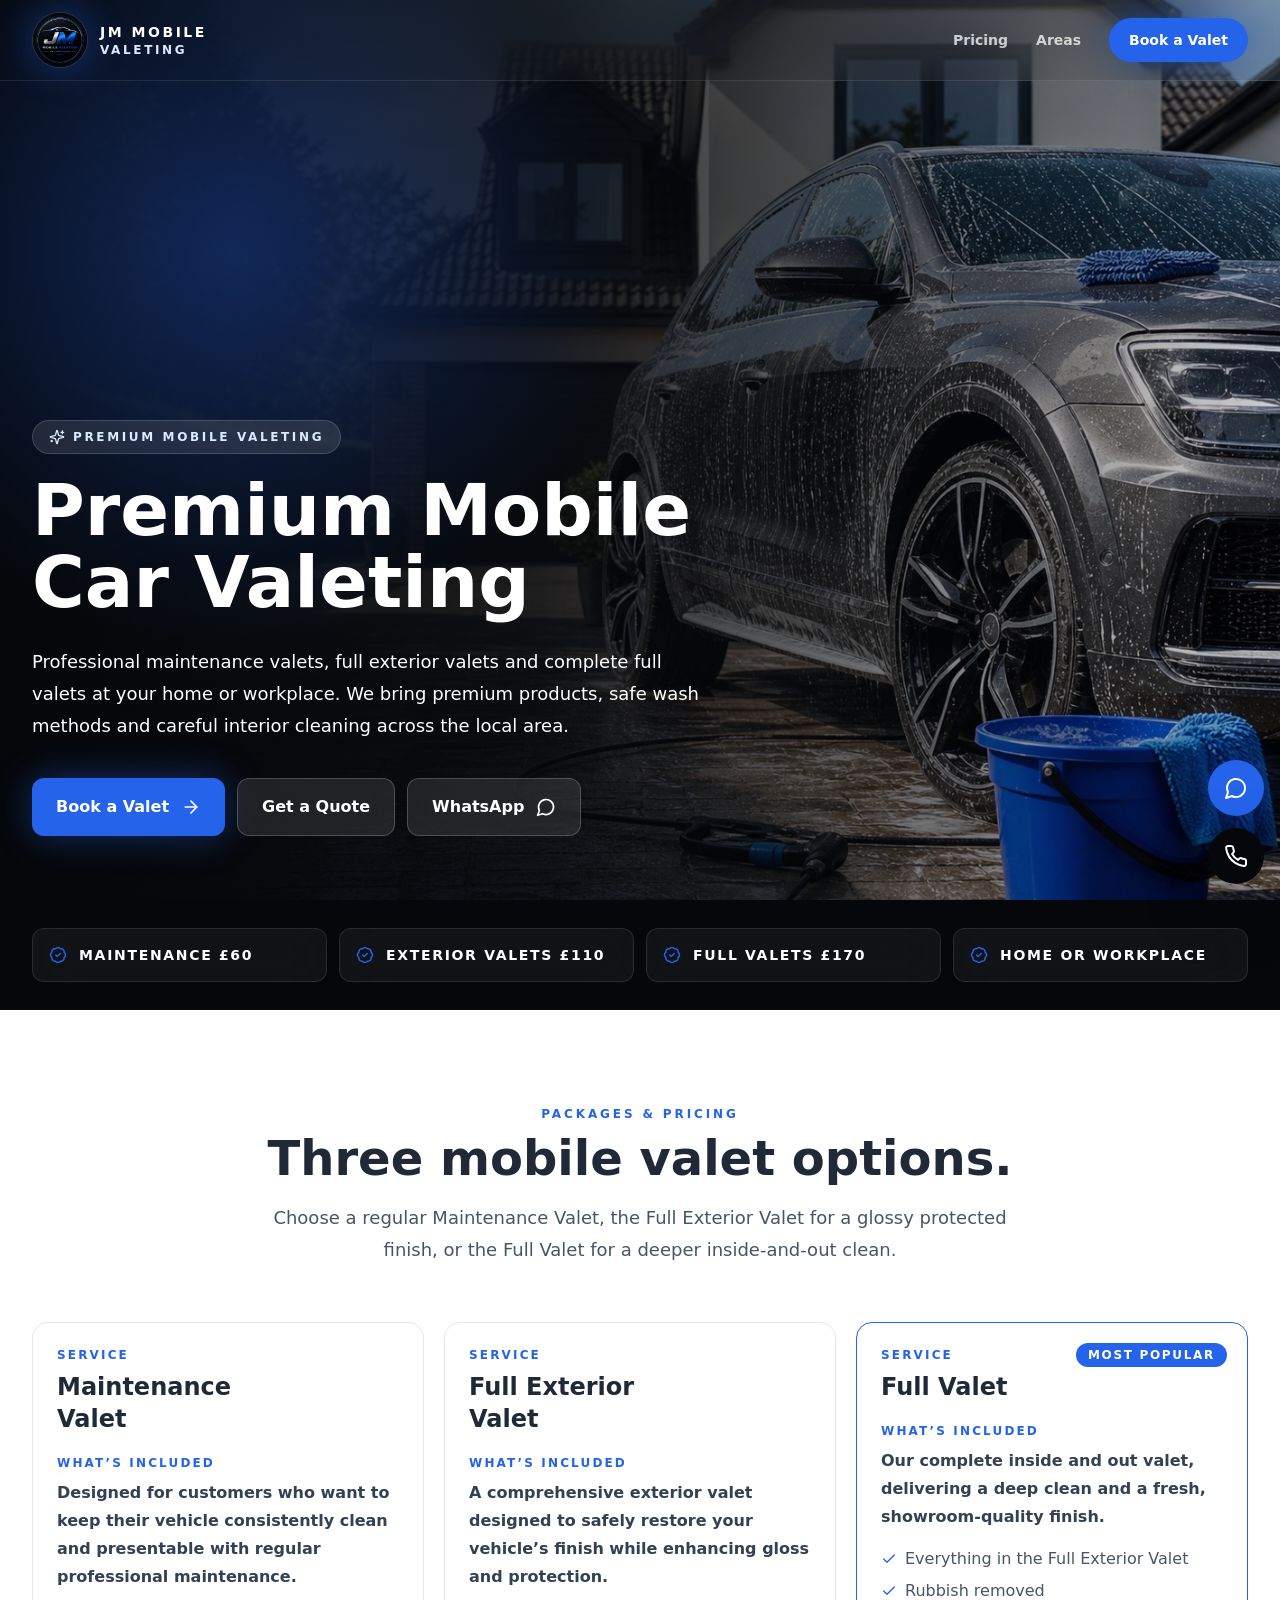
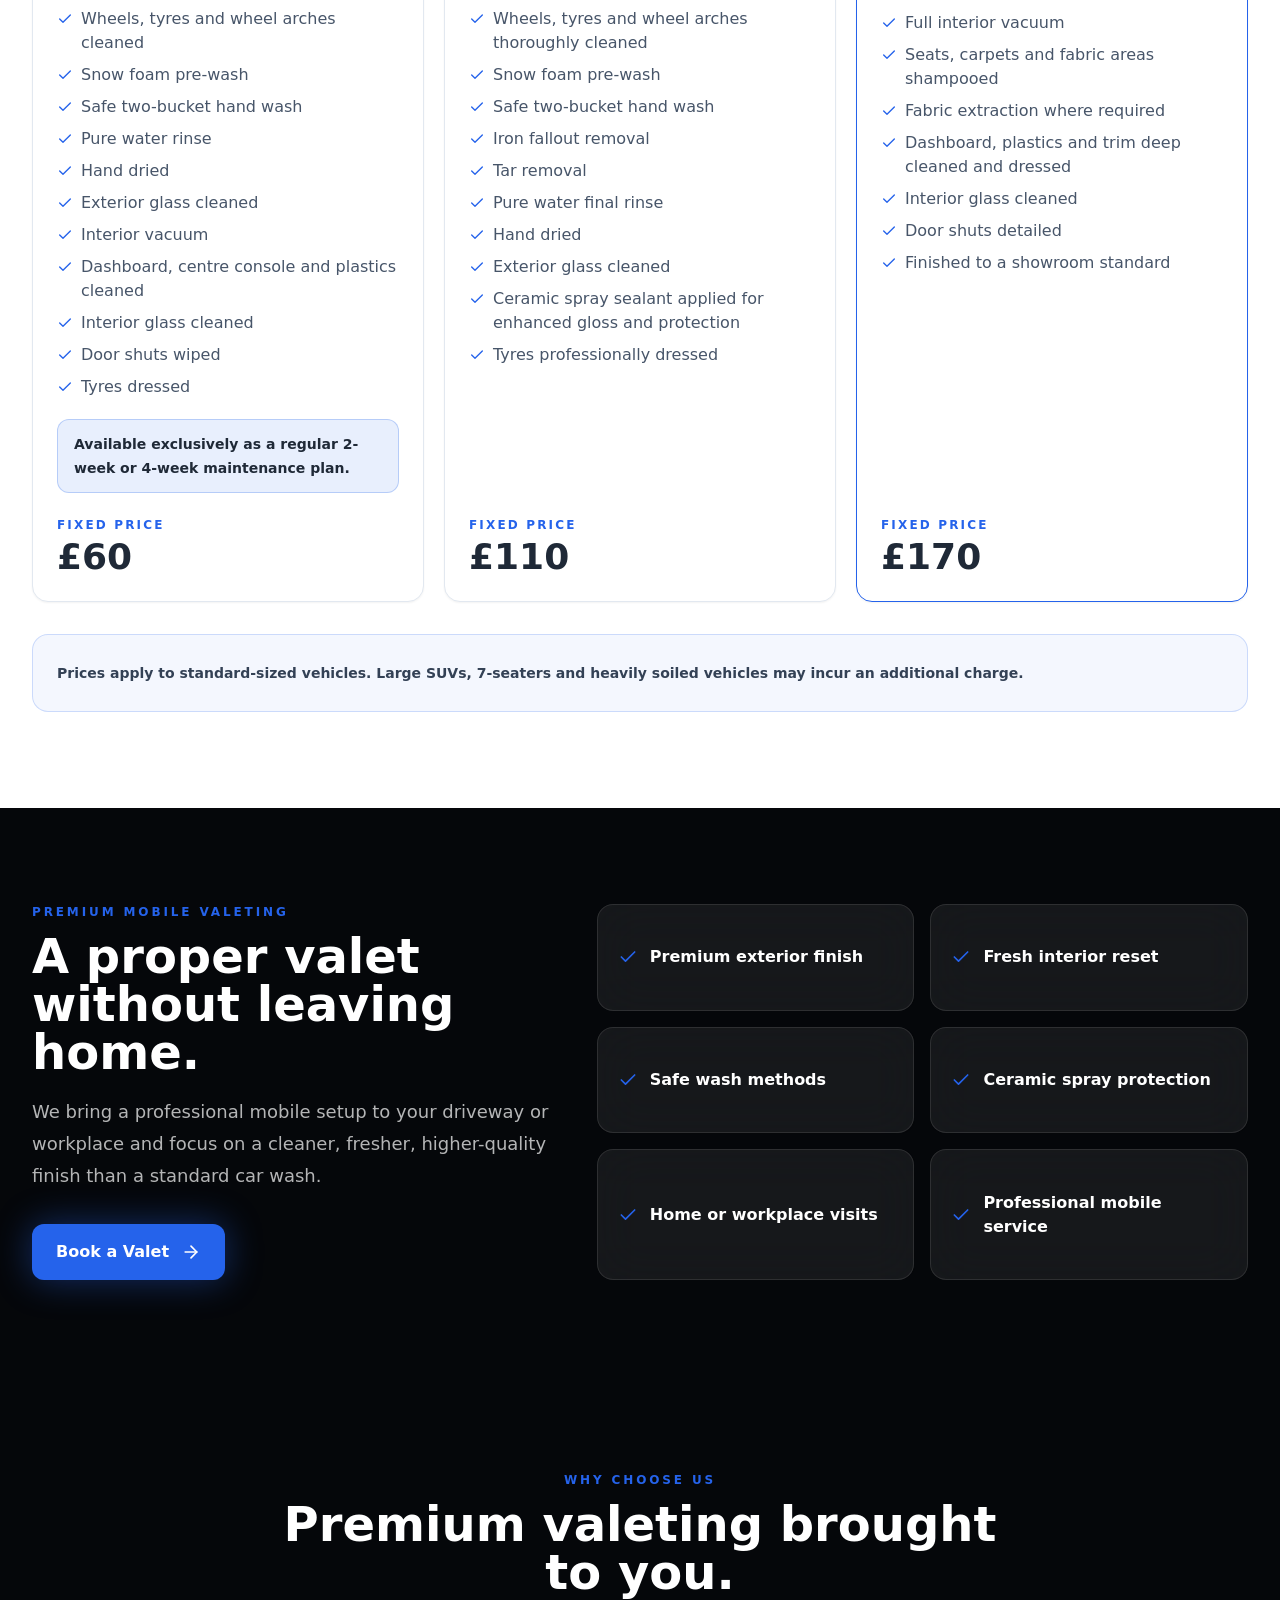
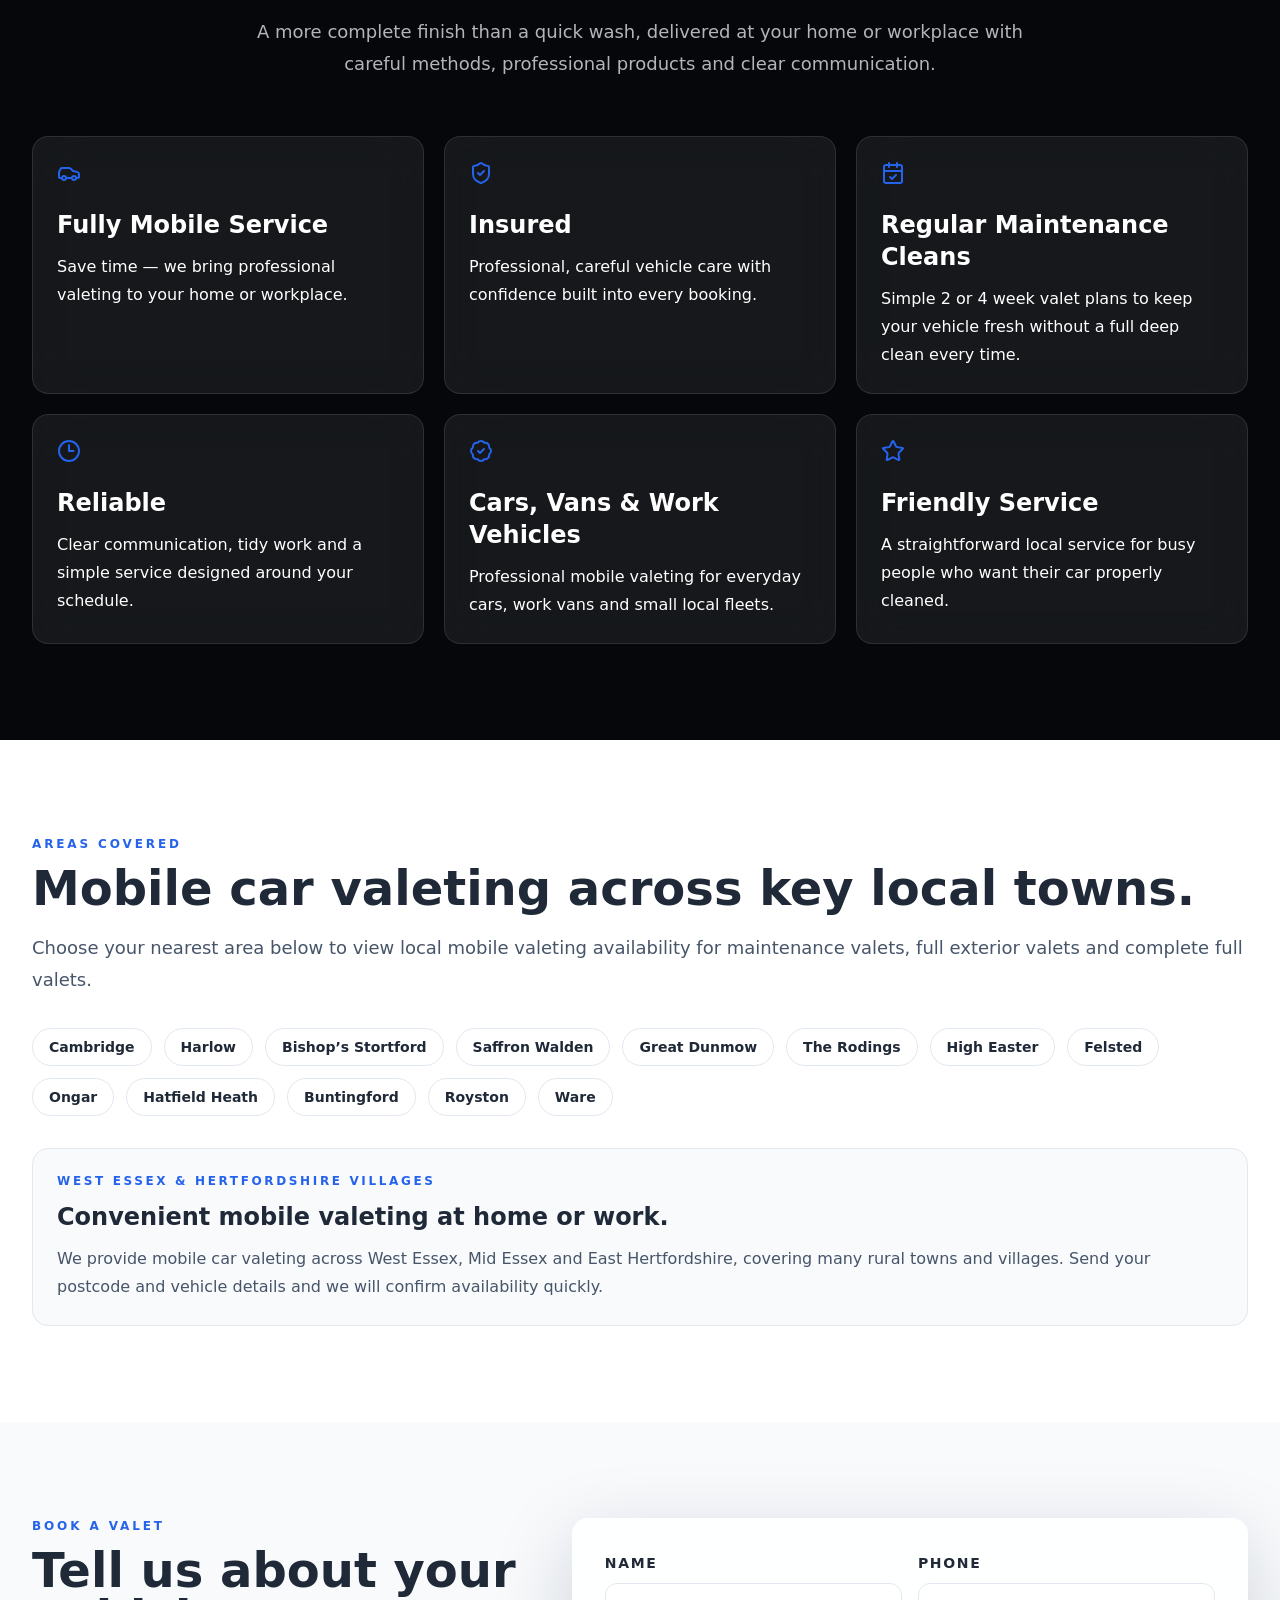
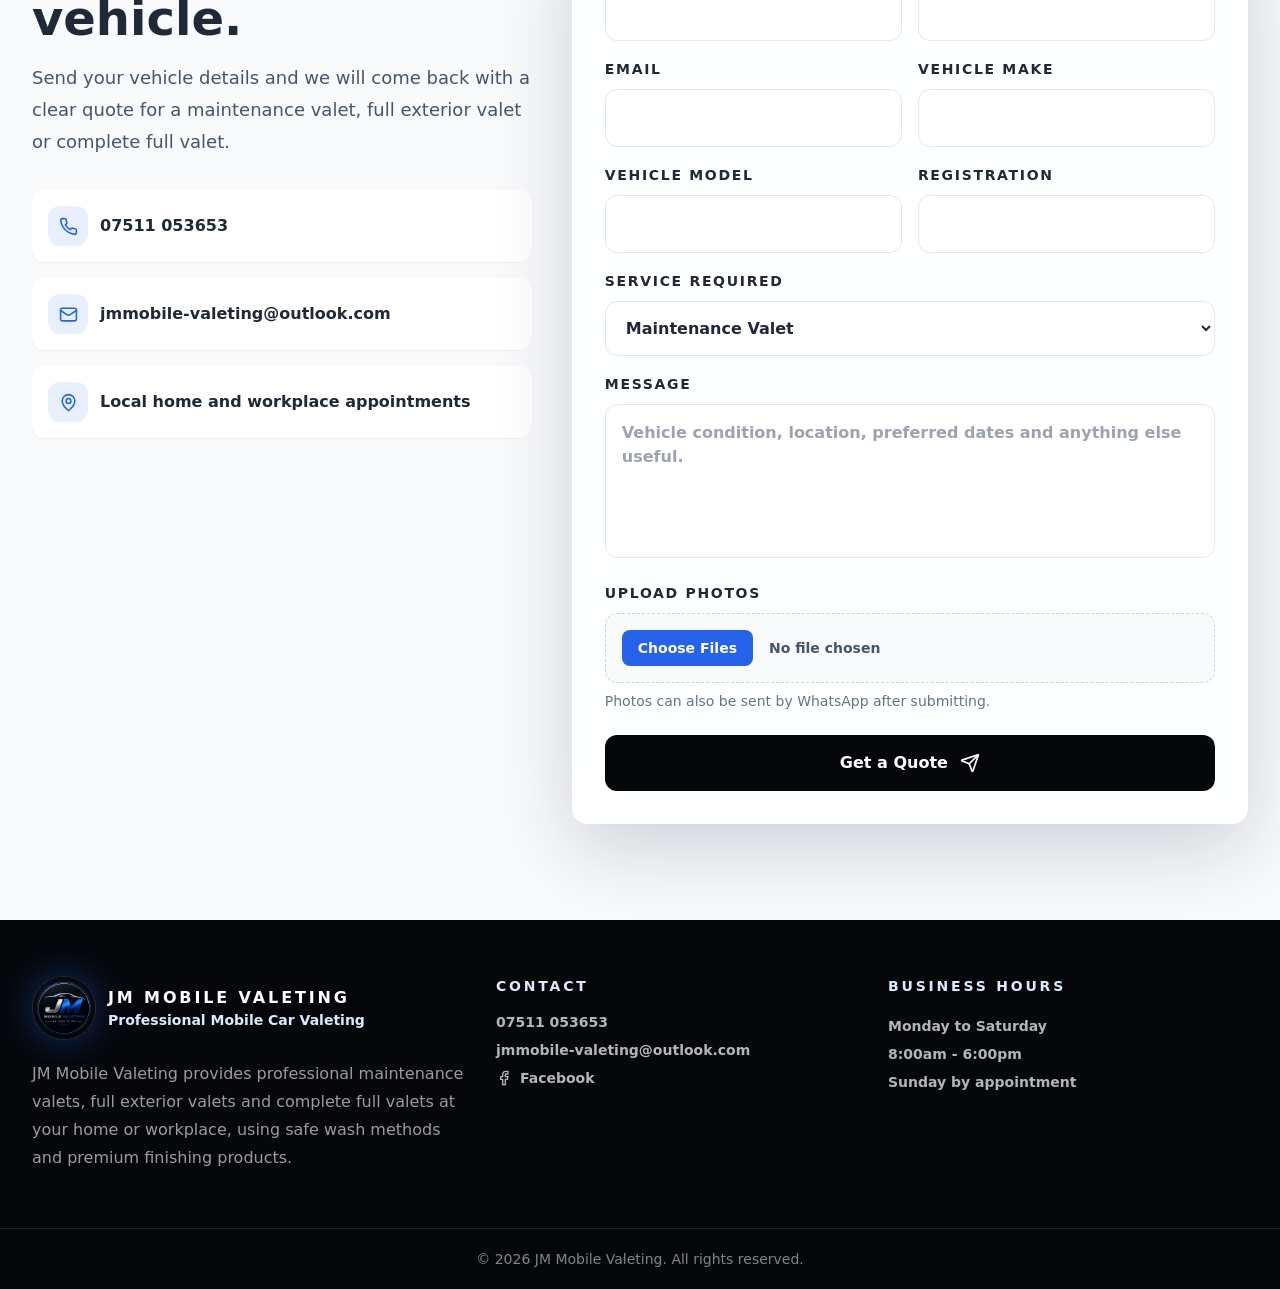
==== commit 254be87c: "Add files via upload" ====
--- a/locations/bishops-stortford/index.html
+++ b/locations/bishops-stortford/index.html
@@ -10,8 +10,8 @@
     <meta property="og:image" content="../../valeting-photos/hero-luxury-valeting.jpg" />
     <link rel="icon" href="../../favicon.svg" type="image/svg+xml" />
     <title>JM Mobile Valeting | Premium Mobile Valeting</title>
-    <script type="module" crossorigin src="../../assets/index-DGrrIty7.js"></script>
-    <link rel="stylesheet" crossorigin href="../../assets/index-BfFL_vN4.css">
+    <script type="module" crossorigin src="../../assets/index-B0g-IAdA.js"></script>
+    <link rel="stylesheet" crossorigin href="../../assets/index-CRTFkrTY.css">
   </head>
   <body>
     <div id="root"></div>
--- a/assets/index-CRTFkrTY.css
+++ b/assets/index-CRTFkrTY.css
@@ -0,0 +1 @@
+*,:before,:after{--tw-border-spacing-x: 0;--tw-border-spacing-y: 0;--tw-translate-x: 0;--tw-translate-y: 0;--tw-rotate: 0;--tw-skew-x: 0;--tw-skew-y: 0;--tw-scale-x: 1;--tw-scale-y: 1;--tw-pan-x: ;--tw-pan-y: ;--tw-pinch-zoom: ;--tw-scroll-snap-strictness: proximity;--tw-gradient-from-position: ;--tw-gradient-via-position: ;--tw-gradient-to-position: ;--tw-ordinal: ;--tw-slashed-zero: ;--tw-numeric-figure: ;--tw-numeric-spacing: ;--tw-numeric-fraction: ;--tw-ring-inset: ;--tw-ring-offset-width: 0px;--tw-ring-offset-color: #fff;--tw-ring-color: rgb(59 130 246 / .5);--tw-ring-offset-shadow: 0 0 #0000;--tw-ring-shadow: 0 0 #0000;--tw-shadow: 0 0 #0000;--tw-shadow-colored: 0 0 #0000;--tw-blur: ;--tw-brightness: ;--tw-contrast: ;--tw-grayscale: ;--tw-hue-rotate: ;--tw-invert: ;--tw-saturate: ;--tw-sepia: ;--tw-drop-shadow: ;--tw-backdrop-blur: ;--tw-backdrop-brightness: ;--tw-backdrop-contrast: ;--tw-backdrop-grayscale: ;--tw-backdrop-hue-rotate: ;--tw-backdrop-invert: ;--tw-backdrop-opacity: ;--tw-backdrop-saturate: ;--tw-backdrop-sepia: ;--tw-contain-size: ;--tw-contain-layout: ;--tw-contain-paint: ;--tw-contain-style: }::backdrop{--tw-border-spacing-x: 0;--tw-border-spacing-y: 0;--tw-translate-x: 0;--tw-translate-y: 0;--tw-rotate: 0;--tw-skew-x: 0;--tw-skew-y: 0;--tw-scale-x: 1;--tw-scale-y: 1;--tw-pan-x: ;--tw-pan-y: ;--tw-pinch-zoom: ;--tw-scroll-snap-strictness: proximity;--tw-gradient-from-position: ;--tw-gradient-via-position: ;--tw-gradient-to-position: ;--tw-ordinal: ;--tw-slashed-zero: ;--tw-numeric-figure: ;--tw-numeric-spacing: ;--tw-numeric-fraction: ;--tw-ring-inset: ;--tw-ring-offset-width: 0px;--tw-ring-offset-color: #fff;--tw-ring-color: rgb(59 130 246 / .5);--tw-ring-offset-shadow: 0 0 #0000;--tw-ring-shadow: 0 0 #0000;--tw-shadow: 0 0 #0000;--tw-shadow-colored: 0 0 #0000;--tw-blur: ;--tw-brightness: ;--tw-contrast: ;--tw-grayscale: ;--tw-hue-rotate: ;--tw-invert: ;--tw-saturate: ;--tw-sepia: ;--tw-drop-shadow: ;--tw-backdrop-blur: ;--tw-backdrop-brightness: ;--tw-backdrop-contrast: ;--tw-backdrop-grayscale: ;--tw-backdrop-hue-rotate: ;--tw-backdrop-invert: ;--tw-backdrop-opacity: ;--tw-backdrop-saturate: ;--tw-backdrop-sepia: ;--tw-contain-size: ;--tw-contain-layout: ;--tw-contain-paint: ;--tw-contain-style: }*,:before,:after{box-sizing:border-box;border-width:0;border-style:solid;border-color:#e5e7eb}:before,:after{--tw-content: ""}html,:host{line-height:1.5;-webkit-text-size-adjust:100%;-moz-tab-size:4;-o-tab-size:4;tab-size:4;font-family:ui-sans-serif,system-ui,sans-serif,"Apple Color Emoji","Segoe UI Emoji",Segoe UI Symbol,"Noto Color Emoji";font-feature-settings:normal;font-variation-settings:normal;-webkit-tap-highlight-color:transparent}body{margin:0;line-height:inherit}hr{height:0;color:inherit;border-top-width:1px}abbr:where([title]){-webkit-text-decoration:underline dotted;text-decoration:underline dotted}h1,h2,h3,h4,h5,h6{font-size:inherit;font-weight:inherit}a{color:inherit;text-decoration:inherit}b,strong{font-weight:bolder}code,kbd,samp,pre{font-family:ui-monospace,SFMono-Regular,Menlo,Monaco,Consolas,Liberation Mono,Courier New,monospace;font-feature-settings:normal;font-variation-settings:normal;font-size:1em}small{font-size:80%}sub,sup{font-size:75%;line-height:0;position:relative;vertical-align:baseline}sub{bottom:-.25em}sup{top:-.5em}table{text-indent:0;border-color:inherit;border-collapse:collapse}button,input,optgroup,select,textarea{font-family:inherit;font-feature-settings:inherit;font-variation-settings:inherit;font-size:100%;font-weight:inherit;line-height:inherit;letter-spacing:inherit;color:inherit;margin:0;padding:0}button,select{text-transform:none}button,input:where([type=button]),input:where([type=reset]),input:where([type=submit]){-webkit-appearance:button;background-color:transparent;background-image:none}:-moz-focusring{outline:auto}:-moz-ui-invalid{box-shadow:none}progress{vertical-align:baseline}::-webkit-inner-spin-button,::-webkit-outer-spin-button{height:auto}[type=search]{-webkit-appearance:textfield;outline-offset:-2px}::-webkit-search-decoration{-webkit-appearance:none}::-webkit-file-upload-button{-webkit-appearance:button;font:inherit}summary{display:list-item}blockquote,dl,dd,h1,h2,h3,h4,h5,h6,hr,figure,p,pre{margin:0}fieldset{margin:0;padding:0}legend{padding:0}ol,ul,menu{list-style:none;margin:0;padding:0}dialog{padding:0}textarea{resize:vertical}input::-moz-placeholder,textarea::-moz-placeholder{opacity:1;color:#9ca3af}input::placeholder,textarea::placeholder{opacity:1;color:#9ca3af}button,[role=button]{cursor:pointer}:disabled{cursor:default}img,svg,video,canvas,audio,iframe,embed,object{display:block;vertical-align:middle}img,video{max-width:100%;height:auto}[hidden]:where(:not([hidden=until-found])){display:none}html{scroll-behavior:smooth}body{margin:0;min-width:320px;background:#fff;font-family:Inter,ui-sans-serif,system-ui,sans-serif;-webkit-font-smoothing:antialiased;text-rendering:optimizeLegibility}*{box-sizing:border-box}::-moz-selection{background:#2563eb;color:#fff}::selection{background:#2563eb;color:#fff}.visible{visibility:visible}.fixed{position:fixed}.absolute{position:absolute}.relative{position:relative}.inset-0{inset:0}.inset-x-0{left:0;right:0}.bottom-4{bottom:1rem}.right-4{right:1rem}.right-5{right:1.25rem}.top-0{top:0}.top-4{top:1rem}.top-5{top:1.25rem}.z-50{z-index:50}.mx-auto{margin-left:auto;margin-right:auto}.mb-14{margin-bottom:3.5rem}.mb-3{margin-bottom:.75rem}.mb-5{margin-bottom:1.25rem}.mt-1{margin-top:.25rem}.mt-2{margin-top:.5rem}.mt-3{margin-top:.75rem}.mt-4{margin-top:1rem}.mt-5{margin-top:1.25rem}.mt-6{margin-top:1.5rem}.mt-7{margin-top:1.75rem}.mt-8{margin-top:2rem}.mt-9{margin-top:2.25rem}.mt-auto{margin-top:auto}.block{display:block}.flex{display:flex}.inline-flex{display:inline-flex}.grid{display:grid}.hidden{display:none}.h-10{height:2.5rem}.h-12{height:3rem}.h-14{height:3.5rem}.h-16{height:4rem}.h-20{height:5rem}.h-full{height:100%}.h-px{height:1px}.min-h-\[82vh\]{min-height:82vh}.min-h-screen{min-height:100vh}.w-10{width:2.5rem}.w-12{width:3rem}.w-14{width:3.5rem}.w-16{width:4rem}.w-full{width:100%}.max-w-2xl{max-width:42rem}.max-w-3xl{max-width:48rem}.max-w-7xl{max-width:80rem}.max-w-md{max-width:28rem}.shrink-0{flex-shrink:0}.-translate-x-full{--tw-translate-x: -100%;transform:translate(var(--tw-translate-x),var(--tw-translate-y)) rotate(var(--tw-rotate)) skew(var(--tw-skew-x)) skewY(var(--tw-skew-y)) scaleX(var(--tw-scale-x)) scaleY(var(--tw-scale-y))}.resize-none{resize:none}.flex-col{flex-direction:column}.flex-wrap{flex-wrap:wrap}.place-items-center{place-items:center}.items-end{align-items:flex-end}.items-center{align-items:center}.justify-center{justify-content:center}.justify-between{justify-content:space-between}.gap-10{gap:2.5rem}.gap-2{gap:.5rem}.gap-3{gap:.75rem}.gap-4{gap:1rem}.gap-5{gap:1.25rem}.gap-7{gap:1.75rem}.gap-8{gap:2rem}.space-y-2>:not([hidden])~:not([hidden]){--tw-space-y-reverse: 0;margin-top:calc(.5rem * calc(1 - var(--tw-space-y-reverse)));margin-bottom:calc(.5rem * var(--tw-space-y-reverse))}.overflow-hidden{overflow:hidden}.rounded-2xl{border-radius:1rem}.rounded-full{border-radius:9999px}.rounded-xl{border-radius:.75rem}.border{border-width:1px}.border-b{border-bottom-width:1px}.border-t{border-top-width:1px}.border-dashed{border-style:dashed}.border-electric{--tw-border-opacity: 1;border-color:rgb(37 99 235 / var(--tw-border-opacity, 1))}.border-electric\/20{border-color:#2563eb33}.border-electric\/25{border-color:#2563eb40}.border-slate-200{--tw-border-opacity: 1;border-color:rgb(226 232 240 / var(--tw-border-opacity, 1))}.border-slate-300{--tw-border-opacity: 1;border-color:rgb(203 213 225 / var(--tw-border-opacity, 1))}.border-white\/10{border-color:#ffffff1a}.border-white\/15{border-color:#ffffff26}.border-white\/20{border-color:#fff3}.border-white\/70{border-color:#ffffffb3}.bg-\[\#05070a\]{--tw-bg-opacity: 1;background-color:rgb(5 7 10 / var(--tw-bg-opacity, 1))}.bg-electric{--tw-bg-opacity: 1;background-color:rgb(37 99 235 / var(--tw-bg-opacity, 1))}.bg-electric\/10{background-color:#2563eb1a}.bg-electric\/5{background-color:#2563eb0d}.bg-slate-100{--tw-bg-opacity: 1;background-color:rgb(241 245 249 / var(--tw-bg-opacity, 1))}.bg-slate-50{--tw-bg-opacity: 1;background-color:rgb(248 250 252 / var(--tw-bg-opacity, 1))}.bg-white{--tw-bg-opacity: 1;background-color:rgb(255 255 255 / var(--tw-bg-opacity, 1))}.bg-white\/10{background-color:#ffffff1a}.bg-white\/85{background-color:#ffffffd9}.bg-white\/\[0\.05\]{background-color:#ffffff0d}.bg-white\/\[0\.07\]{background-color:#ffffff12}.bg-\[linear-gradient\(90deg\,\#05070a_0\%\,rgba\(5\,7\,10\,\.88\)_42\%\,rgba\(5\,7\,10\,\.18\)_100\%\)\]{background-image:linear-gradient(90deg,#05070a,#05070ae0 42%,#05070a2e)}.bg-\[linear-gradient\(90deg\,\#05070a_0\%\,rgba\(5\,7\,10\,\.88\)_46\%\,rgba\(5\,7\,10\,\.24\)_100\%\)\]{background-image:linear-gradient(90deg,#05070a,#05070ae0 46%,#05070a3d)}.bg-\[radial-gradient\(circle_at_18\%_28\%\,rgba\(37\,99\,235\,\.34\)\,transparent_32\%\)\]{background-image:radial-gradient(circle at 18% 28%,rgba(37,99,235,.34),transparent 32%)}.bg-gradient-to-r{background-image:linear-gradient(to right,var(--tw-gradient-stops))}.from-transparent{--tw-gradient-from: transparent var(--tw-gradient-from-position);--tw-gradient-to: rgb(0 0 0 / 0) var(--tw-gradient-to-position);--tw-gradient-stops: var(--tw-gradient-from), var(--tw-gradient-to)}.via-electric{--tw-gradient-to: rgb(37 99 235 / 0) var(--tw-gradient-to-position);--tw-gradient-stops: var(--tw-gradient-from), #2563EB var(--tw-gradient-via-position), var(--tw-gradient-to)}.to-transparent{--tw-gradient-to: transparent var(--tw-gradient-to-position)}.object-cover{-o-object-fit:cover;object-fit:cover}.p-4{padding:1rem}.p-5{padding:1.25rem}.p-6{padding:1.5rem}.px-3{padding-left:.75rem;padding-right:.75rem}.px-4{padding-left:1rem;padding-right:1rem}.px-5{padding-left:1.25rem;padding-right:1.25rem}.px-6{padding-left:1.5rem;padding-right:1.5rem}.py-1{padding-top:.25rem;padding-bottom:.25rem}.py-14{padding-top:3.5rem;padding-bottom:3.5rem}.py-2{padding-top:.5rem;padding-bottom:.5rem}.py-24{padding-top:6rem;padding-bottom:6rem}.py-3{padding-top:.75rem;padding-bottom:.75rem}.py-4{padding-top:1rem;padding-bottom:1rem}.py-5{padding-top:1.25rem;padding-bottom:1.25rem}.py-7{padding-top:1.75rem;padding-bottom:1.75rem}.pb-16{padding-bottom:4rem}.pr-28{padding-right:7rem}.pt-24{padding-top:6rem}.pt-5{padding-top:1.25rem}.pt-6{padding-top:1.5rem}.text-center{text-align:center}.text-2xl{font-size:1.5rem;line-height:2rem}.text-4xl{font-size:2.25rem;line-height:2.5rem}.text-5xl{font-size:3rem;line-height:1}.text-lg{font-size:1.125rem;line-height:1.75rem}.text-sm{font-size:.875rem;line-height:1.25rem}.text-xs{font-size:.75rem;line-height:1rem}.font-black{font-weight:900}.font-bold{font-weight:700}.font-semibold{font-weight:600}.uppercase{text-transform:uppercase}.leading-6{line-height:1.5rem}.leading-7{line-height:1.75rem}.leading-8{line-height:2rem}.leading-\[0\.96\]{line-height:.96}.tracking-\[0\.12em\]{letter-spacing:.12em}.tracking-\[0\.14em\]{letter-spacing:.14em}.tracking-\[0\.18em\]{letter-spacing:.18em}.tracking-\[0\.22em\]{letter-spacing:.22em}.tracking-\[0\.24em\]{letter-spacing:.24em}.tracking-\[0\.2em\]{letter-spacing:.2em}.text-blue-100{--tw-text-opacity: 1;color:rgb(219 234 254 / var(--tw-text-opacity, 1))}.text-electric{--tw-text-opacity: 1;color:rgb(37 99 235 / var(--tw-text-opacity, 1))}.text-graphite{--tw-text-opacity: 1;color:rgb(31 41 55 / var(--tw-text-opacity, 1))}.text-slate-500{--tw-text-opacity: 1;color:rgb(100 116 139 / var(--tw-text-opacity, 1))}.text-slate-600{--tw-text-opacity: 1;color:rgb(71 85 105 / var(--tw-text-opacity, 1))}.text-slate-700{--tw-text-opacity: 1;color:rgb(51 65 85 / var(--tw-text-opacity, 1))}.text-white{--tw-text-opacity: 1;color:rgb(255 255 255 / var(--tw-text-opacity, 1))}.text-white\/50{color:#ffffff80}.text-white\/60{color:#fff9}.text-white\/70{color:#ffffffb3}.text-white\/75{color:#ffffffbf}.shadow-glow{--tw-shadow: 0 0 36px rgba(37, 99, 235, .42);--tw-shadow-colored: 0 0 36px var(--tw-shadow-color);box-shadow:var(--tw-ring-offset-shadow, 0 0 #0000),var(--tw-ring-shadow, 0 0 #0000),var(--tw-shadow)}.shadow-premium{--tw-shadow: 0 24px 80px rgba(15, 23, 42, .18);--tw-shadow-colored: 0 24px 80px var(--tw-shadow-color);box-shadow:var(--tw-ring-offset-shadow, 0 0 #0000),var(--tw-ring-shadow, 0 0 #0000),var(--tw-shadow)}.shadow-sm{--tw-shadow: 0 1px 2px 0 rgb(0 0 0 / .05);--tw-shadow-colored: 0 1px 2px 0 var(--tw-shadow-color);box-shadow:var(--tw-ring-offset-shadow, 0 0 #0000),var(--tw-ring-shadow, 0 0 #0000),var(--tw-shadow)}.outline-none{outline:2px solid transparent;outline-offset:2px}.backdrop-blur-2xl{--tw-backdrop-blur: blur(40px);-webkit-backdrop-filter:var(--tw-backdrop-blur) var(--tw-backdrop-brightness) var(--tw-backdrop-contrast) var(--tw-backdrop-grayscale) var(--tw-backdrop-hue-rotate) var(--tw-backdrop-invert) var(--tw-backdrop-opacity) var(--tw-backdrop-saturate) var(--tw-backdrop-sepia);backdrop-filter:var(--tw-backdrop-blur) var(--tw-backdrop-brightness) var(--tw-backdrop-contrast) var(--tw-backdrop-grayscale) var(--tw-backdrop-hue-rotate) var(--tw-backdrop-invert) var(--tw-backdrop-opacity) var(--tw-backdrop-saturate) var(--tw-backdrop-sepia)}.backdrop-blur-xl{--tw-backdrop-blur: blur(24px);-webkit-backdrop-filter:var(--tw-backdrop-blur) var(--tw-backdrop-brightness) var(--tw-backdrop-contrast) var(--tw-backdrop-grayscale) var(--tw-backdrop-hue-rotate) var(--tw-backdrop-invert) var(--tw-backdrop-opacity) var(--tw-backdrop-saturate) var(--tw-backdrop-sepia);backdrop-filter:var(--tw-backdrop-blur) var(--tw-backdrop-brightness) var(--tw-backdrop-contrast) var(--tw-backdrop-grayscale) var(--tw-backdrop-hue-rotate) var(--tw-backdrop-invert) var(--tw-backdrop-opacity) var(--tw-backdrop-saturate) var(--tw-backdrop-sepia)}.transition{transition-property:color,background-color,border-color,text-decoration-color,fill,stroke,opacity,box-shadow,transform,filter,backdrop-filter;transition-timing-function:cubic-bezier(.4,0,.2,1);transition-duration:.15s}.file\:mr-4::file-selector-button{margin-right:1rem}.file\:rounded-lg::file-selector-button{border-radius:.5rem}.file\:border-0::file-selector-button{border-width:0px}.file\:bg-electric::file-selector-button{--tw-bg-opacity: 1;background-color:rgb(37 99 235 / var(--tw-bg-opacity, 1))}.file\:px-4::file-selector-button{padding-left:1rem;padding-right:1rem}.file\:py-2::file-selector-button{padding-top:.5rem;padding-bottom:.5rem}.file\:font-black::file-selector-button{font-weight:900}.file\:text-white::file-selector-button{--tw-text-opacity: 1;color:rgb(255 255 255 / var(--tw-text-opacity, 1))}.hover\:border-electric:hover{--tw-border-opacity: 1;border-color:rgb(37 99 235 / var(--tw-border-opacity, 1))}.hover\:bg-blue-500:hover{--tw-bg-opacity: 1;background-color:rgb(59 130 246 / var(--tw-bg-opacity, 1))}.hover\:bg-electric:hover{--tw-bg-opacity: 1;background-color:rgb(37 99 235 / var(--tw-bg-opacity, 1))}.hover\:bg-white\/20:hover{background-color:#fff3}.hover\:text-blue-100:hover{--tw-text-opacity: 1;color:rgb(219 234 254 / var(--tw-text-opacity, 1))}.hover\:text-electric:hover{--tw-text-opacity: 1;color:rgb(37 99 235 / var(--tw-text-opacity, 1))}.hover\:shadow-premium:hover{--tw-shadow: 0 24px 80px rgba(15, 23, 42, .18);--tw-shadow-colored: 0 24px 80px var(--tw-shadow-color);box-shadow:var(--tw-ring-offset-shadow, 0 0 #0000),var(--tw-ring-shadow, 0 0 #0000),var(--tw-shadow)}.focus\:border-electric:focus{--tw-border-opacity: 1;border-color:rgb(37 99 235 / var(--tw-border-opacity, 1))}.focus\:ring-4:focus{--tw-ring-offset-shadow: var(--tw-ring-inset) 0 0 0 var(--tw-ring-offset-width) var(--tw-ring-offset-color);--tw-ring-shadow: var(--tw-ring-inset) 0 0 0 calc(4px + var(--tw-ring-offset-width)) var(--tw-ring-color);box-shadow:var(--tw-ring-offset-shadow),var(--tw-ring-shadow),var(--tw-shadow, 0 0 #0000)}.focus\:ring-electric\/15:focus{--tw-ring-color: rgb(37 99 235 / .15)}@media(min-width:640px){.sm\:col-span-2{grid-column:span 2 / span 2}.sm\:grid-cols-2{grid-template-columns:repeat(2,minmax(0,1fr))}.sm\:flex-row{flex-direction:row}.sm\:p-8{padding:2rem}.sm\:text-5xl{font-size:3rem;line-height:1}.sm\:text-6xl{font-size:3.75rem;line-height:1}}@media(min-width:768px){.md\:scale-\[1\.03\]{--tw-scale-x: 1.03;--tw-scale-y: 1.03;transform:translate(var(--tw-translate-x),var(--tw-translate-y)) rotate(var(--tw-rotate)) skew(var(--tw-skew-x)) skewY(var(--tw-skew-y)) scaleX(var(--tw-scale-x)) scaleY(var(--tw-scale-y))}.md\:grid-cols-2{grid-template-columns:repeat(2,minmax(0,1fr))}.md\:grid-cols-4{grid-template-columns:repeat(4,minmax(0,1fr))}.md\:shadow-premium{--tw-shadow: 0 24px 80px rgba(15, 23, 42, .18);--tw-shadow-colored: 0 24px 80px var(--tw-shadow-color);box-shadow:var(--tw-ring-offset-shadow, 0 0 #0000),var(--tw-ring-shadow, 0 0 #0000),var(--tw-shadow)}}@media(min-width:1024px){.lg\:flex{display:flex}.lg\:scale-\[1\.04\]{--tw-scale-x: 1.04;--tw-scale-y: 1.04;transform:translate(var(--tw-translate-x),var(--tw-translate-y)) rotate(var(--tw-rotate)) skew(var(--tw-skew-x)) skewY(var(--tw-skew-y)) scaleX(var(--tw-scale-x)) scaleY(var(--tw-scale-y))}.lg\:grid-cols-3{grid-template-columns:repeat(3,minmax(0,1fr))}.lg\:grid-cols-\[\.85fr_1\.15fr\]{grid-template-columns:.85fr 1.15fr}.lg\:grid-cols-\[\.9fr_1\.1fr\]{grid-template-columns:.9fr 1.1fr}.lg\:grid-cols-\[1\.2fr_1fr_1fr\]{grid-template-columns:1.2fr 1fr 1fr}.lg\:items-stretch{align-items:stretch}.lg\:px-8{padding-left:2rem;padding-right:2rem}.lg\:text-7xl{font-size:4.5rem;line-height:1}}@media(min-width:1280px){.xl\:grid-cols-3{grid-template-columns:repeat(3,minmax(0,1fr))}}
